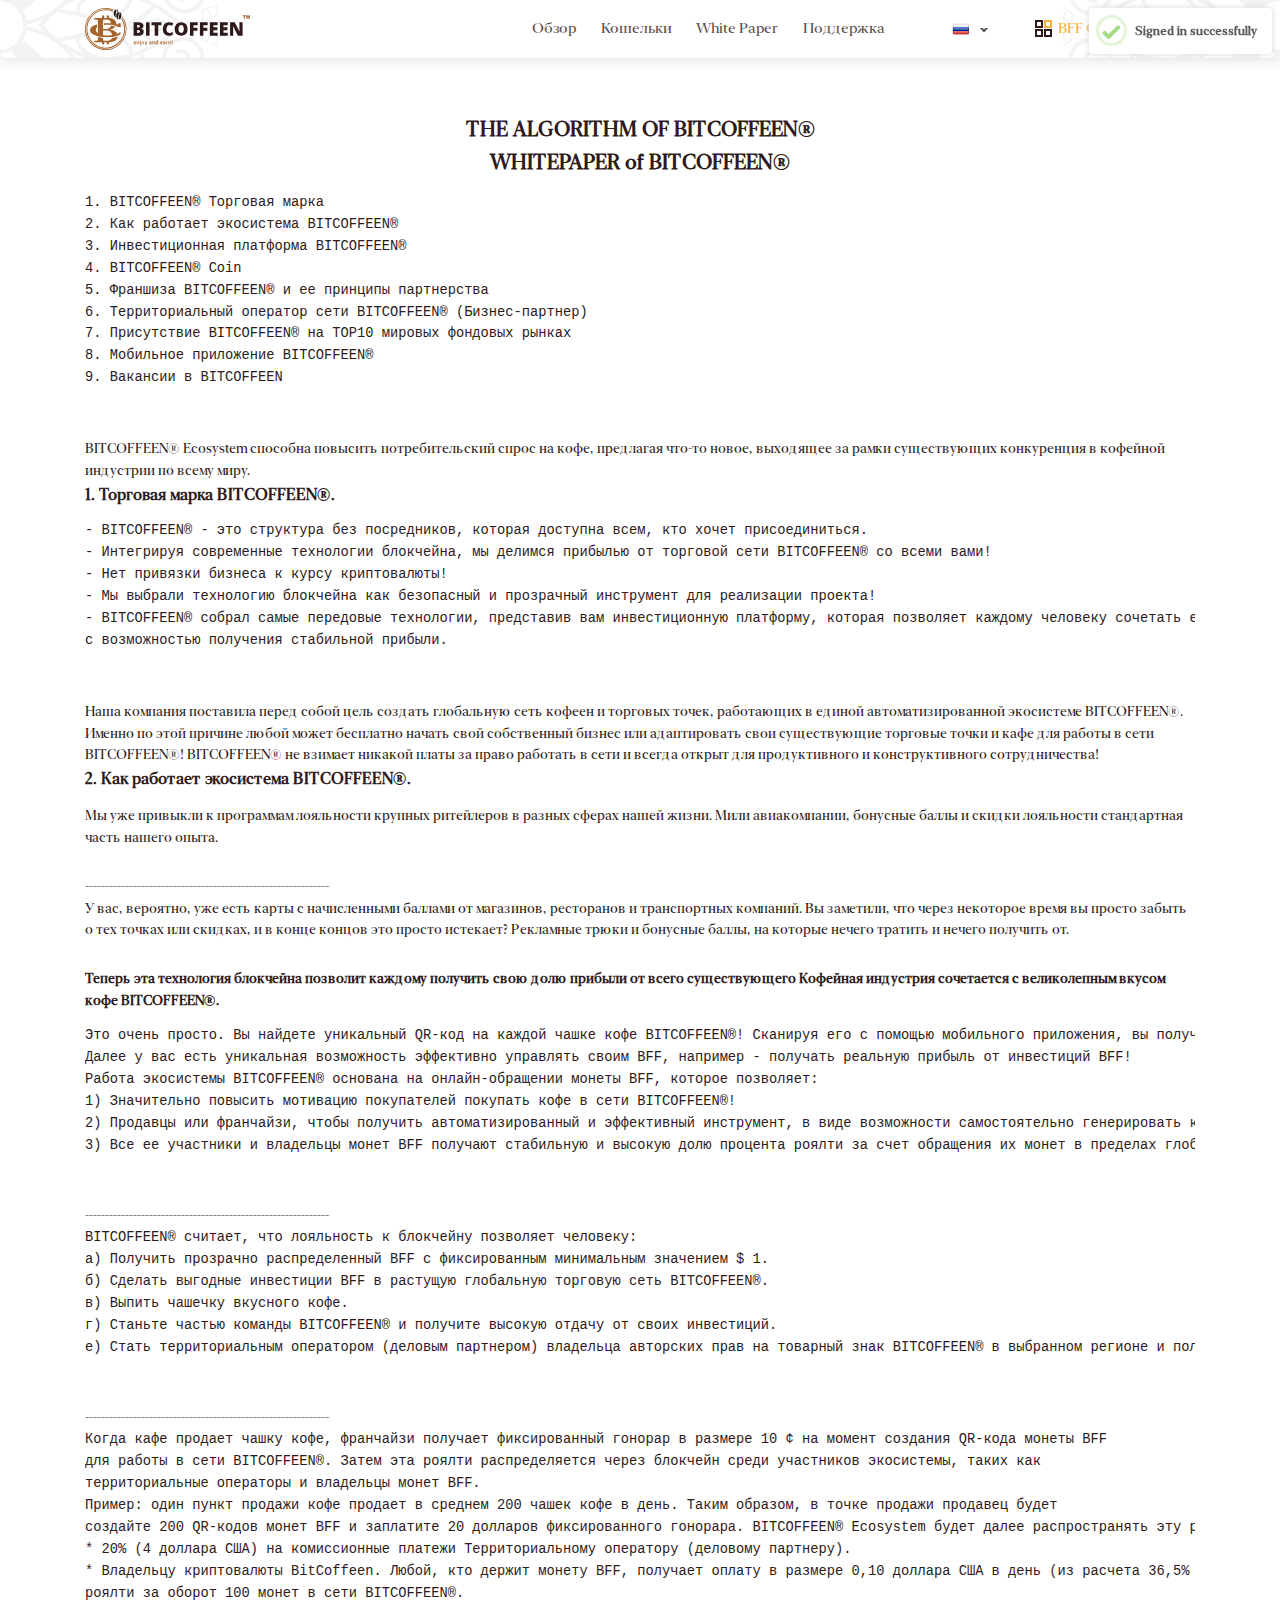
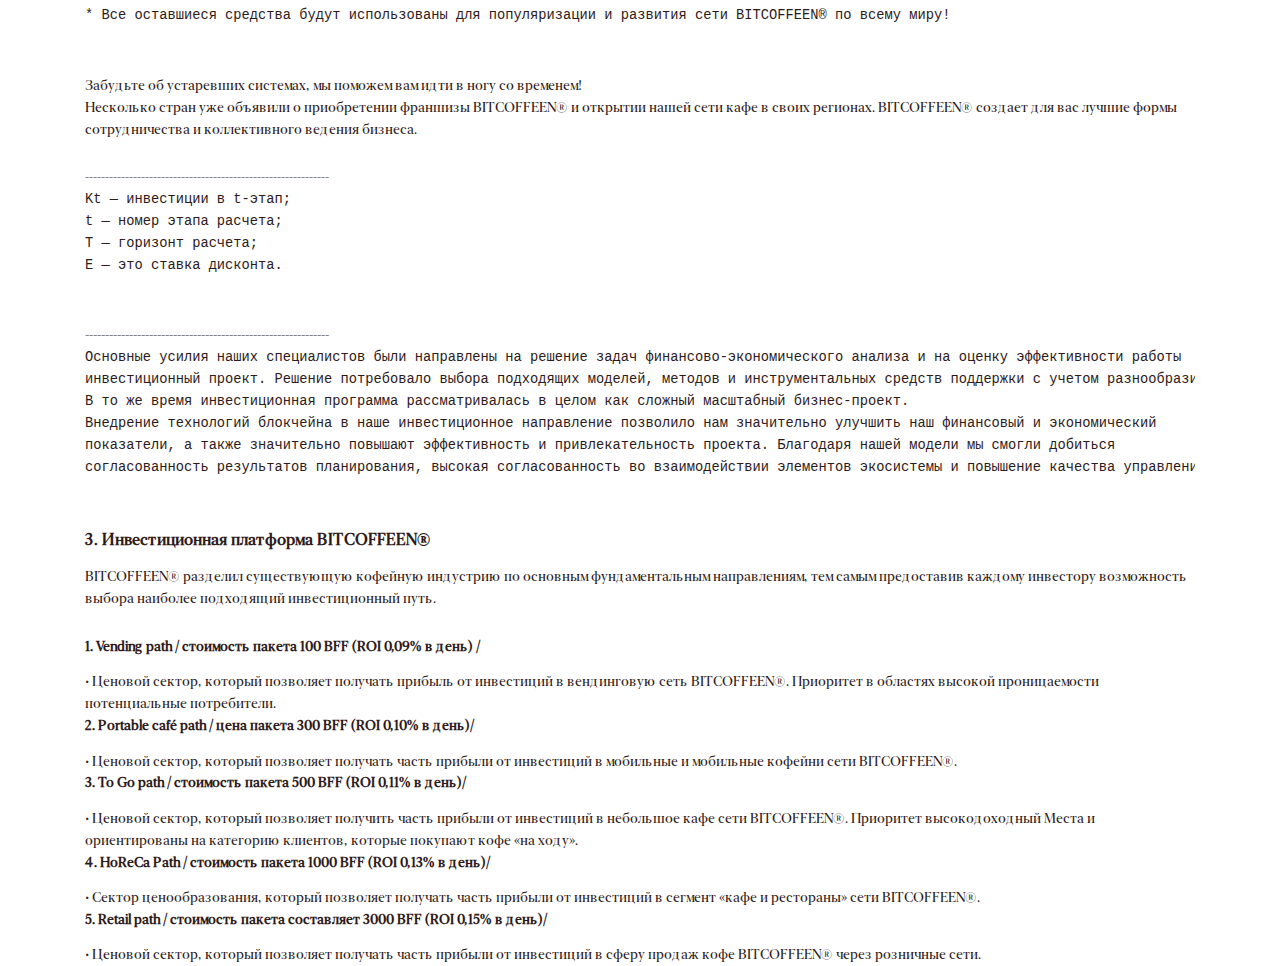
==== whitepaper.html @ f08f340f "new zzz" ====
<!DOCTYPE html>
<html lang="">

<head>

	<meta charset="utf-8">
	<title>Bitcoffeen</title>
	<meta name="description" content="Startup HTML template OptimizedHTML 5">
	<meta name="viewport" content="width=device-width">
	<link rel="icon" href="img/favicon.png">
	<meta property="og:image" content="img/dest/preview.jpg">
	<link rel="stylesheet" href="css/app.min.css">
</head>

<body>
<header class="head">
	<div class="paterndouble paterndouble-top"></div>
	<div class="container ">
		<div class="row">
			<div class="col-lg-2 col-12">
				<div class="logo"><a href="" class="logolink"><img src="./images/src/img/logo.svg" alt="" class="logoimg"></a></div>
			</div>
			<div class="col-lg-7 col-8">
				<nav class="menu">
					<ul class="menu-list">
						<li class="menu-item"><a href="" class="menu-link">Обзор</a> </li>
						<li class="menu-item"><a href="" class="menu-link">Кошельки</a></li>
						<li class="menu-item"><a href="" class="menu-link">White Paper</a></li>
						<li class="menu-item"><a href="" class="menu-link">Поддержка</a></li>
					</ul>
				</nav>
			</div>

		<div class="col-lg-1" style="align-self: center;">
			<div class="select_wrap">
				<ul class="default_option">
						<li>
								<div class="option">
									<div class="icon"></div>
								</div>
						</li>
				</ul>
				<ul class="select_ul">
						<li>
								<div class="option ru">
									<div class="icon"></div>
								</div>
						</li>
						<li>
								<div class="option en">
									<div class="icon"></div>
								</div>  
						</li>
				</ul>
		</div>
		</div>
			<div class="col-lg-2 col-3">	
				<div class="sing"><a href="#" rel="sign-in" class="show_popup sign-link">
					<i class="icosing">
						<div class="icosingbor"></div>
						<div class="icosingbor icosingbor-accent"></div>
						<div class="icosingbor"></div>
						<div class="icosingbor"></div>
					</i>BFF Online</a></div>
				</div>
			</div>
	</div>
</header>

<section class="popup">
		<div class="overlay_popup" style="display: none;"></div>
			<div id="sign-in" class="sign sign--in " style="display: none;" >
				<div class="overlay_popup"></div>
				<div class="sign-popup paterndouble">
					<i class="popup-close">×</i>
					<div class="sign-left">
						<h3 class="sign-title">Авторизация в <span class="sign-title-bff accentinv">BFF Online <i class="icosing"><div class="icosingbor"></div><div class="icosingbor icosingbor-accent"></div><div class="icosingbor"></div><div class="icosingbor"></div></i> </span></h3>
						<form action="" class="sign-form">
							<div class="sign-form-wrap-input">
								<label class="line-mess line-mess-red" for="reg-name">нехуй тут писать</label>
							<input type="text" name="" id="" class="sign-form-input" placeholder="Логин" required>
						</div>
						<div class="sign-form-wrap-input">
							<label class="line-mess line-mess-red" for="reg-name">нехуй тут писать</label>
							<input type="password" name="" id="" class="sign-form-input" placeholder="Пароль" required>
						</div>
						<p class="sign-form-input-desc sign-form-input-desc--soc">Войти с помощью соцсетей</p>
						<div class="sign-form-soc">
							<div class="sign-form-soc-item"><a href="" class="sign-form-soc-item-link"><img src="[data-uri]" alt="facebook" class="sign-form-soc-item-picture"></a></div>
							<div class="sign-form-soc-item"><a href="" class="sign-form-soc-item-link"><img src="./images/src/img/ico/soc/vk.svg" alt="vk" class="sign-form-soc-item-picture"></a></div>
							<div class="sign-form-soc-item"><a href="" class="sign-form-soc-item-link"><img src="./images/src/img/ico/soc/google.svg" alt="google" class="sign-form-soc-item-picture"></a></div>
							<div class="sign-form-soc-item"><a href="" class="sign-form-soc-item-link"><img src="[data-uri]" alt="more" class="sign-form-soc-item-picture sign-form-soc-item-picture--more"></a></div>
						</div>
							<input type="submit" value="Войти" class="sign-form-submit">
						</form>
						<div class="sign-extra"><a href="#" rel="sign-recovery" class="sign-extra-link show_popup">Забыли свой логин или пароль?</a><a href="#" rel="sign-up" class="sign-extra-link show_popup">У вас нет аккаунта? Создайте его сейчас.</a></div>
						<span class="sign-support">Нужна помощь? <a class="sign-extra-link" href="mailto:support@bitcoffeen.com?subject=Вопрос по авторизации">Обращайтесь сейчас</a>  на наш Email.</span>
					</div>
				</div>
		</div>

		<div id="sign-up" class="sign sign--up "  style="display: none;">
		<div class="sign-popup paterndouble">
		<i class="popup-close">×</i>
		<div class="sign-left">
			<h3 class="sign-title">Создание аккаунта в <span class="sign-title-bff accent">BFF Online <i class="icosing"><div class="icosingbor"></div><div class="icosingbor icosingbor-accent"></div><div class="icosingbor"></div><div class="icosingbor"></div></i> </span></h3>
			<form action="" class="sign-form">
				<div class="sign-form-wrap-input">
					<label class="line-mess line-mess-red" for="reg-name">нехуй тут писать</label>
				<input type="text" name="" id="reg-name" class="sign-form-input" placeholder="Имя" required>
				</div>
				<div class="sign-form-wrap-input">
					<label class="line-mess line-mess-red" for="reg-name">нехуй тут писать</label>
				<input type="email" name="" id="" class="sign-form-input" placeholder="Email" required>
			</div>
				<div class="sign-form-wrap-input">
					<label class="line-mess line-mess-red" for="reg-name">нехуй тут писать</label>
				<input type="password" name="" id="" class="sign-form-input" placeholder="Пароль" required>
			</div>
				<div class="sign-form-wrap-input">
					<label class="line-mess line-mess-red" for="reg-name">нехуй тут писать</label>
				<input type="password" name="" id="" class="sign-form-input" placeholder="Повторите пароль" required>
			</div>
				<div class="checkbox-wrap">
					<input type="checkbox" id="checkbox-toggle" required/>
					<div class="checkbox-box">
						<label class="checkbox-box-toggle" for="checkbox-toggle"></label>
					</div>
					<a class="checkbox-wrap-desc" href="">Я ознакомился с правилами, <u>политикой конфиденциальности </u> и принимаю их условия.</a>
				</div>
				<input type="submit" value="Создать" class="sign-form-submit">
			</form>
			<div class="sign-extra"><a href="#" rel="sign-in" class="sign-extra-link show_popup">У вас есть аккаунт? Авторизуйтесь.</a></div>
			<span class="sign-support">Нужна помощь? <a class="sign-extra-link" href="mailto:support@bitcoffeen.com?subject=Вопрос по авторизации">Обращайтесь сейчас</a>  на наш Email.</span>
		</div>
		</div>
		</div>


		<div id="sign-recovery" class="sign sign--recovery " style="display: none;" >
		<div class="sign-popup paterndouble">
		<i class="popup-close">×</i>
		<div class="sign-left">
			<h3 class="sign-title">Востановелние доступа к <span class="sign-title-bff accentinv">BFF Online <i class="icosing"><div class="icosingbor"></div><div class="icosingbor icosingbor-accent"></div><div class="icosingbor"></div><div class="icosingbor"></div></i> </span></h3>
			<form action="" class="sign-form">
				<div class="sign-form-wrap-input">
					<label class="line-mess line-mess-red" for="reg-name">нехуй тут писать</label>
				<input type="email" name="" id="" class="sign-form-input" placeholder="Email" required>
			</div>
				<p class="sign-form-input-desc">Пожалуйста, укажите Ваш Email по которому была произведена регистрация аккаунта ранее.</p>
				<input type="submit" value="Отправить" class="sign-form-submit">
			</form>
			<div class="sign-extra"><a href="#" rel="sign-up" class="sign-extra-link show_popup">У вас нет регистрации? Создайте еë сейчас.</a></div>
			<span class="sign-support">Нужна помощь? <a class="sign-extra-link" href="mailto:support@bitcoffeen.com?subject=Вопрос по авторизации">Обращайтесь сейчас</a>  на наш Email.</span>
		</div>
		</div>
		</div>

		<div id="sign-twofa" class="sign sign--twofa" style="display: none;" >
		<div class="sign-popup paterndouble">
		<i class="popup-close">×</i>
		<div class="sign-left">
			<h3 class="sign-title">Введите код twofa <span class="sign-title-bff accentinv">BFF Online <i class="icosing"><div class="icosingbor"></div><div class="icosingbor icosingbor-accent"></div><div class="icosingbor"></div><div class="icosingbor"></div></i> </span></h3>
			<form action="" class="sign-form">
				<input type="email" name="" id="" class="sign-form-input" placeholder="Email" required>
				<p class="sign-form-input-desc">Пожалуйста, введите код двухфакторной аутентификации сгенерированный приложением.</p>
				<input type="submit" value="Отправить" class="sign-form-submit">
			</form>
			<div class="sign-extra"><a href="#" rel="sign-up" class="sign-extra-link show_popup">У вас нет регистрации? Создайте еë сейчас.</a></div>
			<span class="sign-support">Нужна помощь? <a class="sign-extra-link" href="mailto:support@bitcoffeen.com?subject=Вопрос по авторизации">Обращайтесь сейчас</a>  на наш Email.</span>
		</div>
		</div>
		</div>

		<div id="sign-sms" class="sign sign--sms"  style="display: none;">
		<div class="sign-popup paterndouble">
		<i class="popup-close">×</i>
		<div class="sign-left">
			<h3 class="sign-title">Востановелние доступа к <span class="sign-title-bff accentinv">BFF Online <i class="icosing"><div class="icosingbor"></div><div class="icosingbor icosingbor-accent"></div><div class="icosingbor"></div><div class="icosingbor"></div></i> </span></h3>
			<form action="" class="sign-form">
				<input type="email" name="" id="" class="sign-form-input" placeholder="Email" required>
				<p class="sign-form-input-desc">Пожалуйста, укажите Ваш Email по которому была произведена регистрация аккаунта ранее.</p>
				<input type="submit" value="Отправить" class="sign-form-submit">
			</form>
			<div class="sign-extra"><a href="" class="sign-extra-link">У вас нет регистрации? Создайте еë сейчас.</a></div>
			<span class="sign-support">Нужна помощь? <a class="sign-extra-link" href="mailto:support@bitcoffeen.com?subject=Вопрос по авторизации">Обращайтесь сейчас</a>  на наш Email.</span>
		</div>
		</div>
		</div>

		<div class="sign sign--newpass " style="display: none;">
		<div class="sign-popup paterndouble">
		<i class="popup-close">×</i>
		<div class="sign-left">
			<h3 class="sign-title">Востановелние доступа к <span class="sign-title-bff accentinv">BFF Online <i class="icosing"><div class="icosingbor"></div><div class="icosingbor icosingbor-accent"></div><div class="icosingbor"></div><div class="icosingbor"></div></i> </span></h3>
			<form action="" class="sign-form">
				<input type="password" name="" id="" class="sign-form-input" placeholder="Новый пароль" required>
				<input type="password" name="" id="" class="sign-form-input" placeholder="Повторите пароль" required>
				<p class="sign-form-input-desc">После изменения пароля старый пароль будет не действителен.</p>
				<input type="submit" value="Отправить" class="sign-form-submit">
			</form>
			<div class="sign-extra"><a href="" class="sign-extra-link">У вас нет регистрации? Создайте еë сейчас.</a></div>
			<span class="sign-support">Нужна помощь? <a class="sign-extra-link" href="mailto:support@bitcoffeen.com?subject=Вопрос по авторизации">Обращайтесь сейчас</a>  на наш Email.</span>
		</div>
		</div>
		</div>

		<div class="sign happy-wheel"  style="display: none;">
			<div class="sign-popup">
			<i class="popup-close">×</i>
			<div class="sign-left wheel-pol">
				<div class="box-wheel">
					<div class="wheel">
						<div class="wheel__inner">
								<div class="wheel__sec">
									<div class="wheel__sec__title">0.05BFF</div>
								</div>
								<div class="wheel__sec">
									<div class="wheel__sec__title">0.05BFF</div>
								</div>
								<div class="wheel__sec">
									<div class="wheel__sec__title">0.05BFF</div>
								</div>
								<div class="wheel__sec">
									<div class="wheel__sec__title">0.05BFF</div>
								</div>
								<div class="wheel__sec">
									<div class="wheel__sec__title">0.05BFF</div>
								</div>
								<div class="wheel__sec">
									<div class="wheel__sec__title">0.05BFF</div>
								</div>
								<div class="wheel__sec">
									<div class="wheel__sec__title">0.05BFF</div>
								</div>
								<div class="wheel__sec">
									<div class="wheel__sec__title">0.05BFF</div>
								</div>
								<div class="wheel__sec">
									<div class="wheel__sec__title">0.05BFF</div>
								</div>
								<div class="wheel__sec">
									<div class="wheel__sec__title">0.05BFF</div>
								</div>
								<div class="wheel__sec">
									<div class="wheel__sec__title">0.05BFF</div>
								</div>
								<div class="wheel__sec">
									<div class="wheel__sec__title">0.05BFF</div>
								</div>
						</div>
						<div class="wheel__point">
						</div>
						<div class="wheel__arrow">
						</div>
				</div>
				</div>
			</div>
			<div class="sign-left">
				<p class="wheel-title">Испытай свою удачу!</p>
				<form action="" id="wheel-check" class="sign-form">
					<input type="text" name="" id="" class="sign-form-input" placeholder="Имя" required>
					<input type="text" name="" id="" class="sign-form-input" placeholder="Номер телефона" required>
					<p class="sign-form-input-desc">Испытать удачу могут только зарегистрированные пользователи</p>
					<input type="submit" value="Крутить барабан" class="wheel__button sign-form-submit" >
				</form>
			</div>
			</div>
			</div>





</section>


<section class="whitepaper">
	<div class="container">
		<div class="row">
			<div class="col-lg-6 offset-lg-3">
				<h2 class="whitepaper__title">THE ALGORITHM OF BITCOFFEEN® <br> WHITEPAPER of BITCOFFEEN®</h2>
			</div>
			<div class="col-lg-12">
				<div class="whitepaper__desc">
					<pre>
1. BITCOFFEEN® Торговая марка
2. Как работает экосистема BITCOFFEEN®
3. Инвестиционная платформа BITCOFFEEN®
4. BITCOFFEEN® Coin
5. Франшиза BITCOFFEEN® и ее принципы партнерства
6. Территориальный оператор сети BITCOFFEEN® (Бизнес-партнер)
7. Присутствие BITCOFFEEN® на TOP10 мировых фондовых рынках
8. Мобильное приложение BITCOFFEEN®
9. Вакансии в BITCOFFEEN
					</pre>
					<span>BITCOFFEEN® Ecosystem способна повысить потребительский спрос на кофе, предлагая что-то новое, выходящее за рамки существующих конкуренция в кофейной индустрии по всему миру.
					</span>
					<h3 class="whitepaper__desc__title">1. Торговая марка BITCOFFEEN®.</h3>
					<pre>
- BITCOFFEEN® - это структура без посредников, которая доступна всем, кто хочет присоединиться.
- Интегрируя современные технологии блокчейна, мы делимся прибылью от торговой сети BITCOFFEEN® со всеми вами!
- Нет привязки бизнеса к курсу криптовалюты!
- Мы выбрали технологию блокчейна как безопасный и прозрачный инструмент для реализации проекта!
- BITCOFFEEN® собрал самые передовые технологии, представив вам инвестиционную платформу, которая позволяет каждому человеку сочетать ежедневный кофе
с возможностью получения стабильной прибыли.
					</pre>
					<span>Наша компания поставила перед собой цель создать глобальную сеть кофеен и торговых точек, работающих в единой автоматизированной экосистеме BITCOFFEEN®. Именно по этой причине любой может бесплатно начать свой собственный бизнес или адаптировать свои существующие торговые точки и кафе для работы в сети BITCOFFEEN®! BITCOFFEEN® не взимает никакой платы за право работать в сети и всегда открыт для продуктивного и конструктивного сотрудничества!
					</span>
					<h3 class="whitepaper__desc__title">2. Как работает экосистема BITCOFFEEN®.</h3>
					<p>Мы уже привыкли к программам лояльности крупных ритейлеров в разных сферах нашей жизни. Мили авиакомпании, бонусные баллы и скидки лояльности стандартная часть нашего опыта.</p>
					<div class="whitepaper__desc__box">
						-------------------------------------------------------------
					</div>
					<p>У вас, вероятно, уже есть карты с начисленными баллами от магазинов, ресторанов и транспортных компаний. Вы заметили, что через некоторое время вы просто забыть о тех точках или скидках, и в конце концов это просто истекает? Рекламные трюки и бонусные баллы, на которые нечего тратить и нечего получить от.</p>
					<h4>Теперь эта технология блокчейна позволит каждому получить свою долю прибыли от всего существующего Кофейная индустрия сочетается с великолепным вкусом кофе BITCOFFEEN®.</h4>
					<pre>
Это очень просто. Вы найдете уникальный QR-код на каждой чашке кофе BITCOFFEEN®! Сканируя его с помощью мобильного приложения, вы получите Монета BITCOFFEEN® (BFF) на вашем мобильном кошельке. Приятный бонус! И это только начало!
Далее у вас есть уникальная возможность эффективно управлять своим BFF, например - получать реальную прибыль от инвестиций BFF!
Работа экосистемы BITCOFFEEN® основана на онлайн-обращении монеты BFF, которое позволяет:
1) Значительно повысить мотивацию покупателей покупать кофе в сети BITCOFFEEN®!
2) Продавцы или франчайзи, чтобы получить автоматизированный и эффективный инструмент, в виде возможности самостоятельно генерировать количество QR-кодов BFF им нужно по их номинальной стоимости!
3) Все ее участники и владельцы монет BFF получают стабильную и высокую долю процента роялти за счет обращения их монет в пределах глобальная торговая сеть BITCOFFEEN®.
					</pre>
					<div class="whitepaper__desc__box">
						-------------------------------------------------------------
					</div>
					<pre>
BITCOFFEEN® считает, что лояльность к блокчейну позволяет человеку:
a) Получить прозрачно распределенный BFF с фиксированным минимальным значением $ 1.
б) Сделать выгодные инвестиции BFF в растущую глобальную торговую сеть BITCOFFEEN®.
в) Выпить чашечку вкусного кофе.
г) Станьте частью команды BITCOFFEEN® и получите высокую отдачу от своих инвестиций.
e) Стать территориальным оператором (деловым партнером) владельца авторских прав на товарный знак BITCOFFEEN® в выбранном регионе и получить постоянный процент прибыли, генерируемой всеми точками в сети.
					</pre>
					<div class="whitepaper__desc__box">
						-------------------------------------------------------------
					</div>
					<pre>
Когда кафе продает чашку кофе, франчайзи получает фиксированный гонорар в размере 10 ¢ на момент создания QR-кода монеты BFF
для работы в сети BITCOFFEEN®. Затем эта роялти распределяется через блокчейн среди участников экосистемы, таких как
территориальные операторы и владельцы монет BFF.
Пример: один пункт продажи кофе продает в среднем 200 чашек кофе в день. Таким образом, в точке продажи продавец будет
создайте 200 QR-кодов монет BFF и заплатите 20 долларов фиксированного гонорара. BITCOFFEEN® Ecosystem будет далее распространять эту роялти в следующем понижающие пропорции:
* 20% (4 доллара США) на комиссионные платежи Территориальному оператору (деловому партнеру).
* Владельцу криптовалюты BitCoffeen. Любой, кто держит монету BFF, получает оплату в размере 0,10 доллара США в день (из расчета 36,5% в год = 0,1% в день)
роялти за оборот 100 монет в сети BITCOFFEEN®.
* Все оставшиеся средства будут использованы для популяризации и развития сети BITCOFFEEN® по всему миру!
					</pre>
					<span>Забудьте об устаревших системах, мы поможем вам идти в ногу со временем!</span>
					<p>Несколько стран уже объявили о приобретении франшизы BITCOFFEEN® и открытии нашей сети кафе в своих регионах. BITCOFFEEN® создает для вас лучшие формы сотрудничества и коллективного ведения бизнеса.</p>
					<div class="whitepaper__desc__math">
						-------------------------------------------------------------
					</div>
					<pre>
Kt — инвестиции в t-этап;
t — номер этапа расчета;
T — горизонт расчета;
E — это ставка дисконта.
					</pre>
					<div class="whitepaper__desc__math">
						-------------------------------------------------------------
					</div>
					<pre>
Основные усилия наших специалистов были направлены на решение задач финансово-экономического анализа и на оценку эффективности работы
инвестиционный проект. Решение потребовало выбора подходящих моделей, методов и инструментальных средств поддержки с учетом разнообразие исследований в этой области.
В то же время инвестиционная программа рассматривалась в целом как сложный масштабный бизнес-проект.
Внедрение технологий блокчейна в наше инвестиционное направление позволило нам значительно улучшить наш финансовый и экономический
показатели, а также значительно повышают эффективность и привлекательность проекта. Благодаря нашей модели мы смогли добиться
согласованность результатов планирования, высокая согласованность во взаимодействии элементов экосистемы и повышение качества управления решения.
					</pre>
					<h3 class="whitepaper__desc__title">3. Инвестиционная платформа BITCOFFEEN®</h3>
					<p>BITCOFFEEN® разделил существующую кофейную индустрию по основным фундаментальным направлениям, тем самым предоставив каждому инвестору возможность выбора наиболее подходящий инвестиционный путь.</p>
					<h4>1. Vending path / стоимость пакета 100 BFF (ROI 0,09% в день) /</h4>
					<span>• Ценовой сектор, который позволяет получать прибыль от инвестиций в вендинговую сеть BITCOFFEEN®. Приоритет в областях высокой проницаемости потенциальные потребители.</span>
					<h4>2. Portable café path / цена пакета 300 BFF (ROI 0,10% в день)/</h4>
					<span>• Ценовой сектор, который позволяет получать часть прибыли от инвестиций в мобильные и мобильные кофейни сети BITCOFFEEN®.</span>
					<h4>3. To Go path / стоимость пакета 500 BFF (ROI 0,11% в день)/</h4>
					<span>• Ценовой сектор, который позволяет получить часть прибыли от инвестиций в небольшое кафе сети BITCOFFEEN®. Приоритет высокодоходный Места и ориентированы на категорию клиентов, которые покупают кофе «на ходу».</span>
					<h4>4. HoReCa Path / стоимость пакета 1000 BFF (ROI 0,13% в день)/</h4>
					<span>• Сектор ценообразования, который позволяет получать часть прибыли от инвестиций в сегмент «кафе и рестораны» сети BITCOFFEEN®.</span>
					<h4>5. Retail path / стоимость пакета составляет 3000 BFF (ROI 0,15% в день)/</h4>
					<span>• Ценовой сектор, который позволяет получать часть прибыли от инвестиций в сферу продаж кофе BITCOFFEEN® через розничные сети.</span>
				</div>
			</div>
		</div>
	</div>
</section>





	<script src="js/app.min.js"></script>
</body>
</html>
---- css/app.min.css ----
@charset "UTF-8";*,::after,::before{-webkit-box-sizing:border-box;box-sizing:border-box}html{font-family:sans-serif;line-height:1.15;-webkit-text-size-adjust:100%;-webkit-tap-highlight-color:transparent}article,aside,figcaption,figure,footer,header,hgroup,main,nav,section{display:block}body{margin:0;font-family:-apple-system,BlinkMacSystemFont,"Segoe UI",Roboto,"Helvetica Neue",Arial,"Noto Sans",sans-serif,"Apple Color Emoji","Segoe UI Emoji","Segoe UI Symbol","Noto Color Emoji";font-size:1rem;font-weight:400;line-height:1.5;color:#212529;text-align:left;background-color:#fff}[tabindex="-1"]:focus:not(:focus-visible){outline:0!important}hr{-webkit-box-sizing:content-box;box-sizing:content-box;height:0;overflow:visible}h1,h2,h3,h4,h5,h6{margin-top:0;margin-bottom:.5rem}p{margin-top:0;margin-bottom:1rem}abbr[data-original-title],abbr[title]{text-decoration:underline;-webkit-text-decoration:underline dotted;text-decoration:underline dotted;cursor:help;border-bottom:0;-webkit-text-decoration-skip-ink:none;text-decoration-skip-ink:none}address{margin-bottom:1rem;font-style:normal;line-height:inherit}dl,ol,ul{margin-top:0;margin-bottom:1rem}ol ol,ol ul,ul ol,ul ul{margin-bottom:0}dt{font-weight:700}dd{margin-bottom:.5rem;margin-left:0}blockquote{margin:0 0 1rem}b,strong{font-weight:bolder}small{font-size:80%}sub,sup{position:relative;font-size:75%;line-height:0;vertical-align:baseline}sub{bottom:-.25em}sup{top:-.5em}a{color:#007bff;text-decoration:none;background-color:transparent}a:hover{color:#0056b3;text-decoration:underline}a:not([href]){color:inherit;text-decoration:none}a:not([href]):hover{color:inherit;text-decoration:none}code,kbd,pre,samp{font-family:SFMono-Regular,Menlo,Monaco,Consolas,"Liberation Mono","Courier New",monospace;font-size:1em}pre{margin-top:0;margin-bottom:1rem;overflow:auto}figure{margin:0 0 1rem}img{vertical-align:middle;border-style:none}svg{overflow:hidden;vertical-align:middle}table{border-collapse:collapse}caption{padding-top:.75rem;padding-bottom:.75rem;color:#6c757d;text-align:left;caption-side:bottom}th{text-align:inherit}label{display:inline-block;margin-bottom:.5rem}button{border-radius:0}button:focus{outline:1px dotted;outline:5px auto -webkit-focus-ring-color}button,input,optgroup,select,textarea{margin:0;font-family:inherit;font-size:inherit;line-height:inherit}button,input{overflow:visible}button,select{text-transform:none}select{word-wrap:normal}[type=button],[type=reset],[type=submit],button{-webkit-appearance:button}[type=button]:not(:disabled),[type=reset]:not(:disabled),[type=submit]:not(:disabled),button:not(:disabled){cursor:pointer}[type=button]::-moz-focus-inner,[type=reset]::-moz-focus-inner,[type=submit]::-moz-focus-inner,button::-moz-focus-inner{padding:0;border-style:none}input[type=checkbox],input[type=radio]{-webkit-box-sizing:border-box;box-sizing:border-box;padding:0}input[type=date],input[type=datetime-local],input[type=month],input[type=time]{-webkit-appearance:listbox}textarea{overflow:auto;resize:vertical}fieldset{min-width:0;padding:0;margin:0;border:0}legend{display:block;width:100%;max-width:100%;padding:0;margin-bottom:.5rem;font-size:1.5rem;line-height:inherit;color:inherit;white-space:normal}progress{vertical-align:baseline}[type=number]::-webkit-inner-spin-button,[type=number]::-webkit-outer-spin-button{height:auto}[type=search]{outline-offset:-2px;-webkit-appearance:none}[type=search]::-webkit-search-decoration{-webkit-appearance:none}::-webkit-file-upload-button{font:inherit;-webkit-appearance:button}output{display:inline-block}summary{display:list-item;cursor:pointer}template{display:none}[hidden]{display:none!important}html{-webkit-box-sizing:border-box;box-sizing:border-box;-ms-overflow-style:scrollbar}*,::after,::before{-webkit-box-sizing:inherit;box-sizing:inherit}.container{width:100%;padding-right:15px;padding-left:15px;margin-right:auto;margin-left:auto}@media (min-width:576px){.container{max-width:540px}}@media (min-width:768px){.container{max-width:720px}}@media (min-width:992px){.container{max-width:960px}}@media (min-width:1200px){.container{max-width:1140px}}.container-fluid,.container-lg,.container-md,.container-sm,.container-xl{width:100%;padding-right:15px;padding-left:15px;margin-right:auto;margin-left:auto}@media (min-width:576px){.container,.container-sm{max-width:540px}}@media (min-width:768px){.container,.container-md,.container-sm{max-width:720px}}@media (min-width:992px){.container,.container-lg,.container-md,.container-sm{max-width:960px}}@media (min-width:1200px){.container,.container-lg,.container-md,.container-sm,.container-xl{max-width:1140px}}.row{display:-webkit-box;display:-webkit-flex;display:-ms-flexbox;display:flex;-webkit-flex-wrap:wrap;-ms-flex-wrap:wrap;flex-wrap:wrap;margin-right:-15px;margin-left:-15px}.no-gutters{margin-right:0;margin-left:0}.no-gutters>.col,.no-gutters>[class*=col-]{padding-right:0;padding-left:0}.col,.col-1,.col-10,.col-11,.col-12,.col-2,.col-3,.col-4,.col-5,.col-6,.col-7,.col-8,.col-9,.col-auto,.col-lg,.col-lg-1,.col-lg-10,.col-lg-11,.col-lg-12,.col-lg-2,.col-lg-3,.col-lg-4,.col-lg-5,.col-lg-6,.col-lg-7,.col-lg-8,.col-lg-9,.col-lg-auto,.col-md,.col-md-1,.col-md-10,.col-md-11,.col-md-12,.col-md-2,.col-md-3,.col-md-4,.col-md-5,.col-md-6,.col-md-7,.col-md-8,.col-md-9,.col-md-auto,.col-sm,.col-sm-1,.col-sm-10,.col-sm-11,.col-sm-12,.col-sm-2,.col-sm-3,.col-sm-4,.col-sm-5,.col-sm-6,.col-sm-7,.col-sm-8,.col-sm-9,.col-sm-auto,.col-xl,.col-xl-1,.col-xl-10,.col-xl-11,.col-xl-12,.col-xl-2,.col-xl-3,.col-xl-4,.col-xl-5,.col-xl-6,.col-xl-7,.col-xl-8,.col-xl-9,.col-xl-auto{position:relative;width:100%;padding-right:15px;padding-left:15px}.col{-webkit-flex-basis:0;-ms-flex-preferred-size:0;flex-basis:0;-webkit-box-flex:1;-webkit-flex-grow:1;-ms-flex-positive:1;flex-grow:1;max-width:100%}.row-cols-1>*{-webkit-box-flex:0;-webkit-flex:0 0 100%;-ms-flex:0 0 100%;flex:0 0 100%;max-width:100%}.row-cols-2>*{-webkit-box-flex:0;-webkit-flex:0 0 50%;-ms-flex:0 0 50%;flex:0 0 50%;max-width:50%}.row-cols-3>*{-webkit-box-flex:0;-webkit-flex:0 0 33.33333%;-ms-flex:0 0 33.33333%;flex:0 0 33.33333%;max-width:33.33333%}.row-cols-4>*{-webkit-box-flex:0;-webkit-flex:0 0 25%;-ms-flex:0 0 25%;flex:0 0 25%;max-width:25%}.row-cols-5>*{-webkit-box-flex:0;-webkit-flex:0 0 20%;-ms-flex:0 0 20%;flex:0 0 20%;max-width:20%}.row-cols-6>*{-webkit-box-flex:0;-webkit-flex:0 0 16.66667%;-ms-flex:0 0 16.66667%;flex:0 0 16.66667%;max-width:16.66667%}.col-auto{-webkit-box-flex:0;-webkit-flex:0 0 auto;-ms-flex:0 0 auto;flex:0 0 auto;width:auto;max-width:100%}.col-1{-webkit-box-flex:0;-webkit-flex:0 0 8.33333%;-ms-flex:0 0 8.33333%;flex:0 0 8.33333%;max-width:8.33333%}.col-2{-webkit-box-flex:0;-webkit-flex:0 0 16.66667%;-ms-flex:0 0 16.66667%;flex:0 0 16.66667%;max-width:16.66667%}.col-3{-webkit-box-flex:0;-webkit-flex:0 0 25%;-ms-flex:0 0 25%;flex:0 0 25%;max-width:25%}.col-4{-webkit-box-flex:0;-webkit-flex:0 0 33.33333%;-ms-flex:0 0 33.33333%;flex:0 0 33.33333%;max-width:33.33333%}.col-5{-webkit-box-flex:0;-webkit-flex:0 0 41.66667%;-ms-flex:0 0 41.66667%;flex:0 0 41.66667%;max-width:41.66667%}.col-6{-webkit-box-flex:0;-webkit-flex:0 0 50%;-ms-flex:0 0 50%;flex:0 0 50%;max-width:50%}.col-7{-webkit-box-flex:0;-webkit-flex:0 0 58.33333%;-ms-flex:0 0 58.33333%;flex:0 0 58.33333%;max-width:58.33333%}.col-8{-webkit-box-flex:0;-webkit-flex:0 0 66.66667%;-ms-flex:0 0 66.66667%;flex:0 0 66.66667%;max-width:66.66667%}.col-9{-webkit-box-flex:0;-webkit-flex:0 0 75%;-ms-flex:0 0 75%;flex:0 0 75%;max-width:75%}.col-10{-webkit-box-flex:0;-webkit-flex:0 0 83.33333%;-ms-flex:0 0 83.33333%;flex:0 0 83.33333%;max-width:83.33333%}.col-11{-webkit-box-flex:0;-webkit-flex:0 0 91.66667%;-ms-flex:0 0 91.66667%;flex:0 0 91.66667%;max-width:91.66667%}.col-12{-webkit-box-flex:0;-webkit-flex:0 0 100%;-ms-flex:0 0 100%;flex:0 0 100%;max-width:100%}.order-first{-webkit-box-ordinal-group:0;-webkit-order:-1;-ms-flex-order:-1;order:-1}.order-last{-webkit-box-ordinal-group:14;-webkit-order:13;-ms-flex-order:13;order:13}.order-0{-webkit-box-ordinal-group:1;-webkit-order:0;-ms-flex-order:0;order:0}.order-1{-webkit-box-ordinal-group:2;-webkit-order:1;-ms-flex-order:1;order:1}.order-2{-webkit-box-ordinal-group:3;-webkit-order:2;-ms-flex-order:2;order:2}.order-3{-webkit-box-ordinal-group:4;-webkit-order:3;-ms-flex-order:3;order:3}.order-4{-webkit-box-ordinal-group:5;-webkit-order:4;-ms-flex-order:4;order:4}.order-5{-webkit-box-ordinal-group:6;-webkit-order:5;-ms-flex-order:5;order:5}.order-6{-webkit-box-ordinal-group:7;-webkit-order:6;-ms-flex-order:6;order:6}.order-7{-webkit-box-ordinal-group:8;-webkit-order:7;-ms-flex-order:7;order:7}.order-8{-webkit-box-ordinal-group:9;-webkit-order:8;-ms-flex-order:8;order:8}.order-9{-webkit-box-ordinal-group:10;-webkit-order:9;-ms-flex-order:9;order:9}.order-10{-webkit-box-ordinal-group:11;-webkit-order:10;-ms-flex-order:10;order:10}.order-11{-webkit-box-ordinal-group:12;-webkit-order:11;-ms-flex-order:11;order:11}.order-12{-webkit-box-ordinal-group:13;-webkit-order:12;-ms-flex-order:12;order:12}.offset-1{margin-left:8.33333%}.offset-2{margin-left:16.66667%}.offset-3{margin-left:25%}.offset-4{margin-left:33.33333%}.offset-5{margin-left:41.66667%}.offset-6{margin-left:50%}.offset-7{margin-left:58.33333%}.offset-8{margin-left:66.66667%}.offset-9{margin-left:75%}.offset-10{margin-left:83.33333%}.offset-11{margin-left:91.66667%}@media (min-width:576px){.col-sm{-webkit-flex-basis:0;-ms-flex-preferred-size:0;flex-basis:0;-webkit-box-flex:1;-webkit-flex-grow:1;-ms-flex-positive:1;flex-grow:1;max-width:100%}.row-cols-sm-1>*{-webkit-box-flex:0;-webkit-flex:0 0 100%;-ms-flex:0 0 100%;flex:0 0 100%;max-width:100%}.row-cols-sm-2>*{-webkit-box-flex:0;-webkit-flex:0 0 50%;-ms-flex:0 0 50%;flex:0 0 50%;max-width:50%}.row-cols-sm-3>*{-webkit-box-flex:0;-webkit-flex:0 0 33.33333%;-ms-flex:0 0 33.33333%;flex:0 0 33.33333%;max-width:33.33333%}.row-cols-sm-4>*{-webkit-box-flex:0;-webkit-flex:0 0 25%;-ms-flex:0 0 25%;flex:0 0 25%;max-width:25%}.row-cols-sm-5>*{-webkit-box-flex:0;-webkit-flex:0 0 20%;-ms-flex:0 0 20%;flex:0 0 20%;max-width:20%}.row-cols-sm-6>*{-webkit-box-flex:0;-webkit-flex:0 0 16.66667%;-ms-flex:0 0 16.66667%;flex:0 0 16.66667%;max-width:16.66667%}.col-sm-auto{-webkit-box-flex:0;-webkit-flex:0 0 auto;-ms-flex:0 0 auto;flex:0 0 auto;width:auto;max-width:100%}.col-sm-1{-webkit-box-flex:0;-webkit-flex:0 0 8.33333%;-ms-flex:0 0 8.33333%;flex:0 0 8.33333%;max-width:8.33333%}.col-sm-2{-webkit-box-flex:0;-webkit-flex:0 0 16.66667%;-ms-flex:0 0 16.66667%;flex:0 0 16.66667%;max-width:16.66667%}.col-sm-3{-webkit-box-flex:0;-webkit-flex:0 0 25%;-ms-flex:0 0 25%;flex:0 0 25%;max-width:25%}.col-sm-4{-webkit-box-flex:0;-webkit-flex:0 0 33.33333%;-ms-flex:0 0 33.33333%;flex:0 0 33.33333%;max-width:33.33333%}.col-sm-5{-webkit-box-flex:0;-webkit-flex:0 0 41.66667%;-ms-flex:0 0 41.66667%;flex:0 0 41.66667%;max-width:41.66667%}.col-sm-6{-webkit-box-flex:0;-webkit-flex:0 0 50%;-ms-flex:0 0 50%;flex:0 0 50%;max-width:50%}.col-sm-7{-webkit-box-flex:0;-webkit-flex:0 0 58.33333%;-ms-flex:0 0 58.33333%;flex:0 0 58.33333%;max-width:58.33333%}.col-sm-8{-webkit-box-flex:0;-webkit-flex:0 0 66.66667%;-ms-flex:0 0 66.66667%;flex:0 0 66.66667%;max-width:66.66667%}.col-sm-9{-webkit-box-flex:0;-webkit-flex:0 0 75%;-ms-flex:0 0 75%;flex:0 0 75%;max-width:75%}.col-sm-10{-webkit-box-flex:0;-webkit-flex:0 0 83.33333%;-ms-flex:0 0 83.33333%;flex:0 0 83.33333%;max-width:83.33333%}.col-sm-11{-webkit-box-flex:0;-webkit-flex:0 0 91.66667%;-ms-flex:0 0 91.66667%;flex:0 0 91.66667%;max-width:91.66667%}.col-sm-12{-webkit-box-flex:0;-webkit-flex:0 0 100%;-ms-flex:0 0 100%;flex:0 0 100%;max-width:100%}.order-sm-first{-webkit-box-ordinal-group:0;-webkit-order:-1;-ms-flex-order:-1;order:-1}.order-sm-last{-webkit-box-ordinal-group:14;-webkit-order:13;-ms-flex-order:13;order:13}.order-sm-0{-webkit-box-ordinal-group:1;-webkit-order:0;-ms-flex-order:0;order:0}.order-sm-1{-webkit-box-ordinal-group:2;-webkit-order:1;-ms-flex-order:1;order:1}.order-sm-2{-webkit-box-ordinal-group:3;-webkit-order:2;-ms-flex-order:2;order:2}.order-sm-3{-webkit-box-ordinal-group:4;-webkit-order:3;-ms-flex-order:3;order:3}.order-sm-4{-webkit-box-ordinal-group:5;-webkit-order:4;-ms-flex-order:4;order:4}.order-sm-5{-webkit-box-ordinal-group:6;-webkit-order:5;-ms-flex-order:5;order:5}.order-sm-6{-webkit-box-ordinal-group:7;-webkit-order:6;-ms-flex-order:6;order:6}.order-sm-7{-webkit-box-ordinal-group:8;-webkit-order:7;-ms-flex-order:7;order:7}.order-sm-8{-webkit-box-ordinal-group:9;-webkit-order:8;-ms-flex-order:8;order:8}.order-sm-9{-webkit-box-ordinal-group:10;-webkit-order:9;-ms-flex-order:9;order:9}.order-sm-10{-webkit-box-ordinal-group:11;-webkit-order:10;-ms-flex-order:10;order:10}.order-sm-11{-webkit-box-ordinal-group:12;-webkit-order:11;-ms-flex-order:11;order:11}.order-sm-12{-webkit-box-ordinal-group:13;-webkit-order:12;-ms-flex-order:12;order:12}.offset-sm-0{margin-left:0}.offset-sm-1{margin-left:8.33333%}.offset-sm-2{margin-left:16.66667%}.offset-sm-3{margin-left:25%}.offset-sm-4{margin-left:33.33333%}.offset-sm-5{margin-left:41.66667%}.offset-sm-6{margin-left:50%}.offset-sm-7{margin-left:58.33333%}.offset-sm-8{margin-left:66.66667%}.offset-sm-9{margin-left:75%}.offset-sm-10{margin-left:83.33333%}.offset-sm-11{margin-left:91.66667%}}@media (min-width:768px){.col-md{-webkit-flex-basis:0;-ms-flex-preferred-size:0;flex-basis:0;-webkit-box-flex:1;-webkit-flex-grow:1;-ms-flex-positive:1;flex-grow:1;max-width:100%}.row-cols-md-1>*{-webkit-box-flex:0;-webkit-flex:0 0 100%;-ms-flex:0 0 100%;flex:0 0 100%;max-width:100%}.row-cols-md-2>*{-webkit-box-flex:0;-webkit-flex:0 0 50%;-ms-flex:0 0 50%;flex:0 0 50%;max-width:50%}.row-cols-md-3>*{-webkit-box-flex:0;-webkit-flex:0 0 33.33333%;-ms-flex:0 0 33.33333%;flex:0 0 33.33333%;max-width:33.33333%}.row-cols-md-4>*{-webkit-box-flex:0;-webkit-flex:0 0 25%;-ms-flex:0 0 25%;flex:0 0 25%;max-width:25%}.row-cols-md-5>*{-webkit-box-flex:0;-webkit-flex:0 0 20%;-ms-flex:0 0 20%;flex:0 0 20%;max-width:20%}.row-cols-md-6>*{-webkit-box-flex:0;-webkit-flex:0 0 16.66667%;-ms-flex:0 0 16.66667%;flex:0 0 16.66667%;max-width:16.66667%}.col-md-auto{-webkit-box-flex:0;-webkit-flex:0 0 auto;-ms-flex:0 0 auto;flex:0 0 auto;width:auto;max-width:100%}.col-md-1{-webkit-box-flex:0;-webkit-flex:0 0 8.33333%;-ms-flex:0 0 8.33333%;flex:0 0 8.33333%;max-width:8.33333%}.col-md-2{-webkit-box-flex:0;-webkit-flex:0 0 16.66667%;-ms-flex:0 0 16.66667%;flex:0 0 16.66667%;max-width:16.66667%}.col-md-3{-webkit-box-flex:0;-webkit-flex:0 0 25%;-ms-flex:0 0 25%;flex:0 0 25%;max-width:25%}.col-md-4{-webkit-box-flex:0;-webkit-flex:0 0 33.33333%;-ms-flex:0 0 33.33333%;flex:0 0 33.33333%;max-width:33.33333%}.col-md-5{-webkit-box-flex:0;-webkit-flex:0 0 41.66667%;-ms-flex:0 0 41.66667%;flex:0 0 41.66667%;max-width:41.66667%}.col-md-6{-webkit-box-flex:0;-webkit-flex:0 0 50%;-ms-flex:0 0 50%;flex:0 0 50%;max-width:50%}.col-md-7{-webkit-box-flex:0;-webkit-flex:0 0 58.33333%;-ms-flex:0 0 58.33333%;flex:0 0 58.33333%;max-width:58.33333%}.col-md-8{-webkit-box-flex:0;-webkit-flex:0 0 66.66667%;-ms-flex:0 0 66.66667%;flex:0 0 66.66667%;max-width:66.66667%}.col-md-9{-webkit-box-flex:0;-webkit-flex:0 0 75%;-ms-flex:0 0 75%;flex:0 0 75%;max-width:75%}.col-md-10{-webkit-box-flex:0;-webkit-flex:0 0 83.33333%;-ms-flex:0 0 83.33333%;flex:0 0 83.33333%;max-width:83.33333%}.col-md-11{-webkit-box-flex:0;-webkit-flex:0 0 91.66667%;-ms-flex:0 0 91.66667%;flex:0 0 91.66667%;max-width:91.66667%}.col-md-12{-webkit-box-flex:0;-webkit-flex:0 0 100%;-ms-flex:0 0 100%;flex:0 0 100%;max-width:100%}.order-md-first{-webkit-box-ordinal-group:0;-webkit-order:-1;-ms-flex-order:-1;order:-1}.order-md-last{-webkit-box-ordinal-group:14;-webkit-order:13;-ms-flex-order:13;order:13}.order-md-0{-webkit-box-ordinal-group:1;-webkit-order:0;-ms-flex-order:0;order:0}.order-md-1{-webkit-box-ordinal-group:2;-webkit-order:1;-ms-flex-order:1;order:1}.order-md-2{-webkit-box-ordinal-group:3;-webkit-order:2;-ms-flex-order:2;order:2}.order-md-3{-webkit-box-ordinal-group:4;-webkit-order:3;-ms-flex-order:3;order:3}.order-md-4{-webkit-box-ordinal-group:5;-webkit-order:4;-ms-flex-order:4;order:4}.order-md-5{-webkit-box-ordinal-group:6;-webkit-order:5;-ms-flex-order:5;order:5}.order-md-6{-webkit-box-ordinal-group:7;-webkit-order:6;-ms-flex-order:6;order:6}.order-md-7{-webkit-box-ordinal-group:8;-webkit-order:7;-ms-flex-order:7;order:7}.order-md-8{-webkit-box-ordinal-group:9;-webkit-order:8;-ms-flex-order:8;order:8}.order-md-9{-webkit-box-ordinal-group:10;-webkit-order:9;-ms-flex-order:9;order:9}.order-md-10{-webkit-box-ordinal-group:11;-webkit-order:10;-ms-flex-order:10;order:10}.order-md-11{-webkit-box-ordinal-group:12;-webkit-order:11;-ms-flex-order:11;order:11}.order-md-12{-webkit-box-ordinal-group:13;-webkit-order:12;-ms-flex-order:12;order:12}.offset-md-0{margin-left:0}.offset-md-1{margin-left:8.33333%}.offset-md-2{margin-left:16.66667%}.offset-md-3{margin-left:25%}.offset-md-4{margin-left:33.33333%}.offset-md-5{margin-left:41.66667%}.offset-md-6{margin-left:50%}.offset-md-7{margin-left:58.33333%}.offset-md-8{margin-left:66.66667%}.offset-md-9{margin-left:75%}.offset-md-10{margin-left:83.33333%}.offset-md-11{margin-left:91.66667%}}@media (min-width:992px){.col-lg{-webkit-flex-basis:0;-ms-flex-preferred-size:0;flex-basis:0;-webkit-box-flex:1;-webkit-flex-grow:1;-ms-flex-positive:1;flex-grow:1;max-width:100%}.row-cols-lg-1>*{-webkit-box-flex:0;-webkit-flex:0 0 100%;-ms-flex:0 0 100%;flex:0 0 100%;max-width:100%}.row-cols-lg-2>*{-webkit-box-flex:0;-webkit-flex:0 0 50%;-ms-flex:0 0 50%;flex:0 0 50%;max-width:50%}.row-cols-lg-3>*{-webkit-box-flex:0;-webkit-flex:0 0 33.33333%;-ms-flex:0 0 33.33333%;flex:0 0 33.33333%;max-width:33.33333%}.row-cols-lg-4>*{-webkit-box-flex:0;-webkit-flex:0 0 25%;-ms-flex:0 0 25%;flex:0 0 25%;max-width:25%}.row-cols-lg-5>*{-webkit-box-flex:0;-webkit-flex:0 0 20%;-ms-flex:0 0 20%;flex:0 0 20%;max-width:20%}.row-cols-lg-6>*{-webkit-box-flex:0;-webkit-flex:0 0 16.66667%;-ms-flex:0 0 16.66667%;flex:0 0 16.66667%;max-width:16.66667%}.col-lg-auto{-webkit-box-flex:0;-webkit-flex:0 0 auto;-ms-flex:0 0 auto;flex:0 0 auto;width:auto;max-width:100%}.col-lg-1{-webkit-box-flex:0;-webkit-flex:0 0 8.33333%;-ms-flex:0 0 8.33333%;flex:0 0 8.33333%;max-width:8.33333%}.col-lg-2{-webkit-box-flex:0;-webkit-flex:0 0 16.66667%;-ms-flex:0 0 16.66667%;flex:0 0 16.66667%;max-width:16.66667%}.col-lg-3{-webkit-box-flex:0;-webkit-flex:0 0 25%;-ms-flex:0 0 25%;flex:0 0 25%;max-width:25%}.col-lg-4{-webkit-box-flex:0;-webkit-flex:0 0 33.33333%;-ms-flex:0 0 33.33333%;flex:0 0 33.33333%;max-width:33.33333%}.col-lg-5{-webkit-box-flex:0;-webkit-flex:0 0 41.66667%;-ms-flex:0 0 41.66667%;flex:0 0 41.66667%;max-width:41.66667%}.col-lg-6{-webkit-box-flex:0;-webkit-flex:0 0 50%;-ms-flex:0 0 50%;flex:0 0 50%;max-width:50%}.col-lg-7{-webkit-box-flex:0;-webkit-flex:0 0 58.33333%;-ms-flex:0 0 58.33333%;flex:0 0 58.33333%;max-width:58.33333%}.col-lg-8{-webkit-box-flex:0;-webkit-flex:0 0 66.66667%;-ms-flex:0 0 66.66667%;flex:0 0 66.66667%;max-width:66.66667%}.col-lg-9{-webkit-box-flex:0;-webkit-flex:0 0 75%;-ms-flex:0 0 75%;flex:0 0 75%;max-width:75%}.col-lg-10{-webkit-box-flex:0;-webkit-flex:0 0 83.33333%;-ms-flex:0 0 83.33333%;flex:0 0 83.33333%;max-width:83.33333%}.col-lg-11{-webkit-box-flex:0;-webkit-flex:0 0 91.66667%;-ms-flex:0 0 91.66667%;flex:0 0 91.66667%;max-width:91.66667%}.col-lg-12{-webkit-box-flex:0;-webkit-flex:0 0 100%;-ms-flex:0 0 100%;flex:0 0 100%;max-width:100%}.order-lg-first{-webkit-box-ordinal-group:0;-webkit-order:-1;-ms-flex-order:-1;order:-1}.order-lg-last{-webkit-box-ordinal-group:14;-webkit-order:13;-ms-flex-order:13;order:13}.order-lg-0{-webkit-box-ordinal-group:1;-webkit-order:0;-ms-flex-order:0;order:0}.order-lg-1{-webkit-box-ordinal-group:2;-webkit-order:1;-ms-flex-order:1;order:1}.order-lg-2{-webkit-box-ordinal-group:3;-webkit-order:2;-ms-flex-order:2;order:2}.order-lg-3{-webkit-box-ordinal-group:4;-webkit-order:3;-ms-flex-order:3;order:3}.order-lg-4{-webkit-box-ordinal-group:5;-webkit-order:4;-ms-flex-order:4;order:4}.order-lg-5{-webkit-box-ordinal-group:6;-webkit-order:5;-ms-flex-order:5;order:5}.order-lg-6{-webkit-box-ordinal-group:7;-webkit-order:6;-ms-flex-order:6;order:6}.order-lg-7{-webkit-box-ordinal-group:8;-webkit-order:7;-ms-flex-order:7;order:7}.order-lg-8{-webkit-box-ordinal-group:9;-webkit-order:8;-ms-flex-order:8;order:8}.order-lg-9{-webkit-box-ordinal-group:10;-webkit-order:9;-ms-flex-order:9;order:9}.order-lg-10{-webkit-box-ordinal-group:11;-webkit-order:10;-ms-flex-order:10;order:10}.order-lg-11{-webkit-box-ordinal-group:12;-webkit-order:11;-ms-flex-order:11;order:11}.order-lg-12{-webkit-box-ordinal-group:13;-webkit-order:12;-ms-flex-order:12;order:12}.offset-lg-0{margin-left:0}.offset-lg-1{margin-left:8.33333%}.offset-lg-2{margin-left:16.66667%}.offset-lg-3{margin-left:25%}.offset-lg-4{margin-left:33.33333%}.offset-lg-5{margin-left:41.66667%}.offset-lg-6{margin-left:50%}.offset-lg-7{margin-left:58.33333%}.offset-lg-8{margin-left:66.66667%}.offset-lg-9{margin-left:75%}.offset-lg-10{margin-left:83.33333%}.offset-lg-11{margin-left:91.66667%}}@media (min-width:1200px){.col-xl{-webkit-flex-basis:0;-ms-flex-preferred-size:0;flex-basis:0;-webkit-box-flex:1;-webkit-flex-grow:1;-ms-flex-positive:1;flex-grow:1;max-width:100%}.row-cols-xl-1>*{-webkit-box-flex:0;-webkit-flex:0 0 100%;-ms-flex:0 0 100%;flex:0 0 100%;max-width:100%}.row-cols-xl-2>*{-webkit-box-flex:0;-webkit-flex:0 0 50%;-ms-flex:0 0 50%;flex:0 0 50%;max-width:50%}.row-cols-xl-3>*{-webkit-box-flex:0;-webkit-flex:0 0 33.33333%;-ms-flex:0 0 33.33333%;flex:0 0 33.33333%;max-width:33.33333%}.row-cols-xl-4>*{-webkit-box-flex:0;-webkit-flex:0 0 25%;-ms-flex:0 0 25%;flex:0 0 25%;max-width:25%}.row-cols-xl-5>*{-webkit-box-flex:0;-webkit-flex:0 0 20%;-ms-flex:0 0 20%;flex:0 0 20%;max-width:20%}.row-cols-xl-6>*{-webkit-box-flex:0;-webkit-flex:0 0 16.66667%;-ms-flex:0 0 16.66667%;flex:0 0 16.66667%;max-width:16.66667%}.col-xl-auto{-webkit-box-flex:0;-webkit-flex:0 0 auto;-ms-flex:0 0 auto;flex:0 0 auto;width:auto;max-width:100%}.col-xl-1{-webkit-box-flex:0;-webkit-flex:0 0 8.33333%;-ms-flex:0 0 8.33333%;flex:0 0 8.33333%;max-width:8.33333%}.col-xl-2{-webkit-box-flex:0;-webkit-flex:0 0 16.66667%;-ms-flex:0 0 16.66667%;flex:0 0 16.66667%;max-width:16.66667%}.col-xl-3{-webkit-box-flex:0;-webkit-flex:0 0 25%;-ms-flex:0 0 25%;flex:0 0 25%;max-width:25%}.col-xl-4{-webkit-box-flex:0;-webkit-flex:0 0 33.33333%;-ms-flex:0 0 33.33333%;flex:0 0 33.33333%;max-width:33.33333%}.col-xl-5{-webkit-box-flex:0;-webkit-flex:0 0 41.66667%;-ms-flex:0 0 41.66667%;flex:0 0 41.66667%;max-width:41.66667%}.col-xl-6{-webkit-box-flex:0;-webkit-flex:0 0 50%;-ms-flex:0 0 50%;flex:0 0 50%;max-width:50%}.col-xl-7{-webkit-box-flex:0;-webkit-flex:0 0 58.33333%;-ms-flex:0 0 58.33333%;flex:0 0 58.33333%;max-width:58.33333%}.col-xl-8{-webkit-box-flex:0;-webkit-flex:0 0 66.66667%;-ms-flex:0 0 66.66667%;flex:0 0 66.66667%;max-width:66.66667%}.col-xl-9{-webkit-box-flex:0;-webkit-flex:0 0 75%;-ms-flex:0 0 75%;flex:0 0 75%;max-width:75%}.col-xl-10{-webkit-box-flex:0;-webkit-flex:0 0 83.33333%;-ms-flex:0 0 83.33333%;flex:0 0 83.33333%;max-width:83.33333%}.col-xl-11{-webkit-box-flex:0;-webkit-flex:0 0 91.66667%;-ms-flex:0 0 91.66667%;flex:0 0 91.66667%;max-width:91.66667%}.col-xl-12{-webkit-box-flex:0;-webkit-flex:0 0 100%;-ms-flex:0 0 100%;flex:0 0 100%;max-width:100%}.order-xl-first{-webkit-box-ordinal-group:0;-webkit-order:-1;-ms-flex-order:-1;order:-1}.order-xl-last{-webkit-box-ordinal-group:14;-webkit-order:13;-ms-flex-order:13;order:13}.order-xl-0{-webkit-box-ordinal-group:1;-webkit-order:0;-ms-flex-order:0;order:0}.order-xl-1{-webkit-box-ordinal-group:2;-webkit-order:1;-ms-flex-order:1;order:1}.order-xl-2{-webkit-box-ordinal-group:3;-webkit-order:2;-ms-flex-order:2;order:2}.order-xl-3{-webkit-box-ordinal-group:4;-webkit-order:3;-ms-flex-order:3;order:3}.order-xl-4{-webkit-box-ordinal-group:5;-webkit-order:4;-ms-flex-order:4;order:4}.order-xl-5{-webkit-box-ordinal-group:6;-webkit-order:5;-ms-flex-order:5;order:5}.order-xl-6{-webkit-box-ordinal-group:7;-webkit-order:6;-ms-flex-order:6;order:6}.order-xl-7{-webkit-box-ordinal-group:8;-webkit-order:7;-ms-flex-order:7;order:7}.order-xl-8{-webkit-box-ordinal-group:9;-webkit-order:8;-ms-flex-order:8;order:8}.order-xl-9{-webkit-box-ordinal-group:10;-webkit-order:9;-ms-flex-order:9;order:9}.order-xl-10{-webkit-box-ordinal-group:11;-webkit-order:10;-ms-flex-order:10;order:10}.order-xl-11{-webkit-box-ordinal-group:12;-webkit-order:11;-ms-flex-order:11;order:11}.order-xl-12{-webkit-box-ordinal-group:13;-webkit-order:12;-ms-flex-order:12;order:12}.offset-xl-0{margin-left:0}.offset-xl-1{margin-left:8.33333%}.offset-xl-2{margin-left:16.66667%}.offset-xl-3{margin-left:25%}.offset-xl-4{margin-left:33.33333%}.offset-xl-5{margin-left:41.66667%}.offset-xl-6{margin-left:50%}.offset-xl-7{margin-left:58.33333%}.offset-xl-8{margin-left:66.66667%}.offset-xl-9{margin-left:75%}.offset-xl-10{margin-left:83.33333%}.offset-xl-11{margin-left:91.66667%}}.d-none{display:none!important}.d-inline{display:inline!important}.d-inline-block{display:inline-block!important}.d-block{display:block!important}.d-table{display:table!important}.d-table-row{display:table-row!important}.d-table-cell{display:table-cell!important}.d-flex{display:-webkit-box!important;display:-webkit-flex!important;display:-ms-flexbox!important;display:flex!important}.d-inline-flex{display:-webkit-inline-box!important;display:-webkit-inline-flex!important;display:-ms-inline-flexbox!important;display:inline-flex!important}@media (min-width:576px){.d-sm-none{display:none!important}.d-sm-inline{display:inline!important}.d-sm-inline-block{display:inline-block!important}.d-sm-block{display:block!important}.d-sm-table{display:table!important}.d-sm-table-row{display:table-row!important}.d-sm-table-cell{display:table-cell!important}.d-sm-flex{display:-webkit-box!important;display:-webkit-flex!important;display:-ms-flexbox!important;display:flex!important}.d-sm-inline-flex{display:-webkit-inline-box!important;display:-webkit-inline-flex!important;display:-ms-inline-flexbox!important;display:inline-flex!important}}@media (min-width:768px){.d-md-none{display:none!important}.d-md-inline{display:inline!important}.d-md-inline-block{display:inline-block!important}.d-md-block{display:block!important}.d-md-table{display:table!important}.d-md-table-row{display:table-row!important}.d-md-table-cell{display:table-cell!important}.d-md-flex{display:-webkit-box!important;display:-webkit-flex!important;display:-ms-flexbox!important;display:flex!important}.d-md-inline-flex{display:-webkit-inline-box!important;display:-webkit-inline-flex!important;display:-ms-inline-flexbox!important;display:inline-flex!important}}@media (min-width:992px){.d-lg-none{display:none!important}.d-lg-inline{display:inline!important}.d-lg-inline-block{display:inline-block!important}.d-lg-block{display:block!important}.d-lg-table{display:table!important}.d-lg-table-row{display:table-row!important}.d-lg-table-cell{display:table-cell!important}.d-lg-flex{display:-webkit-box!important;display:-webkit-flex!important;display:-ms-flexbox!important;display:flex!important}.d-lg-inline-flex{display:-webkit-inline-box!important;display:-webkit-inline-flex!important;display:-ms-inline-flexbox!important;display:inline-flex!important}}@media (min-width:1200px){.d-xl-none{display:none!important}.d-xl-inline{display:inline!important}.d-xl-inline-block{display:inline-block!important}.d-xl-block{display:block!important}.d-xl-table{display:table!important}.d-xl-table-row{display:table-row!important}.d-xl-table-cell{display:table-cell!important}.d-xl-flex{display:-webkit-box!important;display:-webkit-flex!important;display:-ms-flexbox!important;display:flex!important}.d-xl-inline-flex{display:-webkit-inline-box!important;display:-webkit-inline-flex!important;display:-ms-inline-flexbox!important;display:inline-flex!important}}@media print{.d-print-none{display:none!important}.d-print-inline{display:inline!important}.d-print-inline-block{display:inline-block!important}.d-print-block{display:block!important}.d-print-table{display:table!important}.d-print-table-row{display:table-row!important}.d-print-table-cell{display:table-cell!important}.d-print-flex{display:-webkit-box!important;display:-webkit-flex!important;display:-ms-flexbox!important;display:flex!important}.d-print-inline-flex{display:-webkit-inline-box!important;display:-webkit-inline-flex!important;display:-ms-inline-flexbox!important;display:inline-flex!important}}.flex-row{-webkit-box-orient:horizontal!important;-webkit-box-direction:normal!important;-webkit-flex-direction:row!important;-ms-flex-direction:row!important;flex-direction:row!important}.flex-column{-webkit-box-orient:vertical!important;-webkit-box-direction:normal!important;-webkit-flex-direction:column!important;-ms-flex-direction:column!important;flex-direction:column!important}.flex-row-reverse{-webkit-box-orient:horizontal!important;-webkit-box-direction:reverse!important;-webkit-flex-direction:row-reverse!important;-ms-flex-direction:row-reverse!important;flex-direction:row-reverse!important}.flex-column-reverse{-webkit-box-orient:vertical!important;-webkit-box-direction:reverse!important;-webkit-flex-direction:column-reverse!important;-ms-flex-direction:column-reverse!important;flex-direction:column-reverse!important}.flex-wrap{-webkit-flex-wrap:wrap!important;-ms-flex-wrap:wrap!important;flex-wrap:wrap!important}.flex-nowrap{-webkit-flex-wrap:nowrap!important;-ms-flex-wrap:nowrap!important;flex-wrap:nowrap!important}.flex-wrap-reverse{-webkit-flex-wrap:wrap-reverse!important;-ms-flex-wrap:wrap-reverse!important;flex-wrap:wrap-reverse!important}.flex-fill{-webkit-box-flex:1!important;-webkit-flex:1 1 auto!important;-ms-flex:1 1 auto!important;flex:1 1 auto!important}.flex-grow-0{-webkit-box-flex:0!important;-webkit-flex-grow:0!important;-ms-flex-positive:0!important;flex-grow:0!important}.flex-grow-1{-webkit-box-flex:1!important;-webkit-flex-grow:1!important;-ms-flex-positive:1!important;flex-grow:1!important}.flex-shrink-0{-webkit-flex-shrink:0!important;-ms-flex-negative:0!important;flex-shrink:0!important}.flex-shrink-1{-webkit-flex-shrink:1!important;-ms-flex-negative:1!important;flex-shrink:1!important}.justify-content-start{-webkit-box-pack:start!important;-webkit-justify-content:flex-start!important;-ms-flex-pack:start!important;justify-content:flex-start!important}.justify-content-end{-webkit-box-pack:end!important;-webkit-justify-content:flex-end!important;-ms-flex-pack:end!important;justify-content:flex-end!important}.justify-content-center{-webkit-box-pack:center!important;-webkit-justify-content:center!important;-ms-flex-pack:center!important;justify-content:center!important}.justify-content-between{-webkit-box-pack:justify!important;-webkit-justify-content:space-between!important;-ms-flex-pack:justify!important;justify-content:space-between!important}.justify-content-around{-webkit-justify-content:space-around!important;-ms-flex-pack:distribute!important;justify-content:space-around!important}.align-items-start{-webkit-box-align:start!important;-webkit-align-items:flex-start!important;-ms-flex-align:start!important;align-items:flex-start!important}.align-items-end{-webkit-box-align:end!important;-webkit-align-items:flex-end!important;-ms-flex-align:end!important;align-items:flex-end!important}.align-items-center{-webkit-box-align:center!important;-webkit-align-items:center!important;-ms-flex-align:center!important;align-items:center!important}.align-items-baseline{-webkit-box-align:baseline!important;-webkit-align-items:baseline!important;-ms-flex-align:baseline!important;align-items:baseline!important}.align-items-stretch{-webkit-box-align:stretch!important;-webkit-align-items:stretch!important;-ms-flex-align:stretch!important;align-items:stretch!important}.align-content-start{-webkit-align-content:flex-start!important;-ms-flex-line-pack:start!important;align-content:flex-start!important}.align-content-end{-webkit-align-content:flex-end!important;-ms-flex-line-pack:end!important;align-content:flex-end!important}.align-content-center{-webkit-align-content:center!important;-ms-flex-line-pack:center!important;align-content:center!important}.align-content-between{-webkit-align-content:space-between!important;-ms-flex-line-pack:justify!important;align-content:space-between!important}.align-content-around{-webkit-align-content:space-around!important;-ms-flex-line-pack:distribute!important;align-content:space-around!important}.align-content-stretch{-webkit-align-content:stretch!important;-ms-flex-line-pack:stretch!important;align-content:stretch!important}.align-self-auto{-webkit-align-self:auto!important;-ms-flex-item-align:auto!important;-ms-grid-row-align:auto!important;align-self:auto!important}.align-self-start{-webkit-align-self:flex-start!important;-ms-flex-item-align:start!important;align-self:flex-start!important}.align-self-end{-webkit-align-self:flex-end!important;-ms-flex-item-align:end!important;align-self:flex-end!important}.align-self-center{-webkit-align-self:center!important;-ms-flex-item-align:center!important;-ms-grid-row-align:center!important;align-self:center!important}.align-self-baseline{-webkit-align-self:baseline!important;-ms-flex-item-align:baseline!important;align-self:baseline!important}.align-self-stretch{-webkit-align-self:stretch!important;-ms-flex-item-align:stretch!important;-ms-grid-row-align:stretch!important;align-self:stretch!important}@media (min-width:576px){.flex-sm-row{-webkit-box-orient:horizontal!important;-webkit-box-direction:normal!important;-webkit-flex-direction:row!important;-ms-flex-direction:row!important;flex-direction:row!important}.flex-sm-column{-webkit-box-orient:vertical!important;-webkit-box-direction:normal!important;-webkit-flex-direction:column!important;-ms-flex-direction:column!important;flex-direction:column!important}.flex-sm-row-reverse{-webkit-box-orient:horizontal!important;-webkit-box-direction:reverse!important;-webkit-flex-direction:row-reverse!important;-ms-flex-direction:row-reverse!important;flex-direction:row-reverse!important}.flex-sm-column-reverse{-webkit-box-orient:vertical!important;-webkit-box-direction:reverse!important;-webkit-flex-direction:column-reverse!important;-ms-flex-direction:column-reverse!important;flex-direction:column-reverse!important}.flex-sm-wrap{-webkit-flex-wrap:wrap!important;-ms-flex-wrap:wrap!important;flex-wrap:wrap!important}.flex-sm-nowrap{-webkit-flex-wrap:nowrap!important;-ms-flex-wrap:nowrap!important;flex-wrap:nowrap!important}.flex-sm-wrap-reverse{-webkit-flex-wrap:wrap-reverse!important;-ms-flex-wrap:wrap-reverse!important;flex-wrap:wrap-reverse!important}.flex-sm-fill{-webkit-box-flex:1!important;-webkit-flex:1 1 auto!important;-ms-flex:1 1 auto!important;flex:1 1 auto!important}.flex-sm-grow-0{-webkit-box-flex:0!important;-webkit-flex-grow:0!important;-ms-flex-positive:0!important;flex-grow:0!important}.flex-sm-grow-1{-webkit-box-flex:1!important;-webkit-flex-grow:1!important;-ms-flex-positive:1!important;flex-grow:1!important}.flex-sm-shrink-0{-webkit-flex-shrink:0!important;-ms-flex-negative:0!important;flex-shrink:0!important}.flex-sm-shrink-1{-webkit-flex-shrink:1!important;-ms-flex-negative:1!important;flex-shrink:1!important}.justify-content-sm-start{-webkit-box-pack:start!important;-webkit-justify-content:flex-start!important;-ms-flex-pack:start!important;justify-content:flex-start!important}.justify-content-sm-end{-webkit-box-pack:end!important;-webkit-justify-content:flex-end!important;-ms-flex-pack:end!important;justify-content:flex-end!important}.justify-content-sm-center{-webkit-box-pack:center!important;-webkit-justify-content:center!important;-ms-flex-pack:center!important;justify-content:center!important}.justify-content-sm-between{-webkit-box-pack:justify!important;-webkit-justify-content:space-between!important;-ms-flex-pack:justify!important;justify-content:space-between!important}.justify-content-sm-around{-webkit-justify-content:space-around!important;-ms-flex-pack:distribute!important;justify-content:space-around!important}.align-items-sm-start{-webkit-box-align:start!important;-webkit-align-items:flex-start!important;-ms-flex-align:start!important;align-items:flex-start!important}.align-items-sm-end{-webkit-box-align:end!important;-webkit-align-items:flex-end!important;-ms-flex-align:end!important;align-items:flex-end!important}.align-items-sm-center{-webkit-box-align:center!important;-webkit-align-items:center!important;-ms-flex-align:center!important;align-items:center!important}.align-items-sm-baseline{-webkit-box-align:baseline!important;-webkit-align-items:baseline!important;-ms-flex-align:baseline!important;align-items:baseline!important}.align-items-sm-stretch{-webkit-box-align:stretch!important;-webkit-align-items:stretch!important;-ms-flex-align:stretch!important;align-items:stretch!important}.align-content-sm-start{-webkit-align-content:flex-start!important;-ms-flex-line-pack:start!important;align-content:flex-start!important}.align-content-sm-end{-webkit-align-content:flex-end!important;-ms-flex-line-pack:end!important;align-content:flex-end!important}.align-content-sm-center{-webkit-align-content:center!important;-ms-flex-line-pack:center!important;align-content:center!important}.align-content-sm-between{-webkit-align-content:space-between!important;-ms-flex-line-pack:justify!important;align-content:space-between!important}.align-content-sm-around{-webkit-align-content:space-around!important;-ms-flex-line-pack:distribute!important;align-content:space-around!important}.align-content-sm-stretch{-webkit-align-content:stretch!important;-ms-flex-line-pack:stretch!important;align-content:stretch!important}.align-self-sm-auto{-webkit-align-self:auto!important;-ms-flex-item-align:auto!important;-ms-grid-row-align:auto!important;align-self:auto!important}.align-self-sm-start{-webkit-align-self:flex-start!important;-ms-flex-item-align:start!important;align-self:flex-start!important}.align-self-sm-end{-webkit-align-self:flex-end!important;-ms-flex-item-align:end!important;align-self:flex-end!important}.align-self-sm-center{-webkit-align-self:center!important;-ms-flex-item-align:center!important;-ms-grid-row-align:center!important;align-self:center!important}.align-self-sm-baseline{-webkit-align-self:baseline!important;-ms-flex-item-align:baseline!important;align-self:baseline!important}.align-self-sm-stretch{-webkit-align-self:stretch!important;-ms-flex-item-align:stretch!important;-ms-grid-row-align:stretch!important;align-self:stretch!important}}@media (min-width:768px){.flex-md-row{-webkit-box-orient:horizontal!important;-webkit-box-direction:normal!important;-webkit-flex-direction:row!important;-ms-flex-direction:row!important;flex-direction:row!important}.flex-md-column{-webkit-box-orient:vertical!important;-webkit-box-direction:normal!important;-webkit-flex-direction:column!important;-ms-flex-direction:column!important;flex-direction:column!important}.flex-md-row-reverse{-webkit-box-orient:horizontal!important;-webkit-box-direction:reverse!important;-webkit-flex-direction:row-reverse!important;-ms-flex-direction:row-reverse!important;flex-direction:row-reverse!important}.flex-md-column-reverse{-webkit-box-orient:vertical!important;-webkit-box-direction:reverse!important;-webkit-flex-direction:column-reverse!important;-ms-flex-direction:column-reverse!important;flex-direction:column-reverse!important}.flex-md-wrap{-webkit-flex-wrap:wrap!important;-ms-flex-wrap:wrap!important;flex-wrap:wrap!important}.flex-md-nowrap{-webkit-flex-wrap:nowrap!important;-ms-flex-wrap:nowrap!important;flex-wrap:nowrap!important}.flex-md-wrap-reverse{-webkit-flex-wrap:wrap-reverse!important;-ms-flex-wrap:wrap-reverse!important;flex-wrap:wrap-reverse!important}.flex-md-fill{-webkit-box-flex:1!important;-webkit-flex:1 1 auto!important;-ms-flex:1 1 auto!important;flex:1 1 auto!important}.flex-md-grow-0{-webkit-box-flex:0!important;-webkit-flex-grow:0!important;-ms-flex-positive:0!important;flex-grow:0!important}.flex-md-grow-1{-webkit-box-flex:1!important;-webkit-flex-grow:1!important;-ms-flex-positive:1!important;flex-grow:1!important}.flex-md-shrink-0{-webkit-flex-shrink:0!important;-ms-flex-negative:0!important;flex-shrink:0!important}.flex-md-shrink-1{-webkit-flex-shrink:1!important;-ms-flex-negative:1!important;flex-shrink:1!important}.justify-content-md-start{-webkit-box-pack:start!important;-webkit-justify-content:flex-start!important;-ms-flex-pack:start!important;justify-content:flex-start!important}.justify-content-md-end{-webkit-box-pack:end!important;-webkit-justify-content:flex-end!important;-ms-flex-pack:end!important;justify-content:flex-end!important}.justify-content-md-center{-webkit-box-pack:center!important;-webkit-justify-content:center!important;-ms-flex-pack:center!important;justify-content:center!important}.justify-content-md-between{-webkit-box-pack:justify!important;-webkit-justify-content:space-between!important;-ms-flex-pack:justify!important;justify-content:space-between!important}.justify-content-md-around{-webkit-justify-content:space-around!important;-ms-flex-pack:distribute!important;justify-content:space-around!important}.align-items-md-start{-webkit-box-align:start!important;-webkit-align-items:flex-start!important;-ms-flex-align:start!important;align-items:flex-start!important}.align-items-md-end{-webkit-box-align:end!important;-webkit-align-items:flex-end!important;-ms-flex-align:end!important;align-items:flex-end!important}.align-items-md-center{-webkit-box-align:center!important;-webkit-align-items:center!important;-ms-flex-align:center!important;align-items:center!important}.align-items-md-baseline{-webkit-box-align:baseline!important;-webkit-align-items:baseline!important;-ms-flex-align:baseline!important;align-items:baseline!important}.align-items-md-stretch{-webkit-box-align:stretch!important;-webkit-align-items:stretch!important;-ms-flex-align:stretch!important;align-items:stretch!important}.align-content-md-start{-webkit-align-content:flex-start!important;-ms-flex-line-pack:start!important;align-content:flex-start!important}.align-content-md-end{-webkit-align-content:flex-end!important;-ms-flex-line-pack:end!important;align-content:flex-end!important}.align-content-md-center{-webkit-align-content:center!important;-ms-flex-line-pack:center!important;align-content:center!important}.align-content-md-between{-webkit-align-content:space-between!important;-ms-flex-line-pack:justify!important;align-content:space-between!important}.align-content-md-around{-webkit-align-content:space-around!important;-ms-flex-line-pack:distribute!important;align-content:space-around!important}.align-content-md-stretch{-webkit-align-content:stretch!important;-ms-flex-line-pack:stretch!important;align-content:stretch!important}.align-self-md-auto{-webkit-align-self:auto!important;-ms-flex-item-align:auto!important;-ms-grid-row-align:auto!important;align-self:auto!important}.align-self-md-start{-webkit-align-self:flex-start!important;-ms-flex-item-align:start!important;align-self:flex-start!important}.align-self-md-end{-webkit-align-self:flex-end!important;-ms-flex-item-align:end!important;align-self:flex-end!important}.align-self-md-center{-webkit-align-self:center!important;-ms-flex-item-align:center!important;-ms-grid-row-align:center!important;align-self:center!important}.align-self-md-baseline{-webkit-align-self:baseline!important;-ms-flex-item-align:baseline!important;align-self:baseline!important}.align-self-md-stretch{-webkit-align-self:stretch!important;-ms-flex-item-align:stretch!important;-ms-grid-row-align:stretch!important;align-self:stretch!important}}@media (min-width:992px){.flex-lg-row{-webkit-box-orient:horizontal!important;-webkit-box-direction:normal!important;-webkit-flex-direction:row!important;-ms-flex-direction:row!important;flex-direction:row!important}.flex-lg-column{-webkit-box-orient:vertical!important;-webkit-box-direction:normal!important;-webkit-flex-direction:column!important;-ms-flex-direction:column!important;flex-direction:column!important}.flex-lg-row-reverse{-webkit-box-orient:horizontal!important;-webkit-box-direction:reverse!important;-webkit-flex-direction:row-reverse!important;-ms-flex-direction:row-reverse!important;flex-direction:row-reverse!important}.flex-lg-column-reverse{-webkit-box-orient:vertical!important;-webkit-box-direction:reverse!important;-webkit-flex-direction:column-reverse!important;-ms-flex-direction:column-reverse!important;flex-direction:column-reverse!important}.flex-lg-wrap{-webkit-flex-wrap:wrap!important;-ms-flex-wrap:wrap!important;flex-wrap:wrap!important}.flex-lg-nowrap{-webkit-flex-wrap:nowrap!important;-ms-flex-wrap:nowrap!important;flex-wrap:nowrap!important}.flex-lg-wrap-reverse{-webkit-flex-wrap:wrap-reverse!important;-ms-flex-wrap:wrap-reverse!important;flex-wrap:wrap-reverse!important}.flex-lg-fill{-webkit-box-flex:1!important;-webkit-flex:1 1 auto!important;-ms-flex:1 1 auto!important;flex:1 1 auto!important}.flex-lg-grow-0{-webkit-box-flex:0!important;-webkit-flex-grow:0!important;-ms-flex-positive:0!important;flex-grow:0!important}.flex-lg-grow-1{-webkit-box-flex:1!important;-webkit-flex-grow:1!important;-ms-flex-positive:1!important;flex-grow:1!important}.flex-lg-shrink-0{-webkit-flex-shrink:0!important;-ms-flex-negative:0!important;flex-shrink:0!important}.flex-lg-shrink-1{-webkit-flex-shrink:1!important;-ms-flex-negative:1!important;flex-shrink:1!important}.justify-content-lg-start{-webkit-box-pack:start!important;-webkit-justify-content:flex-start!important;-ms-flex-pack:start!important;justify-content:flex-start!important}.justify-content-lg-end{-webkit-box-pack:end!important;-webkit-justify-content:flex-end!important;-ms-flex-pack:end!important;justify-content:flex-end!important}.justify-content-lg-center{-webkit-box-pack:center!important;-webkit-justify-content:center!important;-ms-flex-pack:center!important;justify-content:center!important}.justify-content-lg-between{-webkit-box-pack:justify!important;-webkit-justify-content:space-between!important;-ms-flex-pack:justify!important;justify-content:space-between!important}.justify-content-lg-around{-webkit-justify-content:space-around!important;-ms-flex-pack:distribute!important;justify-content:space-around!important}.align-items-lg-start{-webkit-box-align:start!important;-webkit-align-items:flex-start!important;-ms-flex-align:start!important;align-items:flex-start!important}.align-items-lg-end{-webkit-box-align:end!important;-webkit-align-items:flex-end!important;-ms-flex-align:end!important;align-items:flex-end!important}.align-items-lg-center{-webkit-box-align:center!important;-webkit-align-items:center!important;-ms-flex-align:center!important;align-items:center!important}.align-items-lg-baseline{-webkit-box-align:baseline!important;-webkit-align-items:baseline!important;-ms-flex-align:baseline!important;align-items:baseline!important}.align-items-lg-stretch{-webkit-box-align:stretch!important;-webkit-align-items:stretch!important;-ms-flex-align:stretch!important;align-items:stretch!important}.align-content-lg-start{-webkit-align-content:flex-start!important;-ms-flex-line-pack:start!important;align-content:flex-start!important}.align-content-lg-end{-webkit-align-content:flex-end!important;-ms-flex-line-pack:end!important;align-content:flex-end!important}.align-content-lg-center{-webkit-align-content:center!important;-ms-flex-line-pack:center!important;align-content:center!important}.align-content-lg-between{-webkit-align-content:space-between!important;-ms-flex-line-pack:justify!important;align-content:space-between!important}.align-content-lg-around{-webkit-align-content:space-around!important;-ms-flex-line-pack:distribute!important;align-content:space-around!important}.align-content-lg-stretch{-webkit-align-content:stretch!important;-ms-flex-line-pack:stretch!important;align-content:stretch!important}.align-self-lg-auto{-webkit-align-self:auto!important;-ms-flex-item-align:auto!important;-ms-grid-row-align:auto!important;align-self:auto!important}.align-self-lg-start{-webkit-align-self:flex-start!important;-ms-flex-item-align:start!important;align-self:flex-start!important}.align-self-lg-end{-webkit-align-self:flex-end!important;-ms-flex-item-align:end!important;align-self:flex-end!important}.align-self-lg-center{-webkit-align-self:center!important;-ms-flex-item-align:center!important;-ms-grid-row-align:center!important;align-self:center!important}.align-self-lg-baseline{-webkit-align-self:baseline!important;-ms-flex-item-align:baseline!important;align-self:baseline!important}.align-self-lg-stretch{-webkit-align-self:stretch!important;-ms-flex-item-align:stretch!important;-ms-grid-row-align:stretch!important;align-self:stretch!important}}@media (min-width:1200px){.flex-xl-row{-webkit-box-orient:horizontal!important;-webkit-box-direction:normal!important;-webkit-flex-direction:row!important;-ms-flex-direction:row!important;flex-direction:row!important}.flex-xl-column{-webkit-box-orient:vertical!important;-webkit-box-direction:normal!important;-webkit-flex-direction:column!important;-ms-flex-direction:column!important;flex-direction:column!important}.flex-xl-row-reverse{-webkit-box-orient:horizontal!important;-webkit-box-direction:reverse!important;-webkit-flex-direction:row-reverse!important;-ms-flex-direction:row-reverse!important;flex-direction:row-reverse!important}.flex-xl-column-reverse{-webkit-box-orient:vertical!important;-webkit-box-direction:reverse!important;-webkit-flex-direction:column-reverse!important;-ms-flex-direction:column-reverse!important;flex-direction:column-reverse!important}.flex-xl-wrap{-webkit-flex-wrap:wrap!important;-ms-flex-wrap:wrap!important;flex-wrap:wrap!important}.flex-xl-nowrap{-webkit-flex-wrap:nowrap!important;-ms-flex-wrap:nowrap!important;flex-wrap:nowrap!important}.flex-xl-wrap-reverse{-webkit-flex-wrap:wrap-reverse!important;-ms-flex-wrap:wrap-reverse!important;flex-wrap:wrap-reverse!important}.flex-xl-fill{-webkit-box-flex:1!important;-webkit-flex:1 1 auto!important;-ms-flex:1 1 auto!important;flex:1 1 auto!important}.flex-xl-grow-0{-webkit-box-flex:0!important;-webkit-flex-grow:0!important;-ms-flex-positive:0!important;flex-grow:0!important}.flex-xl-grow-1{-webkit-box-flex:1!important;-webkit-flex-grow:1!important;-ms-flex-positive:1!important;flex-grow:1!important}.flex-xl-shrink-0{-webkit-flex-shrink:0!important;-ms-flex-negative:0!important;flex-shrink:0!important}.flex-xl-shrink-1{-webkit-flex-shrink:1!important;-ms-flex-negative:1!important;flex-shrink:1!important}.justify-content-xl-start{-webkit-box-pack:start!important;-webkit-justify-content:flex-start!important;-ms-flex-pack:start!important;justify-content:flex-start!important}.justify-content-xl-end{-webkit-box-pack:end!important;-webkit-justify-content:flex-end!important;-ms-flex-pack:end!important;justify-content:flex-end!important}.justify-content-xl-center{-webkit-box-pack:center!important;-webkit-justify-content:center!important;-ms-flex-pack:center!important;justify-content:center!important}.justify-content-xl-between{-webkit-box-pack:justify!important;-webkit-justify-content:space-between!important;-ms-flex-pack:justify!important;justify-content:space-between!important}.justify-content-xl-around{-webkit-justify-content:space-around!important;-ms-flex-pack:distribute!important;justify-content:space-around!important}.align-items-xl-start{-webkit-box-align:start!important;-webkit-align-items:flex-start!important;-ms-flex-align:start!important;align-items:flex-start!important}.align-items-xl-end{-webkit-box-align:end!important;-webkit-align-items:flex-end!important;-ms-flex-align:end!important;align-items:flex-end!important}.align-items-xl-center{-webkit-box-align:center!important;-webkit-align-items:center!important;-ms-flex-align:center!important;align-items:center!important}.align-items-xl-baseline{-webkit-box-align:baseline!important;-webkit-align-items:baseline!important;-ms-flex-align:baseline!important;align-items:baseline!important}.align-items-xl-stretch{-webkit-box-align:stretch!important;-webkit-align-items:stretch!important;-ms-flex-align:stretch!important;align-items:stretch!important}.align-content-xl-start{-webkit-align-content:flex-start!important;-ms-flex-line-pack:start!important;align-content:flex-start!important}.align-content-xl-end{-webkit-align-content:flex-end!important;-ms-flex-line-pack:end!important;align-content:flex-end!important}.align-content-xl-center{-webkit-align-content:center!important;-ms-flex-line-pack:center!important;align-content:center!important}.align-content-xl-between{-webkit-align-content:space-between!important;-ms-flex-line-pack:justify!important;align-content:space-between!important}.align-content-xl-around{-webkit-align-content:space-around!important;-ms-flex-line-pack:distribute!important;align-content:space-around!important}.align-content-xl-stretch{-webkit-align-content:stretch!important;-ms-flex-line-pack:stretch!important;align-content:stretch!important}.align-self-xl-auto{-webkit-align-self:auto!important;-ms-flex-item-align:auto!important;-ms-grid-row-align:auto!important;align-self:auto!important}.align-self-xl-start{-webkit-align-self:flex-start!important;-ms-flex-item-align:start!important;align-self:flex-start!important}.align-self-xl-end{-webkit-align-self:flex-end!important;-ms-flex-item-align:end!important;align-self:flex-end!important}.align-self-xl-center{-webkit-align-self:center!important;-ms-flex-item-align:center!important;-ms-grid-row-align:center!important;align-self:center!important}.align-self-xl-baseline{-webkit-align-self:baseline!important;-ms-flex-item-align:baseline!important;align-self:baseline!important}.align-self-xl-stretch{-webkit-align-self:stretch!important;-ms-flex-item-align:stretch!important;-ms-grid-row-align:stretch!important;align-self:stretch!important}}.m-0{margin:0!important}.mt-0,.my-0{margin-top:0!important}.mr-0,.mx-0{margin-right:0!important}.mb-0,.my-0{margin-bottom:0!important}.ml-0,.mx-0{margin-left:0!important}.m-1{margin:.25rem!important}.mt-1,.my-1{margin-top:.25rem!important}.mr-1,.mx-1{margin-right:.25rem!important}.mb-1,.my-1{margin-bottom:.25rem!important}.ml-1,.mx-1{margin-left:.25rem!important}.m-2{margin:.5rem!important}.mt-2,.my-2{margin-top:.5rem!important}.mr-2,.mx-2{margin-right:.5rem!important}.mb-2,.my-2{margin-bottom:.5rem!important}.ml-2,.mx-2{margin-left:.5rem!important}.m-3{margin:1rem!important}.mt-3,.my-3{margin-top:1rem!important}.mr-3,.mx-3{margin-right:1rem!important}.mb-3,.my-3{margin-bottom:1rem!important}.ml-3,.mx-3{margin-left:1rem!important}.m-4{margin:1.5rem!important}.mt-4,.my-4{margin-top:1.5rem!important}.mr-4,.mx-4{margin-right:1.5rem!important}.mb-4,.my-4{margin-bottom:1.5rem!important}.ml-4,.mx-4{margin-left:1.5rem!important}.m-5{margin:3rem!important}.mt-5,.my-5{margin-top:3rem!important}.mr-5,.mx-5{margin-right:3rem!important}.mb-5,.my-5{margin-bottom:3rem!important}.ml-5,.mx-5{margin-left:3rem!important}.p-0{padding:0!important}.pt-0,.py-0{padding-top:0!important}.pr-0,.px-0{padding-right:0!important}.pb-0,.py-0{padding-bottom:0!important}.pl-0,.px-0{padding-left:0!important}.p-1{padding:.25rem!important}.pt-1,.py-1{padding-top:.25rem!important}.pr-1,.px-1{padding-right:.25rem!important}.pb-1,.py-1{padding-bottom:.25rem!important}.pl-1,.px-1{padding-left:.25rem!important}.p-2{padding:.5rem!important}.pt-2,.py-2{padding-top:.5rem!important}.pr-2,.px-2{padding-right:.5rem!important}.pb-2,.py-2{padding-bottom:.5rem!important}.pl-2,.px-2{padding-left:.5rem!important}.p-3{padding:1rem!important}.pt-3,.py-3{padding-top:1rem!important}.pr-3,.px-3{padding-right:1rem!important}.pb-3,.py-3{padding-bottom:1rem!important}.pl-3,.px-3{padding-left:1rem!important}.p-4{padding:1.5rem!important}.pt-4,.py-4{padding-top:1.5rem!important}.pr-4,.px-4{padding-right:1.5rem!important}.pb-4,.py-4{padding-bottom:1.5rem!important}.pl-4,.px-4{padding-left:1.5rem!important}.p-5{padding:3rem!important}.pt-5,.py-5{padding-top:3rem!important}.pr-5,.px-5{padding-right:3rem!important}.pb-5,.py-5{padding-bottom:3rem!important}.pl-5,.px-5{padding-left:3rem!important}.m-n1{margin:-.25rem!important}.mt-n1,.my-n1{margin-top:-.25rem!important}.mr-n1,.mx-n1{margin-right:-.25rem!important}.mb-n1,.my-n1{margin-bottom:-.25rem!important}.ml-n1,.mx-n1{margin-left:-.25rem!important}.m-n2{margin:-.5rem!important}.mt-n2,.my-n2{margin-top:-.5rem!important}.mr-n2,.mx-n2{margin-right:-.5rem!important}.mb-n2,.my-n2{margin-bottom:-.5rem!important}.ml-n2,.mx-n2{margin-left:-.5rem!important}.m-n3{margin:-1rem!important}.mt-n3,.my-n3{margin-top:-1rem!important}.mr-n3,.mx-n3{margin-right:-1rem!important}.mb-n3,.my-n3{margin-bottom:-1rem!important}.ml-n3,.mx-n3{margin-left:-1rem!important}.m-n4{margin:-1.5rem!important}.mt-n4,.my-n4{margin-top:-1.5rem!important}.mr-n4,.mx-n4{margin-right:-1.5rem!important}.mb-n4,.my-n4{margin-bottom:-1.5rem!important}.ml-n4,.mx-n4{margin-left:-1.5rem!important}.m-n5{margin:-3rem!important}.mt-n5,.my-n5{margin-top:-3rem!important}.mr-n5,.mx-n5{margin-right:-3rem!important}.mb-n5,.my-n5{margin-bottom:-3rem!important}.ml-n5,.mx-n5{margin-left:-3rem!important}.m-auto{margin:auto!important}.mt-auto,.my-auto{margin-top:auto!important}.mr-auto,.mx-auto{margin-right:auto!important}.mb-auto,.my-auto{margin-bottom:auto!important}.ml-auto,.mx-auto{margin-left:auto!important}@media (min-width:576px){.m-sm-0{margin:0!important}.mt-sm-0,.my-sm-0{margin-top:0!important}.mr-sm-0,.mx-sm-0{margin-right:0!important}.mb-sm-0,.my-sm-0{margin-bottom:0!important}.ml-sm-0,.mx-sm-0{margin-left:0!important}.m-sm-1{margin:.25rem!important}.mt-sm-1,.my-sm-1{margin-top:.25rem!important}.mr-sm-1,.mx-sm-1{margin-right:.25rem!important}.mb-sm-1,.my-sm-1{margin-bottom:.25rem!important}.ml-sm-1,.mx-sm-1{margin-left:.25rem!important}.m-sm-2{margin:.5rem!important}.mt-sm-2,.my-sm-2{margin-top:.5rem!important}.mr-sm-2,.mx-sm-2{margin-right:.5rem!important}.mb-sm-2,.my-sm-2{margin-bottom:.5rem!important}.ml-sm-2,.mx-sm-2{margin-left:.5rem!important}.m-sm-3{margin:1rem!important}.mt-sm-3,.my-sm-3{margin-top:1rem!important}.mr-sm-3,.mx-sm-3{margin-right:1rem!important}.mb-sm-3,.my-sm-3{margin-bottom:1rem!important}.ml-sm-3,.mx-sm-3{margin-left:1rem!important}.m-sm-4{margin:1.5rem!important}.mt-sm-4,.my-sm-4{margin-top:1.5rem!important}.mr-sm-4,.mx-sm-4{margin-right:1.5rem!important}.mb-sm-4,.my-sm-4{margin-bottom:1.5rem!important}.ml-sm-4,.mx-sm-4{margin-left:1.5rem!important}.m-sm-5{margin:3rem!important}.mt-sm-5,.my-sm-5{margin-top:3rem!important}.mr-sm-5,.mx-sm-5{margin-right:3rem!important}.mb-sm-5,.my-sm-5{margin-bottom:3rem!important}.ml-sm-5,.mx-sm-5{margin-left:3rem!important}.p-sm-0{padding:0!important}.pt-sm-0,.py-sm-0{padding-top:0!important}.pr-sm-0,.px-sm-0{padding-right:0!important}.pb-sm-0,.py-sm-0{padding-bottom:0!important}.pl-sm-0,.px-sm-0{padding-left:0!important}.p-sm-1{padding:.25rem!important}.pt-sm-1,.py-sm-1{padding-top:.25rem!important}.pr-sm-1,.px-sm-1{padding-right:.25rem!important}.pb-sm-1,.py-sm-1{padding-bottom:.25rem!important}.pl-sm-1,.px-sm-1{padding-left:.25rem!important}.p-sm-2{padding:.5rem!important}.pt-sm-2,.py-sm-2{padding-top:.5rem!important}.pr-sm-2,.px-sm-2{padding-right:.5rem!important}.pb-sm-2,.py-sm-2{padding-bottom:.5rem!important}.pl-sm-2,.px-sm-2{padding-left:.5rem!important}.p-sm-3{padding:1rem!important}.pt-sm-3,.py-sm-3{padding-top:1rem!important}.pr-sm-3,.px-sm-3{padding-right:1rem!important}.pb-sm-3,.py-sm-3{padding-bottom:1rem!important}.pl-sm-3,.px-sm-3{padding-left:1rem!important}.p-sm-4{padding:1.5rem!important}.pt-sm-4,.py-sm-4{padding-top:1.5rem!important}.pr-sm-4,.px-sm-4{padding-right:1.5rem!important}.pb-sm-4,.py-sm-4{padding-bottom:1.5rem!important}.pl-sm-4,.px-sm-4{padding-left:1.5rem!important}.p-sm-5{padding:3rem!important}.pt-sm-5,.py-sm-5{padding-top:3rem!important}.pr-sm-5,.px-sm-5{padding-right:3rem!important}.pb-sm-5,.py-sm-5{padding-bottom:3rem!important}.pl-sm-5,.px-sm-5{padding-left:3rem!important}.m-sm-n1{margin:-.25rem!important}.mt-sm-n1,.my-sm-n1{margin-top:-.25rem!important}.mr-sm-n1,.mx-sm-n1{margin-right:-.25rem!important}.mb-sm-n1,.my-sm-n1{margin-bottom:-.25rem!important}.ml-sm-n1,.mx-sm-n1{margin-left:-.25rem!important}.m-sm-n2{margin:-.5rem!important}.mt-sm-n2,.my-sm-n2{margin-top:-.5rem!important}.mr-sm-n2,.mx-sm-n2{margin-right:-.5rem!important}.mb-sm-n2,.my-sm-n2{margin-bottom:-.5rem!important}.ml-sm-n2,.mx-sm-n2{margin-left:-.5rem!important}.m-sm-n3{margin:-1rem!important}.mt-sm-n3,.my-sm-n3{margin-top:-1rem!important}.mr-sm-n3,.mx-sm-n3{margin-right:-1rem!important}.mb-sm-n3,.my-sm-n3{margin-bottom:-1rem!important}.ml-sm-n3,.mx-sm-n3{margin-left:-1rem!important}.m-sm-n4{margin:-1.5rem!important}.mt-sm-n4,.my-sm-n4{margin-top:-1.5rem!important}.mr-sm-n4,.mx-sm-n4{margin-right:-1.5rem!important}.mb-sm-n4,.my-sm-n4{margin-bottom:-1.5rem!important}.ml-sm-n4,.mx-sm-n4{margin-left:-1.5rem!important}.m-sm-n5{margin:-3rem!important}.mt-sm-n5,.my-sm-n5{margin-top:-3rem!important}.mr-sm-n5,.mx-sm-n5{margin-right:-3rem!important}.mb-sm-n5,.my-sm-n5{margin-bottom:-3rem!important}.ml-sm-n5,.mx-sm-n5{margin-left:-3rem!important}.m-sm-auto{margin:auto!important}.mt-sm-auto,.my-sm-auto{margin-top:auto!important}.mr-sm-auto,.mx-sm-auto{margin-right:auto!important}.mb-sm-auto,.my-sm-auto{margin-bottom:auto!important}.ml-sm-auto,.mx-sm-auto{margin-left:auto!important}}@media (min-width:768px){.m-md-0{margin:0!important}.mt-md-0,.my-md-0{margin-top:0!important}.mr-md-0,.mx-md-0{margin-right:0!important}.mb-md-0,.my-md-0{margin-bottom:0!important}.ml-md-0,.mx-md-0{margin-left:0!important}.m-md-1{margin:.25rem!important}.mt-md-1,.my-md-1{margin-top:.25rem!important}.mr-md-1,.mx-md-1{margin-right:.25rem!important}.mb-md-1,.my-md-1{margin-bottom:.25rem!important}.ml-md-1,.mx-md-1{margin-left:.25rem!important}.m-md-2{margin:.5rem!important}.mt-md-2,.my-md-2{margin-top:.5rem!important}.mr-md-2,.mx-md-2{margin-right:.5rem!important}.mb-md-2,.my-md-2{margin-bottom:.5rem!important}.ml-md-2,.mx-md-2{margin-left:.5rem!important}.m-md-3{margin:1rem!important}.mt-md-3,.my-md-3{margin-top:1rem!important}.mr-md-3,.mx-md-3{margin-right:1rem!important}.mb-md-3,.my-md-3{margin-bottom:1rem!important}.ml-md-3,.mx-md-3{margin-left:1rem!important}.m-md-4{margin:1.5rem!important}.mt-md-4,.my-md-4{margin-top:1.5rem!important}.mr-md-4,.mx-md-4{margin-right:1.5rem!important}.mb-md-4,.my-md-4{margin-bottom:1.5rem!important}.ml-md-4,.mx-md-4{margin-left:1.5rem!important}.m-md-5{margin:3rem!important}.mt-md-5,.my-md-5{margin-top:3rem!important}.mr-md-5,.mx-md-5{margin-right:3rem!important}.mb-md-5,.my-md-5{margin-bottom:3rem!important}.ml-md-5,.mx-md-5{margin-left:3rem!important}.p-md-0{padding:0!important}.pt-md-0,.py-md-0{padding-top:0!important}.pr-md-0,.px-md-0{padding-right:0!important}.pb-md-0,.py-md-0{padding-bottom:0!important}.pl-md-0,.px-md-0{padding-left:0!important}.p-md-1{padding:.25rem!important}.pt-md-1,.py-md-1{padding-top:.25rem!important}.pr-md-1,.px-md-1{padding-right:.25rem!important}.pb-md-1,.py-md-1{padding-bottom:.25rem!important}.pl-md-1,.px-md-1{padding-left:.25rem!important}.p-md-2{padding:.5rem!important}.pt-md-2,.py-md-2{padding-top:.5rem!important}.pr-md-2,.px-md-2{padding-right:.5rem!important}.pb-md-2,.py-md-2{padding-bottom:.5rem!important}.pl-md-2,.px-md-2{padding-left:.5rem!important}.p-md-3{padding:1rem!important}.pt-md-3,.py-md-3{padding-top:1rem!important}.pr-md-3,.px-md-3{padding-right:1rem!important}.pb-md-3,.py-md-3{padding-bottom:1rem!important}.pl-md-3,.px-md-3{padding-left:1rem!important}.p-md-4{padding:1.5rem!important}.pt-md-4,.py-md-4{padding-top:1.5rem!important}.pr-md-4,.px-md-4{padding-right:1.5rem!important}.pb-md-4,.py-md-4{padding-bottom:1.5rem!important}.pl-md-4,.px-md-4{padding-left:1.5rem!important}.p-md-5{padding:3rem!important}.pt-md-5,.py-md-5{padding-top:3rem!important}.pr-md-5,.px-md-5{padding-right:3rem!important}.pb-md-5,.py-md-5{padding-bottom:3rem!important}.pl-md-5,.px-md-5{padding-left:3rem!important}.m-md-n1{margin:-.25rem!important}.mt-md-n1,.my-md-n1{margin-top:-.25rem!important}.mr-md-n1,.mx-md-n1{margin-right:-.25rem!important}.mb-md-n1,.my-md-n1{margin-bottom:-.25rem!important}.ml-md-n1,.mx-md-n1{margin-left:-.25rem!important}.m-md-n2{margin:-.5rem!important}.mt-md-n2,.my-md-n2{margin-top:-.5rem!important}.mr-md-n2,.mx-md-n2{margin-right:-.5rem!important}.mb-md-n2,.my-md-n2{margin-bottom:-.5rem!important}.ml-md-n2,.mx-md-n2{margin-left:-.5rem!important}.m-md-n3{margin:-1rem!important}.mt-md-n3,.my-md-n3{margin-top:-1rem!important}.mr-md-n3,.mx-md-n3{margin-right:-1rem!important}.mb-md-n3,.my-md-n3{margin-bottom:-1rem!important}.ml-md-n3,.mx-md-n3{margin-left:-1rem!important}.m-md-n4{margin:-1.5rem!important}.mt-md-n4,.my-md-n4{margin-top:-1.5rem!important}.mr-md-n4,.mx-md-n4{margin-right:-1.5rem!important}.mb-md-n4,.my-md-n4{margin-bottom:-1.5rem!important}.ml-md-n4,.mx-md-n4{margin-left:-1.5rem!important}.m-md-n5{margin:-3rem!important}.mt-md-n5,.my-md-n5{margin-top:-3rem!important}.mr-md-n5,.mx-md-n5{margin-right:-3rem!important}.mb-md-n5,.my-md-n5{margin-bottom:-3rem!important}.ml-md-n5,.mx-md-n5{margin-left:-3rem!important}.m-md-auto{margin:auto!important}.mt-md-auto,.my-md-auto{margin-top:auto!important}.mr-md-auto,.mx-md-auto{margin-right:auto!important}.mb-md-auto,.my-md-auto{margin-bottom:auto!important}.ml-md-auto,.mx-md-auto{margin-left:auto!important}}@media (min-width:992px){.m-lg-0{margin:0!important}.mt-lg-0,.my-lg-0{margin-top:0!important}.mr-lg-0,.mx-lg-0{margin-right:0!important}.mb-lg-0,.my-lg-0{margin-bottom:0!important}.ml-lg-0,.mx-lg-0{margin-left:0!important}.m-lg-1{margin:.25rem!important}.mt-lg-1,.my-lg-1{margin-top:.25rem!important}.mr-lg-1,.mx-lg-1{margin-right:.25rem!important}.mb-lg-1,.my-lg-1{margin-bottom:.25rem!important}.ml-lg-1,.mx-lg-1{margin-left:.25rem!important}.m-lg-2{margin:.5rem!important}.mt-lg-2,.my-lg-2{margin-top:.5rem!important}.mr-lg-2,.mx-lg-2{margin-right:.5rem!important}.mb-lg-2,.my-lg-2{margin-bottom:.5rem!important}.ml-lg-2,.mx-lg-2{margin-left:.5rem!important}.m-lg-3{margin:1rem!important}.mt-lg-3,.my-lg-3{margin-top:1rem!important}.mr-lg-3,.mx-lg-3{margin-right:1rem!important}.mb-lg-3,.my-lg-3{margin-bottom:1rem!important}.ml-lg-3,.mx-lg-3{margin-left:1rem!important}.m-lg-4{margin:1.5rem!important}.mt-lg-4,.my-lg-4{margin-top:1.5rem!important}.mr-lg-4,.mx-lg-4{margin-right:1.5rem!important}.mb-lg-4,.my-lg-4{margin-bottom:1.5rem!important}.ml-lg-4,.mx-lg-4{margin-left:1.5rem!important}.m-lg-5{margin:3rem!important}.mt-lg-5,.my-lg-5{margin-top:3rem!important}.mr-lg-5,.mx-lg-5{margin-right:3rem!important}.mb-lg-5,.my-lg-5{margin-bottom:3rem!important}.ml-lg-5,.mx-lg-5{margin-left:3rem!important}.p-lg-0{padding:0!important}.pt-lg-0,.py-lg-0{padding-top:0!important}.pr-lg-0,.px-lg-0{padding-right:0!important}.pb-lg-0,.py-lg-0{padding-bottom:0!important}.pl-lg-0,.px-lg-0{padding-left:0!important}.p-lg-1{padding:.25rem!important}.pt-lg-1,.py-lg-1{padding-top:.25rem!important}.pr-lg-1,.px-lg-1{padding-right:.25rem!important}.pb-lg-1,.py-lg-1{padding-bottom:.25rem!important}.pl-lg-1,.px-lg-1{padding-left:.25rem!important}.p-lg-2{padding:.5rem!important}.pt-lg-2,.py-lg-2{padding-top:.5rem!important}.pr-lg-2,.px-lg-2{padding-right:.5rem!important}.pb-lg-2,.py-lg-2{padding-bottom:.5rem!important}.pl-lg-2,.px-lg-2{padding-left:.5rem!important}.p-lg-3{padding:1rem!important}.pt-lg-3,.py-lg-3{padding-top:1rem!important}.pr-lg-3,.px-lg-3{padding-right:1rem!important}.pb-lg-3,.py-lg-3{padding-bottom:1rem!important}.pl-lg-3,.px-lg-3{padding-left:1rem!important}.p-lg-4{padding:1.5rem!important}.pt-lg-4,.py-lg-4{padding-top:1.5rem!important}.pr-lg-4,.px-lg-4{padding-right:1.5rem!important}.pb-lg-4,.py-lg-4{padding-bottom:1.5rem!important}.pl-lg-4,.px-lg-4{padding-left:1.5rem!important}.p-lg-5{padding:3rem!important}.pt-lg-5,.py-lg-5{padding-top:3rem!important}.pr-lg-5,.px-lg-5{padding-right:3rem!important}.pb-lg-5,.py-lg-5{padding-bottom:3rem!important}.pl-lg-5,.px-lg-5{padding-left:3rem!important}.m-lg-n1{margin:-.25rem!important}.mt-lg-n1,.my-lg-n1{margin-top:-.25rem!important}.mr-lg-n1,.mx-lg-n1{margin-right:-.25rem!important}.mb-lg-n1,.my-lg-n1{margin-bottom:-.25rem!important}.ml-lg-n1,.mx-lg-n1{margin-left:-.25rem!important}.m-lg-n2{margin:-.5rem!important}.mt-lg-n2,.my-lg-n2{margin-top:-.5rem!important}.mr-lg-n2,.mx-lg-n2{margin-right:-.5rem!important}.mb-lg-n2,.my-lg-n2{margin-bottom:-.5rem!important}.ml-lg-n2,.mx-lg-n2{margin-left:-.5rem!important}.m-lg-n3{margin:-1rem!important}.mt-lg-n3,.my-lg-n3{margin-top:-1rem!important}.mr-lg-n3,.mx-lg-n3{margin-right:-1rem!important}.mb-lg-n3,.my-lg-n3{margin-bottom:-1rem!important}.ml-lg-n3,.mx-lg-n3{margin-left:-1rem!important}.m-lg-n4{margin:-1.5rem!important}.mt-lg-n4,.my-lg-n4{margin-top:-1.5rem!important}.mr-lg-n4,.mx-lg-n4{margin-right:-1.5rem!important}.mb-lg-n4,.my-lg-n4{margin-bottom:-1.5rem!important}.ml-lg-n4,.mx-lg-n4{margin-left:-1.5rem!important}.m-lg-n5{margin:-3rem!important}.mt-lg-n5,.my-lg-n5{margin-top:-3rem!important}.mr-lg-n5,.mx-lg-n5{margin-right:-3rem!important}.mb-lg-n5,.my-lg-n5{margin-bottom:-3rem!important}.ml-lg-n5,.mx-lg-n5{margin-left:-3rem!important}.m-lg-auto{margin:auto!important}.mt-lg-auto,.my-lg-auto{margin-top:auto!important}.mr-lg-auto,.mx-lg-auto{margin-right:auto!important}.mb-lg-auto,.my-lg-auto{margin-bottom:auto!important}.ml-lg-auto,.mx-lg-auto{margin-left:auto!important}}@media (min-width:1200px){.m-xl-0{margin:0!important}.mt-xl-0,.my-xl-0{margin-top:0!important}.mr-xl-0,.mx-xl-0{margin-right:0!important}.mb-xl-0,.my-xl-0{margin-bottom:0!important}.ml-xl-0,.mx-xl-0{margin-left:0!important}.m-xl-1{margin:.25rem!important}.mt-xl-1,.my-xl-1{margin-top:.25rem!important}.mr-xl-1,.mx-xl-1{margin-right:.25rem!important}.mb-xl-1,.my-xl-1{margin-bottom:.25rem!important}.ml-xl-1,.mx-xl-1{margin-left:.25rem!important}.m-xl-2{margin:.5rem!important}.mt-xl-2,.my-xl-2{margin-top:.5rem!important}.mr-xl-2,.mx-xl-2{margin-right:.5rem!important}.mb-xl-2,.my-xl-2{margin-bottom:.5rem!important}.ml-xl-2,.mx-xl-2{margin-left:.5rem!important}.m-xl-3{margin:1rem!important}.mt-xl-3,.my-xl-3{margin-top:1rem!important}.mr-xl-3,.mx-xl-3{margin-right:1rem!important}.mb-xl-3,.my-xl-3{margin-bottom:1rem!important}.ml-xl-3,.mx-xl-3{margin-left:1rem!important}.m-xl-4{margin:1.5rem!important}.mt-xl-4,.my-xl-4{margin-top:1.5rem!important}.mr-xl-4,.mx-xl-4{margin-right:1.5rem!important}.mb-xl-4,.my-xl-4{margin-bottom:1.5rem!important}.ml-xl-4,.mx-xl-4{margin-left:1.5rem!important}.m-xl-5{margin:3rem!important}.mt-xl-5,.my-xl-5{margin-top:3rem!important}.mr-xl-5,.mx-xl-5{margin-right:3rem!important}.mb-xl-5,.my-xl-5{margin-bottom:3rem!important}.ml-xl-5,.mx-xl-5{margin-left:3rem!important}.p-xl-0{padding:0!important}.pt-xl-0,.py-xl-0{padding-top:0!important}.pr-xl-0,.px-xl-0{padding-right:0!important}.pb-xl-0,.py-xl-0{padding-bottom:0!important}.pl-xl-0,.px-xl-0{padding-left:0!important}.p-xl-1{padding:.25rem!important}.pt-xl-1,.py-xl-1{padding-top:.25rem!important}.pr-xl-1,.px-xl-1{padding-right:.25rem!important}.pb-xl-1,.py-xl-1{padding-bottom:.25rem!important}.pl-xl-1,.px-xl-1{padding-left:.25rem!important}.p-xl-2{padding:.5rem!important}.pt-xl-2,.py-xl-2{padding-top:.5rem!important}.pr-xl-2,.px-xl-2{padding-right:.5rem!important}.pb-xl-2,.py-xl-2{padding-bottom:.5rem!important}.pl-xl-2,.px-xl-2{padding-left:.5rem!important}.p-xl-3{padding:1rem!important}.pt-xl-3,.py-xl-3{padding-top:1rem!important}.pr-xl-3,.px-xl-3{padding-right:1rem!important}.pb-xl-3,.py-xl-3{padding-bottom:1rem!important}.pl-xl-3,.px-xl-3{padding-left:1rem!important}.p-xl-4{padding:1.5rem!important}.pt-xl-4,.py-xl-4{padding-top:1.5rem!important}.pr-xl-4,.px-xl-4{padding-right:1.5rem!important}.pb-xl-4,.py-xl-4{padding-bottom:1.5rem!important}.pl-xl-4,.px-xl-4{padding-left:1.5rem!important}.p-xl-5{padding:3rem!important}.pt-xl-5,.py-xl-5{padding-top:3rem!important}.pr-xl-5,.px-xl-5{padding-right:3rem!important}.pb-xl-5,.py-xl-5{padding-bottom:3rem!important}.pl-xl-5,.px-xl-5{padding-left:3rem!important}.m-xl-n1{margin:-.25rem!important}.mt-xl-n1,.my-xl-n1{margin-top:-.25rem!important}.mr-xl-n1,.mx-xl-n1{margin-right:-.25rem!important}.mb-xl-n1,.my-xl-n1{margin-bottom:-.25rem!important}.ml-xl-n1,.mx-xl-n1{margin-left:-.25rem!important}.m-xl-n2{margin:-.5rem!important}.mt-xl-n2,.my-xl-n2{margin-top:-.5rem!important}.mr-xl-n2,.mx-xl-n2{margin-right:-.5rem!important}.mb-xl-n2,.my-xl-n2{margin-bottom:-.5rem!important}.ml-xl-n2,.mx-xl-n2{margin-left:-.5rem!important}.m-xl-n3{margin:-1rem!important}.mt-xl-n3,.my-xl-n3{margin-top:-1rem!important}.mr-xl-n3,.mx-xl-n3{margin-right:-1rem!important}.mb-xl-n3,.my-xl-n3{margin-bottom:-1rem!important}.ml-xl-n3,.mx-xl-n3{margin-left:-1rem!important}.m-xl-n4{margin:-1.5rem!important}.mt-xl-n4,.my-xl-n4{margin-top:-1.5rem!important}.mr-xl-n4,.mx-xl-n4{margin-right:-1.5rem!important}.mb-xl-n4,.my-xl-n4{margin-bottom:-1.5rem!important}.ml-xl-n4,.mx-xl-n4{margin-left:-1.5rem!important}.m-xl-n5{margin:-3rem!important}.mt-xl-n5,.my-xl-n5{margin-top:-3rem!important}.mr-xl-n5,.mx-xl-n5{margin-right:-3rem!important}.mb-xl-n5,.my-xl-n5{margin-bottom:-3rem!important}.ml-xl-n5,.mx-xl-n5{margin-left:-3rem!important}.m-xl-auto{margin:auto!important}.mt-xl-auto,.my-xl-auto{margin-top:auto!important}.mr-xl-auto,.mx-xl-auto{margin-right:auto!important}.mb-xl-auto,.my-xl-auto{margin-bottom:auto!important}.ml-xl-auto,.mx-xl-auto{margin-left:auto!important}}:root{font-size:calc(1vw + 1vh + .5vmin)}@font-face{font-family:roboto;font-style:normal;font-weight:400;src:url(../fonts/roboto-regular-webfont.woff2) format("woff2")}@font-face{font-family:roboto;font-style:italic;font-weight:400;src:url(../fonts/roboto-italic-webfont.woff2) format("woff2")}@font-face{font-family:roboto;font-style:normal;font-weight:700;src:url(../fonts/roboto-bold-webfont.woff2) format("woff2")}@font-face{font-family:roboto;font-style:italic;font-weight:700;src:url(../fonts/roboto-bolditalic-webfont.woff2) format("woff2")}@font-face{font-family:newyork;font-style:normal;font-weight:400;src:url(../fonts/NewYorkExtraLarge/NewYorkExtraLarge-Regular.woff2) format("woff2")}@font-face{font-family:newyorkmedium;font-style:medium;font-weight:400;src:url(../fonts/NewYorkExtraLarge/NewYorkExtraLarge-Medium.woff2) format("woff2")}@font-face{font-family:newyorkh;font-style:heavy;font-weight:500;src:url(../fonts/NewYorkExtraLarge/NewYorkExtraLarge-Heavy.woff2) format("woff2")}@font-face{font-family:newyorkb;font-style:bold;font-weight:800;src:url(../fonts/NewYorkExtraLarge/NewYorkExtraLarge-Bold.woff2) format("woff2")}@font-face{font-family:newyorksb;font-style:samibold;font-weight:900;src:url(../fonts/NewYorkExtraLarge/NewYorkExtraLarge-Semibold.woff2) format("woff2")}::-webkit-input-placeholder{color:#666}::-moz-placeholder{color:#666}:-ms-input-placeholder{color:#666}::-ms-input-placeholder{color:#666}::placeholder{color:#666}::-moz-selection{background-color:#f9b034;color:#fff}::selection{background-color:#f9b034;color:#fff}li,ul{list-style:none;padding:0;margin:0}b,strong{font-weight:700}a{text-decoration:none;color:#fdfdfd}a:hover{text-decoration:none;color:#fdfdfd}input,textarea{outline:0}input:focus:required:invalid,textarea:focus:required:invalid{border-color:red}input:required:valid,textarea:required:valid{border-color:green}body{font-size:.475rem;min-width:320px;position:relative;line-height:1.6;font-family:newyork,roboto,sans-serif;overflow-x:hidden;color:#262626}.seo{position:absolute;z-index:-99999;visibility:hidden;top:-999em}.disable{display:none}.accent{color:#f9b034}.accentinv{color:#6505fb}.swal2-popup{font-size:1em!important}.swal2-styled.swal2-confirm{background-color:#6505fb!important}header{-webkit-box-shadow:0 3px 12px 0 rgba(0,0,0,.1);box-shadow:0 3px 12px 0 rgba(0,0,0,.1);background-color:#fff;padding:.65em 0;z-index:1;position:relative}.paterndouble{position:relative}.paterndouble::after{content:'';height:35em;width:35em;position:absolute;top:50%;left:0;background:url(../images/src/img/pattern.svg) no-repeat center;-webkit-transform:translate(-50%,-50%);-ms-transform:translate(-50%,-50%);transform:translate(-50%,-50%);z-index:-5;opacity:.9}.paterndouble::before{content:'';height:35em;width:35em;position:absolute;top:50%;right:0;background:url(../images/src/img/pattern.svg) no-repeat center;-webkit-transform:translate(50%,-50%);-ms-transform:translate(50%,-50%);transform:translate(50%,-50%);z-index:-5;opacity:.9}.paterndouble-top{position:absolute;right:0;left:0;display:-webkit-box;display:-webkit-flex;display:-ms-flexbox;display:flex;height:100%;top:0;z-index:0;overflow:hidden}.icosing{width:18px;height:18px;margin-right:5px;display:-webkit-box;display:-webkit-flex;display:-ms-flexbox;display:flex;-webkit-flex-wrap:wrap;-ms-flex-wrap:wrap;flex-wrap:wrap;-webkit-justify-content:space-around;-ms-flex-pack:distribute;justify-content:space-around;-webkit-transition:.3s ease;-o-transition:.3s ease;transition:.3s ease}.icosing .icosingbor{width:8px;height:8px;border:2px solid #2e1a1a;-webkit-box-sizing:border-box;box-sizing:border-box;padding:2px}.icosing .icosingbor-accent{border:2px solid #f9b034;-webkit-transition:all ease .5s;-o-transition:all ease .5s;transition:all ease .5s}.menu{padding-right:1em;height:100%;display:-webkit-box;display:-webkit-flex;display:-ms-flexbox;display:flex;-webkit-box-pack:end;-webkit-justify-content:flex-end;-ms-flex-pack:end;justify-content:flex-end}.menu-list{display:-webkit-box;display:-webkit-flex;display:-ms-flexbox;display:flex;-webkit-box-align:center;-webkit-align-items:center;-ms-flex-align:center;align-items:center}.menu-list .menu-item{padding:0 1em}.menu-link{font-size:1.2em;color:#5c4e4e;-webkit-transition:color ease .5s;-o-transition:color ease .5s;transition:color ease .5s}.menu-link:hover{color:#6505fb}.sing{display:-webkit-box;display:-webkit-flex;display:-ms-flexbox;display:flex;-webkit-box-align:center;-webkit-align-items:center;-ms-flex-align:center;align-items:center;height:100%}.sign-link{display:-webkit-box;display:-webkit-flex;display:-ms-flexbox;display:flex;-webkit-box-align:center;-webkit-align-items:center;-ms-flex-align:center;align-items:center;font-size:1.2em;color:#f9b034;-webkit-transition:color ease .5s;-o-transition:color ease .5s;transition:color ease .5s}.sign-link:hover{color:#6505fb}.sign-link:hover .icosingbor-accent{border:2px solid #6505fb;margin-top:-3px}.sign-link:hover .icosing{width:20px;height:20px}.select_wrap{position:relative;-webkit-user-select:none;-moz-user-select:none;-ms-user-select:none;user-select:none}.select_wrap .default_option{background:#fff;border-radius:5px;position:relative;cursor:pointer}.select_wrap .default_option li{padding:.4em 1em}.select_wrap .default_option:before{content:"";position:absolute;top:48%;right:18px;width:6px;height:6px;border:2px solid;border-color:transparent transparent #555 #555;-webkit-transform:translate(0,-50%) rotate(-45deg);-ms-transform:translate(0,-50%) rotate(-45deg);transform:translate(0,-50%) rotate(-45deg)}.select_wrap .select_ul{position:absolute;top:55px;left:0;width:100%;background:#fdfdfd;-webkit-box-shadow:0 0 .625em #d9d9d9;box-shadow:0 0 .625em #d9d9d9;border-radius:5px;display:none}.select_wrap .select_ul li{padding:10px 20px;cursor:pointer}.select_wrap .select_ul li:first-child:hover{border-top-left-radius:5px;border-top-right-radius:5px}.select_wrap .select_ul li:last-child:hover{border-bottom-left-radius:5px;border-bottom-right-radius:5px}.select_wrap .select_ul li:hover{background:#fff4dd}.select_wrap .option{display:-webkit-box;display:-webkit-flex;display:-ms-flexbox;display:flex;-webkit-box-align:center;-webkit-align-items:center;-ms-flex-align:center;align-items:center;background-size:cover}.select_wrap .option .icon{background:url([data-uri]) no-repeat 0 0;width:1.3em;background-size:cover;height:1em}.select_wrap .option.ru .icon{background:url([data-uri]) no-repeat 0 0;background-size:cover}.select_wrap .option.en .icon{background:url([data-uri]) no-repeat 0 0;background-size:cover}.select_wrap.active{background-color:#e5e5e5}.select_wrap.active .select_ul{display:block}.select_wrap.active .default_option:before{top:48%;-webkit-transform:rotate(-225deg);-ms-transform:rotate(-225deg);transform:rotate(-225deg)}.overlay_popup{background:rgba(0,0,0,.4);display:-webkit-box;display:-webkit-flex;display:-ms-flexbox;display:flex;position:fixed;z-index:1070;top:0;right:0;bottom:0;left:0;-webkit-box-orient:horizontal;-webkit-box-direction:normal;-webkit-flex-direction:row;-ms-flex-direction:row;flex-direction:row;-webkit-box-align:center;-webkit-align-items:center;-ms-flex-align:center;align-items:center;-webkit-box-pack:center;-webkit-justify-content:center;-ms-flex-pack:center;justify-content:center;padding:.625em;overflow-x:hidden;-webkit-transition:background-color .1s;-o-transition:background-color .1s;transition:background-color .1s;-webkit-overflow-scrolling:touch}.sign{display:-webkit-box;display:-webkit-flex;display:-ms-flexbox;display:flex;-webkit-box-orient:horizontal;-webkit-box-direction:normal;-webkit-flex-direction:row;-ms-flex-direction:row;flex-direction:row;-webkit-box-align:center;-webkit-align-items:center;-ms-flex-align:center;align-items:center;-webkit-box-pack:center;-webkit-justify-content:center;-ms-flex-pack:center;justify-content:center;overflow-x:hidden;-webkit-transition:background-color .1s;-o-transition:background-color .1s;transition:background-color .1s;-webkit-overflow-scrolling:touch}.sign-popup{display:-webkit-box;display:-webkit-flex;display:-ms-flexbox;display:flex;position:fixed;z-index:1080;top:50%;-webkit-transform:translate(0,-50%);-ms-transform:translate(0,-50%);transform:translate(0,-50%);-webkit-box-orient:horizontal;-webkit-box-direction:normal;-webkit-flex-direction:row;-ms-flex-direction:row;flex-direction:row;-webkit-box-align:center;-webkit-align-items:center;-ms-flex-align:center;align-items:center;width:auto;padding:.625em;overflow-x:hidden;overflow-y:hidden;background:#fdfdfd;-webkit-box-shadow:0 0 .625em #d9d9d9;box-shadow:0 0 .625em #d9d9d9;border-radius:.5em;min-width:60%;-webkit-overflow-scrolling:touch}.sign-popup::before{z-index:10;height:80%;background-size:contain;width:40em;background-image:url(../images/src/img/ico/pattern-accentinv.svg);-webkit-transform:translate(0,-50%);-ms-transform:translate(0,-50%);transform:translate(0,-50%);background-position-x:right}.sign-popup::after{display:none}.sign-form{padding-right:10em;max-width:40em}.sign-title{font-family:newyorkl;font-weight:600;font-size:2.5em;margin-bottom:1em}.sign-title-bff{font-weight:600;font-family:newyorksm;display:-webkit-inline-box;display:-webkit-inline-flex;display:-ms-inline-flexbox;display:inline-flex;-webkit-box-align:center;-webkit-align-items:center;-ms-flex-align:center;align-items:center}.sign-title-bff .icosing{margin-left:.5em;width:1.1em;height:1.1em}.sign-title-bff .icosing .icosingbor{width:.39em;height:.39em;border:.1em solid #6505fb}.sign-title-bff .icosing .icosingbor-accent{width:.39em;height:.39em;border:.1em solid #f9b034}.sign-form-input{font-size:1.3em;border-radius:.25em;padding:.4em 1em;border:solid 1.5px #e8e8e8;margin-bottom:1.5em;width:100%}.sign-form-input-desc{font-size:.8em}.sign-form-input-desc--soc{margin-bottom:1em}.popup-close{position:absolute;z-index:2;top:0;right:0;-webkit-box-pack:center;-webkit-justify-content:center;-ms-flex-pack:center;justify-content:center;width:1.2em;height:1.2em;padding:0;overflow:hidden;-webkit-transition:color .1s ease-out;-o-transition:color .1s ease-out;transition:color .1s ease-out;border:none;border-radius:0;outline:initial;background:0 0;color:#ccc;font-family:serif;font-size:2.5em;line-height:1.2;cursor:pointer;font-weight:900;color:#6505fb;text-align:center}.popup-close:hover{-webkit-transform:none;-ms-transform:none;transform:none;background:0 0;color:#f27474}.sign-form{padding-right:16em}.sign-form-submit{color:#fdfdfd;background-color:#6505fb;border:none;font-size:1.3em;padding:.4em;border-radius:.25em;margin:2em 0;margin-bottom:1em;-webkit-transition:background-color .3s ease-in;-o-transition:background-color .3s ease-in;transition:background-color .3s ease-in}.sign-form-submit:hover{background-color:#f9b034}.sign-form,.sign-left{display:-webkit-box;display:-webkit-flex;display:-ms-flexbox;display:flex;-webkit-box-orient:vertical;-webkit-box-direction:normal;-webkit-flex-direction:column;-ms-flex-direction:column;flex-direction:column}.sign-left{padding:2.5em;padding-right:0;padding-bottom:1.5em;font-family:newyorkl}.sign-extra{display:-webkit-box;display:-webkit-flex;display:-ms-flexbox;display:flex;-webkit-box-orient:vertical;-webkit-box-direction:normal;-webkit-flex-direction:column;-ms-flex-direction:column;flex-direction:column;margin-bottom:3em}.sign-extra-link{font-size:1.1em;color:#6505fb;-webkit-transition:color .3s;-o-transition:color .3s;transition:color .3s}.sign-extra-link:hover{color:#f9b034}.sign--up .sign-form-input{margin-bottom:.8em}.sign--up .sign-form-submit{background-color:#f9b034}.sign--up .sign-form-submit:hover{background-color:#6505fb}.sign-form-soc{display:-webkit-box;display:-webkit-flex;display:-ms-flexbox;display:flex}.sign-form-soc-item{width:2em;height:2em;margin-right:1em;border-radius:.5em;background-color:#efefef;-webkit-transition:all .3s ease-in;-o-transition:all .3s ease-in;transition:all .3s ease-in;border:.1em solid #eaeaea}.sign-form-soc-item:hover{background-color:#e5e5e5;border:.1em solid #e3e3e3}.sign-form-soc-item-link{height:100%;width:100%;display:block;padding:.4em;display:-webkit-box;display:-webkit-flex;display:-ms-flexbox;display:flex}.sign-form-soc-item-picture{width:auto;height:100%;-o-object-fit:cover;object-fit:cover}.sign-form-soc-item-picture--more{fill:orange}.sign-form-wrap-input{position:relative}.line-mess{position:absolute;font-size:.8em;color:#f9b034;font-family:newyorkm;margin-bottom:0;border-bottom:.2em solid #f9b034;line-height:1;bottom:1.3em;padding-left:1.8em;width:100%;border-radius:.4em;display:none}.line-mess-red{color:#c0392b;border-bottom:.2em solid #c0392b}.sign--in .sign-form-wrap-input .line-mess,.sign--recovery .sign-form-wrap-input .line-mess{bottom:2.4em}@media screen and (max-width:768px){.sign-popup{width:80%}.sign-popup::before{width:20em;height:60%}}.happy-wheel .sign-popup{-webkit-justify-content:space-around;-ms-flex-pack:distribute;justify-content:space-around}.happy-wheel .sign-form{-webkit-box-pack:end;-webkit-justify-content:flex-end;-ms-flex-pack:end;justify-content:flex-end;padding:2em}.wheel{width:auto;height:auto;border-radius:50%;border:solid 6px #fff;-webkit-box-shadow:0 6px 14px 0 rgba(0,0,0,.35);box-shadow:0 6px 14px 0 rgba(0,0,0,.35);position:relative;border:10px solid #f9b034}.wheel__inner{width:300px;height:300px;border-radius:50%;position:relative;overflow:hidden;-webkit-box-sizing:content-box;box-sizing:content-box;-webkit-transition:cubic-bezier(.19,1,.22,1) 5s;-o-transition:cubic-bezier(.19,1,.22,1) 5s;transition:cubic-bezier(.19,1,.22,1) 5s}.wheel__sec{position:absolute;top:0;left:109px;width:0;height:0;border:solid;border-width:150px 41px 0;border-color:transparent;-webkit-transform-origin:50% 100%;-ms-transform-origin:50% 100%;transform-origin:50% 100%}.wheel__sec:nth-child(1){border-top-color:#fdfdfd}.wheel__sec:nth-child(2){border-top-color:#c0392b;-webkit-transform:rotate(30deg);-ms-transform:rotate(30deg);transform:rotate(30deg)}.wheel__sec:nth-child(3){border-top-color:#fdfdfd;-webkit-transform:rotate(60deg);-ms-transform:rotate(60deg);transform:rotate(60deg)}.wheel__sec:nth-child(4){border-top-color:#c0392b;-webkit-transform:rotate(90deg);-ms-transform:rotate(90deg);transform:rotate(90deg)}.wheel__sec:nth-child(5){border-top-color:#fdfdfd;-webkit-transform:rotate(120deg);-ms-transform:rotate(120deg);transform:rotate(120deg)}.wheel__sec:nth-child(6){border-top-color:#c0392b;-webkit-transform:rotate(150deg);-ms-transform:rotate(150deg);transform:rotate(150deg)}.wheel__sec:nth-child(7){border-top-color:#fdfdfd;-webkit-transform:rotate(180deg);-ms-transform:rotate(180deg);transform:rotate(180deg)}.wheel__sec:nth-child(8){border-top-color:#c0392b;-webkit-transform:rotate(210deg);-ms-transform:rotate(210deg);transform:rotate(210deg)}.wheel__sec:nth-child(9){border-top-color:#fdfdfd;-webkit-transform:rotate(240deg);-ms-transform:rotate(240deg);transform:rotate(240deg)}.wheel__sec:nth-child(10){border-top-color:#c0392b;-webkit-transform:rotate(270deg);-ms-transform:rotate(270deg);transform:rotate(270deg)}.wheel__sec:nth-child(11){border-top-color:#fdfdfd;-webkit-transform:rotate(300deg);-ms-transform:rotate(300deg);transform:rotate(300deg)}.wheel__sec:nth-child(12){border-top-color:#c0392b;-webkit-transform:rotate(330deg);-ms-transform:rotate(330deg);transform:rotate(330deg)}.wheel__sec:nth-child(even){color:#fdfdfd}.wheel__sec:nth-child(odd){color:#c0392b}.wheel__sec__title{display:-webkit-box;display:-webkit-flex;display:-ms-flexbox;display:flex;z-index:10000000;position:absolute;left:50%;-webkit-transform:translate(-50%,-50%) rotate(-90deg);-ms-transform:translate(-50%,-50%) rotate(-90deg);transform:translate(-50%,-50%) rotate(-90deg);top:-105px;font-size:.8em;font-weight:900;line-height:1;font-family:newyorkb;-webkit-box-pack:justify;-webkit-justify-content:space-between;-ms-flex-pack:justify;justify-content:space-between;-webkit-box-align:center;-webkit-align-items:center;-ms-flex-align:center;align-items:center;float:right}.wheel:nth-child(even){color:#c0392b}.wheel:nth-child(even)__title::after{background:#f9b034}.wheel__text{margin:70px 0 0 70px}.wheel__point{width:30px;height:30px;background:#272727;position:absolute;top:50%;left:50%;border-radius:50%;display:-webkit-box;display:-webkit-flex;display:-ms-flexbox;display:flex;-webkit-box-pack:center;-webkit-justify-content:center;-ms-flex-pack:center;justify-content:center;-webkit-box-align:center;-webkit-align-items:center;-ms-flex-align:center;align-items:center;-webkit-transform:translate(-50%,-50%);-ms-transform:translate(-50%,-50%);transform:translate(-50%,-50%);border:3px solid #f9b034}.wheel::after{content:'';display:block;position:absolute;width:8px;height:8px;top:50%;left:50%;border-radius:50%;background-color:#f9b034;-webkit-transform:translate(-50%,-50%);-ms-transform:translate(-50%,-50%);transform:translate(-50%,-50%)}.wheel__arrow{width:60px;height:60px;position:absolute;top:50%;right:5px;display:-webkit-box;display:-webkit-flex;display:-ms-flexbox;display:flex;-webkit-box-pack:center;-webkit-justify-content:center;-ms-flex-pack:center;justify-content:center;-webkit-box-align:center;-webkit-align-items:center;-ms-flex-align:center;align-items:center;background:url(../images/src/img/wheel/wheel-arrow.png) no-repeat center;background-size:contain;-webkit-transform:translate(50%,-50%) rotate(90deg);-ms-transform:translate(50%,-50%) rotate(90deg);transform:translate(50%,-50%) rotate(90deg)}.wheel__button{background-color:#c0392b;border:none;cursor:pointer;-webkit-transition:.3s;-o-transition:.3s;transition:.3s;padding:.5em;font-weight:600;font-size:1.2em}.wheel__button:hover{color:#fdfdfd}.wheel__button:active{border:solid 3px rgba(0,0,0,.1);font-size:1.2em}.wheel__sec__title::after{content:'';display:inline-block;float:left;width:8px;height:8px;margin-left:15px;border-radius:0 100% 100% 100%;-webkit-transform:rotateZ(-45deg);-ms-transform:rotate(-45deg);transform:rotateZ(-45deg);background:#f9b034;-webkit-box-shadow:0 0 5px 0 rgba(0,0,0,.35);box-shadow:0 0 5px 0 rgba(0,0,0,.35)}.wheel-title{text-align:center;font-size:2em;color:#c0392b;font-weight:900;margin-bottom:0}@media screen and (max-width:720px){.wheel-pol{margin-left:-205px}}.checkbox-wrap-desc{font-size:.7em;color:#333;padding-left:1em;-webkit-transition:.4s all ease-in-out 50ms;-o-transition:.4s all ease-in-out 50ms;transition:.4s all ease-in-out 50ms}.checkbox-wrap-desc:hover{color:#333}.checkbox-wrap-desc:hover u{color:#6505fb;text-decoration:underline}.checkbox-wrap{display:-webkit-box;display:-webkit-flex;display:-ms-flexbox;display:flex;-webkit-box-align:center;-webkit-align-items:center;-ms-flex-align:center;align-items:center}#checkbox-toggle[type=checkbox]{position:absolute;opacity:0}.checkbox-box{-webkit-transition:.4s all ease-in-out 50ms;-o-transition:.4s all ease-in-out 50ms;transition:.4s all ease-in-out 50ms;-webkit-box-sizing:border-box;box-sizing:border-box;-webkit-backface-visibility:hidden;backface-visibility:hidden}#checkbox-toggle[type=checkbox]:checked~.checkbox-box{background:#49a844;-webkit-box-shadow:0 0 2px #49a844;box-shadow:0 0 2px #49a844}#checkbox-toggle[type=checkbox]:checked~.checkbox-box .checkbox-box-toggle{left:1em;-webkit-transform:rotate(360deg);-ms-transform:rotate(360deg);transform:rotate(360deg);top:.1em}#checkbox-toggle[type=checkbox]:checked~.checkbox-box::after,#checkbox-toggle[type=checkbox]:checked~.checkbox-box::before{-webkit-transition:.4s all ease-in-out 50ms;-o-transition:.4s all ease-in-out 50ms;transition:.4s all ease-in-out 50ms;-webkit-box-sizing:border-box;box-sizing:border-box;-webkit-backface-visibility:hidden;backface-visibility:hidden}.checkbox-box,.checkbox-box-toggle{border-radius:3.12em}.checkbox-box{height:1em;width:2em;min-width:2em;background:rgba(43,43,43,.5);position:relative;top:0;left:0;-webkit-box-shadow:0 0 2px #2b2b2b;box-shadow:0 0 2px #2b2b2b;display:-webkit-inline-box;display:-webkit-inline-flex;display:-ms-inline-flexbox;display:inline-flex}.checkbox-box-toggle{height:.8em;width:.8em;background:#fff;position:absolute;top:.1em;left:.1em;cursor:pointer;-webkit-transition:.4s all ease-in-out 50ms;-o-transition:.4s all ease-in-out 50ms;transition:.4s all ease-in-out 50ms;-webkit-box-sizing:border-box;box-sizing:border-box;-webkit-backface-visibility:hidden;backface-visibility:hidden}.checkbox-box-toggle::after,.checkbox-box-toggle::before{-webkit-transition:.4s all ease-in-out 50ms;-o-transition:.4s all ease-in-out 50ms;transition:.4s all ease-in-out 50ms;-webkit-box-sizing:border-box;box-sizing:border-box;box-sizing-backface-visibility:hidden}.checkbox-box-toggle::before{content:'';height:.48em;width:.1em;position:absolute;top:calc(50% - .25em);left:calc(50% - .05em);-webkit-transform:rotate(45deg);-ms-transform:rotate(45deg);transform:rotate(45deg)}.checkbox-box-toggle::after{content:'';height:.1em;width:.5em;position:absolute;top:calc(50% - .05em);left:calc(50% - .25em);-webkit-transform:rotate(45deg);-ms-transform:rotate(45deg);transform:rotate(45deg)}.checkbox-box-toggle::after,.checkbox-box-toggle::before{background:#2b2b2b;border-radius:.31em}#checkbox-toggle[type=checkbox]:checked~.checkbox-box .checkbox-box-toggle::before{height:.4em;top:calc(55% - .25em);left:calc(60% - .015em);background:#49a844}#checkbox-toggle[type=checkbox]:checked~.checkbox-box .checkbox-box-toggle::after{width:.25em;top:calc(95% - .3em);left:calc(22.5% - 0em);background:#49a844}.head-title{font-size:3.5em;font-weight:600;font-family:newyorkm;font-stretch:normal;font-style:normal;line-height:1.19;letter-spacing:normal;text-align:left;margin-top:3.5em}.bob{position:relative}.bob::after{content:'';position:absolute;top:.2em;display:inline-block;width:.4em;height:.4em;background:url(../images/src/img/ico/bob.svg) no-repeat center;background-size:contain}.head-desc{font-weight:400;font-stretch:normal;font-style:normal;font-size:1.6em;line-height:1.2;letter-spacing:normal;text-align:left}.pattent{position:relative}.pattent::before{content:'';height:20em;width:20em;position:absolute;top:-7em;left:-7em;background:url(../images/src/img/pattern.svg) no-repeat;background-size:contain;background-position:left top;z-index:-5;opacity:.9}.head-btn{display:-webkit-box;display:-webkit-flex;display:-ms-flexbox;display:flex;-webkit-flex-wrap:wrap;-ms-flex-wrap:wrap;flex-wrap:wrap}.btn-item{margin-top:.8em;margin-right:1em}.btn{padding:1.25em 2em;border-radius:.62em;-webkit-box-shadow:0 .12em .5em 0 rgba(0,0,0,.2);box-shadow:0 .12em .5em 0 rgba(0,0,0,.2);background-color:#f9b034;display:-webkit-box;display:-webkit-flex;display:-ms-flexbox;display:flex;-webkit-box-pack:center;-webkit-justify-content:center;-ms-flex-pack:center;justify-content:center;-webkit-box-align:center;-webkit-align-items:center;-ms-flex-align:center;align-items:center;color:#fff;line-height:1;font-size:1.25em;position:relative;-webkit-transition:.3s ease-in;-o-transition:.3s ease-in;transition:.3s ease-in}.btn:hover{color:#fff;background:#6505fb;-webkit-transition:.3s ease-in;-o-transition:.3s ease-in;transition:.3s ease-in}.btn--inv{background-color:#6505fb}.btn--inv:hover{background-color:#f9b034}.btn--white{background-color:#f1f1f1;color:#000}.btn--white:hover{background-color:#f9b034}.head-right{margin-bottom:-7em;margin-top:6em;display:-webkit-box;display:-webkit-flex;display:-ms-flexbox;display:flex;-webkit-box-orient:vertical;-webkit-box-direction:normal;-webkit-flex-direction:column;-ms-flex-direction:column;flex-direction:column;-webkit-box-pack:center;-webkit-justify-content:center;-ms-flex-pack:center;justify-content:center;-webkit-box-align:center;-webkit-align-items:center;-ms-flex-align:center;align-items:center}.img-title{font-size:2.4em;margin:0}.head-picture{width:100%;height:100%;-webkit-box-shadow:0 .5em 3em 0 rgba(0,0,0,.25);box-shadow:0 .5em 3em 0 rgba(0,0,0,.25);border-radius:1.2em}.head-img{height:35em;width:17em;margin:1.5em 1em;z-index:1000}.img-btn{display:-webkit-box;display:-webkit-flex;display:-ms-flexbox;display:flex;-webkit-box-pack:center;-webkit-justify-content:center;-ms-flex-pack:center;justify-content:center;width:100%;z-index:1}.img-down-link{color:#fdfdfd;margin-right:.8em;padding:.6em .9em;border:.05em solid #fdfdfd;border-radius:.6em;-webkit-transition:all .2s ease-in;-o-transition:all .2s ease-in;transition:all .2s ease-in}.img-down-link::before{content:'';width:1em;height:1em;vertical-align:middle;margin-right:.1em;display:inline-block;background:url(../images/src/img/ico/google-play.svg) no-repeat;background-position-y:center;background-size:cover;-webkit-transition:all .2s ease-in;-o-transition:all .2s ease-in;transition:all .2s ease-in}.img-down-link--apple::before{background:url(../images/src/img/ico/apple-logo.svg) no-repeat;background-position-y:center;background-size:cover}.img-down-link:hover{border:.05em solid #f9b034;color:#f9b034;-webkit-box-shadow:0 0 .1em .01em #f9b034;box-shadow:0 0 .1em .01em #f9b034}.img-down-link:hover::before{-webkit-filter:brightness(.5) sepia(1) hue-rotate(0) saturate(5);filter:brightness(.5) sepia(1) hue-rotate(0) saturate(5)}.line-prime{background:#0e0e0e;padding:9em 0;text-align:center}.line-prime::before{width:100%;height:100%;top:50%;left:50%;z-index:0;-webkit-transform:translate(-50%,-50%);-ms-transform:translate(-50%,-50%);transform:translate(-50%,-50%);opacity:.05;background-size:contain;background-position:center}.progress-item{background:#5c4e4e;border-radius:.8em;z-index:222;opacity:1;color:#fdfdfd;padding:1.2em;margin:.8em 0;-webkit-transition:background-color .3s ease-in;-o-transition:background-color .3s ease-in;transition:background-color .3s ease-in}.progress-item:hover{background-color:#786565}.progress-item:hover .progress-picture{-webkit-transform:scale(1.2);-ms-transform:scale(1.2);transform:scale(1.2)}.progress-item:hover .progress-title{color:#f9b034}.head-progress-title{font-size:1.5em;margin:0}.progress-title{height:7em;min-height:100%;-webkit-transition:color .3s ease-in;-o-transition:color .3s ease-in;transition:color .3s ease-in}.head-progress-desc{margin:0}.progress-img-box{display:-webkit-box;display:-webkit-flex;display:-ms-flexbox;display:flex;-webkit-box-pack:center;-webkit-justify-content:center;-ms-flex-pack:center;justify-content:center;min-height:15em;max-height:100%;-webkit-box-align:center;-webkit-align-items:center;-ms-flex-align:center;align-items:center}.progress-picture{max-width:70%;max-height:15em;width:-webkit-fit-content;width:-moz-fit-content;width:fit-content;-webkit-transition:-webkit-transform .3s ease-in;transition:-webkit-transform .3s ease-in;-o-transition:transform .3s ease-in;transition:transform .3s ease-in;transition:transform .3s ease-in,-webkit-transform .3s ease-in}@media screen and (max-width:576px){.progress-img-box{width:50%;margin:0 auto}}.video-contain{padding:5em 0;background-color:#fdfdfd}.videot-title{display:-webkit-box;display:-webkit-flex;display:-ms-flexbox;display:flex;-webkit-box-pack:center;-webkit-justify-content:center;-ms-flex-pack:center;justify-content:center;font-size:3em;font-weight:700;font-stretch:normal;font-style:normal;line-height:1.21;letter-spacing:normal;margin-bottom:2em}.videobit{border:.4em solid #2e1a1a;border-radius:1.5em;margin:0;padding:0;width:100%;height:auto;z-index:2;outline:0}.videobit:focus{outline:0}video[poster]{-o-object-fit:cover;object-fit:cover}.commission,.economy{background:url(../images/src/img/bg/economy.svg) no-repeat;background-size:cover;background-position:center;color:#fdfdfd}.economy-box{padding:4em 0;width:100%;text-align:center}.economy-title{text-align:center}.bitcoff-title{font-size:3.5em;font-weight:600;font-family:newyorkm;font-stretch:normal;font-style:normal;line-height:1.19;letter-spacing:normal}.bitcoff-title::after{-webkit-filter:invert(100%) contrast(150%);filter:invert(100%) contrast(150%)}.economy-box-title{font-family:newyorkm;font-size:2.5em;font-weight:500;font-weight-font-stretch:normal;font-weight-font-style:normal;font-weight-line-height:1.2}.economy-img{display:-webkit-inline-box;display:-webkit-inline-flex;display:-ms-inline-flexbox;display:inline-flex;width:70%}.economy-picture{width:100%;height:auto;padding:2em 0;-o-object-fit:cover;object-fit:cover}.economy-desc-item{background:#4b0c81;padding:1em;display:-webkit-box;display:-webkit-flex;display:-ms-flexbox;display:flex;-webkit-box-pack:center;-webkit-justify-content:center;-ms-flex-pack:center;justify-content:center;-webkit-box-align:center;-webkit-align-items:center;-ms-flex-align:center;align-items:center;margin:1em}.paragraph{padding:.5em;font-family:newyorkb;font-size:4em;line-height:1}.economy-inf{margin:0;font-size:1.2em;text-align:left}.skeyting{background:url(../images/src/img/bg/skeyting.svg) no-repeat;background-size:cover;background-position:center;color:#262626}.skeyting .bitcoff-title::after{-webkit-filter:none;filter:none}.skeytingask{background:#2e1a1a;color:#fdfdfd;text-align:center;padding:4em 0}.skeyting-head{font-size:2.5em;font-weight:400;margin-bottom:1em}.whyskeyting{background-color:#5c4e4e;position:relative;overflow:hidden}.whyskeyting::after,.whyskeyting::before{z-index:1;opacity:.1;height:100%;background-size:cover}.whyskeyting-box{padding:3em 0;text-align:left}.whyskeyting-title{font-size:2.2em;font-weight:400}.whyskeyting-desc{font-size:1.5em;font-weight:400}.ask-title{font-size:2.2em;font-weight:400;margin-top:1em}.ask-desc{font-size:1.5em;font-weight:400}.ask-mess{border-radius:.4em;padding:1em 5em;padding-left:1em;max-width:30em;width:100%;border:none}.ask-form-wrap{position:relative;display:-webkit-box;display:-webkit-flex;display:-ms-flexbox;display:flex;-webkit-box-pack:center;-webkit-justify-content:center;-ms-flex-pack:center;justify-content:center;max-width:30em;text-align:center;margin:0 auto}.ask-form-lable{color:#6505fb;font-size:1.2em;top:.6em;right:1em;position:absolute;font-weight:600;-webkit-transition:all .3s ease-in;-o-transition:all .3s ease-in;transition:all .3s ease-in;cursor:pointer}.ask-form-lable:hover{color:#a369fd}.ask-form-lable:active{color:#3d0298}.roadmap{text-align:center;background:url(../images/src/img/bg/economy.svg) no-repeat;background-size:cover;background-position:center;color:#fdfdfd;padding:4em 0}.roadmap-title{font-family:newyorkm;font-size:2.5em;font-weight:500;font-stretch:normal;font-style:normal;line-height:1.2;margin-bottom:2em}.roadmap-item-title{font-size:1.5em}.roadmap-item-desc{text-align:initial;width:100%;margin-bottom:1em;font-size:1em}.roadmap-item-picture{-o-object-fit:cover;object-fit:cover;height:5em;-webkit-filter:blur(.4em);filter:blur(.4em);z-index:500}.roadmap-item-img{position:relative}.roadmap-item-img::after{position:absolute;content:'';top:50%;z-index:0;-webkit-transform:translate(0,-50%);-ms-transform:translate(0,-50%);transform:translate(0,-50%);background-color:#e045fd;display:block;right:-3.5em;width:30%;height:1em;-webkit-filter:blur(.3em);filter:blur(.3em);-webkit-transition:all .3s ease-in;-o-transition:all .3s ease-in;transition:all .3s ease-in}.roadmap-item-img::before{position:absolute;content:'';top:50%;z-index:0;-webkit-transform:translate(0,-50%);-ms-transform:translate(0,-50%);transform:translate(0,-50%);background-color:#e045fd;display:block;width:100%;height:1em;-webkit-filter:blur(.4em);filter:blur(.4em);-webkit-transition:all .3s ease-in;-o-transition:all .3s ease-in;transition:all .3s ease-in}.roadmap-item-img--none::after{display:none}.roadmap-item:hover .roadmap-item-img::before{background-color:#f9b034}@media screen and (max-width:768px){.roadmap-item-desc{text-align:center;padding:0 2em}.roadmap-item-img{width:40%;margin:0 auto}.roadmap-item-img::after{display:none}}.achivments{text-align:center;padding:3em 0}.achivments-title{font-size:2.5em;font-weight:600}.achivments-desc{font-size:1.5em;line-height:1.2;font-weight:600}.achivments-desc .accentinv{font-family:newyorksb}.achivments-item{padding:1em;border-radius:1.4em;-webkit-box-shadow:0 .13em .75em 0 rgba(0,0,0,.15);box-shadow:0 .13em .75em 0 rgba(0,0,0,.15);background-color:#fdfdfd;margin:1.2em 0;position:relative;-webkit-transition:all ease-in .3s;-o-transition:all ease-in .3s;transition:all ease-in .3s}.achivments-item:hover{-webkit-transform:scale(1.03);-ms-transform:scale(1.03);transform:scale(1.03)}.achivments-item-title{font-size:1.3em}.achivments-item-desc{font-size:1.7em;font-family:newyorksb}.achivments-item-img{width:7em;height:7em;border-radius:.5em;margin-left:auto;margin-bottom:-3em}.achivments-item-picture{-o-object-fit:cover;object-fit:cover;width:100%;height:100%}.achivments-coffee-title{font-size:1.7em;font-weight:600;padding-left:1.5em;margin:1.5em 0}.achivments-coffee-item{border-radius:.8em;-webkit-box-shadow:0 .13em .75em 0 rgba(0,0,0,.15);box-shadow:0 .13em .75em 0 rgba(0,0,0,.15);background-color:#fdfdfd;text-align:left;padding:1.5em;margin:1.2em 0;-webkit-transition:all ease-in .3s;-o-transition:all ease-in .3s;transition:all ease-in .3s;overflow:hidden}.achivments-coffee-item::before{z-index:1;opacity:1;height:160%;background-size:contain;-webkit-filter:brightness(.9);filter:brightness(.9)}.achivments-coffee-item::after{display:none}.achivments-coffee-item:hover{-webkit-transform:scale(1.03);-ms-transform:scale(1.03);transform:scale(1.03)}.paterndouble--accent::before{-webkit-filter:brightness(.5) sepia(1) hue-rotate(0) saturate(5);filter:brightness(.5) sepia(1) hue-rotate(0) saturate(5);opacity:.6}.achivments-coffee-item-title{padding-left:1.5em;font-size:1.3em;font-family:newyorksb}.achivments-coffee-item-address{font-size:1.2em;padding-left:1.5em;padding-right:10em}.point{background-color:#2e1a1a;color:#fdfdfd;padding:4em 0;position:relative}.point::after{z-index:0;height:100%;background-size:contain;opacity:.4;width:20%}.point::before{background:#5c4e4e;z-index:0;right:0;width:40%;background-position:right;-webkit-transform:none;-ms-transform:none;transform:none;top:0;height:100%}.point .container{z-index:2}.point-title{font-size:2.5em;font-weight:500;font-family:newyorkm;font-stretch:normal;font-style:normal;line-height:1.19}.point-address{font-size:1.2em}.poing-generation{font-size:2.5em;display:block;margin-bottom:2em}.point-plan{font-size:1.2em;font-family:newyorkb;margin-bottom:2em;display:block}.slider{max-width:100%;position:relative;height:100%;margin-bottom:8.125em;margin:auto;border-radius:.4em;overflow:hidden;z-index:1000}.slider .item img{-o-object-fit:cover;object-fit:cover;width:100%;height:100%}.slider .prev{cursor:pointer;position:absolute;top:0;top:50%;left:0;width:auto;margin-top:-22px;padding:16px;color:#fff;font-weight:700;font-size:18px;-webkit-transition:.6s ease;-o-transition:.6s ease;transition:.6s ease;border-radius:0 3px 3px 0}.slider .next{cursor:pointer;position:absolute;top:0;top:50%;width:auto;margin-top:-22px;padding:16px;color:#fff;font-weight:700;font-size:18px;-webkit-transition:.6s ease;-o-transition:.6s ease;transition:.6s ease;border-radius:0 3px 3px 0;right:0;border-radius:3px 0 0 3px}.slider .next:hover,.slider .prev:hover{background-color:rgba(0,0,0,.8)}.slideText{position:absolute;color:#fff;font-size:35px;left:50%;top:50%;-webkit-transform:translate(-50%,-50%);-ms-transform:translate(-50%,-50%);transform:translate(-50%,-50%);text-shadow:1px 1px 1px #000,0 0 1em #000}.slider-dots{text-align:center}.slider-dots_item{cursor:pointer;height:.75em;width:.75em;margin:0 .25em;background-color:#ddd;border-radius:50%;display:inline-block;-webkit-transition:background-color .6s ease;-o-transition:background-color .6s ease;transition:background-color .6s ease}.active,.slider-dots_item:hover{background-color:#aaa}.slider .item{-webkit-animation-name:fade;-webkit-animation-duration:1.5s;animation-name:fade;animation-duration:1.5s}@-webkit-keyframes fade{from{opacity:.4}to{opacity:1}}@keyframes fade{from{opacity:.4}to{opacity:1}}@media screen and (max-width:1000px){.slider{border-radius:2em}.point{text-align:center}.point::after{display:none}.point::before{display:none}}.bitcoffee-team-title-box{text-align:center;margin:2em;margin-bottom:4em}.bitcoff-title--black::after{-webkit-filter:none;filter:none}.bitcoffee-team-item{padding:1em 3em}.bitcoffee-team-img{border-radius:.9em;height:15em;overflow:hidden;position:relative;-webkit-transition:all .3s ease-in;-o-transition:all .3s ease-in;transition:all .3s ease-in}.bitcoffee-team-img::after{content:'';background-color:#f9b034;width:100%;height:100%;z-index:22;position:absolute;display:block;top:0;opacity:.1}.bitcoffee-team-img .bitcoffee-team-picture{-o-object-fit:cover;object-fit:cover;width:100%;height:100%}.bitcoffee-team-item-soc{font-size:1.5em;display:-webkit-box;display:-webkit-flex;display:-ms-flexbox;display:flex}.bitcoffee-team-soc{border-radius:100%;padding:.2em;font-weight:900;width:1.6em;display:-webkit-box;display:-webkit-flex;display:-ms-flexbox;display:flex;-webkit-box-pack:center;-webkit-justify-content:center;-ms-flex-pack:center;justify-content:center;line-height:1;-webkit-box-align:center;-webkit-align-items:center;-ms-flex-align:center;align-items:center;border:.1em solid #f9b034;color:#f9b034;margin-bottom:.7em;margin-right:.4em;-webkit-transition:all .3s ease-in;-o-transition:all .3s ease-in;transition:all .3s ease-in}.bitcoffee-team-soc:hover{border:.1em solid #6505fb;color:#6505fb}.bitcoffee-team-item-name{font-size:1.7em;font-weight:500;font-family:newyorkb;font-stretch:normal;font-style:normal;margin:.5em 0;display:inline-block}.bitcoffee-team-item-desc{font-size:1.3em;line-height:1.2;overflow:hidden;display:-webkit-box;-webkit-line-clamp:3;-webkit-box-orient:vertical}@media screen and (max-width:578px){.bitcoffee-team-item .bitcoffee-team-img{height:30em}}.blog-card{display:-webkit-box;display:-webkit-flex;display:-ms-flexbox;display:flex;-webkit-box-orient:vertical;-webkit-box-direction:normal;-webkit-flex-direction:column;-ms-flex-direction:column;flex-direction:column;margin:1em auto;-webkit-box-shadow:0 3px 7px -1px rgba(0,0,0,.1);box-shadow:0 3px 7px -1px rgba(0,0,0,.1);margin-bottom:1.6%;background:#fdfdfd;line-height:1.4;font-family:sans-serif;border-radius:5px;overflow:hidden;z-index:0}.blog-card a{color:inherit}.blog-card a:hover{color:#6505fb}.blog-card:hover .photo{-webkit-transform:scale(1.3) rotate(3deg);-ms-transform:scale(1.3) rotate(3deg);transform:scale(1.3) rotate(3deg)}.blog-card .meta{position:relative;z-index:0;height:200px}.blog-card .photo{position:absolute;top:0;right:0;bottom:0;left:0;background-size:cover;background-position:center;-webkit-transition:-webkit-transform .2s;transition:-webkit-transform .2s;-o-transition:transform .2s;transition:transform .2s;transition:transform .2s,-webkit-transform .2s}.blog-card .details,.blog-card .details ul{margin:auto;padding:0;list-style:none}.blog-card .details{position:absolute;top:0;bottom:0;left:-100%;margin:auto;-webkit-transition:left .2s;-o-transition:left .2s;transition:left .2s;background:rgba(0,0,0,.6);color:#fdfdfd;padding:10px;width:100%;font-size:.9em}.blog-card .details a{-webkit-text-decoration:dotted underline;text-decoration:dotted underline}.blog-card .details ul li{display:inline-block}.blog-card .details .author:before{font-family:FontAwesome;margin-right:10px}.blog-card .details .date:before{font-family:FontAwesome;margin-right:10px}.blog-card .details .tags ul:before{font-family:FontAwesome;margin-right:10px}.blog-card .details .tags li{margin-right:2px}.blog-card .details .tags li:first-child{margin-left:-4px}.blog-card .description{padding:1em;background:#fdfdfd;position:relative;z-index:1}.blog-card .description h3,.blog-card .description span{font-family:Poppins,sans-serif}.blog-card .description h3{line-height:1;margin:0;font-size:1.7em;font-family:newyork}.blog-card .description span{font-size:1em;font-weight:300;text-transform:uppercase;color:#a2a2a2;margin-top:5px}.blog-card .description .read-more{text-align:right}.blog-card .description .read-more a{color:#6505fb;display:inline-block;position:relative}.blog-card .description .read-more a:after{font-family:FontAwesome;margin-left:-10px;opacity:0;vertical-align:middle;-webkit-transition:margin .3s,opacity .3s;-o-transition:margin .3s,opacity .3s;transition:margin .3s,opacity .3s}.blog-card .description .read-more a:hover:after{margin-left:5px;opacity:1}.blog-card p{position:relative;margin:1em 0 0;font-family:newyorkl}.blog-card p:first-of-type{margin-top:1.25em}.blog-card p:first-of-type:before{content:"";position:absolute;height:5px;background:#6505fb;width:35px;top:-.75em;border-radius:3px}.blog-card:hover .details{left:0}@media (min-width:640px){.blog-card{-webkit-box-orient:horizontal;-webkit-box-direction:normal;-webkit-flex-direction:row;-ms-flex-direction:row;flex-direction:row}.blog-card .meta{-webkit-flex-basis:35%;-ms-flex-preferred-size:35%;flex-basis:35%;height:auto}.blog-card .description{-webkit-flex-basis:65%;-ms-flex-preferred-size:65%;flex-basis:65%}.blog-card .description:before{-webkit-transform:skewX(-3deg);-ms-transform:skewX(-3deg);transform:skewX(-3deg);content:"";background:#fff;width:30px;position:absolute;left:-10px;top:0;bottom:0;z-index:-1}.blog-card.alt{-webkit-box-orient:horizontal;-webkit-box-direction:reverse;-webkit-flex-direction:row-reverse;-ms-flex-direction:row-reverse;flex-direction:row-reverse}.blog-card.alt .description:before{left:inherit;right:-10px;-webkit-transform:skew(3deg);-ms-transform:skew(3deg);transform:skew(3deg)}.blog-card.alt .details{padding-left:25px}}.bitcoffeen-connect{background-color:#2e1a1a;padding:10em 0}.bitcoffeen-connect-item{background-color:#fdfdfd;padding:2em;border-radius:1.4em;min-height:100%;display:-webkit-box;display:-webkit-flex;display:-ms-flexbox;display:flex;-webkit-box-orient:vertical;-webkit-box-direction:normal;-webkit-flex-direction:column;-ms-flex-direction:column;flex-direction:column;position:relative}.bitcoffeen-connect-item-img{position:absolute;width:50%;height:auto;right:0;-webkit-transform:translate(1%,-80%);-ms-transform:translate(1%,-80%);transform:translate(1%,-80%)}.bitcoffeen-connect-item-picture{-o-object-fit:cover;object-fit:cover;width:70%;max-width:8em}.bitcoffeen-connect-item-title{font-size:1.5em;padding-top:2em}.bitcoffeen-connect-item-desc{font-size:1.1em}.bitcoffeen-connect-item-bottom{font-size:1.1em;font-weight:900;margin-top:auto;text-align:center;margin-bottom:1.2em}.bitcoffeen-connect-item-btn{background-color:#f9b034;color:#fdfdfd;border-radius:.6em;-webkit-transition:all .3s ease-in;-o-transition:all .3s ease-in;transition:all .3s ease-in}.bitcoffeen-connect-item-btn:hover{background-color:#6505fb}.bitcoffeen-connect-item-link{display:-webkit-box;display:-webkit-flex;display:-ms-flexbox;display:flex;padding:.6em 1em;-webkit-box-pack:center;-webkit-justify-content:center;-ms-flex-pack:center;justify-content:center;-webkit-box-align:center;-webkit-align-items:center;-ms-flex-align:center;align-items:center;color:#fdfdfd;font-size:1.1em}.bitcoffeen-connect-item-link:hover{color:#fdfdfd}@media screen and (max-width:766px){.bitcoffeen-connect-item-img{position:relative;-webkit-transform:none;-ms-transform:none;transform:none;text-align:center;width:100%}.bitcoffeen-connect-item{text-align:center;margin:2em;min-height:95%}}.whytokengrow{padding:6em 0}.whytokengrow-title{font-size:2.1em;text-align:center;font-weight:800;margin-bottom:4em}.whytokengrow-item{background:#7324cd;background:-o-radial-gradient(circle,#7324cd 0,#430772 100%);background:radial-gradient(circle,#7324cd 0,#430772 100%);color:#fdfdfd;border-radius:1.4em;padding:3em;margin:1.5em 0;-webkit-box-shadow:0 .2em .7em 0 rgba(0,0,0,.3);box-shadow:0 .2em .7em 0 rgba(0,0,0,.3)}.whytokengrow-item-title{font-size:1.5em;font-weight:600}.whytokengrow-item-title{font-size:1.4em}.whytokengrow-why{font-size:1.2em;margin-bottom:1.2em}.whytokengrow-item-why-one{font-weight:900;color:#f9b034;padding-right:.4em}.whytokengrow-item-link{color:#fdfdfd;text-decoration:underline;-webkit-transition:all .3s ease-in;-o-transition:all .3s ease-in;transition:all .3s ease-in}.whytokengrow-item-link:hover{color:#f9b034}.whytokengrow-item-desc{font-size:1.3em;margin-bottom:1em}.tokenimg{position:relative}.tokenimg::after{content:'';position:absolute;background:url(../images/src/img/ico/tokenbff.svg) no-repeat;background-size:cover;background-position:center;width:7em;height:7em;top:-2em;right:2em}.token-economy{padding:5em 0;text-align:center}.token-economy-title{font-size:2.5em;font-family:newyorkm;margin-bottom:2em;font-weight:600}.token-economy-table{display:-webkit-box;display:-webkit-flex;display:-ms-flexbox;display:flex;max-width:100%;position:relative;background-color:#f2f2f2;border:.1em solid #e8e8e8;border-radius:.3em}.token-economy-table-item{display:-webkit-box;display:-webkit-flex;display:-ms-flexbox;display:flex;-webkit-box-orient:vertical;-webkit-box-direction:normal;-webkit-flex-direction:column;-ms-flex-direction:column;flex-direction:column;width:16.666%;border:.1em solid #e8e8e8;border-top:none;border-bottom:none}.token-economy-table-item:first-child,.token-economy-table-item:last-child{border:none}.token-economy-item-title{font-size:1.3em;line-height:1.3;font-family:newyorkl;font-weight:600;font-stretch:normal;color:#333;border-bottom:.1em solid #e8e8e8;display:-webkit-box;display:-webkit-flex;display:-ms-flexbox;display:flex;-webkit-box-pack:center;-webkit-justify-content:center;-ms-flex-pack:center;justify-content:center}.token-economy-item-title,.token-economy-main{height:50%;padding:1.2em;-webkit-box-align:center;-webkit-align-items:center;-ms-flex-align:center;align-items:center}.token-economy-main{display:-webkit-box;display:-webkit-flex;display:-ms-flexbox;display:flex;-webkit-box-orient:vertical;-webkit-box-direction:normal;-webkit-flex-direction:column;-ms-flex-direction:column;flex-direction:column;overflow:hidden}.token-economy-main-title{font-size:1.4em;font-weight:900;font-family:newyorkl}.token-economy-hash{display:-webkit-inline-box;display:-webkit-inline-flex;display:-ms-inline-flexbox;display:inline-flex;max-width:100%;color:#a6a6a6;font-size:.8em}.token-economy-reserve{background-color:#5c4e4e;border-top:none;border-radius:0 0 .3em .3em;padding:1.5em;margin-bottom:7em}.token-economy-reserve-title{font-size:1.5em;font-weight:900;font-family:newyorksb}.token-economy-reserve-hash{margin:0;color:#bfbfbf}.token-economy-stat{font-family:newyork;font-size:1.6em;text-align:center;padding:0 3em;line-height:1.2}.token-economy-stat-item{margin:2em;border-bottom:.1em solid #e8e8e8;padding-bottom:2em}.token-economy-stat-item:last-child{border:none}@media screen and (max-width:767px){.token-economy-main-title{font-size:1em}.token-economy-hash{font-size:.6em}}.download-app{background-color:#2e1a1a;color:#fdfdfd;padding:4em 0}.download-app-title{font-size:3.5em;margin-top:1em}.download-app-desc{font-size:1.9em;margin-bottom:4em}.download-app-link{color:#2e1a1a;background-color:#fdfdfd;font-size:2em;font-weight:900;letter-spacing:1px;padding:.7em 3.5em;border-radius:.4em;-webkit-box-shadow:0 .19em .75em 0 rgba(0,0,0,.2);box-shadow:0 .19em .75em 0 rgba(0,0,0,.2);-webkit-transition:all .3s ease-in;-o-transition:all .3s ease-in;transition:all .3s ease-in}.download-app-link:hover{-webkit-box-shadow:0 .19em .75em 0 rgba(249,176,52,.2);box-shadow:0 .19em .75em 0 rgba(249,176,52,.2);background-color:#f9b034}.download-app-img{display:-webkit-box;display:-webkit-flex;display:-ms-flexbox;display:flex;-webkit-box-pack:end;-webkit-justify-content:flex-end;-ms-flex-pack:end;justify-content:flex-end;width:70%}.download-app-picture{-o-object-fit:cover;object-fit:cover;width:100%;height:100%}.pattern-bottom{position:relative;overflow:hidden}.pattern-bottom::after{content:'';height:35em;width:35em;background:url(../images/src/img/pattern.svg) no-repeat center;-webkit-transform:translate(50%,-50%);-ms-transform:translate(50%,-50%);transform:translate(50%,-50%);z-index:2;opacity:.8;bottom:0;top:100%;right:0;position:absolute;background-size:contain}.pattern-bottom::before{content:'';height:35em;width:35em;background:url(../images/src/img/pattern.svg) no-repeat center;-webkit-transform:translate(-50%,-50%);-ms-transform:translate(-50%,-50%);transform:translate(-50%,-50%);z-index:2;opacity:.8;bottom:0;top:100%;left:0;position:absolute;background-size:contain}@media screen and (max-width:767px){.download-app,.download-app-left{text-align:center;-webkit-box-pack:center;-webkit-justify-content:center;-ms-flex-pack:center;justify-content:center}.download-app-right{display:-webkit-box;display:-webkit-flex;display:-ms-flexbox;display:flex;text-align:center;-webkit-box-pack:center;-webkit-justify-content:center;-ms-flex-pack:center;justify-content:center}.download-app-img{width:50%;margin-top:1em}}.contacts{padding:4em 0;text-align:center}.contacts::after,.contacts::before{top:0;bottom:100%}.contacts-title{font-size:2.5em}.contact-desc{font-size:1.7em}.contacts-form{display:-webkit-box;display:-webkit-flex;display:-ms-flexbox;display:flex;-webkit-box-orient:vertical;-webkit-box-direction:normal;-webkit-flex-direction:column;-ms-flex-direction:column;flex-direction:column;padding:2em;-webkit-box-align:center;-webkit-align-items:center;-ms-flex-align:center;align-items:center}.contacts-input{margin:.8em 0;font-size:1.5em;border-radius:.3em;padding:.2em .5em;width:70%;border:.1em solid #f2f2f2;-webkit-box-shadow:0 .19em .75em 0 rgba(0,0,0,.15);box-shadow:0 .19em .75em 0 rgba(0,0,0,.15);-webkit-transition:all .3s ease-in;-o-transition:all .3s ease-in;transition:all .3s ease-in;font-family:newyorkm}.contacts-input:focus{-webkit-box-shadow:0 .19em .75em 0 rgba(249,176,52,.15);box-shadow:0 .19em .75em 0 rgba(249,176,52,.15)}.contacts-link{background-color:#f9b034;color:#fdfdfd;font-size:1.5em;padding:.5em 2em;border:none;border-radius:.4em;-webkit-box-shadow:0 .19em .75em 0 rgba(0,0,0,.15);box-shadow:0 .19em .75em 0 rgba(0,0,0,.15);-webkit-transition:all .3s ease-in;-o-transition:all .3s ease-in;transition:all .3s ease-in}.contacts-link:hover{background-color:#faba4d}.contacts-link:active{-webkit-box-shadow:0 .19em .75em 0 rgba(249,176,52,.15);box-shadow:0 .19em .75em 0 rgba(249,176,52,.15);background:#6505fb}.contacts-link:focus{border:#6505fb!important}.whitepaper{margin-top:4em;font-size:1.1em;color:#2e1a1a}.whitepaper__title{text-align:center}
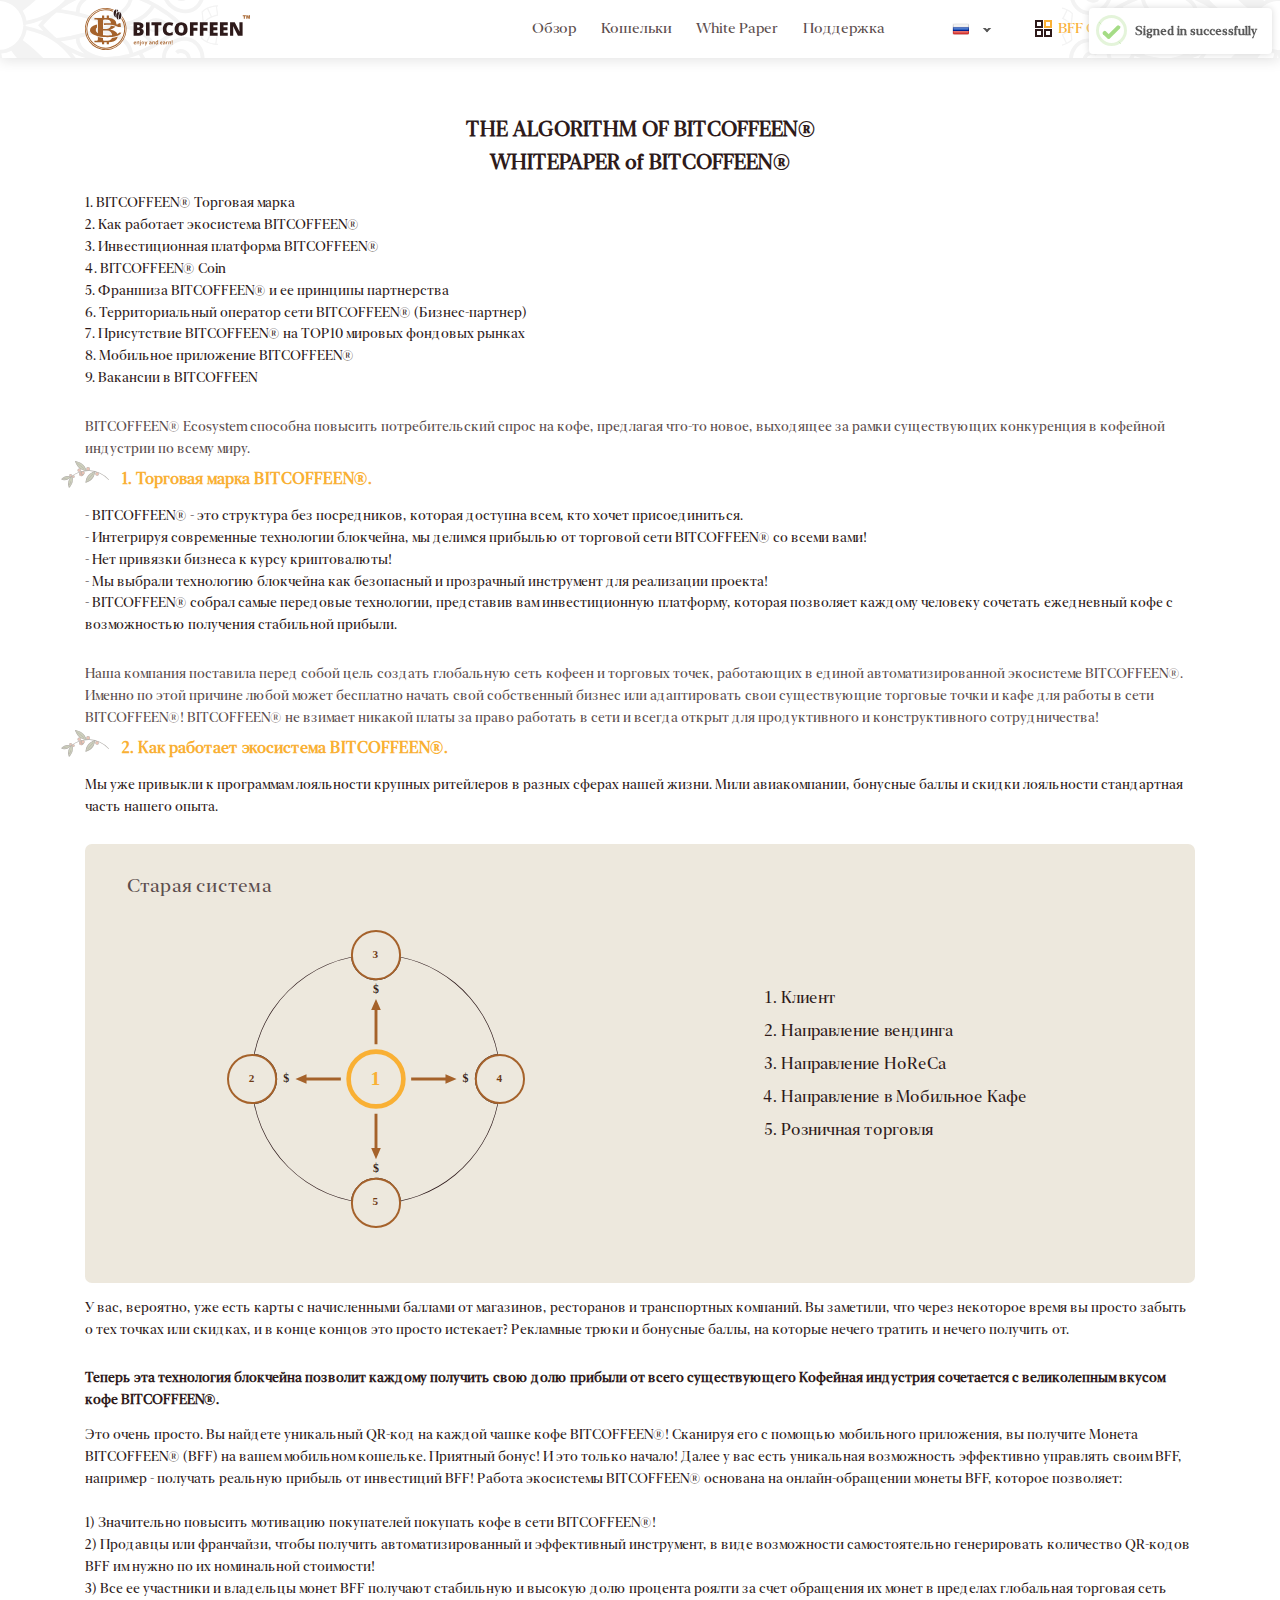
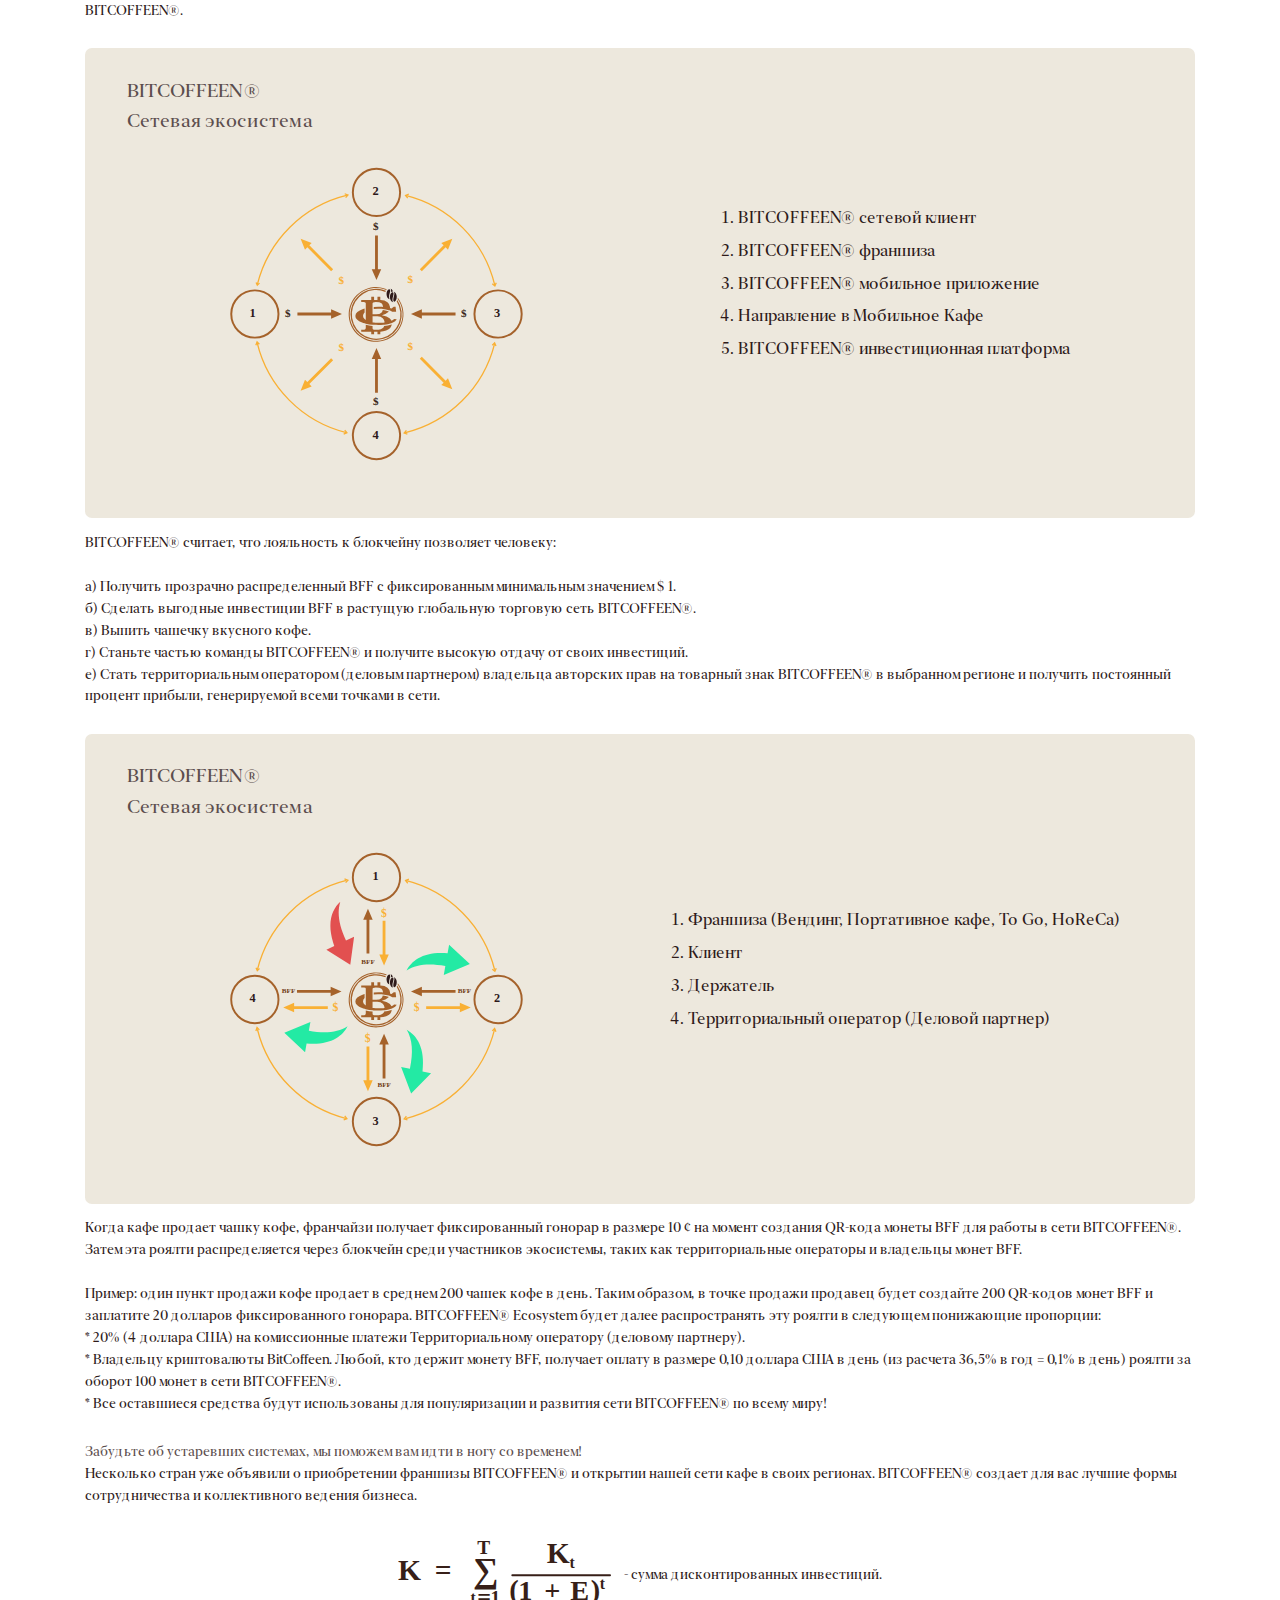
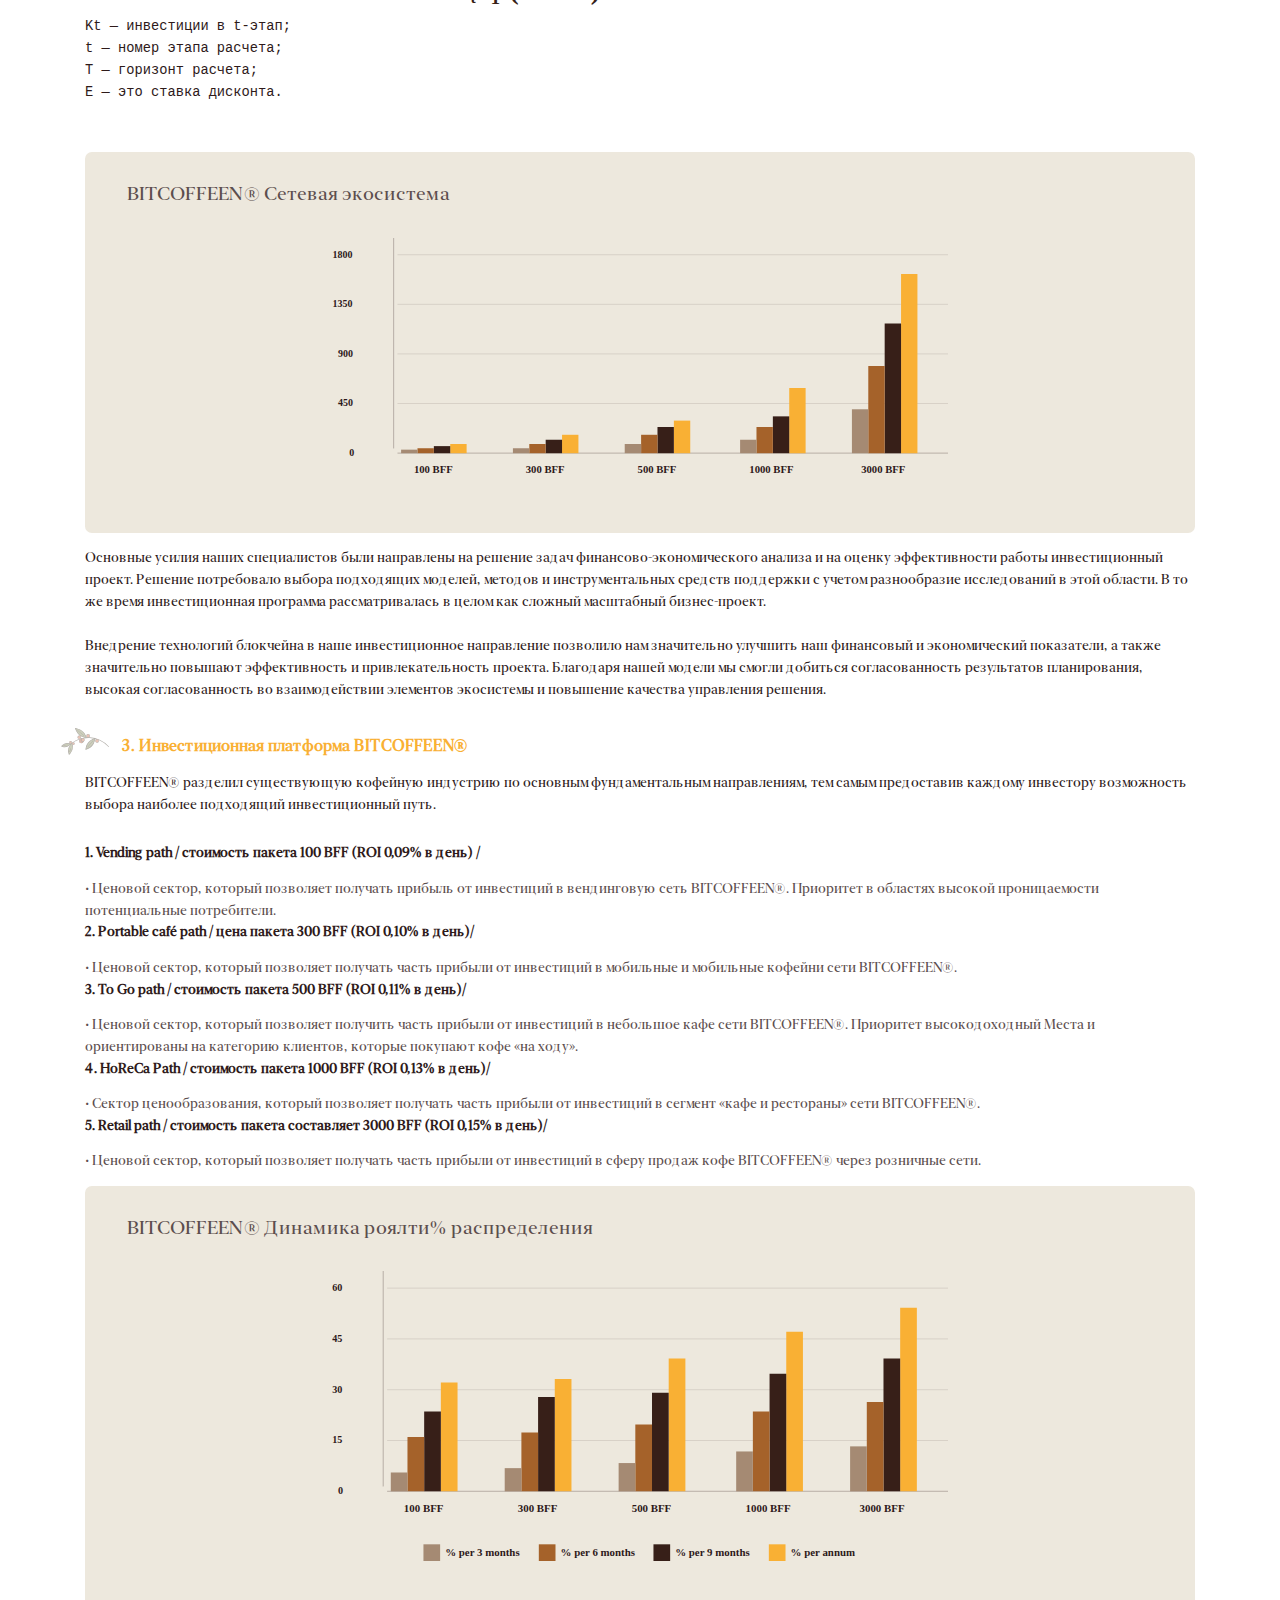
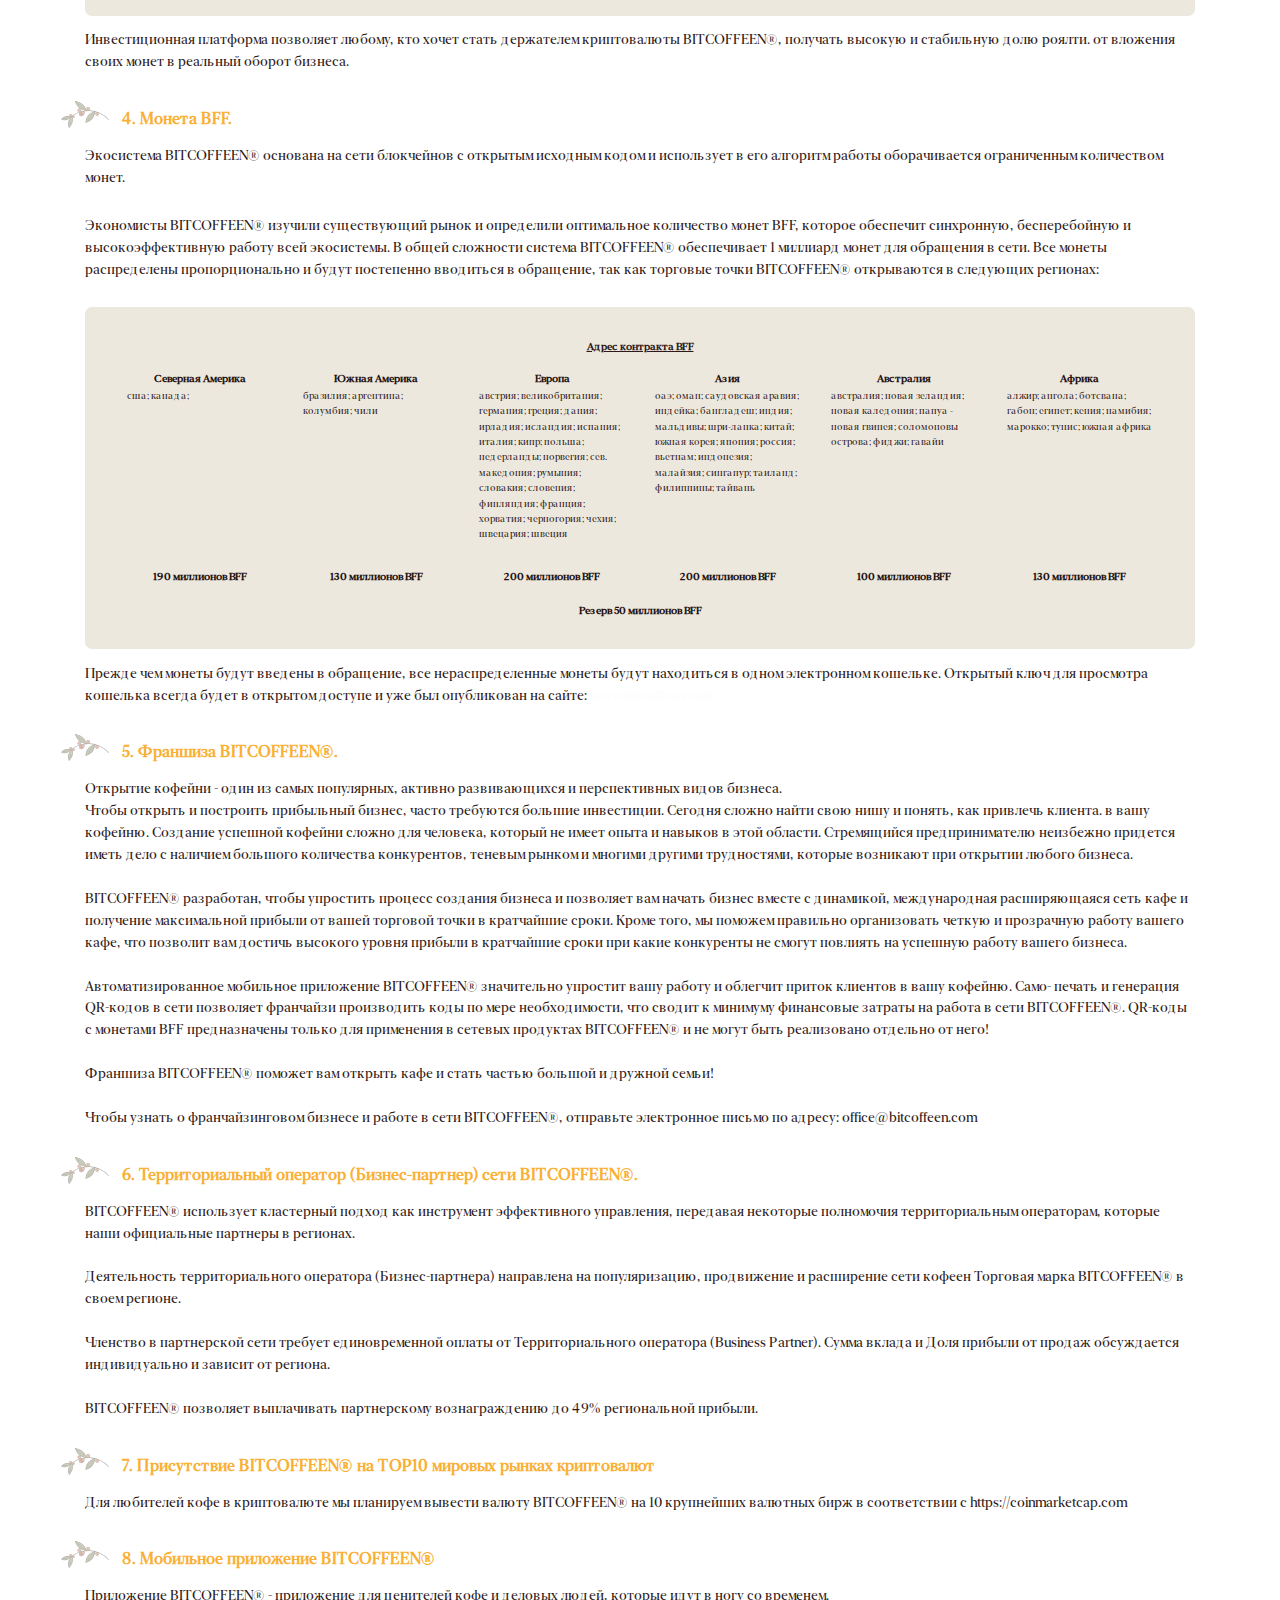
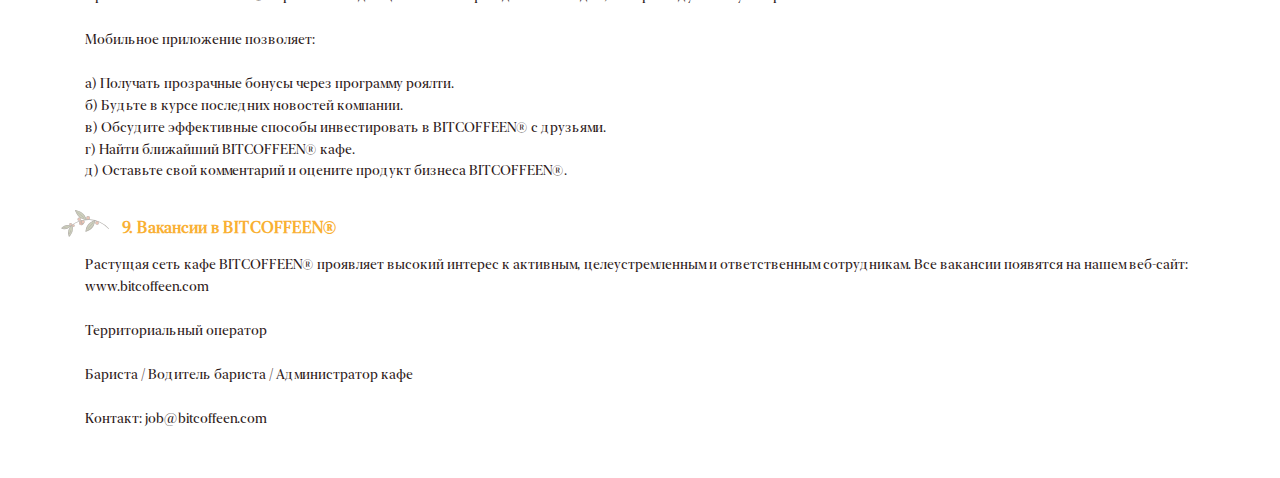
==== commit 9b17f739: "120320" ====
--- a/whitepaper.html
+++ b/whitepaper.html
@@ -17,10 +17,10 @@
 	<div class="paterndouble paterndouble-top"></div>
 	<div class="container ">
 		<div class="row">
-			<div class="col-lg-2 col-12">
+			<div class="col-lg-2 col-md-4 offset-md-4 offset-lg-0">
 				<div class="logo"><a href="" class="logolink"><img src="./images/src/img/logo.svg" alt="" class="logoimg"></a></div>
 			</div>
-			<div class="col-lg-7 col-8">
+			<div class="col-lg-7 col-md-12 ">
 				<nav class="menu">
 					<ul class="menu-list">
 						<li class="menu-item"><a href="" class="menu-link">Обзор</a> </li>
@@ -31,7 +31,7 @@
 				</nav>
 			</div>
 
-		<div class="col-lg-1" style="align-self: center;">
+		<div class="col-md-1 col-2 offset-md-5 offset-4 offset-lg-0" style="align-self: center;">
 			<div class="select_wrap">
 				<ul class="default_option">
 						<li>
@@ -283,74 +283,152 @@
 			</div>
 			<div class="col-lg-12">
 				<div class="whitepaper__desc">
-					<pre>
-1. BITCOFFEEN® Торговая марка
-2. Как работает экосистема BITCOFFEEN®
-3. Инвестиционная платформа BITCOFFEEN®
-4. BITCOFFEEN® Coin
-5. Франшиза BITCOFFEEN® и ее принципы партнерства
-6. Территориальный оператор сети BITCOFFEEN® (Бизнес-партнер)
-7. Присутствие BITCOFFEEN® на TOP10 мировых фондовых рынках
-8. Мобильное приложение BITCOFFEEN®
+					<p>
+1. BITCOFFEEN® Торговая марка<br>
+2. Как работает экосистема BITCOFFEEN®<br>
+3. Инвестиционная платформа BITCOFFEEN®<br>
+4. BITCOFFEEN® Coin<br>
+5. Франшиза BITCOFFEEN® и ее принципы партнерства<br>
+6. Территориальный оператор сети BITCOFFEEN® (Бизнес-партнер)<br>
+7. Присутствие BITCOFFEEN® на TOP10 мировых фондовых рынках<br>
+8. Мобильное приложение BITCOFFEEN®<br>
 9. Вакансии в BITCOFFEEN
-					</pre>
+					</p>
 					<span>BITCOFFEEN® Ecosystem способна повысить потребительский спрос на кофе, предлагая что-то новое, выходящее за рамки существующих конкуренция в кофейной индустрии по всему миру.
 					</span>
 					<h3 class="whitepaper__desc__title">1. Торговая марка BITCOFFEEN®.</h3>
-					<pre>
-- BITCOFFEEN® - это структура без посредников, которая доступна всем, кто хочет присоединиться.
-- Интегрируя современные технологии блокчейна, мы делимся прибылью от торговой сети BITCOFFEEN® со всеми вами!
-- Нет привязки бизнеса к курсу криптовалюты!
-- Мы выбрали технологию блокчейна как безопасный и прозрачный инструмент для реализации проекта!
+					<p>
+- BITCOFFEEN® - это структура без посредников, которая доступна всем, кто хочет присоединиться.<br>
+- Интегрируя современные технологии блокчейна, мы делимся прибылью от торговой сети BITCOFFEEN® со всеми вами!<br>
+- Нет привязки бизнеса к курсу криптовалюты!<br>
+- Мы выбрали технологию блокчейна как безопасный и прозрачный инструмент для реализации проекта!<br>
 - BITCOFFEEN® собрал самые передовые технологии, представив вам инвестиционную платформу, которая позволяет каждому человеку сочетать ежедневный кофе
 с возможностью получения стабильной прибыли.
-					</pre>
+					</p>
 					<span>Наша компания поставила перед собой цель создать глобальную сеть кофеен и торговых точек, работающих в единой автоматизированной экосистеме BITCOFFEEN®. Именно по этой причине любой может бесплатно начать свой собственный бизнес или адаптировать свои существующие торговые точки и кафе для работы в сети BITCOFFEEN®! BITCOFFEEN® не взимает никакой платы за право работать в сети и всегда открыт для продуктивного и конструктивного сотрудничества!
 					</span>
 					<h3 class="whitepaper__desc__title">2. Как работает экосистема BITCOFFEEN®.</h3>
 					<p>Мы уже привыкли к программам лояльности крупных ритейлеров в разных сферах нашей жизни. Мили авиакомпании, бонусные баллы и скидки лояльности стандартная часть нашего опыта.</p>
 					<div class="whitepaper__desc__box">
-						-------------------------------------------------------------
+						<div class="container">
+							<div class="row">
+								<div class="col-lg-6">
+									<div class="whitepaper__desc__box__title">
+										<span>Старая система</span>
+									</div>
+									<div class="whitepaper__desc__box__img">
+										<img class="whitepaper__desc__box__picture" src="./images/src/img/whitepaper/graf1.svg" alt="">
+									</div>
+								</div>
+								<div class="col-lg-6">
+									<div class="whitepaper__desc__box__list">
+									<ul>
+										<li>Клиент</li>
+										<li>Направление вендинга</li>
+										<li>Направление HoReCa</li>
+										<li>Направление в Мобильное Кафе</li>
+										<li>Розничная торговля</li>
+									</ul>
+								</div>
+								</div>
+							</div>
+						</div>
 					</div>
 					<p>У вас, вероятно, уже есть карты с начисленными баллами от магазинов, ресторанов и транспортных компаний. Вы заметили, что через некоторое время вы просто забыть о тех точках или скидках, и в конце концов это просто истекает? Рекламные трюки и бонусные баллы, на которые нечего тратить и нечего получить от.</p>
 					<h4>Теперь эта технология блокчейна позволит каждому получить свою долю прибыли от всего существующего Кофейная индустрия сочетается с великолепным вкусом кофе BITCOFFEEN®.</h4>
-					<pre>
+					<p>
 Это очень просто. Вы найдете уникальный QR-код на каждой чашке кофе BITCOFFEEN®! Сканируя его с помощью мобильного приложения, вы получите Монета BITCOFFEEN® (BFF) на вашем мобильном кошельке. Приятный бонус! И это только начало!
 Далее у вас есть уникальная возможность эффективно управлять своим BFF, например - получать реальную прибыль от инвестиций BFF!
-Работа экосистемы BITCOFFEEN® основана на онлайн-обращении монеты BFF, которое позволяет:
-1) Значительно повысить мотивацию покупателей покупать кофе в сети BITCOFFEEN®!
-2) Продавцы или франчайзи, чтобы получить автоматизированный и эффективный инструмент, в виде возможности самостоятельно генерировать количество QR-кодов BFF им нужно по их номинальной стоимости!
-3) Все ее участники и владельцы монет BFF получают стабильную и высокую долю процента роялти за счет обращения их монет в пределах глобальная торговая сеть BITCOFFEEN®.
-					</pre>
+Работа экосистемы BITCOFFEEN® основана на онлайн-обращении монеты BFF, которое позволяет:<br><br>
+1) Значительно повысить мотивацию покупателей покупать кофе в сети BITCOFFEEN®!<br>
+2) Продавцы или франчайзи, чтобы получить автоматизированный и эффективный инструмент, в виде возможности самостоятельно генерировать количество QR-кодов BFF им нужно по их номинальной стоимости!<br>
+3) Все ее участники и владельцы монет BFF получают стабильную и высокую долю процента роялти за счет обращения их монет в пределах глобальная торговая сеть BITCOFFEEN®.<br>
+					</p>
 					<div class="whitepaper__desc__box">
-						-------------------------------------------------------------
-					</div>
-					<pre>
-BITCOFFEEN® считает, что лояльность к блокчейну позволяет человеку:
-a) Получить прозрачно распределенный BFF с фиксированным минимальным значением $ 1.
-б) Сделать выгодные инвестиции BFF в растущую глобальную торговую сеть BITCOFFEEN®.
-в) Выпить чашечку вкусного кофе.
-г) Станьте частью команды BITCOFFEEN® и получите высокую отдачу от своих инвестиций.
+						<div class="container">
+							<div class="row">
+								<div class="col-lg-6">
+									<div class="whitepaper__desc__box__title">
+										<span>BITCOFFEEN® <br>
+											Сетевая экосистема</span>
+									</div>
+									<div class="whitepaper__desc__box__img">
+										<img class="whitepaper__desc__box__picture" src="./images/src/img/whitepaper/graf2.svg" alt="">
+									</div>
+								</div>
+								<div class="col-lg-6">
+									<div class="whitepaper__desc__box__list">
+									<ul>
+										<li>BITCOFFEEN® сетевой клиент</li>
+										<li>BITCOFFEEN® франшиза</li>
+										<li>BITCOFFEEN® мобильное приложение</li>
+										<li>Направление в Мобильное Кафе</li>
+										<li>BITCOFFEEN® инвестиционная платформа</li>
+									</ul>
+								</div>
+								</div>
+							</div>
+						</div>
+					</div>
+					<p>
+BITCOFFEEN® считает, что лояльность к блокчейну позволяет человеку:<br><br>
+a) Получить прозрачно распределенный BFF с фиксированным минимальным значением $ 1.<br>
+б) Сделать выгодные инвестиции BFF в растущую глобальную торговую сеть BITCOFFEEN®.<br>
+в) Выпить чашечку вкусного кофе.<br>
+г) Станьте частью команды BITCOFFEEN® и получите высокую отдачу от своих инвестиций.<br>
 e) Стать территориальным оператором (деловым партнером) владельца авторских прав на товарный знак BITCOFFEEN® в выбранном регионе и получить постоянный процент прибыли, генерируемой всеми точками в сети.
-					</pre>
+					</p>
 					<div class="whitepaper__desc__box">
-						-------------------------------------------------------------
-					</div>
-					<pre>
+						<div class="container">
+							<div class="row">
+								<div class="col-lg-6">
+									<div class="whitepaper__desc__box__title">
+										<span>BITCOFFEEN® <br>
+											Сетевая экосистема</span>
+									</div>
+									<div class="whitepaper__desc__box__img">
+										<img class="whitepaper__desc__box__picture" src="./images/src/img/whitepaper/graf3.svg" alt="">
+									</div>
+								</div>
+								<div class="col-lg-6">
+									<div class="whitepaper__desc__box__list">
+									<ul>
+										<li>Франшиза (Вендинг, Портативное кафе, To Go, HoReCa)</li>
+										<li>Клиент</li>
+										<li>Держатель</li>
+										<li>Территориальный оператор (Деловой партнер)</li>
+									</ul>
+								</div>
+								</div>
+							</div>
+						</div>
+					</div>
+					<p>
 Когда кафе продает чашку кофе, франчайзи получает фиксированный гонорар в размере 10 ¢ на момент создания QR-кода монеты BFF
 для работы в сети BITCOFFEEN®. Затем эта роялти распределяется через блокчейн среди участников экосистемы, таких как
-территориальные операторы и владельцы монет BFF.
+территориальные операторы и владельцы монет BFF.<br><br>
 Пример: один пункт продажи кофе продает в среднем 200 чашек кофе в день. Таким образом, в точке продажи продавец будет
-создайте 200 QR-кодов монет BFF и заплатите 20 долларов фиксированного гонорара. BITCOFFEEN® Ecosystem будет далее распространять эту роялти в следующем понижающие пропорции:
-* 20% (4 доллара США) на комиссионные платежи Территориальному оператору (деловому партнеру).
+создайте 200 QR-кодов монет BFF и заплатите 20 долларов фиксированного гонорара. BITCOFFEEN® Ecosystem будет далее распространять эту роялти в следующем понижающие пропорции:<br>
+* 20% (4 доллара США) на комиссионные платежи Территориальному оператору (деловому партнеру).<br>
 * Владельцу криптовалюты BitCoffeen. Любой, кто держит монету BFF, получает оплату в размере 0,10 доллара США в день (из расчета 36,5% в год = 0,1% в день)
-роялти за оборот 100 монет в сети BITCOFFEEN®.
+роялти за оборот 100 монет в сети BITCOFFEEN®.<br>
 * Все оставшиеся средства будут использованы для популяризации и развития сети BITCOFFEEN® по всему миру!
-					</pre>
+					</p>
 					<span>Забудьте об устаревших системах, мы поможем вам идти в ногу со временем!</span>
 					<p>Несколько стран уже объявили о приобретении франшизы BITCOFFEEN® и открытии нашей сети кафе в своих регионах. BITCOFFEEN® создает для вас лучшие формы сотрудничества и коллективного ведения бизнеса.</p>
 					<div class="whitepaper__desc__math">
-						-------------------------------------------------------------
+						<div class="container">
+							<div class="row">
+								<div class="col-lg-8 offset-lg-2">
+									<div class="whitepaper__desc__math__box">
+									<div class="whitepaper__desc__math__img">
+										<img class="whitepaper__desc__math__picture" src="./images/src/img/whitepaper/formull.svg" alt="">
+									</div>
+									<p>- сумма дисконтированных инвестиций.</p>
+								</div>
+								</div>
+							</div>
+						</div>
 					</div>
 					<pre>
 Kt — инвестиции в t-этап;
@@ -358,17 +436,28 @@
 T — горизонт расчета;
 E — это ставка дисконта.
 					</pre>
-					<div class="whitepaper__desc__math">
-						-------------------------------------------------------------
-					</div>
-					<pre>
+					<div class="whitepaper__desc__box">
+						<div class="container">
+							<div class="row">
+								<div class="col-lg-12">
+									<div class="whitepaper__desc__box__title">
+										<span>BITCOFFEEN® Сетевая экосистема</span>
+									</div>
+									<div class="whitepaper__desc__box__img">
+										<img class="whitepaper__desc__box__picture" src="./images/src/img/whitepaper/dia1.svg" alt="">
+									</div>
+								</div>
+							</div>
+						</div>
+					</div>
+					<p>
 Основные усилия наших специалистов были направлены на решение задач финансово-экономического анализа и на оценку эффективности работы
 инвестиционный проект. Решение потребовало выбора подходящих моделей, методов и инструментальных средств поддержки с учетом разнообразие исследований в этой области.
-В то же время инвестиционная программа рассматривалась в целом как сложный масштабный бизнес-проект.
+В то же время инвестиционная программа рассматривалась в целом как сложный масштабный бизнес-проект. <br><br>
 Внедрение технологий блокчейна в наше инвестиционное направление позволило нам значительно улучшить наш финансовый и экономический
 показатели, а также значительно повышают эффективность и привлекательность проекта. Благодаря нашей модели мы смогли добиться
 согласованность результатов планирования, высокая согласованность во взаимодействии элементов экосистемы и повышение качества управления решения.
-					</pre>
+					</p>
 					<h3 class="whitepaper__desc__title">3. Инвестиционная платформа BITCOFFEEN®</h3>
 					<p>BITCOFFEEN® разделил существующую кофейную индустрию по основным фундаментальным направлениям, тем самым предоставив каждому инвестору возможность выбора наиболее подходящий инвестиционный путь.</p>
 					<h4>1. Vending path / стоимость пакета 100 BFF (ROI 0,09% в день) /</h4>
@@ -381,6 +470,103 @@
 					<span>• Сектор ценообразования, который позволяет получать часть прибыли от инвестиций в сегмент «кафе и рестораны» сети BITCOFFEEN®.</span>
 					<h4>5. Retail path / стоимость пакета составляет 3000 BFF (ROI 0,15% в день)/</h4>
 					<span>• Ценовой сектор, который позволяет получать часть прибыли от инвестиций в сферу продаж кофе BITCOFFEEN® через розничные сети.</span>
+					<div class="whitepaper__desc__box">
+						<div class="container">
+							<div class="row">
+								<div class="col-lg-12">
+									<div class="whitepaper__desc__box__title">
+										<span>BITCOFFEEN® Динамика роялти% распределения</span>
+									</div>
+									<div class="whitepaper__desc__box__img">
+										<img class="whitepaper__desc__box__picture" src="./images/src/img/whitepaper/dia2.svg" alt="">
+									</div>
+								</div>
+							</div>
+						</div>
+					</div>
+					<p>Инвестиционная платформа позволяет любому, кто хочет стать держателем криптовалюты BITCOFFEEN®, получать высокую и стабильную долю роялти. от вложения своих монет в реальный оборот бизнеса.</p>
+					<h3 class="whitepaper__desc__title">4. Монета BFF.</h3>
+					<p>Экосистема BITCOFFEEN® основана на сети блокчейнов с открытым исходным кодом и использует в его алгоритм работы оборачивается ограниченным количеством монет.</p>
+					<p>Экономисты BITCOFFEEN® изучили существующий рынок и определили оптимальное количество монет BFF, которое обеспечит синхронную, бесперебойную и высокоэффективную работу всей экосистемы. В общей сложности система BITCOFFEEN® обеспечивает 1 миллиард монет для обращения в сети. Все монеты распределены пропорционально и будут постепенно вводиться в обращение, так как торговые точки BITCOFFEEN® открываются в следующих регионах:</p>
+					<div class="whitepaper__desc__table">
+						<div class="container">
+							<div class="row">
+								<div class="col-lg-12"><span><a href="https://etherscan.io/token/0x708aA4e8AaeAaD6074dD09cc4e5C52A70452eB39">Адрес контракта BFF</a></span></div>
+								<div class="col-lg-2 col-md-4 whitepaper__desc__table__column">
+									<span>Северная Америка</span>
+									<p>сша; канада;</p>
+									<span class="whitepaper__desc__table__column_span">190 миллионов BFF</span>
+								</div>
+								<div class="col-lg-2 col-md-4 whitepaper__desc__table__column">
+									<span>Южная Америка</span>
+									<p>бразилия; аргентина; колумбия; чили</p>
+									<span class="whitepaper__desc__table__column_span">130 миллионов BFF</span>
+								</div>
+								<div class="col-lg-2 col-md-4 whitepaper__desc__table__column">
+									<span>Европа</span>
+									<p>австрия; великобритания; германия; греция; дания; ирладия; исландия; испания; италия; кипр; польша; недерланды; норвегия; сев. македония; румыния; словакия; словения; финляндия; франция; хорватия; черногория; чехия; швецария; швеция</p>
+									<span class="whitepaper__desc__table__column_span">200 миллионов BFF</span>
+								</div>
+								<div class="col-lg-2 col-md-4 whitepaper__desc__table__column">
+									<span>Азия</span>
+									<p>оаэ; оман; саудовская аравия; индейка; бангладеш; индия; мальдивы; шри-ланка; китай; южная корея; япония; россия; вьетнам; индонезия; малайзия; сингапур; таиланд; филиппины; тайвань</p>
+									<span class="whitepaper__desc__table__column_span">200 миллионов BFF</span>
+								</div>
+								<div class="col-lg-2 col-md-4 whitepaper__desc__table__column">
+									<span>Австралия</span>
+									<p>австралия; новая зеландия; новая каледония; папуа - новая гвинея; соломоновы острова; фиджи; гавайи</p>
+									<span class="whitepaper__desc__table__column_span">100 миллионов BFF</span>
+								</div>
+								<div class="col-lg-2 col-md-4 whitepaper__desc__table__column">
+									<span>Африка</span>
+									<p>алжир; ангола; ботсвана; габон; египет; кения; намибия; марокко; тунис; южная африка</p>
+									<span class="whitepaper__desc__table__column_span">130 миллионов BFF</span>
+								</div>
+								<div class="col-lg-12 "><span>Резерв 50 миллионов BFF</span></div>
+							</div>
+						</div>
+					</div>
+					<p>Прежде чем монеты будут введены в обращение, все нераспределенные монеты будут находиться в одном электронном кошельке. Открытый ключ для просмотра кошелька всегда будет в открытом доступе и уже был опубликован на сайте: <a href="www.bitcoffeen.com">www.bitcoffeen.com</a></p>
+					<h3 class="whitepaper__desc__title">5. Франшиза BITCOFFEEN®.</h3>
+					<p>Открытие кофейни - один из самых популярных, активно развивающихся и перспективных видов бизнеса. <br>
+					Чтобы открыть и построить прибыльный бизнес, часто требуются большие инвестиции. Сегодня сложно найти свою нишу и понять, как привлечь клиента. в вашу кофейню. Создание успешной кофейни сложно для человека, который не имеет опыта и навыков в этой области. Стремящийся предпринимателю неизбежно придется иметь дело с наличием большого количества конкурентов, теневым рынком и многими другими трудностями, которые возникают при открытии любого бизнеса.<br><br>
+					BITCOFFEEN® разработан, чтобы упростить процесс создания бизнеса и позволяет вам начать бизнес вместе с динамикой, международная расширяющаяся сеть кафе и получение максимальной прибыли от вашей торговой точки в кратчайшие сроки. Кроме того, мы поможем правильно организовать четкую и прозрачную работу вашего кафе, что позволит вам достичь высокого уровня прибыли в кратчайшие сроки при какие конкуренты не смогут повлиять на успешную работу вашего бизнеса.<br><br>
+					Автоматизированное мобильное приложение BITCOFFEEN® значительно упростит вашу работу и облегчит приток клиентов в вашу кофейню. Само- печать и генерация QR-кодов в сети позволяет франчайзи производить коды по мере необходимости, что сводит к минимуму финансовые затраты на работа в сети BITCOFFEEN®. QR-коды с монетами BFF предназначены только для применения в сетевых продуктах BITCOFFEEN® и не могут быть реализовано отдельно от него!<br><br>
+					Франшиза BITCOFFEEN® поможет вам открыть кафе и стать частью большой и дружной семьи! <br><br>
+					Чтобы узнать о франчайзинговом бизнесе и работе в сети BITCOFFEEN®, отправьте электронное письмо по адресу: office@bitcoffeen.com
+					</p>
+					<h3 class="whitepaper__desc__title">6. Территориальный оператор (Бизнес-партнер) сети BITCOFFEEN®.</h3>
+					<p>
+						BITCOFFEEN® использует кластерный подход как инструмент эффективного управления, передавая некоторые полномочия территориальным операторам, которые наши официальные партнеры в регионах.<br><br>
+Деятельность территориального оператора (Бизнес-партнера) направлена ​​на популяризацию, продвижение и расширение сети кофеен Торговая марка BITCOFFEEN® в своем регионе.<br><br>
+Членство в партнерской сети требует единовременной оплаты от Территориального оператора (Business Partner). Сумма вклада и Доля прибыли от продаж обсуждается индивидуально и зависит от региона.<br><br>
+BITCOFFEEN® позволяет выплачивать партнерскому вознаграждению до 49% региональной прибыли.
+					</p>
+					<h3 class="whitepaper__desc__title">7. Присутствие BITCOFFEEN® на TOP10 мировых рынках криптовалют</h3>
+					<p>
+						Для любителей кофе в криптовалюте мы планируем вывести валюту BITCOFFEEN® на 10 крупнейших валютных бирж в соответствии с https://coinmarketcap.com
+					</p>
+					<h3 class="whitepaper__desc__title">8. Мобильное приложение BITCOFFEEN®</h3>
+					<p>
+						Приложение BITCOFFEEN® - приложение для ценителей кофе и деловых людей, которые идут в ногу со временем.<br><br>
+
+Мобильное приложение позволяет:<br><br>
+
+а) Получать прозрачные бонусы через программу роялти.<br>
+б) Будьте в курсе последних новостей компании.<br>
+в) Обсудите эффективные способы инвестировать в BITCOFFEEN® с друзьями.<br>
+г) Найти ближайший BITCOFFEEN® кафе.<br>
+д) Оставьте свой комментарий и оцените продукт бизнеса BITCOFFEEN®.<br>
+					</p>
+					<h3 class="whitepaper__desc__title">9. Вакансии в BITCOFFEEN®</h3>
+					<p>
+						Растущая сеть кафе BITCOFFEEN® проявляет высокий интерес к активным, целеустремленным и ответственным сотрудникам. Все вакансии появятся на нашем веб-сайт: www.bitcoffeen.com<br><br>
+Территориальный оператор<br><br>
+
+Бариста / Водитель бариста / Администратор кафе<br><br>
+
+Контакт: job@bitcoffeen.com<br><br>
+					</p>
 				</div>
 			</div>
 		</div>
--- a/css/app.min.css
+++ b/css/app.min.css
@@ -1 +1 @@
-@charset "UTF-8";*,::after,::before{-webkit-box-sizing:border-box;box-sizing:border-box}html{font-family:sans-serif;line-height:1.15;-webkit-text-size-adjust:100%;-webkit-tap-highlight-color:transparent}article,aside,figcaption,figure,footer,header,hgroup,main,nav,section{display:block}body{margin:0;font-family:-apple-system,BlinkMacSystemFont,"Segoe UI",Roboto,"Helvetica Neue",Arial,"Noto Sans",sans-serif,"Apple Color Emoji","Segoe UI Emoji","Segoe UI Symbol","Noto Color Emoji";font-size:1rem;font-weight:400;line-height:1.5;color:#212529;text-align:left;background-color:#fff}[tabindex="-1"]:focus:not(:focus-visible){outline:0!important}hr{-webkit-box-sizing:content-box;box-sizing:content-box;height:0;overflow:visible}h1,h2,h3,h4,h5,h6{margin-top:0;margin-bottom:.5rem}p{margin-top:0;margin-bottom:1rem}abbr[data-original-title],abbr[title]{text-decoration:underline;-webkit-text-decoration:underline dotted;text-decoration:underline dotted;cursor:help;border-bottom:0;-webkit-text-decoration-skip-ink:none;text-decoration-skip-ink:none}address{margin-bottom:1rem;font-style:normal;line-height:inherit}dl,ol,ul{margin-top:0;margin-bottom:1rem}ol ol,ol ul,ul ol,ul ul{margin-bottom:0}dt{font-weight:700}dd{margin-bottom:.5rem;margin-left:0}blockquote{margin:0 0 1rem}b,strong{font-weight:bolder}small{font-size:80%}sub,sup{position:relative;font-size:75%;line-height:0;vertical-align:baseline}sub{bottom:-.25em}sup{top:-.5em}a{color:#007bff;text-decoration:none;background-color:transparent}a:hover{color:#0056b3;text-decoration:underline}a:not([href]){color:inherit;text-decoration:none}a:not([href]):hover{color:inherit;text-decoration:none}code,kbd,pre,samp{font-family:SFMono-Regular,Menlo,Monaco,Consolas,"Liberation Mono","Courier New",monospace;font-size:1em}pre{margin-top:0;margin-bottom:1rem;overflow:auto}figure{margin:0 0 1rem}img{vertical-align:middle;border-style:none}svg{overflow:hidden;vertical-align:middle}table{border-collapse:collapse}caption{padding-top:.75rem;padding-bottom:.75rem;color:#6c757d;text-align:left;caption-side:bottom}th{text-align:inherit}label{display:inline-block;margin-bottom:.5rem}button{border-radius:0}button:focus{outline:1px dotted;outline:5px auto -webkit-focus-ring-color}button,input,optgroup,select,textarea{margin:0;font-family:inherit;font-size:inherit;line-height:inherit}button,input{overflow:visible}button,select{text-transform:none}select{word-wrap:normal}[type=button],[type=reset],[type=submit],button{-webkit-appearance:button}[type=button]:not(:disabled),[type=reset]:not(:disabled),[type=submit]:not(:disabled),button:not(:disabled){cursor:pointer}[type=button]::-moz-focus-inner,[type=reset]::-moz-focus-inner,[type=submit]::-moz-focus-inner,button::-moz-focus-inner{padding:0;border-style:none}input[type=checkbox],input[type=radio]{-webkit-box-sizing:border-box;box-sizing:border-box;padding:0}input[type=date],input[type=datetime-local],input[type=month],input[type=time]{-webkit-appearance:listbox}textarea{overflow:auto;resize:vertical}fieldset{min-width:0;padding:0;margin:0;border:0}legend{display:block;width:100%;max-width:100%;padding:0;margin-bottom:.5rem;font-size:1.5rem;line-height:inherit;color:inherit;white-space:normal}progress{vertical-align:baseline}[type=number]::-webkit-inner-spin-button,[type=number]::-webkit-outer-spin-button{height:auto}[type=search]{outline-offset:-2px;-webkit-appearance:none}[type=search]::-webkit-search-decoration{-webkit-appearance:none}::-webkit-file-upload-button{font:inherit;-webkit-appearance:button}output{display:inline-block}summary{display:list-item;cursor:pointer}template{display:none}[hidden]{display:none!important}html{-webkit-box-sizing:border-box;box-sizing:border-box;-ms-overflow-style:scrollbar}*,::after,::before{-webkit-box-sizing:inherit;box-sizing:inherit}.container{width:100%;padding-right:15px;padding-left:15px;margin-right:auto;margin-left:auto}@media (min-width:576px){.container{max-width:540px}}@media (min-width:768px){.container{max-width:720px}}@media (min-width:992px){.container{max-width:960px}}@media (min-width:1200px){.container{max-width:1140px}}.container-fluid,.container-lg,.container-md,.container-sm,.container-xl{width:100%;padding-right:15px;padding-left:15px;margin-right:auto;margin-left:auto}@media (min-width:576px){.container,.container-sm{max-width:540px}}@media (min-width:768px){.container,.container-md,.container-sm{max-width:720px}}@media (min-width:992px){.container,.container-lg,.container-md,.container-sm{max-width:960px}}@media (min-width:1200px){.container,.container-lg,.container-md,.container-sm,.container-xl{max-width:1140px}}.row{display:-webkit-box;display:-webkit-flex;display:-ms-flexbox;display:flex;-webkit-flex-wrap:wrap;-ms-flex-wrap:wrap;flex-wrap:wrap;margin-right:-15px;margin-left:-15px}.no-gutters{margin-right:0;margin-left:0}.no-gutters>.col,.no-gutters>[class*=col-]{padding-right:0;padding-left:0}.col,.col-1,.col-10,.col-11,.col-12,.col-2,.col-3,.col-4,.col-5,.col-6,.col-7,.col-8,.col-9,.col-auto,.col-lg,.col-lg-1,.col-lg-10,.col-lg-11,.col-lg-12,.col-lg-2,.col-lg-3,.col-lg-4,.col-lg-5,.col-lg-6,.col-lg-7,.col-lg-8,.col-lg-9,.col-lg-auto,.col-md,.col-md-1,.col-md-10,.col-md-11,.col-md-12,.col-md-2,.col-md-3,.col-md-4,.col-md-5,.col-md-6,.col-md-7,.col-md-8,.col-md-9,.col-md-auto,.col-sm,.col-sm-1,.col-sm-10,.col-sm-11,.col-sm-12,.col-sm-2,.col-sm-3,.col-sm-4,.col-sm-5,.col-sm-6,.col-sm-7,.col-sm-8,.col-sm-9,.col-sm-auto,.col-xl,.col-xl-1,.col-xl-10,.col-xl-11,.col-xl-12,.col-xl-2,.col-xl-3,.col-xl-4,.col-xl-5,.col-xl-6,.col-xl-7,.col-xl-8,.col-xl-9,.col-xl-auto{position:relative;width:100%;padding-right:15px;padding-left:15px}.col{-webkit-flex-basis:0;-ms-flex-preferred-size:0;flex-basis:0;-webkit-box-flex:1;-webkit-flex-grow:1;-ms-flex-positive:1;flex-grow:1;max-width:100%}.row-cols-1>*{-webkit-box-flex:0;-webkit-flex:0 0 100%;-ms-flex:0 0 100%;flex:0 0 100%;max-width:100%}.row-cols-2>*{-webkit-box-flex:0;-webkit-flex:0 0 50%;-ms-flex:0 0 50%;flex:0 0 50%;max-width:50%}.row-cols-3>*{-webkit-box-flex:0;-webkit-flex:0 0 33.33333%;-ms-flex:0 0 33.33333%;flex:0 0 33.33333%;max-width:33.33333%}.row-cols-4>*{-webkit-box-flex:0;-webkit-flex:0 0 25%;-ms-flex:0 0 25%;flex:0 0 25%;max-width:25%}.row-cols-5>*{-webkit-box-flex:0;-webkit-flex:0 0 20%;-ms-flex:0 0 20%;flex:0 0 20%;max-width:20%}.row-cols-6>*{-webkit-box-flex:0;-webkit-flex:0 0 16.66667%;-ms-flex:0 0 16.66667%;flex:0 0 16.66667%;max-width:16.66667%}.col-auto{-webkit-box-flex:0;-webkit-flex:0 0 auto;-ms-flex:0 0 auto;flex:0 0 auto;width:auto;max-width:100%}.col-1{-webkit-box-flex:0;-webkit-flex:0 0 8.33333%;-ms-flex:0 0 8.33333%;flex:0 0 8.33333%;max-width:8.33333%}.col-2{-webkit-box-flex:0;-webkit-flex:0 0 16.66667%;-ms-flex:0 0 16.66667%;flex:0 0 16.66667%;max-width:16.66667%}.col-3{-webkit-box-flex:0;-webkit-flex:0 0 25%;-ms-flex:0 0 25%;flex:0 0 25%;max-width:25%}.col-4{-webkit-box-flex:0;-webkit-flex:0 0 33.33333%;-ms-flex:0 0 33.33333%;flex:0 0 33.33333%;max-width:33.33333%}.col-5{-webkit-box-flex:0;-webkit-flex:0 0 41.66667%;-ms-flex:0 0 41.66667%;flex:0 0 41.66667%;max-width:41.66667%}.col-6{-webkit-box-flex:0;-webkit-flex:0 0 50%;-ms-flex:0 0 50%;flex:0 0 50%;max-width:50%}.col-7{-webkit-box-flex:0;-webkit-flex:0 0 58.33333%;-ms-flex:0 0 58.33333%;flex:0 0 58.33333%;max-width:58.33333%}.col-8{-webkit-box-flex:0;-webkit-flex:0 0 66.66667%;-ms-flex:0 0 66.66667%;flex:0 0 66.66667%;max-width:66.66667%}.col-9{-webkit-box-flex:0;-webkit-flex:0 0 75%;-ms-flex:0 0 75%;flex:0 0 75%;max-width:75%}.col-10{-webkit-box-flex:0;-webkit-flex:0 0 83.33333%;-ms-flex:0 0 83.33333%;flex:0 0 83.33333%;max-width:83.33333%}.col-11{-webkit-box-flex:0;-webkit-flex:0 0 91.66667%;-ms-flex:0 0 91.66667%;flex:0 0 91.66667%;max-width:91.66667%}.col-12{-webkit-box-flex:0;-webkit-flex:0 0 100%;-ms-flex:0 0 100%;flex:0 0 100%;max-width:100%}.order-first{-webkit-box-ordinal-group:0;-webkit-order:-1;-ms-flex-order:-1;order:-1}.order-last{-webkit-box-ordinal-group:14;-webkit-order:13;-ms-flex-order:13;order:13}.order-0{-webkit-box-ordinal-group:1;-webkit-order:0;-ms-flex-order:0;order:0}.order-1{-webkit-box-ordinal-group:2;-webkit-order:1;-ms-flex-order:1;order:1}.order-2{-webkit-box-ordinal-group:3;-webkit-order:2;-ms-flex-order:2;order:2}.order-3{-webkit-box-ordinal-group:4;-webkit-order:3;-ms-flex-order:3;order:3}.order-4{-webkit-box-ordinal-group:5;-webkit-order:4;-ms-flex-order:4;order:4}.order-5{-webkit-box-ordinal-group:6;-webkit-order:5;-ms-flex-order:5;order:5}.order-6{-webkit-box-ordinal-group:7;-webkit-order:6;-ms-flex-order:6;order:6}.order-7{-webkit-box-ordinal-group:8;-webkit-order:7;-ms-flex-order:7;order:7}.order-8{-webkit-box-ordinal-group:9;-webkit-order:8;-ms-flex-order:8;order:8}.order-9{-webkit-box-ordinal-group:10;-webkit-order:9;-ms-flex-order:9;order:9}.order-10{-webkit-box-ordinal-group:11;-webkit-order:10;-ms-flex-order:10;order:10}.order-11{-webkit-box-ordinal-group:12;-webkit-order:11;-ms-flex-order:11;order:11}.order-12{-webkit-box-ordinal-group:13;-webkit-order:12;-ms-flex-order:12;order:12}.offset-1{margin-left:8.33333%}.offset-2{margin-left:16.66667%}.offset-3{margin-left:25%}.offset-4{margin-left:33.33333%}.offset-5{margin-left:41.66667%}.offset-6{margin-left:50%}.offset-7{margin-left:58.33333%}.offset-8{margin-left:66.66667%}.offset-9{margin-left:75%}.offset-10{margin-left:83.33333%}.offset-11{margin-left:91.66667%}@media (min-width:576px){.col-sm{-webkit-flex-basis:0;-ms-flex-preferred-size:0;flex-basis:0;-webkit-box-flex:1;-webkit-flex-grow:1;-ms-flex-positive:1;flex-grow:1;max-width:100%}.row-cols-sm-1>*{-webkit-box-flex:0;-webkit-flex:0 0 100%;-ms-flex:0 0 100%;flex:0 0 100%;max-width:100%}.row-cols-sm-2>*{-webkit-box-flex:0;-webkit-flex:0 0 50%;-ms-flex:0 0 50%;flex:0 0 50%;max-width:50%}.row-cols-sm-3>*{-webkit-box-flex:0;-webkit-flex:0 0 33.33333%;-ms-flex:0 0 33.33333%;flex:0 0 33.33333%;max-width:33.33333%}.row-cols-sm-4>*{-webkit-box-flex:0;-webkit-flex:0 0 25%;-ms-flex:0 0 25%;flex:0 0 25%;max-width:25%}.row-cols-sm-5>*{-webkit-box-flex:0;-webkit-flex:0 0 20%;-ms-flex:0 0 20%;flex:0 0 20%;max-width:20%}.row-cols-sm-6>*{-webkit-box-flex:0;-webkit-flex:0 0 16.66667%;-ms-flex:0 0 16.66667%;flex:0 0 16.66667%;max-width:16.66667%}.col-sm-auto{-webkit-box-flex:0;-webkit-flex:0 0 auto;-ms-flex:0 0 auto;flex:0 0 auto;width:auto;max-width:100%}.col-sm-1{-webkit-box-flex:0;-webkit-flex:0 0 8.33333%;-ms-flex:0 0 8.33333%;flex:0 0 8.33333%;max-width:8.33333%}.col-sm-2{-webkit-box-flex:0;-webkit-flex:0 0 16.66667%;-ms-flex:0 0 16.66667%;flex:0 0 16.66667%;max-width:16.66667%}.col-sm-3{-webkit-box-flex:0;-webkit-flex:0 0 25%;-ms-flex:0 0 25%;flex:0 0 25%;max-width:25%}.col-sm-4{-webkit-box-flex:0;-webkit-flex:0 0 33.33333%;-ms-flex:0 0 33.33333%;flex:0 0 33.33333%;max-width:33.33333%}.col-sm-5{-webkit-box-flex:0;-webkit-flex:0 0 41.66667%;-ms-flex:0 0 41.66667%;flex:0 0 41.66667%;max-width:41.66667%}.col-sm-6{-webkit-box-flex:0;-webkit-flex:0 0 50%;-ms-flex:0 0 50%;flex:0 0 50%;max-width:50%}.col-sm-7{-webkit-box-flex:0;-webkit-flex:0 0 58.33333%;-ms-flex:0 0 58.33333%;flex:0 0 58.33333%;max-width:58.33333%}.col-sm-8{-webkit-box-flex:0;-webkit-flex:0 0 66.66667%;-ms-flex:0 0 66.66667%;flex:0 0 66.66667%;max-width:66.66667%}.col-sm-9{-webkit-box-flex:0;-webkit-flex:0 0 75%;-ms-flex:0 0 75%;flex:0 0 75%;max-width:75%}.col-sm-10{-webkit-box-flex:0;-webkit-flex:0 0 83.33333%;-ms-flex:0 0 83.33333%;flex:0 0 83.33333%;max-width:83.33333%}.col-sm-11{-webkit-box-flex:0;-webkit-flex:0 0 91.66667%;-ms-flex:0 0 91.66667%;flex:0 0 91.66667%;max-width:91.66667%}.col-sm-12{-webkit-box-flex:0;-webkit-flex:0 0 100%;-ms-flex:0 0 100%;flex:0 0 100%;max-width:100%}.order-sm-first{-webkit-box-ordinal-group:0;-webkit-order:-1;-ms-flex-order:-1;order:-1}.order-sm-last{-webkit-box-ordinal-group:14;-webkit-order:13;-ms-flex-order:13;order:13}.order-sm-0{-webkit-box-ordinal-group:1;-webkit-order:0;-ms-flex-order:0;order:0}.order-sm-1{-webkit-box-ordinal-group:2;-webkit-order:1;-ms-flex-order:1;order:1}.order-sm-2{-webkit-box-ordinal-group:3;-webkit-order:2;-ms-flex-order:2;order:2}.order-sm-3{-webkit-box-ordinal-group:4;-webkit-order:3;-ms-flex-order:3;order:3}.order-sm-4{-webkit-box-ordinal-group:5;-webkit-order:4;-ms-flex-order:4;order:4}.order-sm-5{-webkit-box-ordinal-group:6;-webkit-order:5;-ms-flex-order:5;order:5}.order-sm-6{-webkit-box-ordinal-group:7;-webkit-order:6;-ms-flex-order:6;order:6}.order-sm-7{-webkit-box-ordinal-group:8;-webkit-order:7;-ms-flex-order:7;order:7}.order-sm-8{-webkit-box-ordinal-group:9;-webkit-order:8;-ms-flex-order:8;order:8}.order-sm-9{-webkit-box-ordinal-group:10;-webkit-order:9;-ms-flex-order:9;order:9}.order-sm-10{-webkit-box-ordinal-group:11;-webkit-order:10;-ms-flex-order:10;order:10}.order-sm-11{-webkit-box-ordinal-group:12;-webkit-order:11;-ms-flex-order:11;order:11}.order-sm-12{-webkit-box-ordinal-group:13;-webkit-order:12;-ms-flex-order:12;order:12}.offset-sm-0{margin-left:0}.offset-sm-1{margin-left:8.33333%}.offset-sm-2{margin-left:16.66667%}.offset-sm-3{margin-left:25%}.offset-sm-4{margin-left:33.33333%}.offset-sm-5{margin-left:41.66667%}.offset-sm-6{margin-left:50%}.offset-sm-7{margin-left:58.33333%}.offset-sm-8{margin-left:66.66667%}.offset-sm-9{margin-left:75%}.offset-sm-10{margin-left:83.33333%}.offset-sm-11{margin-left:91.66667%}}@media (min-width:768px){.col-md{-webkit-flex-basis:0;-ms-flex-preferred-size:0;flex-basis:0;-webkit-box-flex:1;-webkit-flex-grow:1;-ms-flex-positive:1;flex-grow:1;max-width:100%}.row-cols-md-1>*{-webkit-box-flex:0;-webkit-flex:0 0 100%;-ms-flex:0 0 100%;flex:0 0 100%;max-width:100%}.row-cols-md-2>*{-webkit-box-flex:0;-webkit-flex:0 0 50%;-ms-flex:0 0 50%;flex:0 0 50%;max-width:50%}.row-cols-md-3>*{-webkit-box-flex:0;-webkit-flex:0 0 33.33333%;-ms-flex:0 0 33.33333%;flex:0 0 33.33333%;max-width:33.33333%}.row-cols-md-4>*{-webkit-box-flex:0;-webkit-flex:0 0 25%;-ms-flex:0 0 25%;flex:0 0 25%;max-width:25%}.row-cols-md-5>*{-webkit-box-flex:0;-webkit-flex:0 0 20%;-ms-flex:0 0 20%;flex:0 0 20%;max-width:20%}.row-cols-md-6>*{-webkit-box-flex:0;-webkit-flex:0 0 16.66667%;-ms-flex:0 0 16.66667%;flex:0 0 16.66667%;max-width:16.66667%}.col-md-auto{-webkit-box-flex:0;-webkit-flex:0 0 auto;-ms-flex:0 0 auto;flex:0 0 auto;width:auto;max-width:100%}.col-md-1{-webkit-box-flex:0;-webkit-flex:0 0 8.33333%;-ms-flex:0 0 8.33333%;flex:0 0 8.33333%;max-width:8.33333%}.col-md-2{-webkit-box-flex:0;-webkit-flex:0 0 16.66667%;-ms-flex:0 0 16.66667%;flex:0 0 16.66667%;max-width:16.66667%}.col-md-3{-webkit-box-flex:0;-webkit-flex:0 0 25%;-ms-flex:0 0 25%;flex:0 0 25%;max-width:25%}.col-md-4{-webkit-box-flex:0;-webkit-flex:0 0 33.33333%;-ms-flex:0 0 33.33333%;flex:0 0 33.33333%;max-width:33.33333%}.col-md-5{-webkit-box-flex:0;-webkit-flex:0 0 41.66667%;-ms-flex:0 0 41.66667%;flex:0 0 41.66667%;max-width:41.66667%}.col-md-6{-webkit-box-flex:0;-webkit-flex:0 0 50%;-ms-flex:0 0 50%;flex:0 0 50%;max-width:50%}.col-md-7{-webkit-box-flex:0;-webkit-flex:0 0 58.33333%;-ms-flex:0 0 58.33333%;flex:0 0 58.33333%;max-width:58.33333%}.col-md-8{-webkit-box-flex:0;-webkit-flex:0 0 66.66667%;-ms-flex:0 0 66.66667%;flex:0 0 66.66667%;max-width:66.66667%}.col-md-9{-webkit-box-flex:0;-webkit-flex:0 0 75%;-ms-flex:0 0 75%;flex:0 0 75%;max-width:75%}.col-md-10{-webkit-box-flex:0;-webkit-flex:0 0 83.33333%;-ms-flex:0 0 83.33333%;flex:0 0 83.33333%;max-width:83.33333%}.col-md-11{-webkit-box-flex:0;-webkit-flex:0 0 91.66667%;-ms-flex:0 0 91.66667%;flex:0 0 91.66667%;max-width:91.66667%}.col-md-12{-webkit-box-flex:0;-webkit-flex:0 0 100%;-ms-flex:0 0 100%;flex:0 0 100%;max-width:100%}.order-md-first{-webkit-box-ordinal-group:0;-webkit-order:-1;-ms-flex-order:-1;order:-1}.order-md-last{-webkit-box-ordinal-group:14;-webkit-order:13;-ms-flex-order:13;order:13}.order-md-0{-webkit-box-ordinal-group:1;-webkit-order:0;-ms-flex-order:0;order:0}.order-md-1{-webkit-box-ordinal-group:2;-webkit-order:1;-ms-flex-order:1;order:1}.order-md-2{-webkit-box-ordinal-group:3;-webkit-order:2;-ms-flex-order:2;order:2}.order-md-3{-webkit-box-ordinal-group:4;-webkit-order:3;-ms-flex-order:3;order:3}.order-md-4{-webkit-box-ordinal-group:5;-webkit-order:4;-ms-flex-order:4;order:4}.order-md-5{-webkit-box-ordinal-group:6;-webkit-order:5;-ms-flex-order:5;order:5}.order-md-6{-webkit-box-ordinal-group:7;-webkit-order:6;-ms-flex-order:6;order:6}.order-md-7{-webkit-box-ordinal-group:8;-webkit-order:7;-ms-flex-order:7;order:7}.order-md-8{-webkit-box-ordinal-group:9;-webkit-order:8;-ms-flex-order:8;order:8}.order-md-9{-webkit-box-ordinal-group:10;-webkit-order:9;-ms-flex-order:9;order:9}.order-md-10{-webkit-box-ordinal-group:11;-webkit-order:10;-ms-flex-order:10;order:10}.order-md-11{-webkit-box-ordinal-group:12;-webkit-order:11;-ms-flex-order:11;order:11}.order-md-12{-webkit-box-ordinal-group:13;-webkit-order:12;-ms-flex-order:12;order:12}.offset-md-0{margin-left:0}.offset-md-1{margin-left:8.33333%}.offset-md-2{margin-left:16.66667%}.offset-md-3{margin-left:25%}.offset-md-4{margin-left:33.33333%}.offset-md-5{margin-left:41.66667%}.offset-md-6{margin-left:50%}.offset-md-7{margin-left:58.33333%}.offset-md-8{margin-left:66.66667%}.offset-md-9{margin-left:75%}.offset-md-10{margin-left:83.33333%}.offset-md-11{margin-left:91.66667%}}@media (min-width:992px){.col-lg{-webkit-flex-basis:0;-ms-flex-preferred-size:0;flex-basis:0;-webkit-box-flex:1;-webkit-flex-grow:1;-ms-flex-positive:1;flex-grow:1;max-width:100%}.row-cols-lg-1>*{-webkit-box-flex:0;-webkit-flex:0 0 100%;-ms-flex:0 0 100%;flex:0 0 100%;max-width:100%}.row-cols-lg-2>*{-webkit-box-flex:0;-webkit-flex:0 0 50%;-ms-flex:0 0 50%;flex:0 0 50%;max-width:50%}.row-cols-lg-3>*{-webkit-box-flex:0;-webkit-flex:0 0 33.33333%;-ms-flex:0 0 33.33333%;flex:0 0 33.33333%;max-width:33.33333%}.row-cols-lg-4>*{-webkit-box-flex:0;-webkit-flex:0 0 25%;-ms-flex:0 0 25%;flex:0 0 25%;max-width:25%}.row-cols-lg-5>*{-webkit-box-flex:0;-webkit-flex:0 0 20%;-ms-flex:0 0 20%;flex:0 0 20%;max-width:20%}.row-cols-lg-6>*{-webkit-box-flex:0;-webkit-flex:0 0 16.66667%;-ms-flex:0 0 16.66667%;flex:0 0 16.66667%;max-width:16.66667%}.col-lg-auto{-webkit-box-flex:0;-webkit-flex:0 0 auto;-ms-flex:0 0 auto;flex:0 0 auto;width:auto;max-width:100%}.col-lg-1{-webkit-box-flex:0;-webkit-flex:0 0 8.33333%;-ms-flex:0 0 8.33333%;flex:0 0 8.33333%;max-width:8.33333%}.col-lg-2{-webkit-box-flex:0;-webkit-flex:0 0 16.66667%;-ms-flex:0 0 16.66667%;flex:0 0 16.66667%;max-width:16.66667%}.col-lg-3{-webkit-box-flex:0;-webkit-flex:0 0 25%;-ms-flex:0 0 25%;flex:0 0 25%;max-width:25%}.col-lg-4{-webkit-box-flex:0;-webkit-flex:0 0 33.33333%;-ms-flex:0 0 33.33333%;flex:0 0 33.33333%;max-width:33.33333%}.col-lg-5{-webkit-box-flex:0;-webkit-flex:0 0 41.66667%;-ms-flex:0 0 41.66667%;flex:0 0 41.66667%;max-width:41.66667%}.col-lg-6{-webkit-box-flex:0;-webkit-flex:0 0 50%;-ms-flex:0 0 50%;flex:0 0 50%;max-width:50%}.col-lg-7{-webkit-box-flex:0;-webkit-flex:0 0 58.33333%;-ms-flex:0 0 58.33333%;flex:0 0 58.33333%;max-width:58.33333%}.col-lg-8{-webkit-box-flex:0;-webkit-flex:0 0 66.66667%;-ms-flex:0 0 66.66667%;flex:0 0 66.66667%;max-width:66.66667%}.col-lg-9{-webkit-box-flex:0;-webkit-flex:0 0 75%;-ms-flex:0 0 75%;flex:0 0 75%;max-width:75%}.col-lg-10{-webkit-box-flex:0;-webkit-flex:0 0 83.33333%;-ms-flex:0 0 83.33333%;flex:0 0 83.33333%;max-width:83.33333%}.col-lg-11{-webkit-box-flex:0;-webkit-flex:0 0 91.66667%;-ms-flex:0 0 91.66667%;flex:0 0 91.66667%;max-width:91.66667%}.col-lg-12{-webkit-box-flex:0;-webkit-flex:0 0 100%;-ms-flex:0 0 100%;flex:0 0 100%;max-width:100%}.order-lg-first{-webkit-box-ordinal-group:0;-webkit-order:-1;-ms-flex-order:-1;order:-1}.order-lg-last{-webkit-box-ordinal-group:14;-webkit-order:13;-ms-flex-order:13;order:13}.order-lg-0{-webkit-box-ordinal-group:1;-webkit-order:0;-ms-flex-order:0;order:0}.order-lg-1{-webkit-box-ordinal-group:2;-webkit-order:1;-ms-flex-order:1;order:1}.order-lg-2{-webkit-box-ordinal-group:3;-webkit-order:2;-ms-flex-order:2;order:2}.order-lg-3{-webkit-box-ordinal-group:4;-webkit-order:3;-ms-flex-order:3;order:3}.order-lg-4{-webkit-box-ordinal-group:5;-webkit-order:4;-ms-flex-order:4;order:4}.order-lg-5{-webkit-box-ordinal-group:6;-webkit-order:5;-ms-flex-order:5;order:5}.order-lg-6{-webkit-box-ordinal-group:7;-webkit-order:6;-ms-flex-order:6;order:6}.order-lg-7{-webkit-box-ordinal-group:8;-webkit-order:7;-ms-flex-order:7;order:7}.order-lg-8{-webkit-box-ordinal-group:9;-webkit-order:8;-ms-flex-order:8;order:8}.order-lg-9{-webkit-box-ordinal-group:10;-webkit-order:9;-ms-flex-order:9;order:9}.order-lg-10{-webkit-box-ordinal-group:11;-webkit-order:10;-ms-flex-order:10;order:10}.order-lg-11{-webkit-box-ordinal-group:12;-webkit-order:11;-ms-flex-order:11;order:11}.order-lg-12{-webkit-box-ordinal-group:13;-webkit-order:12;-ms-flex-order:12;order:12}.offset-lg-0{margin-left:0}.offset-lg-1{margin-left:8.33333%}.offset-lg-2{margin-left:16.66667%}.offset-lg-3{margin-left:25%}.offset-lg-4{margin-left:33.33333%}.offset-lg-5{margin-left:41.66667%}.offset-lg-6{margin-left:50%}.offset-lg-7{margin-left:58.33333%}.offset-lg-8{margin-left:66.66667%}.offset-lg-9{margin-left:75%}.offset-lg-10{margin-left:83.33333%}.offset-lg-11{margin-left:91.66667%}}@media (min-width:1200px){.col-xl{-webkit-flex-basis:0;-ms-flex-preferred-size:0;flex-basis:0;-webkit-box-flex:1;-webkit-flex-grow:1;-ms-flex-positive:1;flex-grow:1;max-width:100%}.row-cols-xl-1>*{-webkit-box-flex:0;-webkit-flex:0 0 100%;-ms-flex:0 0 100%;flex:0 0 100%;max-width:100%}.row-cols-xl-2>*{-webkit-box-flex:0;-webkit-flex:0 0 50%;-ms-flex:0 0 50%;flex:0 0 50%;max-width:50%}.row-cols-xl-3>*{-webkit-box-flex:0;-webkit-flex:0 0 33.33333%;-ms-flex:0 0 33.33333%;flex:0 0 33.33333%;max-width:33.33333%}.row-cols-xl-4>*{-webkit-box-flex:0;-webkit-flex:0 0 25%;-ms-flex:0 0 25%;flex:0 0 25%;max-width:25%}.row-cols-xl-5>*{-webkit-box-flex:0;-webkit-flex:0 0 20%;-ms-flex:0 0 20%;flex:0 0 20%;max-width:20%}.row-cols-xl-6>*{-webkit-box-flex:0;-webkit-flex:0 0 16.66667%;-ms-flex:0 0 16.66667%;flex:0 0 16.66667%;max-width:16.66667%}.col-xl-auto{-webkit-box-flex:0;-webkit-flex:0 0 auto;-ms-flex:0 0 auto;flex:0 0 auto;width:auto;max-width:100%}.col-xl-1{-webkit-box-flex:0;-webkit-flex:0 0 8.33333%;-ms-flex:0 0 8.33333%;flex:0 0 8.33333%;max-width:8.33333%}.col-xl-2{-webkit-box-flex:0;-webkit-flex:0 0 16.66667%;-ms-flex:0 0 16.66667%;flex:0 0 16.66667%;max-width:16.66667%}.col-xl-3{-webkit-box-flex:0;-webkit-flex:0 0 25%;-ms-flex:0 0 25%;flex:0 0 25%;max-width:25%}.col-xl-4{-webkit-box-flex:0;-webkit-flex:0 0 33.33333%;-ms-flex:0 0 33.33333%;flex:0 0 33.33333%;max-width:33.33333%}.col-xl-5{-webkit-box-flex:0;-webkit-flex:0 0 41.66667%;-ms-flex:0 0 41.66667%;flex:0 0 41.66667%;max-width:41.66667%}.col-xl-6{-webkit-box-flex:0;-webkit-flex:0 0 50%;-ms-flex:0 0 50%;flex:0 0 50%;max-width:50%}.col-xl-7{-webkit-box-flex:0;-webkit-flex:0 0 58.33333%;-ms-flex:0 0 58.33333%;flex:0 0 58.33333%;max-width:58.33333%}.col-xl-8{-webkit-box-flex:0;-webkit-flex:0 0 66.66667%;-ms-flex:0 0 66.66667%;flex:0 0 66.66667%;max-width:66.66667%}.col-xl-9{-webkit-box-flex:0;-webkit-flex:0 0 75%;-ms-flex:0 0 75%;flex:0 0 75%;max-width:75%}.col-xl-10{-webkit-box-flex:0;-webkit-flex:0 0 83.33333%;-ms-flex:0 0 83.33333%;flex:0 0 83.33333%;max-width:83.33333%}.col-xl-11{-webkit-box-flex:0;-webkit-flex:0 0 91.66667%;-ms-flex:0 0 91.66667%;flex:0 0 91.66667%;max-width:91.66667%}.col-xl-12{-webkit-box-flex:0;-webkit-flex:0 0 100%;-ms-flex:0 0 100%;flex:0 0 100%;max-width:100%}.order-xl-first{-webkit-box-ordinal-group:0;-webkit-order:-1;-ms-flex-order:-1;order:-1}.order-xl-last{-webkit-box-ordinal-group:14;-webkit-order:13;-ms-flex-order:13;order:13}.order-xl-0{-webkit-box-ordinal-group:1;-webkit-order:0;-ms-flex-order:0;order:0}.order-xl-1{-webkit-box-ordinal-group:2;-webkit-order:1;-ms-flex-order:1;order:1}.order-xl-2{-webkit-box-ordinal-group:3;-webkit-order:2;-ms-flex-order:2;order:2}.order-xl-3{-webkit-box-ordinal-group:4;-webkit-order:3;-ms-flex-order:3;order:3}.order-xl-4{-webkit-box-ordinal-group:5;-webkit-order:4;-ms-flex-order:4;order:4}.order-xl-5{-webkit-box-ordinal-group:6;-webkit-order:5;-ms-flex-order:5;order:5}.order-xl-6{-webkit-box-ordinal-group:7;-webkit-order:6;-ms-flex-order:6;order:6}.order-xl-7{-webkit-box-ordinal-group:8;-webkit-order:7;-ms-flex-order:7;order:7}.order-xl-8{-webkit-box-ordinal-group:9;-webkit-order:8;-ms-flex-order:8;order:8}.order-xl-9{-webkit-box-ordinal-group:10;-webkit-order:9;-ms-flex-order:9;order:9}.order-xl-10{-webkit-box-ordinal-group:11;-webkit-order:10;-ms-flex-order:10;order:10}.order-xl-11{-webkit-box-ordinal-group:12;-webkit-order:11;-ms-flex-order:11;order:11}.order-xl-12{-webkit-box-ordinal-group:13;-webkit-order:12;-ms-flex-order:12;order:12}.offset-xl-0{margin-left:0}.offset-xl-1{margin-left:8.33333%}.offset-xl-2{margin-left:16.66667%}.offset-xl-3{margin-left:25%}.offset-xl-4{margin-left:33.33333%}.offset-xl-5{margin-left:41.66667%}.offset-xl-6{margin-left:50%}.offset-xl-7{margin-left:58.33333%}.offset-xl-8{margin-left:66.66667%}.offset-xl-9{margin-left:75%}.offset-xl-10{margin-left:83.33333%}.offset-xl-11{margin-left:91.66667%}}.d-none{display:none!important}.d-inline{display:inline!important}.d-inline-block{display:inline-block!important}.d-block{display:block!important}.d-table{display:table!important}.d-table-row{display:table-row!important}.d-table-cell{display:table-cell!important}.d-flex{display:-webkit-box!important;display:-webkit-flex!important;display:-ms-flexbox!important;display:flex!important}.d-inline-flex{display:-webkit-inline-box!important;display:-webkit-inline-flex!important;display:-ms-inline-flexbox!important;display:inline-flex!important}@media (min-width:576px){.d-sm-none{display:none!important}.d-sm-inline{display:inline!important}.d-sm-inline-block{display:inline-block!important}.d-sm-block{display:block!important}.d-sm-table{display:table!important}.d-sm-table-row{display:table-row!important}.d-sm-table-cell{display:table-cell!important}.d-sm-flex{display:-webkit-box!important;display:-webkit-flex!important;display:-ms-flexbox!important;display:flex!important}.d-sm-inline-flex{display:-webkit-inline-box!important;display:-webkit-inline-flex!important;display:-ms-inline-flexbox!important;display:inline-flex!important}}@media (min-width:768px){.d-md-none{display:none!important}.d-md-inline{display:inline!important}.d-md-inline-block{display:inline-block!important}.d-md-block{display:block!important}.d-md-table{display:table!important}.d-md-table-row{display:table-row!important}.d-md-table-cell{display:table-cell!important}.d-md-flex{display:-webkit-box!important;display:-webkit-flex!important;display:-ms-flexbox!important;display:flex!important}.d-md-inline-flex{display:-webkit-inline-box!important;display:-webkit-inline-flex!important;display:-ms-inline-flexbox!important;display:inline-flex!important}}@media (min-width:992px){.d-lg-none{display:none!important}.d-lg-inline{display:inline!important}.d-lg-inline-block{display:inline-block!important}.d-lg-block{display:block!important}.d-lg-table{display:table!important}.d-lg-table-row{display:table-row!important}.d-lg-table-cell{display:table-cell!important}.d-lg-flex{display:-webkit-box!important;display:-webkit-flex!important;display:-ms-flexbox!important;display:flex!important}.d-lg-inline-flex{display:-webkit-inline-box!important;display:-webkit-inline-flex!important;display:-ms-inline-flexbox!important;display:inline-flex!important}}@media (min-width:1200px){.d-xl-none{display:none!important}.d-xl-inline{display:inline!important}.d-xl-inline-block{display:inline-block!important}.d-xl-block{display:block!important}.d-xl-table{display:table!important}.d-xl-table-row{display:table-row!important}.d-xl-table-cell{display:table-cell!important}.d-xl-flex{display:-webkit-box!important;display:-webkit-flex!important;display:-ms-flexbox!important;display:flex!important}.d-xl-inline-flex{display:-webkit-inline-box!important;display:-webkit-inline-flex!important;display:-ms-inline-flexbox!important;display:inline-flex!important}}@media print{.d-print-none{display:none!important}.d-print-inline{display:inline!important}.d-print-inline-block{display:inline-block!important}.d-print-block{display:block!important}.d-print-table{display:table!important}.d-print-table-row{display:table-row!important}.d-print-table-cell{display:table-cell!important}.d-print-flex{display:-webkit-box!important;display:-webkit-flex!important;display:-ms-flexbox!important;display:flex!important}.d-print-inline-flex{display:-webkit-inline-box!important;display:-webkit-inline-flex!important;display:-ms-inline-flexbox!important;display:inline-flex!important}}.flex-row{-webkit-box-orient:horizontal!important;-webkit-box-direction:normal!important;-webkit-flex-direction:row!important;-ms-flex-direction:row!important;flex-direction:row!important}.flex-column{-webkit-box-orient:vertical!important;-webkit-box-direction:normal!important;-webkit-flex-direction:column!important;-ms-flex-direction:column!important;flex-direction:column!important}.flex-row-reverse{-webkit-box-orient:horizontal!important;-webkit-box-direction:reverse!important;-webkit-flex-direction:row-reverse!important;-ms-flex-direction:row-reverse!important;flex-direction:row-reverse!important}.flex-column-reverse{-webkit-box-orient:vertical!important;-webkit-box-direction:reverse!important;-webkit-flex-direction:column-reverse!important;-ms-flex-direction:column-reverse!important;flex-direction:column-reverse!important}.flex-wrap{-webkit-flex-wrap:wrap!important;-ms-flex-wrap:wrap!important;flex-wrap:wrap!important}.flex-nowrap{-webkit-flex-wrap:nowrap!important;-ms-flex-wrap:nowrap!important;flex-wrap:nowrap!important}.flex-wrap-reverse{-webkit-flex-wrap:wrap-reverse!important;-ms-flex-wrap:wrap-reverse!important;flex-wrap:wrap-reverse!important}.flex-fill{-webkit-box-flex:1!important;-webkit-flex:1 1 auto!important;-ms-flex:1 1 auto!important;flex:1 1 auto!important}.flex-grow-0{-webkit-box-flex:0!important;-webkit-flex-grow:0!important;-ms-flex-positive:0!important;flex-grow:0!important}.flex-grow-1{-webkit-box-flex:1!important;-webkit-flex-grow:1!important;-ms-flex-positive:1!important;flex-grow:1!important}.flex-shrink-0{-webkit-flex-shrink:0!important;-ms-flex-negative:0!important;flex-shrink:0!important}.flex-shrink-1{-webkit-flex-shrink:1!important;-ms-flex-negative:1!important;flex-shrink:1!important}.justify-content-start{-webkit-box-pack:start!important;-webkit-justify-content:flex-start!important;-ms-flex-pack:start!important;justify-content:flex-start!important}.justify-content-end{-webkit-box-pack:end!important;-webkit-justify-content:flex-end!important;-ms-flex-pack:end!important;justify-content:flex-end!important}.justify-content-center{-webkit-box-pack:center!important;-webkit-justify-content:center!important;-ms-flex-pack:center!important;justify-content:center!important}.justify-content-between{-webkit-box-pack:justify!important;-webkit-justify-content:space-between!important;-ms-flex-pack:justify!important;justify-content:space-between!important}.justify-content-around{-webkit-justify-content:space-around!important;-ms-flex-pack:distribute!important;justify-content:space-around!important}.align-items-start{-webkit-box-align:start!important;-webkit-align-items:flex-start!important;-ms-flex-align:start!important;align-items:flex-start!important}.align-items-end{-webkit-box-align:end!important;-webkit-align-items:flex-end!important;-ms-flex-align:end!important;align-items:flex-end!important}.align-items-center{-webkit-box-align:center!important;-webkit-align-items:center!important;-ms-flex-align:center!important;align-items:center!important}.align-items-baseline{-webkit-box-align:baseline!important;-webkit-align-items:baseline!important;-ms-flex-align:baseline!important;align-items:baseline!important}.align-items-stretch{-webkit-box-align:stretch!important;-webkit-align-items:stretch!important;-ms-flex-align:stretch!important;align-items:stretch!important}.align-content-start{-webkit-align-content:flex-start!important;-ms-flex-line-pack:start!important;align-content:flex-start!important}.align-content-end{-webkit-align-content:flex-end!important;-ms-flex-line-pack:end!important;align-content:flex-end!important}.align-content-center{-webkit-align-content:center!important;-ms-flex-line-pack:center!important;align-content:center!important}.align-content-between{-webkit-align-content:space-between!important;-ms-flex-line-pack:justify!important;align-content:space-between!important}.align-content-around{-webkit-align-content:space-around!important;-ms-flex-line-pack:distribute!important;align-content:space-around!important}.align-content-stretch{-webkit-align-content:stretch!important;-ms-flex-line-pack:stretch!important;align-content:stretch!important}.align-self-auto{-webkit-align-self:auto!important;-ms-flex-item-align:auto!important;-ms-grid-row-align:auto!important;align-self:auto!important}.align-self-start{-webkit-align-self:flex-start!important;-ms-flex-item-align:start!important;align-self:flex-start!important}.align-self-end{-webkit-align-self:flex-end!important;-ms-flex-item-align:end!important;align-self:flex-end!important}.align-self-center{-webkit-align-self:center!important;-ms-flex-item-align:center!important;-ms-grid-row-align:center!important;align-self:center!important}.align-self-baseline{-webkit-align-self:baseline!important;-ms-flex-item-align:baseline!important;align-self:baseline!important}.align-self-stretch{-webkit-align-self:stretch!important;-ms-flex-item-align:stretch!important;-ms-grid-row-align:stretch!important;align-self:stretch!important}@media (min-width:576px){.flex-sm-row{-webkit-box-orient:horizontal!important;-webkit-box-direction:normal!important;-webkit-flex-direction:row!important;-ms-flex-direction:row!important;flex-direction:row!important}.flex-sm-column{-webkit-box-orient:vertical!important;-webkit-box-direction:normal!important;-webkit-flex-direction:column!important;-ms-flex-direction:column!important;flex-direction:column!important}.flex-sm-row-reverse{-webkit-box-orient:horizontal!important;-webkit-box-direction:reverse!important;-webkit-flex-direction:row-reverse!important;-ms-flex-direction:row-reverse!important;flex-direction:row-reverse!important}.flex-sm-column-reverse{-webkit-box-orient:vertical!important;-webkit-box-direction:reverse!important;-webkit-flex-direction:column-reverse!important;-ms-flex-direction:column-reverse!important;flex-direction:column-reverse!important}.flex-sm-wrap{-webkit-flex-wrap:wrap!important;-ms-flex-wrap:wrap!important;flex-wrap:wrap!important}.flex-sm-nowrap{-webkit-flex-wrap:nowrap!important;-ms-flex-wrap:nowrap!important;flex-wrap:nowrap!important}.flex-sm-wrap-reverse{-webkit-flex-wrap:wrap-reverse!important;-ms-flex-wrap:wrap-reverse!important;flex-wrap:wrap-reverse!important}.flex-sm-fill{-webkit-box-flex:1!important;-webkit-flex:1 1 auto!important;-ms-flex:1 1 auto!important;flex:1 1 auto!important}.flex-sm-grow-0{-webkit-box-flex:0!important;-webkit-flex-grow:0!important;-ms-flex-positive:0!important;flex-grow:0!important}.flex-sm-grow-1{-webkit-box-flex:1!important;-webkit-flex-grow:1!important;-ms-flex-positive:1!important;flex-grow:1!important}.flex-sm-shrink-0{-webkit-flex-shrink:0!important;-ms-flex-negative:0!important;flex-shrink:0!important}.flex-sm-shrink-1{-webkit-flex-shrink:1!important;-ms-flex-negative:1!important;flex-shrink:1!important}.justify-content-sm-start{-webkit-box-pack:start!important;-webkit-justify-content:flex-start!important;-ms-flex-pack:start!important;justify-content:flex-start!important}.justify-content-sm-end{-webkit-box-pack:end!important;-webkit-justify-content:flex-end!important;-ms-flex-pack:end!important;justify-content:flex-end!important}.justify-content-sm-center{-webkit-box-pack:center!important;-webkit-justify-content:center!important;-ms-flex-pack:center!important;justify-content:center!important}.justify-content-sm-between{-webkit-box-pack:justify!important;-webkit-justify-content:space-between!important;-ms-flex-pack:justify!important;justify-content:space-between!important}.justify-content-sm-around{-webkit-justify-content:space-around!important;-ms-flex-pack:distribute!important;justify-content:space-around!important}.align-items-sm-start{-webkit-box-align:start!important;-webkit-align-items:flex-start!important;-ms-flex-align:start!important;align-items:flex-start!important}.align-items-sm-end{-webkit-box-align:end!important;-webkit-align-items:flex-end!important;-ms-flex-align:end!important;align-items:flex-end!important}.align-items-sm-center{-webkit-box-align:center!important;-webkit-align-items:center!important;-ms-flex-align:center!important;align-items:center!important}.align-items-sm-baseline{-webkit-box-align:baseline!important;-webkit-align-items:baseline!important;-ms-flex-align:baseline!important;align-items:baseline!important}.align-items-sm-stretch{-webkit-box-align:stretch!important;-webkit-align-items:stretch!important;-ms-flex-align:stretch!important;align-items:stretch!important}.align-content-sm-start{-webkit-align-content:flex-start!important;-ms-flex-line-pack:start!important;align-content:flex-start!important}.align-content-sm-end{-webkit-align-content:flex-end!important;-ms-flex-line-pack:end!important;align-content:flex-end!important}.align-content-sm-center{-webkit-align-content:center!important;-ms-flex-line-pack:center!important;align-content:center!important}.align-content-sm-between{-webkit-align-content:space-between!important;-ms-flex-line-pack:justify!important;align-content:space-between!important}.align-content-sm-around{-webkit-align-content:space-around!important;-ms-flex-line-pack:distribute!important;align-content:space-around!important}.align-content-sm-stretch{-webkit-align-content:stretch!important;-ms-flex-line-pack:stretch!important;align-content:stretch!important}.align-self-sm-auto{-webkit-align-self:auto!important;-ms-flex-item-align:auto!important;-ms-grid-row-align:auto!important;align-self:auto!important}.align-self-sm-start{-webkit-align-self:flex-start!important;-ms-flex-item-align:start!important;align-self:flex-start!important}.align-self-sm-end{-webkit-align-self:flex-end!important;-ms-flex-item-align:end!important;align-self:flex-end!important}.align-self-sm-center{-webkit-align-self:center!important;-ms-flex-item-align:center!important;-ms-grid-row-align:center!important;align-self:center!important}.align-self-sm-baseline{-webkit-align-self:baseline!important;-ms-flex-item-align:baseline!important;align-self:baseline!important}.align-self-sm-stretch{-webkit-align-self:stretch!important;-ms-flex-item-align:stretch!important;-ms-grid-row-align:stretch!important;align-self:stretch!important}}@media (min-width:768px){.flex-md-row{-webkit-box-orient:horizontal!important;-webkit-box-direction:normal!important;-webkit-flex-direction:row!important;-ms-flex-direction:row!important;flex-direction:row!important}.flex-md-column{-webkit-box-orient:vertical!important;-webkit-box-direction:normal!important;-webkit-flex-direction:column!important;-ms-flex-direction:column!important;flex-direction:column!important}.flex-md-row-reverse{-webkit-box-orient:horizontal!important;-webkit-box-direction:reverse!important;-webkit-flex-direction:row-reverse!important;-ms-flex-direction:row-reverse!important;flex-direction:row-reverse!important}.flex-md-column-reverse{-webkit-box-orient:vertical!important;-webkit-box-direction:reverse!important;-webkit-flex-direction:column-reverse!important;-ms-flex-direction:column-reverse!important;flex-direction:column-reverse!important}.flex-md-wrap{-webkit-flex-wrap:wrap!important;-ms-flex-wrap:wrap!important;flex-wrap:wrap!important}.flex-md-nowrap{-webkit-flex-wrap:nowrap!important;-ms-flex-wrap:nowrap!important;flex-wrap:nowrap!important}.flex-md-wrap-reverse{-webkit-flex-wrap:wrap-reverse!important;-ms-flex-wrap:wrap-reverse!important;flex-wrap:wrap-reverse!important}.flex-md-fill{-webkit-box-flex:1!important;-webkit-flex:1 1 auto!important;-ms-flex:1 1 auto!important;flex:1 1 auto!important}.flex-md-grow-0{-webkit-box-flex:0!important;-webkit-flex-grow:0!important;-ms-flex-positive:0!important;flex-grow:0!important}.flex-md-grow-1{-webkit-box-flex:1!important;-webkit-flex-grow:1!important;-ms-flex-positive:1!important;flex-grow:1!important}.flex-md-shrink-0{-webkit-flex-shrink:0!important;-ms-flex-negative:0!important;flex-shrink:0!important}.flex-md-shrink-1{-webkit-flex-shrink:1!important;-ms-flex-negative:1!important;flex-shrink:1!important}.justify-content-md-start{-webkit-box-pack:start!important;-webkit-justify-content:flex-start!important;-ms-flex-pack:start!important;justify-content:flex-start!important}.justify-content-md-end{-webkit-box-pack:end!important;-webkit-justify-content:flex-end!important;-ms-flex-pack:end!important;justify-content:flex-end!important}.justify-content-md-center{-webkit-box-pack:center!important;-webkit-justify-content:center!important;-ms-flex-pack:center!important;justify-content:center!important}.justify-content-md-between{-webkit-box-pack:justify!important;-webkit-justify-content:space-between!important;-ms-flex-pack:justify!important;justify-content:space-between!important}.justify-content-md-around{-webkit-justify-content:space-around!important;-ms-flex-pack:distribute!important;justify-content:space-around!important}.align-items-md-start{-webkit-box-align:start!important;-webkit-align-items:flex-start!important;-ms-flex-align:start!important;align-items:flex-start!important}.align-items-md-end{-webkit-box-align:end!important;-webkit-align-items:flex-end!important;-ms-flex-align:end!important;align-items:flex-end!important}.align-items-md-center{-webkit-box-align:center!important;-webkit-align-items:center!important;-ms-flex-align:center!important;align-items:center!important}.align-items-md-baseline{-webkit-box-align:baseline!important;-webkit-align-items:baseline!important;-ms-flex-align:baseline!important;align-items:baseline!important}.align-items-md-stretch{-webkit-box-align:stretch!important;-webkit-align-items:stretch!important;-ms-flex-align:stretch!important;align-items:stretch!important}.align-content-md-start{-webkit-align-content:flex-start!important;-ms-flex-line-pack:start!important;align-content:flex-start!important}.align-content-md-end{-webkit-align-content:flex-end!important;-ms-flex-line-pack:end!important;align-content:flex-end!important}.align-content-md-center{-webkit-align-content:center!important;-ms-flex-line-pack:center!important;align-content:center!important}.align-content-md-between{-webkit-align-content:space-between!important;-ms-flex-line-pack:justify!important;align-content:space-between!important}.align-content-md-around{-webkit-align-content:space-around!important;-ms-flex-line-pack:distribute!important;align-content:space-around!important}.align-content-md-stretch{-webkit-align-content:stretch!important;-ms-flex-line-pack:stretch!important;align-content:stretch!important}.align-self-md-auto{-webkit-align-self:auto!important;-ms-flex-item-align:auto!important;-ms-grid-row-align:auto!important;align-self:auto!important}.align-self-md-start{-webkit-align-self:flex-start!important;-ms-flex-item-align:start!important;align-self:flex-start!important}.align-self-md-end{-webkit-align-self:flex-end!important;-ms-flex-item-align:end!important;align-self:flex-end!important}.align-self-md-center{-webkit-align-self:center!important;-ms-flex-item-align:center!important;-ms-grid-row-align:center!important;align-self:center!important}.align-self-md-baseline{-webkit-align-self:baseline!important;-ms-flex-item-align:baseline!important;align-self:baseline!important}.align-self-md-stretch{-webkit-align-self:stretch!important;-ms-flex-item-align:stretch!important;-ms-grid-row-align:stretch!important;align-self:stretch!important}}@media (min-width:992px){.flex-lg-row{-webkit-box-orient:horizontal!important;-webkit-box-direction:normal!important;-webkit-flex-direction:row!important;-ms-flex-direction:row!important;flex-direction:row!important}.flex-lg-column{-webkit-box-orient:vertical!important;-webkit-box-direction:normal!important;-webkit-flex-direction:column!important;-ms-flex-direction:column!important;flex-direction:column!important}.flex-lg-row-reverse{-webkit-box-orient:horizontal!important;-webkit-box-direction:reverse!important;-webkit-flex-direction:row-reverse!important;-ms-flex-direction:row-reverse!important;flex-direction:row-reverse!important}.flex-lg-column-reverse{-webkit-box-orient:vertical!important;-webkit-box-direction:reverse!important;-webkit-flex-direction:column-reverse!important;-ms-flex-direction:column-reverse!important;flex-direction:column-reverse!important}.flex-lg-wrap{-webkit-flex-wrap:wrap!important;-ms-flex-wrap:wrap!important;flex-wrap:wrap!important}.flex-lg-nowrap{-webkit-flex-wrap:nowrap!important;-ms-flex-wrap:nowrap!important;flex-wrap:nowrap!important}.flex-lg-wrap-reverse{-webkit-flex-wrap:wrap-reverse!important;-ms-flex-wrap:wrap-reverse!important;flex-wrap:wrap-reverse!important}.flex-lg-fill{-webkit-box-flex:1!important;-webkit-flex:1 1 auto!important;-ms-flex:1 1 auto!important;flex:1 1 auto!important}.flex-lg-grow-0{-webkit-box-flex:0!important;-webkit-flex-grow:0!important;-ms-flex-positive:0!important;flex-grow:0!important}.flex-lg-grow-1{-webkit-box-flex:1!important;-webkit-flex-grow:1!important;-ms-flex-positive:1!important;flex-grow:1!important}.flex-lg-shrink-0{-webkit-flex-shrink:0!important;-ms-flex-negative:0!important;flex-shrink:0!important}.flex-lg-shrink-1{-webkit-flex-shrink:1!important;-ms-flex-negative:1!important;flex-shrink:1!important}.justify-content-lg-start{-webkit-box-pack:start!important;-webkit-justify-content:flex-start!important;-ms-flex-pack:start!important;justify-content:flex-start!important}.justify-content-lg-end{-webkit-box-pack:end!important;-webkit-justify-content:flex-end!important;-ms-flex-pack:end!important;justify-content:flex-end!important}.justify-content-lg-center{-webkit-box-pack:center!important;-webkit-justify-content:center!important;-ms-flex-pack:center!important;justify-content:center!important}.justify-content-lg-between{-webkit-box-pack:justify!important;-webkit-justify-content:space-between!important;-ms-flex-pack:justify!important;justify-content:space-between!important}.justify-content-lg-around{-webkit-justify-content:space-around!important;-ms-flex-pack:distribute!important;justify-content:space-around!important}.align-items-lg-start{-webkit-box-align:start!important;-webkit-align-items:flex-start!important;-ms-flex-align:start!important;align-items:flex-start!important}.align-items-lg-end{-webkit-box-align:end!important;-webkit-align-items:flex-end!important;-ms-flex-align:end!important;align-items:flex-end!important}.align-items-lg-center{-webkit-box-align:center!important;-webkit-align-items:center!important;-ms-flex-align:center!important;align-items:center!important}.align-items-lg-baseline{-webkit-box-align:baseline!important;-webkit-align-items:baseline!important;-ms-flex-align:baseline!important;align-items:baseline!important}.align-items-lg-stretch{-webkit-box-align:stretch!important;-webkit-align-items:stretch!important;-ms-flex-align:stretch!important;align-items:stretch!important}.align-content-lg-start{-webkit-align-content:flex-start!important;-ms-flex-line-pack:start!important;align-content:flex-start!important}.align-content-lg-end{-webkit-align-content:flex-end!important;-ms-flex-line-pack:end!important;align-content:flex-end!important}.align-content-lg-center{-webkit-align-content:center!important;-ms-flex-line-pack:center!important;align-content:center!important}.align-content-lg-between{-webkit-align-content:space-between!important;-ms-flex-line-pack:justify!important;align-content:space-between!important}.align-content-lg-around{-webkit-align-content:space-around!important;-ms-flex-line-pack:distribute!important;align-content:space-around!important}.align-content-lg-stretch{-webkit-align-content:stretch!important;-ms-flex-line-pack:stretch!important;align-content:stretch!important}.align-self-lg-auto{-webkit-align-self:auto!important;-ms-flex-item-align:auto!important;-ms-grid-row-align:auto!important;align-self:auto!important}.align-self-lg-start{-webkit-align-self:flex-start!important;-ms-flex-item-align:start!important;align-self:flex-start!important}.align-self-lg-end{-webkit-align-self:flex-end!important;-ms-flex-item-align:end!important;align-self:flex-end!important}.align-self-lg-center{-webkit-align-self:center!important;-ms-flex-item-align:center!important;-ms-grid-row-align:center!important;align-self:center!important}.align-self-lg-baseline{-webkit-align-self:baseline!important;-ms-flex-item-align:baseline!important;align-self:baseline!important}.align-self-lg-stretch{-webkit-align-self:stretch!important;-ms-flex-item-align:stretch!important;-ms-grid-row-align:stretch!important;align-self:stretch!important}}@media (min-width:1200px){.flex-xl-row{-webkit-box-orient:horizontal!important;-webkit-box-direction:normal!important;-webkit-flex-direction:row!important;-ms-flex-direction:row!important;flex-direction:row!important}.flex-xl-column{-webkit-box-orient:vertical!important;-webkit-box-direction:normal!important;-webkit-flex-direction:column!important;-ms-flex-direction:column!important;flex-direction:column!important}.flex-xl-row-reverse{-webkit-box-orient:horizontal!important;-webkit-box-direction:reverse!important;-webkit-flex-direction:row-reverse!important;-ms-flex-direction:row-reverse!important;flex-direction:row-reverse!important}.flex-xl-column-reverse{-webkit-box-orient:vertical!important;-webkit-box-direction:reverse!important;-webkit-flex-direction:column-reverse!important;-ms-flex-direction:column-reverse!important;flex-direction:column-reverse!important}.flex-xl-wrap{-webkit-flex-wrap:wrap!important;-ms-flex-wrap:wrap!important;flex-wrap:wrap!important}.flex-xl-nowrap{-webkit-flex-wrap:nowrap!important;-ms-flex-wrap:nowrap!important;flex-wrap:nowrap!important}.flex-xl-wrap-reverse{-webkit-flex-wrap:wrap-reverse!important;-ms-flex-wrap:wrap-reverse!important;flex-wrap:wrap-reverse!important}.flex-xl-fill{-webkit-box-flex:1!important;-webkit-flex:1 1 auto!important;-ms-flex:1 1 auto!important;flex:1 1 auto!important}.flex-xl-grow-0{-webkit-box-flex:0!important;-webkit-flex-grow:0!important;-ms-flex-positive:0!important;flex-grow:0!important}.flex-xl-grow-1{-webkit-box-flex:1!important;-webkit-flex-grow:1!important;-ms-flex-positive:1!important;flex-grow:1!important}.flex-xl-shrink-0{-webkit-flex-shrink:0!important;-ms-flex-negative:0!important;flex-shrink:0!important}.flex-xl-shrink-1{-webkit-flex-shrink:1!important;-ms-flex-negative:1!important;flex-shrink:1!important}.justify-content-xl-start{-webkit-box-pack:start!important;-webkit-justify-content:flex-start!important;-ms-flex-pack:start!important;justify-content:flex-start!important}.justify-content-xl-end{-webkit-box-pack:end!important;-webkit-justify-content:flex-end!important;-ms-flex-pack:end!important;justify-content:flex-end!important}.justify-content-xl-center{-webkit-box-pack:center!important;-webkit-justify-content:center!important;-ms-flex-pack:center!important;justify-content:center!important}.justify-content-xl-between{-webkit-box-pack:justify!important;-webkit-justify-content:space-between!important;-ms-flex-pack:justify!important;justify-content:space-between!important}.justify-content-xl-around{-webkit-justify-content:space-around!important;-ms-flex-pack:distribute!important;justify-content:space-around!important}.align-items-xl-start{-webkit-box-align:start!important;-webkit-align-items:flex-start!important;-ms-flex-align:start!important;align-items:flex-start!important}.align-items-xl-end{-webkit-box-align:end!important;-webkit-align-items:flex-end!important;-ms-flex-align:end!important;align-items:flex-end!important}.align-items-xl-center{-webkit-box-align:center!important;-webkit-align-items:center!important;-ms-flex-align:center!important;align-items:center!important}.align-items-xl-baseline{-webkit-box-align:baseline!important;-webkit-align-items:baseline!important;-ms-flex-align:baseline!important;align-items:baseline!important}.align-items-xl-stretch{-webkit-box-align:stretch!important;-webkit-align-items:stretch!important;-ms-flex-align:stretch!important;align-items:stretch!important}.align-content-xl-start{-webkit-align-content:flex-start!important;-ms-flex-line-pack:start!important;align-content:flex-start!important}.align-content-xl-end{-webkit-align-content:flex-end!important;-ms-flex-line-pack:end!important;align-content:flex-end!important}.align-content-xl-center{-webkit-align-content:center!important;-ms-flex-line-pack:center!important;align-content:center!important}.align-content-xl-between{-webkit-align-content:space-between!important;-ms-flex-line-pack:justify!important;align-content:space-between!important}.align-content-xl-around{-webkit-align-content:space-around!important;-ms-flex-line-pack:distribute!important;align-content:space-around!important}.align-content-xl-stretch{-webkit-align-content:stretch!important;-ms-flex-line-pack:stretch!important;align-content:stretch!important}.align-self-xl-auto{-webkit-align-self:auto!important;-ms-flex-item-align:auto!important;-ms-grid-row-align:auto!important;align-self:auto!important}.align-self-xl-start{-webkit-align-self:flex-start!important;-ms-flex-item-align:start!important;align-self:flex-start!important}.align-self-xl-end{-webkit-align-self:flex-end!important;-ms-flex-item-align:end!important;align-self:flex-end!important}.align-self-xl-center{-webkit-align-self:center!important;-ms-flex-item-align:center!important;-ms-grid-row-align:center!important;align-self:center!important}.align-self-xl-baseline{-webkit-align-self:baseline!important;-ms-flex-item-align:baseline!important;align-self:baseline!important}.align-self-xl-stretch{-webkit-align-self:stretch!important;-ms-flex-item-align:stretch!important;-ms-grid-row-align:stretch!important;align-self:stretch!important}}.m-0{margin:0!important}.mt-0,.my-0{margin-top:0!important}.mr-0,.mx-0{margin-right:0!important}.mb-0,.my-0{margin-bottom:0!important}.ml-0,.mx-0{margin-left:0!important}.m-1{margin:.25rem!important}.mt-1,.my-1{margin-top:.25rem!important}.mr-1,.mx-1{margin-right:.25rem!important}.mb-1,.my-1{margin-bottom:.25rem!important}.ml-1,.mx-1{margin-left:.25rem!important}.m-2{margin:.5rem!important}.mt-2,.my-2{margin-top:.5rem!important}.mr-2,.mx-2{margin-right:.5rem!important}.mb-2,.my-2{margin-bottom:.5rem!important}.ml-2,.mx-2{margin-left:.5rem!important}.m-3{margin:1rem!important}.mt-3,.my-3{margin-top:1rem!important}.mr-3,.mx-3{margin-right:1rem!important}.mb-3,.my-3{margin-bottom:1rem!important}.ml-3,.mx-3{margin-left:1rem!important}.m-4{margin:1.5rem!important}.mt-4,.my-4{margin-top:1.5rem!important}.mr-4,.mx-4{margin-right:1.5rem!important}.mb-4,.my-4{margin-bottom:1.5rem!important}.ml-4,.mx-4{margin-left:1.5rem!important}.m-5{margin:3rem!important}.mt-5,.my-5{margin-top:3rem!important}.mr-5,.mx-5{margin-right:3rem!important}.mb-5,.my-5{margin-bottom:3rem!important}.ml-5,.mx-5{margin-left:3rem!important}.p-0{padding:0!important}.pt-0,.py-0{padding-top:0!important}.pr-0,.px-0{padding-right:0!important}.pb-0,.py-0{padding-bottom:0!important}.pl-0,.px-0{padding-left:0!important}.p-1{padding:.25rem!important}.pt-1,.py-1{padding-top:.25rem!important}.pr-1,.px-1{padding-right:.25rem!important}.pb-1,.py-1{padding-bottom:.25rem!important}.pl-1,.px-1{padding-left:.25rem!important}.p-2{padding:.5rem!important}.pt-2,.py-2{padding-top:.5rem!important}.pr-2,.px-2{padding-right:.5rem!important}.pb-2,.py-2{padding-bottom:.5rem!important}.pl-2,.px-2{padding-left:.5rem!important}.p-3{padding:1rem!important}.pt-3,.py-3{padding-top:1rem!important}.pr-3,.px-3{padding-right:1rem!important}.pb-3,.py-3{padding-bottom:1rem!important}.pl-3,.px-3{padding-left:1rem!important}.p-4{padding:1.5rem!important}.pt-4,.py-4{padding-top:1.5rem!important}.pr-4,.px-4{padding-right:1.5rem!important}.pb-4,.py-4{padding-bottom:1.5rem!important}.pl-4,.px-4{padding-left:1.5rem!important}.p-5{padding:3rem!important}.pt-5,.py-5{padding-top:3rem!important}.pr-5,.px-5{padding-right:3rem!important}.pb-5,.py-5{padding-bottom:3rem!important}.pl-5,.px-5{padding-left:3rem!important}.m-n1{margin:-.25rem!important}.mt-n1,.my-n1{margin-top:-.25rem!important}.mr-n1,.mx-n1{margin-right:-.25rem!important}.mb-n1,.my-n1{margin-bottom:-.25rem!important}.ml-n1,.mx-n1{margin-left:-.25rem!important}.m-n2{margin:-.5rem!important}.mt-n2,.my-n2{margin-top:-.5rem!important}.mr-n2,.mx-n2{margin-right:-.5rem!important}.mb-n2,.my-n2{margin-bottom:-.5rem!important}.ml-n2,.mx-n2{margin-left:-.5rem!important}.m-n3{margin:-1rem!important}.mt-n3,.my-n3{margin-top:-1rem!important}.mr-n3,.mx-n3{margin-right:-1rem!important}.mb-n3,.my-n3{margin-bottom:-1rem!important}.ml-n3,.mx-n3{margin-left:-1rem!important}.m-n4{margin:-1.5rem!important}.mt-n4,.my-n4{margin-top:-1.5rem!important}.mr-n4,.mx-n4{margin-right:-1.5rem!important}.mb-n4,.my-n4{margin-bottom:-1.5rem!important}.ml-n4,.mx-n4{margin-left:-1.5rem!important}.m-n5{margin:-3rem!important}.mt-n5,.my-n5{margin-top:-3rem!important}.mr-n5,.mx-n5{margin-right:-3rem!important}.mb-n5,.my-n5{margin-bottom:-3rem!important}.ml-n5,.mx-n5{margin-left:-3rem!important}.m-auto{margin:auto!important}.mt-auto,.my-auto{margin-top:auto!important}.mr-auto,.mx-auto{margin-right:auto!important}.mb-auto,.my-auto{margin-bottom:auto!important}.ml-auto,.mx-auto{margin-left:auto!important}@media (min-width:576px){.m-sm-0{margin:0!important}.mt-sm-0,.my-sm-0{margin-top:0!important}.mr-sm-0,.mx-sm-0{margin-right:0!important}.mb-sm-0,.my-sm-0{margin-bottom:0!important}.ml-sm-0,.mx-sm-0{margin-left:0!important}.m-sm-1{margin:.25rem!important}.mt-sm-1,.my-sm-1{margin-top:.25rem!important}.mr-sm-1,.mx-sm-1{margin-right:.25rem!important}.mb-sm-1,.my-sm-1{margin-bottom:.25rem!important}.ml-sm-1,.mx-sm-1{margin-left:.25rem!important}.m-sm-2{margin:.5rem!important}.mt-sm-2,.my-sm-2{margin-top:.5rem!important}.mr-sm-2,.mx-sm-2{margin-right:.5rem!important}.mb-sm-2,.my-sm-2{margin-bottom:.5rem!important}.ml-sm-2,.mx-sm-2{margin-left:.5rem!important}.m-sm-3{margin:1rem!important}.mt-sm-3,.my-sm-3{margin-top:1rem!important}.mr-sm-3,.mx-sm-3{margin-right:1rem!important}.mb-sm-3,.my-sm-3{margin-bottom:1rem!important}.ml-sm-3,.mx-sm-3{margin-left:1rem!important}.m-sm-4{margin:1.5rem!important}.mt-sm-4,.my-sm-4{margin-top:1.5rem!important}.mr-sm-4,.mx-sm-4{margin-right:1.5rem!important}.mb-sm-4,.my-sm-4{margin-bottom:1.5rem!important}.ml-sm-4,.mx-sm-4{margin-left:1.5rem!important}.m-sm-5{margin:3rem!important}.mt-sm-5,.my-sm-5{margin-top:3rem!important}.mr-sm-5,.mx-sm-5{margin-right:3rem!important}.mb-sm-5,.my-sm-5{margin-bottom:3rem!important}.ml-sm-5,.mx-sm-5{margin-left:3rem!important}.p-sm-0{padding:0!important}.pt-sm-0,.py-sm-0{padding-top:0!important}.pr-sm-0,.px-sm-0{padding-right:0!important}.pb-sm-0,.py-sm-0{padding-bottom:0!important}.pl-sm-0,.px-sm-0{padding-left:0!important}.p-sm-1{padding:.25rem!important}.pt-sm-1,.py-sm-1{padding-top:.25rem!important}.pr-sm-1,.px-sm-1{padding-right:.25rem!important}.pb-sm-1,.py-sm-1{padding-bottom:.25rem!important}.pl-sm-1,.px-sm-1{padding-left:.25rem!important}.p-sm-2{padding:.5rem!important}.pt-sm-2,.py-sm-2{padding-top:.5rem!important}.pr-sm-2,.px-sm-2{padding-right:.5rem!important}.pb-sm-2,.py-sm-2{padding-bottom:.5rem!important}.pl-sm-2,.px-sm-2{padding-left:.5rem!important}.p-sm-3{padding:1rem!important}.pt-sm-3,.py-sm-3{padding-top:1rem!important}.pr-sm-3,.px-sm-3{padding-right:1rem!important}.pb-sm-3,.py-sm-3{padding-bottom:1rem!important}.pl-sm-3,.px-sm-3{padding-left:1rem!important}.p-sm-4{padding:1.5rem!important}.pt-sm-4,.py-sm-4{padding-top:1.5rem!important}.pr-sm-4,.px-sm-4{padding-right:1.5rem!important}.pb-sm-4,.py-sm-4{padding-bottom:1.5rem!important}.pl-sm-4,.px-sm-4{padding-left:1.5rem!important}.p-sm-5{padding:3rem!important}.pt-sm-5,.py-sm-5{padding-top:3rem!important}.pr-sm-5,.px-sm-5{padding-right:3rem!important}.pb-sm-5,.py-sm-5{padding-bottom:3rem!important}.pl-sm-5,.px-sm-5{padding-left:3rem!important}.m-sm-n1{margin:-.25rem!important}.mt-sm-n1,.my-sm-n1{margin-top:-.25rem!important}.mr-sm-n1,.mx-sm-n1{margin-right:-.25rem!important}.mb-sm-n1,.my-sm-n1{margin-bottom:-.25rem!important}.ml-sm-n1,.mx-sm-n1{margin-left:-.25rem!important}.m-sm-n2{margin:-.5rem!important}.mt-sm-n2,.my-sm-n2{margin-top:-.5rem!important}.mr-sm-n2,.mx-sm-n2{margin-right:-.5rem!important}.mb-sm-n2,.my-sm-n2{margin-bottom:-.5rem!important}.ml-sm-n2,.mx-sm-n2{margin-left:-.5rem!important}.m-sm-n3{margin:-1rem!important}.mt-sm-n3,.my-sm-n3{margin-top:-1rem!important}.mr-sm-n3,.mx-sm-n3{margin-right:-1rem!important}.mb-sm-n3,.my-sm-n3{margin-bottom:-1rem!important}.ml-sm-n3,.mx-sm-n3{margin-left:-1rem!important}.m-sm-n4{margin:-1.5rem!important}.mt-sm-n4,.my-sm-n4{margin-top:-1.5rem!important}.mr-sm-n4,.mx-sm-n4{margin-right:-1.5rem!important}.mb-sm-n4,.my-sm-n4{margin-bottom:-1.5rem!important}.ml-sm-n4,.mx-sm-n4{margin-left:-1.5rem!important}.m-sm-n5{margin:-3rem!important}.mt-sm-n5,.my-sm-n5{margin-top:-3rem!important}.mr-sm-n5,.mx-sm-n5{margin-right:-3rem!important}.mb-sm-n5,.my-sm-n5{margin-bottom:-3rem!important}.ml-sm-n5,.mx-sm-n5{margin-left:-3rem!important}.m-sm-auto{margin:auto!important}.mt-sm-auto,.my-sm-auto{margin-top:auto!important}.mr-sm-auto,.mx-sm-auto{margin-right:auto!important}.mb-sm-auto,.my-sm-auto{margin-bottom:auto!important}.ml-sm-auto,.mx-sm-auto{margin-left:auto!important}}@media (min-width:768px){.m-md-0{margin:0!important}.mt-md-0,.my-md-0{margin-top:0!important}.mr-md-0,.mx-md-0{margin-right:0!important}.mb-md-0,.my-md-0{margin-bottom:0!important}.ml-md-0,.mx-md-0{margin-left:0!important}.m-md-1{margin:.25rem!important}.mt-md-1,.my-md-1{margin-top:.25rem!important}.mr-md-1,.mx-md-1{margin-right:.25rem!important}.mb-md-1,.my-md-1{margin-bottom:.25rem!important}.ml-md-1,.mx-md-1{margin-left:.25rem!important}.m-md-2{margin:.5rem!important}.mt-md-2,.my-md-2{margin-top:.5rem!important}.mr-md-2,.mx-md-2{margin-right:.5rem!important}.mb-md-2,.my-md-2{margin-bottom:.5rem!important}.ml-md-2,.mx-md-2{margin-left:.5rem!important}.m-md-3{margin:1rem!important}.mt-md-3,.my-md-3{margin-top:1rem!important}.mr-md-3,.mx-md-3{margin-right:1rem!important}.mb-md-3,.my-md-3{margin-bottom:1rem!important}.ml-md-3,.mx-md-3{margin-left:1rem!important}.m-md-4{margin:1.5rem!important}.mt-md-4,.my-md-4{margin-top:1.5rem!important}.mr-md-4,.mx-md-4{margin-right:1.5rem!important}.mb-md-4,.my-md-4{margin-bottom:1.5rem!important}.ml-md-4,.mx-md-4{margin-left:1.5rem!important}.m-md-5{margin:3rem!important}.mt-md-5,.my-md-5{margin-top:3rem!important}.mr-md-5,.mx-md-5{margin-right:3rem!important}.mb-md-5,.my-md-5{margin-bottom:3rem!important}.ml-md-5,.mx-md-5{margin-left:3rem!important}.p-md-0{padding:0!important}.pt-md-0,.py-md-0{padding-top:0!important}.pr-md-0,.px-md-0{padding-right:0!important}.pb-md-0,.py-md-0{padding-bottom:0!important}.pl-md-0,.px-md-0{padding-left:0!important}.p-md-1{padding:.25rem!important}.pt-md-1,.py-md-1{padding-top:.25rem!important}.pr-md-1,.px-md-1{padding-right:.25rem!important}.pb-md-1,.py-md-1{padding-bottom:.25rem!important}.pl-md-1,.px-md-1{padding-left:.25rem!important}.p-md-2{padding:.5rem!important}.pt-md-2,.py-md-2{padding-top:.5rem!important}.pr-md-2,.px-md-2{padding-right:.5rem!important}.pb-md-2,.py-md-2{padding-bottom:.5rem!important}.pl-md-2,.px-md-2{padding-left:.5rem!important}.p-md-3{padding:1rem!important}.pt-md-3,.py-md-3{padding-top:1rem!important}.pr-md-3,.px-md-3{padding-right:1rem!important}.pb-md-3,.py-md-3{padding-bottom:1rem!important}.pl-md-3,.px-md-3{padding-left:1rem!important}.p-md-4{padding:1.5rem!important}.pt-md-4,.py-md-4{padding-top:1.5rem!important}.pr-md-4,.px-md-4{padding-right:1.5rem!important}.pb-md-4,.py-md-4{padding-bottom:1.5rem!important}.pl-md-4,.px-md-4{padding-left:1.5rem!important}.p-md-5{padding:3rem!important}.pt-md-5,.py-md-5{padding-top:3rem!important}.pr-md-5,.px-md-5{padding-right:3rem!important}.pb-md-5,.py-md-5{padding-bottom:3rem!important}.pl-md-5,.px-md-5{padding-left:3rem!important}.m-md-n1{margin:-.25rem!important}.mt-md-n1,.my-md-n1{margin-top:-.25rem!important}.mr-md-n1,.mx-md-n1{margin-right:-.25rem!important}.mb-md-n1,.my-md-n1{margin-bottom:-.25rem!important}.ml-md-n1,.mx-md-n1{margin-left:-.25rem!important}.m-md-n2{margin:-.5rem!important}.mt-md-n2,.my-md-n2{margin-top:-.5rem!important}.mr-md-n2,.mx-md-n2{margin-right:-.5rem!important}.mb-md-n2,.my-md-n2{margin-bottom:-.5rem!important}.ml-md-n2,.mx-md-n2{margin-left:-.5rem!important}.m-md-n3{margin:-1rem!important}.mt-md-n3,.my-md-n3{margin-top:-1rem!important}.mr-md-n3,.mx-md-n3{margin-right:-1rem!important}.mb-md-n3,.my-md-n3{margin-bottom:-1rem!important}.ml-md-n3,.mx-md-n3{margin-left:-1rem!important}.m-md-n4{margin:-1.5rem!important}.mt-md-n4,.my-md-n4{margin-top:-1.5rem!important}.mr-md-n4,.mx-md-n4{margin-right:-1.5rem!important}.mb-md-n4,.my-md-n4{margin-bottom:-1.5rem!important}.ml-md-n4,.mx-md-n4{margin-left:-1.5rem!important}.m-md-n5{margin:-3rem!important}.mt-md-n5,.my-md-n5{margin-top:-3rem!important}.mr-md-n5,.mx-md-n5{margin-right:-3rem!important}.mb-md-n5,.my-md-n5{margin-bottom:-3rem!important}.ml-md-n5,.mx-md-n5{margin-left:-3rem!important}.m-md-auto{margin:auto!important}.mt-md-auto,.my-md-auto{margin-top:auto!important}.mr-md-auto,.mx-md-auto{margin-right:auto!important}.mb-md-auto,.my-md-auto{margin-bottom:auto!important}.ml-md-auto,.mx-md-auto{margin-left:auto!important}}@media (min-width:992px){.m-lg-0{margin:0!important}.mt-lg-0,.my-lg-0{margin-top:0!important}.mr-lg-0,.mx-lg-0{margin-right:0!important}.mb-lg-0,.my-lg-0{margin-bottom:0!important}.ml-lg-0,.mx-lg-0{margin-left:0!important}.m-lg-1{margin:.25rem!important}.mt-lg-1,.my-lg-1{margin-top:.25rem!important}.mr-lg-1,.mx-lg-1{margin-right:.25rem!important}.mb-lg-1,.my-lg-1{margin-bottom:.25rem!important}.ml-lg-1,.mx-lg-1{margin-left:.25rem!important}.m-lg-2{margin:.5rem!important}.mt-lg-2,.my-lg-2{margin-top:.5rem!important}.mr-lg-2,.mx-lg-2{margin-right:.5rem!important}.mb-lg-2,.my-lg-2{margin-bottom:.5rem!important}.ml-lg-2,.mx-lg-2{margin-left:.5rem!important}.m-lg-3{margin:1rem!important}.mt-lg-3,.my-lg-3{margin-top:1rem!important}.mr-lg-3,.mx-lg-3{margin-right:1rem!important}.mb-lg-3,.my-lg-3{margin-bottom:1rem!important}.ml-lg-3,.mx-lg-3{margin-left:1rem!important}.m-lg-4{margin:1.5rem!important}.mt-lg-4,.my-lg-4{margin-top:1.5rem!important}.mr-lg-4,.mx-lg-4{margin-right:1.5rem!important}.mb-lg-4,.my-lg-4{margin-bottom:1.5rem!important}.ml-lg-4,.mx-lg-4{margin-left:1.5rem!important}.m-lg-5{margin:3rem!important}.mt-lg-5,.my-lg-5{margin-top:3rem!important}.mr-lg-5,.mx-lg-5{margin-right:3rem!important}.mb-lg-5,.my-lg-5{margin-bottom:3rem!important}.ml-lg-5,.mx-lg-5{margin-left:3rem!important}.p-lg-0{padding:0!important}.pt-lg-0,.py-lg-0{padding-top:0!important}.pr-lg-0,.px-lg-0{padding-right:0!important}.pb-lg-0,.py-lg-0{padding-bottom:0!important}.pl-lg-0,.px-lg-0{padding-left:0!important}.p-lg-1{padding:.25rem!important}.pt-lg-1,.py-lg-1{padding-top:.25rem!important}.pr-lg-1,.px-lg-1{padding-right:.25rem!important}.pb-lg-1,.py-lg-1{padding-bottom:.25rem!important}.pl-lg-1,.px-lg-1{padding-left:.25rem!important}.p-lg-2{padding:.5rem!important}.pt-lg-2,.py-lg-2{padding-top:.5rem!important}.pr-lg-2,.px-lg-2{padding-right:.5rem!important}.pb-lg-2,.py-lg-2{padding-bottom:.5rem!important}.pl-lg-2,.px-lg-2{padding-left:.5rem!important}.p-lg-3{padding:1rem!important}.pt-lg-3,.py-lg-3{padding-top:1rem!important}.pr-lg-3,.px-lg-3{padding-right:1rem!important}.pb-lg-3,.py-lg-3{padding-bottom:1rem!important}.pl-lg-3,.px-lg-3{padding-left:1rem!important}.p-lg-4{padding:1.5rem!important}.pt-lg-4,.py-lg-4{padding-top:1.5rem!important}.pr-lg-4,.px-lg-4{padding-right:1.5rem!important}.pb-lg-4,.py-lg-4{padding-bottom:1.5rem!important}.pl-lg-4,.px-lg-4{padding-left:1.5rem!important}.p-lg-5{padding:3rem!important}.pt-lg-5,.py-lg-5{padding-top:3rem!important}.pr-lg-5,.px-lg-5{padding-right:3rem!important}.pb-lg-5,.py-lg-5{padding-bottom:3rem!important}.pl-lg-5,.px-lg-5{padding-left:3rem!important}.m-lg-n1{margin:-.25rem!important}.mt-lg-n1,.my-lg-n1{margin-top:-.25rem!important}.mr-lg-n1,.mx-lg-n1{margin-right:-.25rem!important}.mb-lg-n1,.my-lg-n1{margin-bottom:-.25rem!important}.ml-lg-n1,.mx-lg-n1{margin-left:-.25rem!important}.m-lg-n2{margin:-.5rem!important}.mt-lg-n2,.my-lg-n2{margin-top:-.5rem!important}.mr-lg-n2,.mx-lg-n2{margin-right:-.5rem!important}.mb-lg-n2,.my-lg-n2{margin-bottom:-.5rem!important}.ml-lg-n2,.mx-lg-n2{margin-left:-.5rem!important}.m-lg-n3{margin:-1rem!important}.mt-lg-n3,.my-lg-n3{margin-top:-1rem!important}.mr-lg-n3,.mx-lg-n3{margin-right:-1rem!important}.mb-lg-n3,.my-lg-n3{margin-bottom:-1rem!important}.ml-lg-n3,.mx-lg-n3{margin-left:-1rem!important}.m-lg-n4{margin:-1.5rem!important}.mt-lg-n4,.my-lg-n4{margin-top:-1.5rem!important}.mr-lg-n4,.mx-lg-n4{margin-right:-1.5rem!important}.mb-lg-n4,.my-lg-n4{margin-bottom:-1.5rem!important}.ml-lg-n4,.mx-lg-n4{margin-left:-1.5rem!important}.m-lg-n5{margin:-3rem!important}.mt-lg-n5,.my-lg-n5{margin-top:-3rem!important}.mr-lg-n5,.mx-lg-n5{margin-right:-3rem!important}.mb-lg-n5,.my-lg-n5{margin-bottom:-3rem!important}.ml-lg-n5,.mx-lg-n5{margin-left:-3rem!important}.m-lg-auto{margin:auto!important}.mt-lg-auto,.my-lg-auto{margin-top:auto!important}.mr-lg-auto,.mx-lg-auto{margin-right:auto!important}.mb-lg-auto,.my-lg-auto{margin-bottom:auto!important}.ml-lg-auto,.mx-lg-auto{margin-left:auto!important}}@media (min-width:1200px){.m-xl-0{margin:0!important}.mt-xl-0,.my-xl-0{margin-top:0!important}.mr-xl-0,.mx-xl-0{margin-right:0!important}.mb-xl-0,.my-xl-0{margin-bottom:0!important}.ml-xl-0,.mx-xl-0{margin-left:0!important}.m-xl-1{margin:.25rem!important}.mt-xl-1,.my-xl-1{margin-top:.25rem!important}.mr-xl-1,.mx-xl-1{margin-right:.25rem!important}.mb-xl-1,.my-xl-1{margin-bottom:.25rem!important}.ml-xl-1,.mx-xl-1{margin-left:.25rem!important}.m-xl-2{margin:.5rem!important}.mt-xl-2,.my-xl-2{margin-top:.5rem!important}.mr-xl-2,.mx-xl-2{margin-right:.5rem!important}.mb-xl-2,.my-xl-2{margin-bottom:.5rem!important}.ml-xl-2,.mx-xl-2{margin-left:.5rem!important}.m-xl-3{margin:1rem!important}.mt-xl-3,.my-xl-3{margin-top:1rem!important}.mr-xl-3,.mx-xl-3{margin-right:1rem!important}.mb-xl-3,.my-xl-3{margin-bottom:1rem!important}.ml-xl-3,.mx-xl-3{margin-left:1rem!important}.m-xl-4{margin:1.5rem!important}.mt-xl-4,.my-xl-4{margin-top:1.5rem!important}.mr-xl-4,.mx-xl-4{margin-right:1.5rem!important}.mb-xl-4,.my-xl-4{margin-bottom:1.5rem!important}.ml-xl-4,.mx-xl-4{margin-left:1.5rem!important}.m-xl-5{margin:3rem!important}.mt-xl-5,.my-xl-5{margin-top:3rem!important}.mr-xl-5,.mx-xl-5{margin-right:3rem!important}.mb-xl-5,.my-xl-5{margin-bottom:3rem!important}.ml-xl-5,.mx-xl-5{margin-left:3rem!important}.p-xl-0{padding:0!important}.pt-xl-0,.py-xl-0{padding-top:0!important}.pr-xl-0,.px-xl-0{padding-right:0!important}.pb-xl-0,.py-xl-0{padding-bottom:0!important}.pl-xl-0,.px-xl-0{padding-left:0!important}.p-xl-1{padding:.25rem!important}.pt-xl-1,.py-xl-1{padding-top:.25rem!important}.pr-xl-1,.px-xl-1{padding-right:.25rem!important}.pb-xl-1,.py-xl-1{padding-bottom:.25rem!important}.pl-xl-1,.px-xl-1{padding-left:.25rem!important}.p-xl-2{padding:.5rem!important}.pt-xl-2,.py-xl-2{padding-top:.5rem!important}.pr-xl-2,.px-xl-2{padding-right:.5rem!important}.pb-xl-2,.py-xl-2{padding-bottom:.5rem!important}.pl-xl-2,.px-xl-2{padding-left:.5rem!important}.p-xl-3{padding:1rem!important}.pt-xl-3,.py-xl-3{padding-top:1rem!important}.pr-xl-3,.px-xl-3{padding-right:1rem!important}.pb-xl-3,.py-xl-3{padding-bottom:1rem!important}.pl-xl-3,.px-xl-3{padding-left:1rem!important}.p-xl-4{padding:1.5rem!important}.pt-xl-4,.py-xl-4{padding-top:1.5rem!important}.pr-xl-4,.px-xl-4{padding-right:1.5rem!important}.pb-xl-4,.py-xl-4{padding-bottom:1.5rem!important}.pl-xl-4,.px-xl-4{padding-left:1.5rem!important}.p-xl-5{padding:3rem!important}.pt-xl-5,.py-xl-5{padding-top:3rem!important}.pr-xl-5,.px-xl-5{padding-right:3rem!important}.pb-xl-5,.py-xl-5{padding-bottom:3rem!important}.pl-xl-5,.px-xl-5{padding-left:3rem!important}.m-xl-n1{margin:-.25rem!important}.mt-xl-n1,.my-xl-n1{margin-top:-.25rem!important}.mr-xl-n1,.mx-xl-n1{margin-right:-.25rem!important}.mb-xl-n1,.my-xl-n1{margin-bottom:-.25rem!important}.ml-xl-n1,.mx-xl-n1{margin-left:-.25rem!important}.m-xl-n2{margin:-.5rem!important}.mt-xl-n2,.my-xl-n2{margin-top:-.5rem!important}.mr-xl-n2,.mx-xl-n2{margin-right:-.5rem!important}.mb-xl-n2,.my-xl-n2{margin-bottom:-.5rem!important}.ml-xl-n2,.mx-xl-n2{margin-left:-.5rem!important}.m-xl-n3{margin:-1rem!important}.mt-xl-n3,.my-xl-n3{margin-top:-1rem!important}.mr-xl-n3,.mx-xl-n3{margin-right:-1rem!important}.mb-xl-n3,.my-xl-n3{margin-bottom:-1rem!important}.ml-xl-n3,.mx-xl-n3{margin-left:-1rem!important}.m-xl-n4{margin:-1.5rem!important}.mt-xl-n4,.my-xl-n4{margin-top:-1.5rem!important}.mr-xl-n4,.mx-xl-n4{margin-right:-1.5rem!important}.mb-xl-n4,.my-xl-n4{margin-bottom:-1.5rem!important}.ml-xl-n4,.mx-xl-n4{margin-left:-1.5rem!important}.m-xl-n5{margin:-3rem!important}.mt-xl-n5,.my-xl-n5{margin-top:-3rem!important}.mr-xl-n5,.mx-xl-n5{margin-right:-3rem!important}.mb-xl-n5,.my-xl-n5{margin-bottom:-3rem!important}.ml-xl-n5,.mx-xl-n5{margin-left:-3rem!important}.m-xl-auto{margin:auto!important}.mt-xl-auto,.my-xl-auto{margin-top:auto!important}.mr-xl-auto,.mx-xl-auto{margin-right:auto!important}.mb-xl-auto,.my-xl-auto{margin-bottom:auto!important}.ml-xl-auto,.mx-xl-auto{margin-left:auto!important}}:root{font-size:calc(1vw + 1vh + .5vmin)}@font-face{font-family:roboto;font-style:normal;font-weight:400;src:url(../fonts/roboto-regular-webfont.woff2) format("woff2")}@font-face{font-family:roboto;font-style:italic;font-weight:400;src:url(../fonts/roboto-italic-webfont.woff2) format("woff2")}@font-face{font-family:roboto;font-style:normal;font-weight:700;src:url(../fonts/roboto-bold-webfont.woff2) format("woff2")}@font-face{font-family:roboto;font-style:italic;font-weight:700;src:url(../fonts/roboto-bolditalic-webfont.woff2) format("woff2")}@font-face{font-family:newyork;font-style:normal;font-weight:400;src:url(../fonts/NewYorkExtraLarge/NewYorkExtraLarge-Regular.woff2) format("woff2")}@font-face{font-family:newyorkmedium;font-style:medium;font-weight:400;src:url(../fonts/NewYorkExtraLarge/NewYorkExtraLarge-Medium.woff2) format("woff2")}@font-face{font-family:newyorkh;font-style:heavy;font-weight:500;src:url(../fonts/NewYorkExtraLarge/NewYorkExtraLarge-Heavy.woff2) format("woff2")}@font-face{font-family:newyorkb;font-style:bold;font-weight:800;src:url(../fonts/NewYorkExtraLarge/NewYorkExtraLarge-Bold.woff2) format("woff2")}@font-face{font-family:newyorksb;font-style:samibold;font-weight:900;src:url(../fonts/NewYorkExtraLarge/NewYorkExtraLarge-Semibold.woff2) format("woff2")}::-webkit-input-placeholder{color:#666}::-moz-placeholder{color:#666}:-ms-input-placeholder{color:#666}::-ms-input-placeholder{color:#666}::placeholder{color:#666}::-moz-selection{background-color:#f9b034;color:#fff}::selection{background-color:#f9b034;color:#fff}li,ul{list-style:none;padding:0;margin:0}b,strong{font-weight:700}a{text-decoration:none;color:#fdfdfd}a:hover{text-decoration:none;color:#fdfdfd}input,textarea{outline:0}input:focus:required:invalid,textarea:focus:required:invalid{border-color:red}input:required:valid,textarea:required:valid{border-color:green}body{font-size:.475rem;min-width:320px;position:relative;line-height:1.6;font-family:newyork,roboto,sans-serif;overflow-x:hidden;color:#262626}.seo{position:absolute;z-index:-99999;visibility:hidden;top:-999em}.disable{display:none}.accent{color:#f9b034}.accentinv{color:#6505fb}.swal2-popup{font-size:1em!important}.swal2-styled.swal2-confirm{background-color:#6505fb!important}header{-webkit-box-shadow:0 3px 12px 0 rgba(0,0,0,.1);box-shadow:0 3px 12px 0 rgba(0,0,0,.1);background-color:#fff;padding:.65em 0;z-index:1;position:relative}.paterndouble{position:relative}.paterndouble::after{content:'';height:35em;width:35em;position:absolute;top:50%;left:0;background:url(../images/src/img/pattern.svg) no-repeat center;-webkit-transform:translate(-50%,-50%);-ms-transform:translate(-50%,-50%);transform:translate(-50%,-50%);z-index:-5;opacity:.9}.paterndouble::before{content:'';height:35em;width:35em;position:absolute;top:50%;right:0;background:url(../images/src/img/pattern.svg) no-repeat center;-webkit-transform:translate(50%,-50%);-ms-transform:translate(50%,-50%);transform:translate(50%,-50%);z-index:-5;opacity:.9}.paterndouble-top{position:absolute;right:0;left:0;display:-webkit-box;display:-webkit-flex;display:-ms-flexbox;display:flex;height:100%;top:0;z-index:0;overflow:hidden}.icosing{width:18px;height:18px;margin-right:5px;display:-webkit-box;display:-webkit-flex;display:-ms-flexbox;display:flex;-webkit-flex-wrap:wrap;-ms-flex-wrap:wrap;flex-wrap:wrap;-webkit-justify-content:space-around;-ms-flex-pack:distribute;justify-content:space-around;-webkit-transition:.3s ease;-o-transition:.3s ease;transition:.3s ease}.icosing .icosingbor{width:8px;height:8px;border:2px solid #2e1a1a;-webkit-box-sizing:border-box;box-sizing:border-box;padding:2px}.icosing .icosingbor-accent{border:2px solid #f9b034;-webkit-transition:all ease .5s;-o-transition:all ease .5s;transition:all ease .5s}.menu{padding-right:1em;height:100%;display:-webkit-box;display:-webkit-flex;display:-ms-flexbox;display:flex;-webkit-box-pack:end;-webkit-justify-content:flex-end;-ms-flex-pack:end;justify-content:flex-end}.menu-list{display:-webkit-box;display:-webkit-flex;display:-ms-flexbox;display:flex;-webkit-box-align:center;-webkit-align-items:center;-ms-flex-align:center;align-items:center}.menu-list .menu-item{padding:0 1em}.menu-link{font-size:1.2em;color:#5c4e4e;-webkit-transition:color ease .5s;-o-transition:color ease .5s;transition:color ease .5s}.menu-link:hover{color:#6505fb}.sing{display:-webkit-box;display:-webkit-flex;display:-ms-flexbox;display:flex;-webkit-box-align:center;-webkit-align-items:center;-ms-flex-align:center;align-items:center;height:100%}.sign-link{display:-webkit-box;display:-webkit-flex;display:-ms-flexbox;display:flex;-webkit-box-align:center;-webkit-align-items:center;-ms-flex-align:center;align-items:center;font-size:1.2em;color:#f9b034;-webkit-transition:color ease .5s;-o-transition:color ease .5s;transition:color ease .5s}.sign-link:hover{color:#6505fb}.sign-link:hover .icosingbor-accent{border:2px solid #6505fb;margin-top:-3px}.sign-link:hover .icosing{width:20px;height:20px}.select_wrap{position:relative;-webkit-user-select:none;-moz-user-select:none;-ms-user-select:none;user-select:none}.select_wrap .default_option{background:#fff;border-radius:5px;position:relative;cursor:pointer}.select_wrap .default_option li{padding:.4em 1em}.select_wrap .default_option:before{content:"";position:absolute;top:48%;right:18px;width:6px;height:6px;border:2px solid;border-color:transparent transparent #555 #555;-webkit-transform:translate(0,-50%) rotate(-45deg);-ms-transform:translate(0,-50%) rotate(-45deg);transform:translate(0,-50%) rotate(-45deg)}.select_wrap .select_ul{position:absolute;top:55px;left:0;width:100%;background:#fdfdfd;-webkit-box-shadow:0 0 .625em #d9d9d9;box-shadow:0 0 .625em #d9d9d9;border-radius:5px;display:none}.select_wrap .select_ul li{padding:10px 20px;cursor:pointer}.select_wrap .select_ul li:first-child:hover{border-top-left-radius:5px;border-top-right-radius:5px}.select_wrap .select_ul li:last-child:hover{border-bottom-left-radius:5px;border-bottom-right-radius:5px}.select_wrap .select_ul li:hover{background:#fff4dd}.select_wrap .option{display:-webkit-box;display:-webkit-flex;display:-ms-flexbox;display:flex;-webkit-box-align:center;-webkit-align-items:center;-ms-flex-align:center;align-items:center;background-size:cover}.select_wrap .option .icon{background:url([data-uri]) no-repeat 0 0;width:1.3em;background-size:cover;height:1em}.select_wrap .option.ru .icon{background:url([data-uri]) no-repeat 0 0;background-size:cover}.select_wrap .option.en .icon{background:url([data-uri]) no-repeat 0 0;background-size:cover}.select_wrap.active{background-color:#e5e5e5}.select_wrap.active .select_ul{display:block}.select_wrap.active .default_option:before{top:48%;-webkit-transform:rotate(-225deg);-ms-transform:rotate(-225deg);transform:rotate(-225deg)}.overlay_popup{background:rgba(0,0,0,.4);display:-webkit-box;display:-webkit-flex;display:-ms-flexbox;display:flex;position:fixed;z-index:1070;top:0;right:0;bottom:0;left:0;-webkit-box-orient:horizontal;-webkit-box-direction:normal;-webkit-flex-direction:row;-ms-flex-direction:row;flex-direction:row;-webkit-box-align:center;-webkit-align-items:center;-ms-flex-align:center;align-items:center;-webkit-box-pack:center;-webkit-justify-content:center;-ms-flex-pack:center;justify-content:center;padding:.625em;overflow-x:hidden;-webkit-transition:background-color .1s;-o-transition:background-color .1s;transition:background-color .1s;-webkit-overflow-scrolling:touch}.sign{display:-webkit-box;display:-webkit-flex;display:-ms-flexbox;display:flex;-webkit-box-orient:horizontal;-webkit-box-direction:normal;-webkit-flex-direction:row;-ms-flex-direction:row;flex-direction:row;-webkit-box-align:center;-webkit-align-items:center;-ms-flex-align:center;align-items:center;-webkit-box-pack:center;-webkit-justify-content:center;-ms-flex-pack:center;justify-content:center;overflow-x:hidden;-webkit-transition:background-color .1s;-o-transition:background-color .1s;transition:background-color .1s;-webkit-overflow-scrolling:touch}.sign-popup{display:-webkit-box;display:-webkit-flex;display:-ms-flexbox;display:flex;position:fixed;z-index:1080;top:50%;-webkit-transform:translate(0,-50%);-ms-transform:translate(0,-50%);transform:translate(0,-50%);-webkit-box-orient:horizontal;-webkit-box-direction:normal;-webkit-flex-direction:row;-ms-flex-direction:row;flex-direction:row;-webkit-box-align:center;-webkit-align-items:center;-ms-flex-align:center;align-items:center;width:auto;padding:.625em;overflow-x:hidden;overflow-y:hidden;background:#fdfdfd;-webkit-box-shadow:0 0 .625em #d9d9d9;box-shadow:0 0 .625em #d9d9d9;border-radius:.5em;min-width:60%;-webkit-overflow-scrolling:touch}.sign-popup::before{z-index:10;height:80%;background-size:contain;width:40em;background-image:url(../images/src/img/ico/pattern-accentinv.svg);-webkit-transform:translate(0,-50%);-ms-transform:translate(0,-50%);transform:translate(0,-50%);background-position-x:right}.sign-popup::after{display:none}.sign-form{padding-right:10em;max-width:40em}.sign-title{font-family:newyorkl;font-weight:600;font-size:2.5em;margin-bottom:1em}.sign-title-bff{font-weight:600;font-family:newyorksm;display:-webkit-inline-box;display:-webkit-inline-flex;display:-ms-inline-flexbox;display:inline-flex;-webkit-box-align:center;-webkit-align-items:center;-ms-flex-align:center;align-items:center}.sign-title-bff .icosing{margin-left:.5em;width:1.1em;height:1.1em}.sign-title-bff .icosing .icosingbor{width:.39em;height:.39em;border:.1em solid #6505fb}.sign-title-bff .icosing .icosingbor-accent{width:.39em;height:.39em;border:.1em solid #f9b034}.sign-form-input{font-size:1.3em;border-radius:.25em;padding:.4em 1em;border:solid 1.5px #e8e8e8;margin-bottom:1.5em;width:100%}.sign-form-input-desc{font-size:.8em}.sign-form-input-desc--soc{margin-bottom:1em}.popup-close{position:absolute;z-index:2;top:0;right:0;-webkit-box-pack:center;-webkit-justify-content:center;-ms-flex-pack:center;justify-content:center;width:1.2em;height:1.2em;padding:0;overflow:hidden;-webkit-transition:color .1s ease-out;-o-transition:color .1s ease-out;transition:color .1s ease-out;border:none;border-radius:0;outline:initial;background:0 0;color:#ccc;font-family:serif;font-size:2.5em;line-height:1.2;cursor:pointer;font-weight:900;color:#6505fb;text-align:center}.popup-close:hover{-webkit-transform:none;-ms-transform:none;transform:none;background:0 0;color:#f27474}.sign-form{padding-right:16em}.sign-form-submit{color:#fdfdfd;background-color:#6505fb;border:none;font-size:1.3em;padding:.4em;border-radius:.25em;margin:2em 0;margin-bottom:1em;-webkit-transition:background-color .3s ease-in;-o-transition:background-color .3s ease-in;transition:background-color .3s ease-in}.sign-form-submit:hover{background-color:#f9b034}.sign-form,.sign-left{display:-webkit-box;display:-webkit-flex;display:-ms-flexbox;display:flex;-webkit-box-orient:vertical;-webkit-box-direction:normal;-webkit-flex-direction:column;-ms-flex-direction:column;flex-direction:column}.sign-left{padding:2.5em;padding-right:0;padding-bottom:1.5em;font-family:newyorkl}.sign-extra{display:-webkit-box;display:-webkit-flex;display:-ms-flexbox;display:flex;-webkit-box-orient:vertical;-webkit-box-direction:normal;-webkit-flex-direction:column;-ms-flex-direction:column;flex-direction:column;margin-bottom:3em}.sign-extra-link{font-size:1.1em;color:#6505fb;-webkit-transition:color .3s;-o-transition:color .3s;transition:color .3s}.sign-extra-link:hover{color:#f9b034}.sign--up .sign-form-input{margin-bottom:.8em}.sign--up .sign-form-submit{background-color:#f9b034}.sign--up .sign-form-submit:hover{background-color:#6505fb}.sign-form-soc{display:-webkit-box;display:-webkit-flex;display:-ms-flexbox;display:flex}.sign-form-soc-item{width:2em;height:2em;margin-right:1em;border-radius:.5em;background-color:#efefef;-webkit-transition:all .3s ease-in;-o-transition:all .3s ease-in;transition:all .3s ease-in;border:.1em solid #eaeaea}.sign-form-soc-item:hover{background-color:#e5e5e5;border:.1em solid #e3e3e3}.sign-form-soc-item-link{height:100%;width:100%;display:block;padding:.4em;display:-webkit-box;display:-webkit-flex;display:-ms-flexbox;display:flex}.sign-form-soc-item-picture{width:auto;height:100%;-o-object-fit:cover;object-fit:cover}.sign-form-soc-item-picture--more{fill:orange}.sign-form-wrap-input{position:relative}.line-mess{position:absolute;font-size:.8em;color:#f9b034;font-family:newyorkm;margin-bottom:0;border-bottom:.2em solid #f9b034;line-height:1;bottom:1.3em;padding-left:1.8em;width:100%;border-radius:.4em;display:none}.line-mess-red{color:#c0392b;border-bottom:.2em solid #c0392b}.sign--in .sign-form-wrap-input .line-mess,.sign--recovery .sign-form-wrap-input .line-mess{bottom:2.4em}@media screen and (max-width:768px){.sign-popup{width:80%}.sign-popup::before{width:20em;height:60%}}.happy-wheel .sign-popup{-webkit-justify-content:space-around;-ms-flex-pack:distribute;justify-content:space-around}.happy-wheel .sign-form{-webkit-box-pack:end;-webkit-justify-content:flex-end;-ms-flex-pack:end;justify-content:flex-end;padding:2em}.wheel{width:auto;height:auto;border-radius:50%;border:solid 6px #fff;-webkit-box-shadow:0 6px 14px 0 rgba(0,0,0,.35);box-shadow:0 6px 14px 0 rgba(0,0,0,.35);position:relative;border:10px solid #f9b034}.wheel__inner{width:300px;height:300px;border-radius:50%;position:relative;overflow:hidden;-webkit-box-sizing:content-box;box-sizing:content-box;-webkit-transition:cubic-bezier(.19,1,.22,1) 5s;-o-transition:cubic-bezier(.19,1,.22,1) 5s;transition:cubic-bezier(.19,1,.22,1) 5s}.wheel__sec{position:absolute;top:0;left:109px;width:0;height:0;border:solid;border-width:150px 41px 0;border-color:transparent;-webkit-transform-origin:50% 100%;-ms-transform-origin:50% 100%;transform-origin:50% 100%}.wheel__sec:nth-child(1){border-top-color:#fdfdfd}.wheel__sec:nth-child(2){border-top-color:#c0392b;-webkit-transform:rotate(30deg);-ms-transform:rotate(30deg);transform:rotate(30deg)}.wheel__sec:nth-child(3){border-top-color:#fdfdfd;-webkit-transform:rotate(60deg);-ms-transform:rotate(60deg);transform:rotate(60deg)}.wheel__sec:nth-child(4){border-top-color:#c0392b;-webkit-transform:rotate(90deg);-ms-transform:rotate(90deg);transform:rotate(90deg)}.wheel__sec:nth-child(5){border-top-color:#fdfdfd;-webkit-transform:rotate(120deg);-ms-transform:rotate(120deg);transform:rotate(120deg)}.wheel__sec:nth-child(6){border-top-color:#c0392b;-webkit-transform:rotate(150deg);-ms-transform:rotate(150deg);transform:rotate(150deg)}.wheel__sec:nth-child(7){border-top-color:#fdfdfd;-webkit-transform:rotate(180deg);-ms-transform:rotate(180deg);transform:rotate(180deg)}.wheel__sec:nth-child(8){border-top-color:#c0392b;-webkit-transform:rotate(210deg);-ms-transform:rotate(210deg);transform:rotate(210deg)}.wheel__sec:nth-child(9){border-top-color:#fdfdfd;-webkit-transform:rotate(240deg);-ms-transform:rotate(240deg);transform:rotate(240deg)}.wheel__sec:nth-child(10){border-top-color:#c0392b;-webkit-transform:rotate(270deg);-ms-transform:rotate(270deg);transform:rotate(270deg)}.wheel__sec:nth-child(11){border-top-color:#fdfdfd;-webkit-transform:rotate(300deg);-ms-transform:rotate(300deg);transform:rotate(300deg)}.wheel__sec:nth-child(12){border-top-color:#c0392b;-webkit-transform:rotate(330deg);-ms-transform:rotate(330deg);transform:rotate(330deg)}.wheel__sec:nth-child(even){color:#fdfdfd}.wheel__sec:nth-child(odd){color:#c0392b}.wheel__sec__title{display:-webkit-box;display:-webkit-flex;display:-ms-flexbox;display:flex;z-index:10000000;position:absolute;left:50%;-webkit-transform:translate(-50%,-50%) rotate(-90deg);-ms-transform:translate(-50%,-50%) rotate(-90deg);transform:translate(-50%,-50%) rotate(-90deg);top:-105px;font-size:.8em;font-weight:900;line-height:1;font-family:newyorkb;-webkit-box-pack:justify;-webkit-justify-content:space-between;-ms-flex-pack:justify;justify-content:space-between;-webkit-box-align:center;-webkit-align-items:center;-ms-flex-align:center;align-items:center;float:right}.wheel:nth-child(even){color:#c0392b}.wheel:nth-child(even)__title::after{background:#f9b034}.wheel__text{margin:70px 0 0 70px}.wheel__point{width:30px;height:30px;background:#272727;position:absolute;top:50%;left:50%;border-radius:50%;display:-webkit-box;display:-webkit-flex;display:-ms-flexbox;display:flex;-webkit-box-pack:center;-webkit-justify-content:center;-ms-flex-pack:center;justify-content:center;-webkit-box-align:center;-webkit-align-items:center;-ms-flex-align:center;align-items:center;-webkit-transform:translate(-50%,-50%);-ms-transform:translate(-50%,-50%);transform:translate(-50%,-50%);border:3px solid #f9b034}.wheel::after{content:'';display:block;position:absolute;width:8px;height:8px;top:50%;left:50%;border-radius:50%;background-color:#f9b034;-webkit-transform:translate(-50%,-50%);-ms-transform:translate(-50%,-50%);transform:translate(-50%,-50%)}.wheel__arrow{width:60px;height:60px;position:absolute;top:50%;right:5px;display:-webkit-box;display:-webkit-flex;display:-ms-flexbox;display:flex;-webkit-box-pack:center;-webkit-justify-content:center;-ms-flex-pack:center;justify-content:center;-webkit-box-align:center;-webkit-align-items:center;-ms-flex-align:center;align-items:center;background:url(../images/src/img/wheel/wheel-arrow.png) no-repeat center;background-size:contain;-webkit-transform:translate(50%,-50%) rotate(90deg);-ms-transform:translate(50%,-50%) rotate(90deg);transform:translate(50%,-50%) rotate(90deg)}.wheel__button{background-color:#c0392b;border:none;cursor:pointer;-webkit-transition:.3s;-o-transition:.3s;transition:.3s;padding:.5em;font-weight:600;font-size:1.2em}.wheel__button:hover{color:#fdfdfd}.wheel__button:active{border:solid 3px rgba(0,0,0,.1);font-size:1.2em}.wheel__sec__title::after{content:'';display:inline-block;float:left;width:8px;height:8px;margin-left:15px;border-radius:0 100% 100% 100%;-webkit-transform:rotateZ(-45deg);-ms-transform:rotate(-45deg);transform:rotateZ(-45deg);background:#f9b034;-webkit-box-shadow:0 0 5px 0 rgba(0,0,0,.35);box-shadow:0 0 5px 0 rgba(0,0,0,.35)}.wheel-title{text-align:center;font-size:2em;color:#c0392b;font-weight:900;margin-bottom:0}@media screen and (max-width:720px){.wheel-pol{margin-left:-205px}}.checkbox-wrap-desc{font-size:.7em;color:#333;padding-left:1em;-webkit-transition:.4s all ease-in-out 50ms;-o-transition:.4s all ease-in-out 50ms;transition:.4s all ease-in-out 50ms}.checkbox-wrap-desc:hover{color:#333}.checkbox-wrap-desc:hover u{color:#6505fb;text-decoration:underline}.checkbox-wrap{display:-webkit-box;display:-webkit-flex;display:-ms-flexbox;display:flex;-webkit-box-align:center;-webkit-align-items:center;-ms-flex-align:center;align-items:center}#checkbox-toggle[type=checkbox]{position:absolute;opacity:0}.checkbox-box{-webkit-transition:.4s all ease-in-out 50ms;-o-transition:.4s all ease-in-out 50ms;transition:.4s all ease-in-out 50ms;-webkit-box-sizing:border-box;box-sizing:border-box;-webkit-backface-visibility:hidden;backface-visibility:hidden}#checkbox-toggle[type=checkbox]:checked~.checkbox-box{background:#49a844;-webkit-box-shadow:0 0 2px #49a844;box-shadow:0 0 2px #49a844}#checkbox-toggle[type=checkbox]:checked~.checkbox-box .checkbox-box-toggle{left:1em;-webkit-transform:rotate(360deg);-ms-transform:rotate(360deg);transform:rotate(360deg);top:.1em}#checkbox-toggle[type=checkbox]:checked~.checkbox-box::after,#checkbox-toggle[type=checkbox]:checked~.checkbox-box::before{-webkit-transition:.4s all ease-in-out 50ms;-o-transition:.4s all ease-in-out 50ms;transition:.4s all ease-in-out 50ms;-webkit-box-sizing:border-box;box-sizing:border-box;-webkit-backface-visibility:hidden;backface-visibility:hidden}.checkbox-box,.checkbox-box-toggle{border-radius:3.12em}.checkbox-box{height:1em;width:2em;min-width:2em;background:rgba(43,43,43,.5);position:relative;top:0;left:0;-webkit-box-shadow:0 0 2px #2b2b2b;box-shadow:0 0 2px #2b2b2b;display:-webkit-inline-box;display:-webkit-inline-flex;display:-ms-inline-flexbox;display:inline-flex}.checkbox-box-toggle{height:.8em;width:.8em;background:#fff;position:absolute;top:.1em;left:.1em;cursor:pointer;-webkit-transition:.4s all ease-in-out 50ms;-o-transition:.4s all ease-in-out 50ms;transition:.4s all ease-in-out 50ms;-webkit-box-sizing:border-box;box-sizing:border-box;-webkit-backface-visibility:hidden;backface-visibility:hidden}.checkbox-box-toggle::after,.checkbox-box-toggle::before{-webkit-transition:.4s all ease-in-out 50ms;-o-transition:.4s all ease-in-out 50ms;transition:.4s all ease-in-out 50ms;-webkit-box-sizing:border-box;box-sizing:border-box;box-sizing-backface-visibility:hidden}.checkbox-box-toggle::before{content:'';height:.48em;width:.1em;position:absolute;top:calc(50% - .25em);left:calc(50% - .05em);-webkit-transform:rotate(45deg);-ms-transform:rotate(45deg);transform:rotate(45deg)}.checkbox-box-toggle::after{content:'';height:.1em;width:.5em;position:absolute;top:calc(50% - .05em);left:calc(50% - .25em);-webkit-transform:rotate(45deg);-ms-transform:rotate(45deg);transform:rotate(45deg)}.checkbox-box-toggle::after,.checkbox-box-toggle::before{background:#2b2b2b;border-radius:.31em}#checkbox-toggle[type=checkbox]:checked~.checkbox-box .checkbox-box-toggle::before{height:.4em;top:calc(55% - .25em);left:calc(60% - .015em);background:#49a844}#checkbox-toggle[type=checkbox]:checked~.checkbox-box .checkbox-box-toggle::after{width:.25em;top:calc(95% - .3em);left:calc(22.5% - 0em);background:#49a844}.head-title{font-size:3.5em;font-weight:600;font-family:newyorkm;font-stretch:normal;font-style:normal;line-height:1.19;letter-spacing:normal;text-align:left;margin-top:3.5em}.bob{position:relative}.bob::after{content:'';position:absolute;top:.2em;display:inline-block;width:.4em;height:.4em;background:url(../images/src/img/ico/bob.svg) no-repeat center;background-size:contain}.head-desc{font-weight:400;font-stretch:normal;font-style:normal;font-size:1.6em;line-height:1.2;letter-spacing:normal;text-align:left}.pattent{position:relative}.pattent::before{content:'';height:20em;width:20em;position:absolute;top:-7em;left:-7em;background:url(../images/src/img/pattern.svg) no-repeat;background-size:contain;background-position:left top;z-index:-5;opacity:.9}.head-btn{display:-webkit-box;display:-webkit-flex;display:-ms-flexbox;display:flex;-webkit-flex-wrap:wrap;-ms-flex-wrap:wrap;flex-wrap:wrap}.btn-item{margin-top:.8em;margin-right:1em}.btn{padding:1.25em 2em;border-radius:.62em;-webkit-box-shadow:0 .12em .5em 0 rgba(0,0,0,.2);box-shadow:0 .12em .5em 0 rgba(0,0,0,.2);background-color:#f9b034;display:-webkit-box;display:-webkit-flex;display:-ms-flexbox;display:flex;-webkit-box-pack:center;-webkit-justify-content:center;-ms-flex-pack:center;justify-content:center;-webkit-box-align:center;-webkit-align-items:center;-ms-flex-align:center;align-items:center;color:#fff;line-height:1;font-size:1.25em;position:relative;-webkit-transition:.3s ease-in;-o-transition:.3s ease-in;transition:.3s ease-in}.btn:hover{color:#fff;background:#6505fb;-webkit-transition:.3s ease-in;-o-transition:.3s ease-in;transition:.3s ease-in}.btn--inv{background-color:#6505fb}.btn--inv:hover{background-color:#f9b034}.btn--white{background-color:#f1f1f1;color:#000}.btn--white:hover{background-color:#f9b034}.head-right{margin-bottom:-7em;margin-top:6em;display:-webkit-box;display:-webkit-flex;display:-ms-flexbox;display:flex;-webkit-box-orient:vertical;-webkit-box-direction:normal;-webkit-flex-direction:column;-ms-flex-direction:column;flex-direction:column;-webkit-box-pack:center;-webkit-justify-content:center;-ms-flex-pack:center;justify-content:center;-webkit-box-align:center;-webkit-align-items:center;-ms-flex-align:center;align-items:center}.img-title{font-size:2.4em;margin:0}.head-picture{width:100%;height:100%;-webkit-box-shadow:0 .5em 3em 0 rgba(0,0,0,.25);box-shadow:0 .5em 3em 0 rgba(0,0,0,.25);border-radius:1.2em}.head-img{height:35em;width:17em;margin:1.5em 1em;z-index:1000}.img-btn{display:-webkit-box;display:-webkit-flex;display:-ms-flexbox;display:flex;-webkit-box-pack:center;-webkit-justify-content:center;-ms-flex-pack:center;justify-content:center;width:100%;z-index:1}.img-down-link{color:#fdfdfd;margin-right:.8em;padding:.6em .9em;border:.05em solid #fdfdfd;border-radius:.6em;-webkit-transition:all .2s ease-in;-o-transition:all .2s ease-in;transition:all .2s ease-in}.img-down-link::before{content:'';width:1em;height:1em;vertical-align:middle;margin-right:.1em;display:inline-block;background:url(../images/src/img/ico/google-play.svg) no-repeat;background-position-y:center;background-size:cover;-webkit-transition:all .2s ease-in;-o-transition:all .2s ease-in;transition:all .2s ease-in}.img-down-link--apple::before{background:url(../images/src/img/ico/apple-logo.svg) no-repeat;background-position-y:center;background-size:cover}.img-down-link:hover{border:.05em solid #f9b034;color:#f9b034;-webkit-box-shadow:0 0 .1em .01em #f9b034;box-shadow:0 0 .1em .01em #f9b034}.img-down-link:hover::before{-webkit-filter:brightness(.5) sepia(1) hue-rotate(0) saturate(5);filter:brightness(.5) sepia(1) hue-rotate(0) saturate(5)}.line-prime{background:#0e0e0e;padding:9em 0;text-align:center}.line-prime::before{width:100%;height:100%;top:50%;left:50%;z-index:0;-webkit-transform:translate(-50%,-50%);-ms-transform:translate(-50%,-50%);transform:translate(-50%,-50%);opacity:.05;background-size:contain;background-position:center}.progress-item{background:#5c4e4e;border-radius:.8em;z-index:222;opacity:1;color:#fdfdfd;padding:1.2em;margin:.8em 0;-webkit-transition:background-color .3s ease-in;-o-transition:background-color .3s ease-in;transition:background-color .3s ease-in}.progress-item:hover{background-color:#786565}.progress-item:hover .progress-picture{-webkit-transform:scale(1.2);-ms-transform:scale(1.2);transform:scale(1.2)}.progress-item:hover .progress-title{color:#f9b034}.head-progress-title{font-size:1.5em;margin:0}.progress-title{height:7em;min-height:100%;-webkit-transition:color .3s ease-in;-o-transition:color .3s ease-in;transition:color .3s ease-in}.head-progress-desc{margin:0}.progress-img-box{display:-webkit-box;display:-webkit-flex;display:-ms-flexbox;display:flex;-webkit-box-pack:center;-webkit-justify-content:center;-ms-flex-pack:center;justify-content:center;min-height:15em;max-height:100%;-webkit-box-align:center;-webkit-align-items:center;-ms-flex-align:center;align-items:center}.progress-picture{max-width:70%;max-height:15em;width:-webkit-fit-content;width:-moz-fit-content;width:fit-content;-webkit-transition:-webkit-transform .3s ease-in;transition:-webkit-transform .3s ease-in;-o-transition:transform .3s ease-in;transition:transform .3s ease-in;transition:transform .3s ease-in,-webkit-transform .3s ease-in}@media screen and (max-width:576px){.progress-img-box{width:50%;margin:0 auto}}.video-contain{padding:5em 0;background-color:#fdfdfd}.videot-title{display:-webkit-box;display:-webkit-flex;display:-ms-flexbox;display:flex;-webkit-box-pack:center;-webkit-justify-content:center;-ms-flex-pack:center;justify-content:center;font-size:3em;font-weight:700;font-stretch:normal;font-style:normal;line-height:1.21;letter-spacing:normal;margin-bottom:2em}.videobit{border:.4em solid #2e1a1a;border-radius:1.5em;margin:0;padding:0;width:100%;height:auto;z-index:2;outline:0}.videobit:focus{outline:0}video[poster]{-o-object-fit:cover;object-fit:cover}.commission,.economy{background:url(../images/src/img/bg/economy.svg) no-repeat;background-size:cover;background-position:center;color:#fdfdfd}.economy-box{padding:4em 0;width:100%;text-align:center}.economy-title{text-align:center}.bitcoff-title{font-size:3.5em;font-weight:600;font-family:newyorkm;font-stretch:normal;font-style:normal;line-height:1.19;letter-spacing:normal}.bitcoff-title::after{-webkit-filter:invert(100%) contrast(150%);filter:invert(100%) contrast(150%)}.economy-box-title{font-family:newyorkm;font-size:2.5em;font-weight:500;font-weight-font-stretch:normal;font-weight-font-style:normal;font-weight-line-height:1.2}.economy-img{display:-webkit-inline-box;display:-webkit-inline-flex;display:-ms-inline-flexbox;display:inline-flex;width:70%}.economy-picture{width:100%;height:auto;padding:2em 0;-o-object-fit:cover;object-fit:cover}.economy-desc-item{background:#4b0c81;padding:1em;display:-webkit-box;display:-webkit-flex;display:-ms-flexbox;display:flex;-webkit-box-pack:center;-webkit-justify-content:center;-ms-flex-pack:center;justify-content:center;-webkit-box-align:center;-webkit-align-items:center;-ms-flex-align:center;align-items:center;margin:1em}.paragraph{padding:.5em;font-family:newyorkb;font-size:4em;line-height:1}.economy-inf{margin:0;font-size:1.2em;text-align:left}.skeyting{background:url(../images/src/img/bg/skeyting.svg) no-repeat;background-size:cover;background-position:center;color:#262626}.skeyting .bitcoff-title::after{-webkit-filter:none;filter:none}.skeytingask{background:#2e1a1a;color:#fdfdfd;text-align:center;padding:4em 0}.skeyting-head{font-size:2.5em;font-weight:400;margin-bottom:1em}.whyskeyting{background-color:#5c4e4e;position:relative;overflow:hidden}.whyskeyting::after,.whyskeyting::before{z-index:1;opacity:.1;height:100%;background-size:cover}.whyskeyting-box{padding:3em 0;text-align:left}.whyskeyting-title{font-size:2.2em;font-weight:400}.whyskeyting-desc{font-size:1.5em;font-weight:400}.ask-title{font-size:2.2em;font-weight:400;margin-top:1em}.ask-desc{font-size:1.5em;font-weight:400}.ask-mess{border-radius:.4em;padding:1em 5em;padding-left:1em;max-width:30em;width:100%;border:none}.ask-form-wrap{position:relative;display:-webkit-box;display:-webkit-flex;display:-ms-flexbox;display:flex;-webkit-box-pack:center;-webkit-justify-content:center;-ms-flex-pack:center;justify-content:center;max-width:30em;text-align:center;margin:0 auto}.ask-form-lable{color:#6505fb;font-size:1.2em;top:.6em;right:1em;position:absolute;font-weight:600;-webkit-transition:all .3s ease-in;-o-transition:all .3s ease-in;transition:all .3s ease-in;cursor:pointer}.ask-form-lable:hover{color:#a369fd}.ask-form-lable:active{color:#3d0298}.roadmap{text-align:center;background:url(../images/src/img/bg/economy.svg) no-repeat;background-size:cover;background-position:center;color:#fdfdfd;padding:4em 0}.roadmap-title{font-family:newyorkm;font-size:2.5em;font-weight:500;font-stretch:normal;font-style:normal;line-height:1.2;margin-bottom:2em}.roadmap-item-title{font-size:1.5em}.roadmap-item-desc{text-align:initial;width:100%;margin-bottom:1em;font-size:1em}.roadmap-item-picture{-o-object-fit:cover;object-fit:cover;height:5em;-webkit-filter:blur(.4em);filter:blur(.4em);z-index:500}.roadmap-item-img{position:relative}.roadmap-item-img::after{position:absolute;content:'';top:50%;z-index:0;-webkit-transform:translate(0,-50%);-ms-transform:translate(0,-50%);transform:translate(0,-50%);background-color:#e045fd;display:block;right:-3.5em;width:30%;height:1em;-webkit-filter:blur(.3em);filter:blur(.3em);-webkit-transition:all .3s ease-in;-o-transition:all .3s ease-in;transition:all .3s ease-in}.roadmap-item-img::before{position:absolute;content:'';top:50%;z-index:0;-webkit-transform:translate(0,-50%);-ms-transform:translate(0,-50%);transform:translate(0,-50%);background-color:#e045fd;display:block;width:100%;height:1em;-webkit-filter:blur(.4em);filter:blur(.4em);-webkit-transition:all .3s ease-in;-o-transition:all .3s ease-in;transition:all .3s ease-in}.roadmap-item-img--none::after{display:none}.roadmap-item:hover .roadmap-item-img::before{background-color:#f9b034}@media screen and (max-width:768px){.roadmap-item-desc{text-align:center;padding:0 2em}.roadmap-item-img{width:40%;margin:0 auto}.roadmap-item-img::after{display:none}}.achivments{text-align:center;padding:3em 0}.achivments-title{font-size:2.5em;font-weight:600}.achivments-desc{font-size:1.5em;line-height:1.2;font-weight:600}.achivments-desc .accentinv{font-family:newyorksb}.achivments-item{padding:1em;border-radius:1.4em;-webkit-box-shadow:0 .13em .75em 0 rgba(0,0,0,.15);box-shadow:0 .13em .75em 0 rgba(0,0,0,.15);background-color:#fdfdfd;margin:1.2em 0;position:relative;-webkit-transition:all ease-in .3s;-o-transition:all ease-in .3s;transition:all ease-in .3s}.achivments-item:hover{-webkit-transform:scale(1.03);-ms-transform:scale(1.03);transform:scale(1.03)}.achivments-item-title{font-size:1.3em}.achivments-item-desc{font-size:1.7em;font-family:newyorksb}.achivments-item-img{width:7em;height:7em;border-radius:.5em;margin-left:auto;margin-bottom:-3em}.achivments-item-picture{-o-object-fit:cover;object-fit:cover;width:100%;height:100%}.achivments-coffee-title{font-size:1.7em;font-weight:600;padding-left:1.5em;margin:1.5em 0}.achivments-coffee-item{border-radius:.8em;-webkit-box-shadow:0 .13em .75em 0 rgba(0,0,0,.15);box-shadow:0 .13em .75em 0 rgba(0,0,0,.15);background-color:#fdfdfd;text-align:left;padding:1.5em;margin:1.2em 0;-webkit-transition:all ease-in .3s;-o-transition:all ease-in .3s;transition:all ease-in .3s;overflow:hidden}.achivments-coffee-item::before{z-index:1;opacity:1;height:160%;background-size:contain;-webkit-filter:brightness(.9);filter:brightness(.9)}.achivments-coffee-item::after{display:none}.achivments-coffee-item:hover{-webkit-transform:scale(1.03);-ms-transform:scale(1.03);transform:scale(1.03)}.paterndouble--accent::before{-webkit-filter:brightness(.5) sepia(1) hue-rotate(0) saturate(5);filter:brightness(.5) sepia(1) hue-rotate(0) saturate(5);opacity:.6}.achivments-coffee-item-title{padding-left:1.5em;font-size:1.3em;font-family:newyorksb}.achivments-coffee-item-address{font-size:1.2em;padding-left:1.5em;padding-right:10em}.point{background-color:#2e1a1a;color:#fdfdfd;padding:4em 0;position:relative}.point::after{z-index:0;height:100%;background-size:contain;opacity:.4;width:20%}.point::before{background:#5c4e4e;z-index:0;right:0;width:40%;background-position:right;-webkit-transform:none;-ms-transform:none;transform:none;top:0;height:100%}.point .container{z-index:2}.point-title{font-size:2.5em;font-weight:500;font-family:newyorkm;font-stretch:normal;font-style:normal;line-height:1.19}.point-address{font-size:1.2em}.poing-generation{font-size:2.5em;display:block;margin-bottom:2em}.point-plan{font-size:1.2em;font-family:newyorkb;margin-bottom:2em;display:block}.slider{max-width:100%;position:relative;height:100%;margin-bottom:8.125em;margin:auto;border-radius:.4em;overflow:hidden;z-index:1000}.slider .item img{-o-object-fit:cover;object-fit:cover;width:100%;height:100%}.slider .prev{cursor:pointer;position:absolute;top:0;top:50%;left:0;width:auto;margin-top:-22px;padding:16px;color:#fff;font-weight:700;font-size:18px;-webkit-transition:.6s ease;-o-transition:.6s ease;transition:.6s ease;border-radius:0 3px 3px 0}.slider .next{cursor:pointer;position:absolute;top:0;top:50%;width:auto;margin-top:-22px;padding:16px;color:#fff;font-weight:700;font-size:18px;-webkit-transition:.6s ease;-o-transition:.6s ease;transition:.6s ease;border-radius:0 3px 3px 0;right:0;border-radius:3px 0 0 3px}.slider .next:hover,.slider .prev:hover{background-color:rgba(0,0,0,.8)}.slideText{position:absolute;color:#fff;font-size:35px;left:50%;top:50%;-webkit-transform:translate(-50%,-50%);-ms-transform:translate(-50%,-50%);transform:translate(-50%,-50%);text-shadow:1px 1px 1px #000,0 0 1em #000}.slider-dots{text-align:center}.slider-dots_item{cursor:pointer;height:.75em;width:.75em;margin:0 .25em;background-color:#ddd;border-radius:50%;display:inline-block;-webkit-transition:background-color .6s ease;-o-transition:background-color .6s ease;transition:background-color .6s ease}.active,.slider-dots_item:hover{background-color:#aaa}.slider .item{-webkit-animation-name:fade;-webkit-animation-duration:1.5s;animation-name:fade;animation-duration:1.5s}@-webkit-keyframes fade{from{opacity:.4}to{opacity:1}}@keyframes fade{from{opacity:.4}to{opacity:1}}@media screen and (max-width:1000px){.slider{border-radius:2em}.point{text-align:center}.point::after{display:none}.point::before{display:none}}.bitcoffee-team-title-box{text-align:center;margin:2em;margin-bottom:4em}.bitcoff-title--black::after{-webkit-filter:none;filter:none}.bitcoffee-team-item{padding:1em 3em}.bitcoffee-team-img{border-radius:.9em;height:15em;overflow:hidden;position:relative;-webkit-transition:all .3s ease-in;-o-transition:all .3s ease-in;transition:all .3s ease-in}.bitcoffee-team-img::after{content:'';background-color:#f9b034;width:100%;height:100%;z-index:22;position:absolute;display:block;top:0;opacity:.1}.bitcoffee-team-img .bitcoffee-team-picture{-o-object-fit:cover;object-fit:cover;width:100%;height:100%}.bitcoffee-team-item-soc{font-size:1.5em;display:-webkit-box;display:-webkit-flex;display:-ms-flexbox;display:flex}.bitcoffee-team-soc{border-radius:100%;padding:.2em;font-weight:900;width:1.6em;display:-webkit-box;display:-webkit-flex;display:-ms-flexbox;display:flex;-webkit-box-pack:center;-webkit-justify-content:center;-ms-flex-pack:center;justify-content:center;line-height:1;-webkit-box-align:center;-webkit-align-items:center;-ms-flex-align:center;align-items:center;border:.1em solid #f9b034;color:#f9b034;margin-bottom:.7em;margin-right:.4em;-webkit-transition:all .3s ease-in;-o-transition:all .3s ease-in;transition:all .3s ease-in}.bitcoffee-team-soc:hover{border:.1em solid #6505fb;color:#6505fb}.bitcoffee-team-item-name{font-size:1.7em;font-weight:500;font-family:newyorkb;font-stretch:normal;font-style:normal;margin:.5em 0;display:inline-block}.bitcoffee-team-item-desc{font-size:1.3em;line-height:1.2;overflow:hidden;display:-webkit-box;-webkit-line-clamp:3;-webkit-box-orient:vertical}@media screen and (max-width:578px){.bitcoffee-team-item .bitcoffee-team-img{height:30em}}.blog-card{display:-webkit-box;display:-webkit-flex;display:-ms-flexbox;display:flex;-webkit-box-orient:vertical;-webkit-box-direction:normal;-webkit-flex-direction:column;-ms-flex-direction:column;flex-direction:column;margin:1em auto;-webkit-box-shadow:0 3px 7px -1px rgba(0,0,0,.1);box-shadow:0 3px 7px -1px rgba(0,0,0,.1);margin-bottom:1.6%;background:#fdfdfd;line-height:1.4;font-family:sans-serif;border-radius:5px;overflow:hidden;z-index:0}.blog-card a{color:inherit}.blog-card a:hover{color:#6505fb}.blog-card:hover .photo{-webkit-transform:scale(1.3) rotate(3deg);-ms-transform:scale(1.3) rotate(3deg);transform:scale(1.3) rotate(3deg)}.blog-card .meta{position:relative;z-index:0;height:200px}.blog-card .photo{position:absolute;top:0;right:0;bottom:0;left:0;background-size:cover;background-position:center;-webkit-transition:-webkit-transform .2s;transition:-webkit-transform .2s;-o-transition:transform .2s;transition:transform .2s;transition:transform .2s,-webkit-transform .2s}.blog-card .details,.blog-card .details ul{margin:auto;padding:0;list-style:none}.blog-card .details{position:absolute;top:0;bottom:0;left:-100%;margin:auto;-webkit-transition:left .2s;-o-transition:left .2s;transition:left .2s;background:rgba(0,0,0,.6);color:#fdfdfd;padding:10px;width:100%;font-size:.9em}.blog-card .details a{-webkit-text-decoration:dotted underline;text-decoration:dotted underline}.blog-card .details ul li{display:inline-block}.blog-card .details .author:before{font-family:FontAwesome;margin-right:10px}.blog-card .details .date:before{font-family:FontAwesome;margin-right:10px}.blog-card .details .tags ul:before{font-family:FontAwesome;margin-right:10px}.blog-card .details .tags li{margin-right:2px}.blog-card .details .tags li:first-child{margin-left:-4px}.blog-card .description{padding:1em;background:#fdfdfd;position:relative;z-index:1}.blog-card .description h3,.blog-card .description span{font-family:Poppins,sans-serif}.blog-card .description h3{line-height:1;margin:0;font-size:1.7em;font-family:newyork}.blog-card .description span{font-size:1em;font-weight:300;text-transform:uppercase;color:#a2a2a2;margin-top:5px}.blog-card .description .read-more{text-align:right}.blog-card .description .read-more a{color:#6505fb;display:inline-block;position:relative}.blog-card .description .read-more a:after{font-family:FontAwesome;margin-left:-10px;opacity:0;vertical-align:middle;-webkit-transition:margin .3s,opacity .3s;-o-transition:margin .3s,opacity .3s;transition:margin .3s,opacity .3s}.blog-card .description .read-more a:hover:after{margin-left:5px;opacity:1}.blog-card p{position:relative;margin:1em 0 0;font-family:newyorkl}.blog-card p:first-of-type{margin-top:1.25em}.blog-card p:first-of-type:before{content:"";position:absolute;height:5px;background:#6505fb;width:35px;top:-.75em;border-radius:3px}.blog-card:hover .details{left:0}@media (min-width:640px){.blog-card{-webkit-box-orient:horizontal;-webkit-box-direction:normal;-webkit-flex-direction:row;-ms-flex-direction:row;flex-direction:row}.blog-card .meta{-webkit-flex-basis:35%;-ms-flex-preferred-size:35%;flex-basis:35%;height:auto}.blog-card .description{-webkit-flex-basis:65%;-ms-flex-preferred-size:65%;flex-basis:65%}.blog-card .description:before{-webkit-transform:skewX(-3deg);-ms-transform:skewX(-3deg);transform:skewX(-3deg);content:"";background:#fff;width:30px;position:absolute;left:-10px;top:0;bottom:0;z-index:-1}.blog-card.alt{-webkit-box-orient:horizontal;-webkit-box-direction:reverse;-webkit-flex-direction:row-reverse;-ms-flex-direction:row-reverse;flex-direction:row-reverse}.blog-card.alt .description:before{left:inherit;right:-10px;-webkit-transform:skew(3deg);-ms-transform:skew(3deg);transform:skew(3deg)}.blog-card.alt .details{padding-left:25px}}.bitcoffeen-connect{background-color:#2e1a1a;padding:10em 0}.bitcoffeen-connect-item{background-color:#fdfdfd;padding:2em;border-radius:1.4em;min-height:100%;display:-webkit-box;display:-webkit-flex;display:-ms-flexbox;display:flex;-webkit-box-orient:vertical;-webkit-box-direction:normal;-webkit-flex-direction:column;-ms-flex-direction:column;flex-direction:column;position:relative}.bitcoffeen-connect-item-img{position:absolute;width:50%;height:auto;right:0;-webkit-transform:translate(1%,-80%);-ms-transform:translate(1%,-80%);transform:translate(1%,-80%)}.bitcoffeen-connect-item-picture{-o-object-fit:cover;object-fit:cover;width:70%;max-width:8em}.bitcoffeen-connect-item-title{font-size:1.5em;padding-top:2em}.bitcoffeen-connect-item-desc{font-size:1.1em}.bitcoffeen-connect-item-bottom{font-size:1.1em;font-weight:900;margin-top:auto;text-align:center;margin-bottom:1.2em}.bitcoffeen-connect-item-btn{background-color:#f9b034;color:#fdfdfd;border-radius:.6em;-webkit-transition:all .3s ease-in;-o-transition:all .3s ease-in;transition:all .3s ease-in}.bitcoffeen-connect-item-btn:hover{background-color:#6505fb}.bitcoffeen-connect-item-link{display:-webkit-box;display:-webkit-flex;display:-ms-flexbox;display:flex;padding:.6em 1em;-webkit-box-pack:center;-webkit-justify-content:center;-ms-flex-pack:center;justify-content:center;-webkit-box-align:center;-webkit-align-items:center;-ms-flex-align:center;align-items:center;color:#fdfdfd;font-size:1.1em}.bitcoffeen-connect-item-link:hover{color:#fdfdfd}@media screen and (max-width:766px){.bitcoffeen-connect-item-img{position:relative;-webkit-transform:none;-ms-transform:none;transform:none;text-align:center;width:100%}.bitcoffeen-connect-item{text-align:center;margin:2em;min-height:95%}}.whytokengrow{padding:6em 0}.whytokengrow-title{font-size:2.1em;text-align:center;font-weight:800;margin-bottom:4em}.whytokengrow-item{background:#7324cd;background:-o-radial-gradient(circle,#7324cd 0,#430772 100%);background:radial-gradient(circle,#7324cd 0,#430772 100%);color:#fdfdfd;border-radius:1.4em;padding:3em;margin:1.5em 0;-webkit-box-shadow:0 .2em .7em 0 rgba(0,0,0,.3);box-shadow:0 .2em .7em 0 rgba(0,0,0,.3)}.whytokengrow-item-title{font-size:1.5em;font-weight:600}.whytokengrow-item-title{font-size:1.4em}.whytokengrow-why{font-size:1.2em;margin-bottom:1.2em}.whytokengrow-item-why-one{font-weight:900;color:#f9b034;padding-right:.4em}.whytokengrow-item-link{color:#fdfdfd;text-decoration:underline;-webkit-transition:all .3s ease-in;-o-transition:all .3s ease-in;transition:all .3s ease-in}.whytokengrow-item-link:hover{color:#f9b034}.whytokengrow-item-desc{font-size:1.3em;margin-bottom:1em}.tokenimg{position:relative}.tokenimg::after{content:'';position:absolute;background:url(../images/src/img/ico/tokenbff.svg) no-repeat;background-size:cover;background-position:center;width:7em;height:7em;top:-2em;right:2em}.token-economy{padding:5em 0;text-align:center}.token-economy-title{font-size:2.5em;font-family:newyorkm;margin-bottom:2em;font-weight:600}.token-economy-table{display:-webkit-box;display:-webkit-flex;display:-ms-flexbox;display:flex;max-width:100%;position:relative;background-color:#f2f2f2;border:.1em solid #e8e8e8;border-radius:.3em}.token-economy-table-item{display:-webkit-box;display:-webkit-flex;display:-ms-flexbox;display:flex;-webkit-box-orient:vertical;-webkit-box-direction:normal;-webkit-flex-direction:column;-ms-flex-direction:column;flex-direction:column;width:16.666%;border:.1em solid #e8e8e8;border-top:none;border-bottom:none}.token-economy-table-item:first-child,.token-economy-table-item:last-child{border:none}.token-economy-item-title{font-size:1.3em;line-height:1.3;font-family:newyorkl;font-weight:600;font-stretch:normal;color:#333;border-bottom:.1em solid #e8e8e8;display:-webkit-box;display:-webkit-flex;display:-ms-flexbox;display:flex;-webkit-box-pack:center;-webkit-justify-content:center;-ms-flex-pack:center;justify-content:center}.token-economy-item-title,.token-economy-main{height:50%;padding:1.2em;-webkit-box-align:center;-webkit-align-items:center;-ms-flex-align:center;align-items:center}.token-economy-main{display:-webkit-box;display:-webkit-flex;display:-ms-flexbox;display:flex;-webkit-box-orient:vertical;-webkit-box-direction:normal;-webkit-flex-direction:column;-ms-flex-direction:column;flex-direction:column;overflow:hidden}.token-economy-main-title{font-size:1.4em;font-weight:900;font-family:newyorkl}.token-economy-hash{display:-webkit-inline-box;display:-webkit-inline-flex;display:-ms-inline-flexbox;display:inline-flex;max-width:100%;color:#a6a6a6;font-size:.8em}.token-economy-reserve{background-color:#5c4e4e;border-top:none;border-radius:0 0 .3em .3em;padding:1.5em;margin-bottom:7em}.token-economy-reserve-title{font-size:1.5em;font-weight:900;font-family:newyorksb}.token-economy-reserve-hash{margin:0;color:#bfbfbf}.token-economy-stat{font-family:newyork;font-size:1.6em;text-align:center;padding:0 3em;line-height:1.2}.token-economy-stat-item{margin:2em;border-bottom:.1em solid #e8e8e8;padding-bottom:2em}.token-economy-stat-item:last-child{border:none}@media screen and (max-width:767px){.token-economy-main-title{font-size:1em}.token-economy-hash{font-size:.6em}}.download-app{background-color:#2e1a1a;color:#fdfdfd;padding:4em 0}.download-app-title{font-size:3.5em;margin-top:1em}.download-app-desc{font-size:1.9em;margin-bottom:4em}.download-app-link{color:#2e1a1a;background-color:#fdfdfd;font-size:2em;font-weight:900;letter-spacing:1px;padding:.7em 3.5em;border-radius:.4em;-webkit-box-shadow:0 .19em .75em 0 rgba(0,0,0,.2);box-shadow:0 .19em .75em 0 rgba(0,0,0,.2);-webkit-transition:all .3s ease-in;-o-transition:all .3s ease-in;transition:all .3s ease-in}.download-app-link:hover{-webkit-box-shadow:0 .19em .75em 0 rgba(249,176,52,.2);box-shadow:0 .19em .75em 0 rgba(249,176,52,.2);background-color:#f9b034}.download-app-img{display:-webkit-box;display:-webkit-flex;display:-ms-flexbox;display:flex;-webkit-box-pack:end;-webkit-justify-content:flex-end;-ms-flex-pack:end;justify-content:flex-end;width:70%}.download-app-picture{-o-object-fit:cover;object-fit:cover;width:100%;height:100%}.pattern-bottom{position:relative;overflow:hidden}.pattern-bottom::after{content:'';height:35em;width:35em;background:url(../images/src/img/pattern.svg) no-repeat center;-webkit-transform:translate(50%,-50%);-ms-transform:translate(50%,-50%);transform:translate(50%,-50%);z-index:2;opacity:.8;bottom:0;top:100%;right:0;position:absolute;background-size:contain}.pattern-bottom::before{content:'';height:35em;width:35em;background:url(../images/src/img/pattern.svg) no-repeat center;-webkit-transform:translate(-50%,-50%);-ms-transform:translate(-50%,-50%);transform:translate(-50%,-50%);z-index:2;opacity:.8;bottom:0;top:100%;left:0;position:absolute;background-size:contain}@media screen and (max-width:767px){.download-app,.download-app-left{text-align:center;-webkit-box-pack:center;-webkit-justify-content:center;-ms-flex-pack:center;justify-content:center}.download-app-right{display:-webkit-box;display:-webkit-flex;display:-ms-flexbox;display:flex;text-align:center;-webkit-box-pack:center;-webkit-justify-content:center;-ms-flex-pack:center;justify-content:center}.download-app-img{width:50%;margin-top:1em}}.contacts{padding:4em 0;text-align:center}.contacts::after,.contacts::before{top:0;bottom:100%}.contacts-title{font-size:2.5em}.contact-desc{font-size:1.7em}.contacts-form{display:-webkit-box;display:-webkit-flex;display:-ms-flexbox;display:flex;-webkit-box-orient:vertical;-webkit-box-direction:normal;-webkit-flex-direction:column;-ms-flex-direction:column;flex-direction:column;padding:2em;-webkit-box-align:center;-webkit-align-items:center;-ms-flex-align:center;align-items:center}.contacts-input{margin:.8em 0;font-size:1.5em;border-radius:.3em;padding:.2em .5em;width:70%;border:.1em solid #f2f2f2;-webkit-box-shadow:0 .19em .75em 0 rgba(0,0,0,.15);box-shadow:0 .19em .75em 0 rgba(0,0,0,.15);-webkit-transition:all .3s ease-in;-o-transition:all .3s ease-in;transition:all .3s ease-in;font-family:newyorkm}.contacts-input:focus{-webkit-box-shadow:0 .19em .75em 0 rgba(249,176,52,.15);box-shadow:0 .19em .75em 0 rgba(249,176,52,.15)}.contacts-link{background-color:#f9b034;color:#fdfdfd;font-size:1.5em;padding:.5em 2em;border:none;border-radius:.4em;-webkit-box-shadow:0 .19em .75em 0 rgba(0,0,0,.15);box-shadow:0 .19em .75em 0 rgba(0,0,0,.15);-webkit-transition:all .3s ease-in;-o-transition:all .3s ease-in;transition:all .3s ease-in}.contacts-link:hover{background-color:#faba4d}.contacts-link:active{-webkit-box-shadow:0 .19em .75em 0 rgba(249,176,52,.15);box-shadow:0 .19em .75em 0 rgba(249,176,52,.15);background:#6505fb}.contacts-link:focus{border:#6505fb!important}.whitepaper{margin-top:4em;font-size:1.1em;color:#2e1a1a}.whitepaper__title{text-align:center}+@charset "UTF-8";*,::after,::before{-webkit-box-sizing:border-box;box-sizing:border-box}html{font-family:sans-serif;line-height:1.15;-webkit-text-size-adjust:100%;-webkit-tap-highlight-color:transparent}article,aside,figcaption,figure,footer,header,hgroup,main,nav,section{display:block}body{margin:0;font-family:-apple-system,BlinkMacSystemFont,"Segoe UI",Roboto,"Helvetica Neue",Arial,"Noto Sans",sans-serif,"Apple Color Emoji","Segoe UI Emoji","Segoe UI Symbol","Noto Color Emoji";font-size:1rem;font-weight:400;line-height:1.5;color:#212529;text-align:left;background-color:#fff}[tabindex="-1"]:focus:not(:focus-visible){outline:0!important}hr{-webkit-box-sizing:content-box;box-sizing:content-box;height:0;overflow:visible}h1,h2,h3,h4,h5,h6{margin-top:0;margin-bottom:.5rem}p{margin-top:0;margin-bottom:1rem}abbr[data-original-title],abbr[title]{text-decoration:underline;-webkit-text-decoration:underline dotted;text-decoration:underline dotted;cursor:help;border-bottom:0;-webkit-text-decoration-skip-ink:none;text-decoration-skip-ink:none}address{margin-bottom:1rem;font-style:normal;line-height:inherit}dl,ol,ul{margin-top:0;margin-bottom:1rem}ol ol,ol ul,ul ol,ul ul{margin-bottom:0}dt{font-weight:700}dd{margin-bottom:.5rem;margin-left:0}blockquote{margin:0 0 1rem}b,strong{font-weight:bolder}small{font-size:80%}sub,sup{position:relative;font-size:75%;line-height:0;vertical-align:baseline}sub{bottom:-.25em}sup{top:-.5em}a{color:#007bff;text-decoration:none;background-color:transparent}a:hover{color:#0056b3;text-decoration:underline}a:not([href]){color:inherit;text-decoration:none}a:not([href]):hover{color:inherit;text-decoration:none}code,kbd,pre,samp{font-family:SFMono-Regular,Menlo,Monaco,Consolas,"Liberation Mono","Courier New",monospace;font-size:1em}pre{margin-top:0;margin-bottom:1rem;overflow:auto}figure{margin:0 0 1rem}img{vertical-align:middle;border-style:none}svg{overflow:hidden;vertical-align:middle}table{border-collapse:collapse}caption{padding-top:.75rem;padding-bottom:.75rem;color:#6c757d;text-align:left;caption-side:bottom}th{text-align:inherit}label{display:inline-block;margin-bottom:.5rem}button{border-radius:0}button:focus{outline:1px dotted;outline:5px auto -webkit-focus-ring-color}button,input,optgroup,select,textarea{margin:0;font-family:inherit;font-size:inherit;line-height:inherit}button,input{overflow:visible}button,select{text-transform:none}select{word-wrap:normal}[type=button],[type=reset],[type=submit],button{-webkit-appearance:button}[type=button]:not(:disabled),[type=reset]:not(:disabled),[type=submit]:not(:disabled),button:not(:disabled){cursor:pointer}[type=button]::-moz-focus-inner,[type=reset]::-moz-focus-inner,[type=submit]::-moz-focus-inner,button::-moz-focus-inner{padding:0;border-style:none}input[type=checkbox],input[type=radio]{-webkit-box-sizing:border-box;box-sizing:border-box;padding:0}input[type=date],input[type=datetime-local],input[type=month],input[type=time]{-webkit-appearance:listbox}textarea{overflow:auto;resize:vertical}fieldset{min-width:0;padding:0;margin:0;border:0}legend{display:block;width:100%;max-width:100%;padding:0;margin-bottom:.5rem;font-size:1.5rem;line-height:inherit;color:inherit;white-space:normal}progress{vertical-align:baseline}[type=number]::-webkit-inner-spin-button,[type=number]::-webkit-outer-spin-button{height:auto}[type=search]{outline-offset:-2px;-webkit-appearance:none}[type=search]::-webkit-search-decoration{-webkit-appearance:none}::-webkit-file-upload-button{font:inherit;-webkit-appearance:button}output{display:inline-block}summary{display:list-item;cursor:pointer}template{display:none}[hidden]{display:none!important}html{-webkit-box-sizing:border-box;box-sizing:border-box;-ms-overflow-style:scrollbar}*,::after,::before{-webkit-box-sizing:inherit;box-sizing:inherit}.container{width:100%;padding-right:15px;padding-left:15px;margin-right:auto;margin-left:auto}@media (min-width:576px){.container{max-width:540px}}@media (min-width:768px){.container{max-width:720px}}@media (min-width:992px){.container{max-width:960px}}@media (min-width:1200px){.container{max-width:1140px}}.container-fluid,.container-lg,.container-md,.container-sm,.container-xl{width:100%;padding-right:15px;padding-left:15px;margin-right:auto;margin-left:auto}@media (min-width:576px){.container,.container-sm{max-width:540px}}@media (min-width:768px){.container,.container-md,.container-sm{max-width:720px}}@media (min-width:992px){.container,.container-lg,.container-md,.container-sm{max-width:960px}}@media (min-width:1200px){.container,.container-lg,.container-md,.container-sm,.container-xl{max-width:1140px}}.row{display:-webkit-box;display:-webkit-flex;display:-ms-flexbox;display:flex;-webkit-flex-wrap:wrap;-ms-flex-wrap:wrap;flex-wrap:wrap;margin-right:-15px;margin-left:-15px}.no-gutters{margin-right:0;margin-left:0}.no-gutters>.col,.no-gutters>[class*=col-]{padding-right:0;padding-left:0}.col,.col-1,.col-10,.col-11,.col-12,.col-2,.col-3,.col-4,.col-5,.col-6,.col-7,.col-8,.col-9,.col-auto,.col-lg,.col-lg-1,.col-lg-10,.col-lg-11,.col-lg-12,.col-lg-2,.col-lg-3,.col-lg-4,.col-lg-5,.col-lg-6,.col-lg-7,.col-lg-8,.col-lg-9,.col-lg-auto,.col-md,.col-md-1,.col-md-10,.col-md-11,.col-md-12,.col-md-2,.col-md-3,.col-md-4,.col-md-5,.col-md-6,.col-md-7,.col-md-8,.col-md-9,.col-md-auto,.col-sm,.col-sm-1,.col-sm-10,.col-sm-11,.col-sm-12,.col-sm-2,.col-sm-3,.col-sm-4,.col-sm-5,.col-sm-6,.col-sm-7,.col-sm-8,.col-sm-9,.col-sm-auto,.col-xl,.col-xl-1,.col-xl-10,.col-xl-11,.col-xl-12,.col-xl-2,.col-xl-3,.col-xl-4,.col-xl-5,.col-xl-6,.col-xl-7,.col-xl-8,.col-xl-9,.col-xl-auto{position:relative;width:100%;padding-right:15px;padding-left:15px}.col{-webkit-flex-basis:0;-ms-flex-preferred-size:0;flex-basis:0;-webkit-box-flex:1;-webkit-flex-grow:1;-ms-flex-positive:1;flex-grow:1;max-width:100%}.row-cols-1>*{-webkit-box-flex:0;-webkit-flex:0 0 100%;-ms-flex:0 0 100%;flex:0 0 100%;max-width:100%}.row-cols-2>*{-webkit-box-flex:0;-webkit-flex:0 0 50%;-ms-flex:0 0 50%;flex:0 0 50%;max-width:50%}.row-cols-3>*{-webkit-box-flex:0;-webkit-flex:0 0 33.33333%;-ms-flex:0 0 33.33333%;flex:0 0 33.33333%;max-width:33.33333%}.row-cols-4>*{-webkit-box-flex:0;-webkit-flex:0 0 25%;-ms-flex:0 0 25%;flex:0 0 25%;max-width:25%}.row-cols-5>*{-webkit-box-flex:0;-webkit-flex:0 0 20%;-ms-flex:0 0 20%;flex:0 0 20%;max-width:20%}.row-cols-6>*{-webkit-box-flex:0;-webkit-flex:0 0 16.66667%;-ms-flex:0 0 16.66667%;flex:0 0 16.66667%;max-width:16.66667%}.col-auto{-webkit-box-flex:0;-webkit-flex:0 0 auto;-ms-flex:0 0 auto;flex:0 0 auto;width:auto;max-width:100%}.col-1{-webkit-box-flex:0;-webkit-flex:0 0 8.33333%;-ms-flex:0 0 8.33333%;flex:0 0 8.33333%;max-width:8.33333%}.col-2{-webkit-box-flex:0;-webkit-flex:0 0 16.66667%;-ms-flex:0 0 16.66667%;flex:0 0 16.66667%;max-width:16.66667%}.col-3{-webkit-box-flex:0;-webkit-flex:0 0 25%;-ms-flex:0 0 25%;flex:0 0 25%;max-width:25%}.col-4{-webkit-box-flex:0;-webkit-flex:0 0 33.33333%;-ms-flex:0 0 33.33333%;flex:0 0 33.33333%;max-width:33.33333%}.col-5{-webkit-box-flex:0;-webkit-flex:0 0 41.66667%;-ms-flex:0 0 41.66667%;flex:0 0 41.66667%;max-width:41.66667%}.col-6{-webkit-box-flex:0;-webkit-flex:0 0 50%;-ms-flex:0 0 50%;flex:0 0 50%;max-width:50%}.col-7{-webkit-box-flex:0;-webkit-flex:0 0 58.33333%;-ms-flex:0 0 58.33333%;flex:0 0 58.33333%;max-width:58.33333%}.col-8{-webkit-box-flex:0;-webkit-flex:0 0 66.66667%;-ms-flex:0 0 66.66667%;flex:0 0 66.66667%;max-width:66.66667%}.col-9{-webkit-box-flex:0;-webkit-flex:0 0 75%;-ms-flex:0 0 75%;flex:0 0 75%;max-width:75%}.col-10{-webkit-box-flex:0;-webkit-flex:0 0 83.33333%;-ms-flex:0 0 83.33333%;flex:0 0 83.33333%;max-width:83.33333%}.col-11{-webkit-box-flex:0;-webkit-flex:0 0 91.66667%;-ms-flex:0 0 91.66667%;flex:0 0 91.66667%;max-width:91.66667%}.col-12{-webkit-box-flex:0;-webkit-flex:0 0 100%;-ms-flex:0 0 100%;flex:0 0 100%;max-width:100%}.order-first{-webkit-box-ordinal-group:0;-webkit-order:-1;-ms-flex-order:-1;order:-1}.order-last{-webkit-box-ordinal-group:14;-webkit-order:13;-ms-flex-order:13;order:13}.order-0{-webkit-box-ordinal-group:1;-webkit-order:0;-ms-flex-order:0;order:0}.order-1{-webkit-box-ordinal-group:2;-webkit-order:1;-ms-flex-order:1;order:1}.order-2{-webkit-box-ordinal-group:3;-webkit-order:2;-ms-flex-order:2;order:2}.order-3{-webkit-box-ordinal-group:4;-webkit-order:3;-ms-flex-order:3;order:3}.order-4{-webkit-box-ordinal-group:5;-webkit-order:4;-ms-flex-order:4;order:4}.order-5{-webkit-box-ordinal-group:6;-webkit-order:5;-ms-flex-order:5;order:5}.order-6{-webkit-box-ordinal-group:7;-webkit-order:6;-ms-flex-order:6;order:6}.order-7{-webkit-box-ordinal-group:8;-webkit-order:7;-ms-flex-order:7;order:7}.order-8{-webkit-box-ordinal-group:9;-webkit-order:8;-ms-flex-order:8;order:8}.order-9{-webkit-box-ordinal-group:10;-webkit-order:9;-ms-flex-order:9;order:9}.order-10{-webkit-box-ordinal-group:11;-webkit-order:10;-ms-flex-order:10;order:10}.order-11{-webkit-box-ordinal-group:12;-webkit-order:11;-ms-flex-order:11;order:11}.order-12{-webkit-box-ordinal-group:13;-webkit-order:12;-ms-flex-order:12;order:12}.offset-1{margin-left:8.33333%}.offset-2{margin-left:16.66667%}.offset-3{margin-left:25%}.offset-4{margin-left:33.33333%}.offset-5{margin-left:41.66667%}.offset-6{margin-left:50%}.offset-7{margin-left:58.33333%}.offset-8{margin-left:66.66667%}.offset-9{margin-left:75%}.offset-10{margin-left:83.33333%}.offset-11{margin-left:91.66667%}@media (min-width:576px){.col-sm{-webkit-flex-basis:0;-ms-flex-preferred-size:0;flex-basis:0;-webkit-box-flex:1;-webkit-flex-grow:1;-ms-flex-positive:1;flex-grow:1;max-width:100%}.row-cols-sm-1>*{-webkit-box-flex:0;-webkit-flex:0 0 100%;-ms-flex:0 0 100%;flex:0 0 100%;max-width:100%}.row-cols-sm-2>*{-webkit-box-flex:0;-webkit-flex:0 0 50%;-ms-flex:0 0 50%;flex:0 0 50%;max-width:50%}.row-cols-sm-3>*{-webkit-box-flex:0;-webkit-flex:0 0 33.33333%;-ms-flex:0 0 33.33333%;flex:0 0 33.33333%;max-width:33.33333%}.row-cols-sm-4>*{-webkit-box-flex:0;-webkit-flex:0 0 25%;-ms-flex:0 0 25%;flex:0 0 25%;max-width:25%}.row-cols-sm-5>*{-webkit-box-flex:0;-webkit-flex:0 0 20%;-ms-flex:0 0 20%;flex:0 0 20%;max-width:20%}.row-cols-sm-6>*{-webkit-box-flex:0;-webkit-flex:0 0 16.66667%;-ms-flex:0 0 16.66667%;flex:0 0 16.66667%;max-width:16.66667%}.col-sm-auto{-webkit-box-flex:0;-webkit-flex:0 0 auto;-ms-flex:0 0 auto;flex:0 0 auto;width:auto;max-width:100%}.col-sm-1{-webkit-box-flex:0;-webkit-flex:0 0 8.33333%;-ms-flex:0 0 8.33333%;flex:0 0 8.33333%;max-width:8.33333%}.col-sm-2{-webkit-box-flex:0;-webkit-flex:0 0 16.66667%;-ms-flex:0 0 16.66667%;flex:0 0 16.66667%;max-width:16.66667%}.col-sm-3{-webkit-box-flex:0;-webkit-flex:0 0 25%;-ms-flex:0 0 25%;flex:0 0 25%;max-width:25%}.col-sm-4{-webkit-box-flex:0;-webkit-flex:0 0 33.33333%;-ms-flex:0 0 33.33333%;flex:0 0 33.33333%;max-width:33.33333%}.col-sm-5{-webkit-box-flex:0;-webkit-flex:0 0 41.66667%;-ms-flex:0 0 41.66667%;flex:0 0 41.66667%;max-width:41.66667%}.col-sm-6{-webkit-box-flex:0;-webkit-flex:0 0 50%;-ms-flex:0 0 50%;flex:0 0 50%;max-width:50%}.col-sm-7{-webkit-box-flex:0;-webkit-flex:0 0 58.33333%;-ms-flex:0 0 58.33333%;flex:0 0 58.33333%;max-width:58.33333%}.col-sm-8{-webkit-box-flex:0;-webkit-flex:0 0 66.66667%;-ms-flex:0 0 66.66667%;flex:0 0 66.66667%;max-width:66.66667%}.col-sm-9{-webkit-box-flex:0;-webkit-flex:0 0 75%;-ms-flex:0 0 75%;flex:0 0 75%;max-width:75%}.col-sm-10{-webkit-box-flex:0;-webkit-flex:0 0 83.33333%;-ms-flex:0 0 83.33333%;flex:0 0 83.33333%;max-width:83.33333%}.col-sm-11{-webkit-box-flex:0;-webkit-flex:0 0 91.66667%;-ms-flex:0 0 91.66667%;flex:0 0 91.66667%;max-width:91.66667%}.col-sm-12{-webkit-box-flex:0;-webkit-flex:0 0 100%;-ms-flex:0 0 100%;flex:0 0 100%;max-width:100%}.order-sm-first{-webkit-box-ordinal-group:0;-webkit-order:-1;-ms-flex-order:-1;order:-1}.order-sm-last{-webkit-box-ordinal-group:14;-webkit-order:13;-ms-flex-order:13;order:13}.order-sm-0{-webkit-box-ordinal-group:1;-webkit-order:0;-ms-flex-order:0;order:0}.order-sm-1{-webkit-box-ordinal-group:2;-webkit-order:1;-ms-flex-order:1;order:1}.order-sm-2{-webkit-box-ordinal-group:3;-webkit-order:2;-ms-flex-order:2;order:2}.order-sm-3{-webkit-box-ordinal-group:4;-webkit-order:3;-ms-flex-order:3;order:3}.order-sm-4{-webkit-box-ordinal-group:5;-webkit-order:4;-ms-flex-order:4;order:4}.order-sm-5{-webkit-box-ordinal-group:6;-webkit-order:5;-ms-flex-order:5;order:5}.order-sm-6{-webkit-box-ordinal-group:7;-webkit-order:6;-ms-flex-order:6;order:6}.order-sm-7{-webkit-box-ordinal-group:8;-webkit-order:7;-ms-flex-order:7;order:7}.order-sm-8{-webkit-box-ordinal-group:9;-webkit-order:8;-ms-flex-order:8;order:8}.order-sm-9{-webkit-box-ordinal-group:10;-webkit-order:9;-ms-flex-order:9;order:9}.order-sm-10{-webkit-box-ordinal-group:11;-webkit-order:10;-ms-flex-order:10;order:10}.order-sm-11{-webkit-box-ordinal-group:12;-webkit-order:11;-ms-flex-order:11;order:11}.order-sm-12{-webkit-box-ordinal-group:13;-webkit-order:12;-ms-flex-order:12;order:12}.offset-sm-0{margin-left:0}.offset-sm-1{margin-left:8.33333%}.offset-sm-2{margin-left:16.66667%}.offset-sm-3{margin-left:25%}.offset-sm-4{margin-left:33.33333%}.offset-sm-5{margin-left:41.66667%}.offset-sm-6{margin-left:50%}.offset-sm-7{margin-left:58.33333%}.offset-sm-8{margin-left:66.66667%}.offset-sm-9{margin-left:75%}.offset-sm-10{margin-left:83.33333%}.offset-sm-11{margin-left:91.66667%}}@media (min-width:768px){.col-md{-webkit-flex-basis:0;-ms-flex-preferred-size:0;flex-basis:0;-webkit-box-flex:1;-webkit-flex-grow:1;-ms-flex-positive:1;flex-grow:1;max-width:100%}.row-cols-md-1>*{-webkit-box-flex:0;-webkit-flex:0 0 100%;-ms-flex:0 0 100%;flex:0 0 100%;max-width:100%}.row-cols-md-2>*{-webkit-box-flex:0;-webkit-flex:0 0 50%;-ms-flex:0 0 50%;flex:0 0 50%;max-width:50%}.row-cols-md-3>*{-webkit-box-flex:0;-webkit-flex:0 0 33.33333%;-ms-flex:0 0 33.33333%;flex:0 0 33.33333%;max-width:33.33333%}.row-cols-md-4>*{-webkit-box-flex:0;-webkit-flex:0 0 25%;-ms-flex:0 0 25%;flex:0 0 25%;max-width:25%}.row-cols-md-5>*{-webkit-box-flex:0;-webkit-flex:0 0 20%;-ms-flex:0 0 20%;flex:0 0 20%;max-width:20%}.row-cols-md-6>*{-webkit-box-flex:0;-webkit-flex:0 0 16.66667%;-ms-flex:0 0 16.66667%;flex:0 0 16.66667%;max-width:16.66667%}.col-md-auto{-webkit-box-flex:0;-webkit-flex:0 0 auto;-ms-flex:0 0 auto;flex:0 0 auto;width:auto;max-width:100%}.col-md-1{-webkit-box-flex:0;-webkit-flex:0 0 8.33333%;-ms-flex:0 0 8.33333%;flex:0 0 8.33333%;max-width:8.33333%}.col-md-2{-webkit-box-flex:0;-webkit-flex:0 0 16.66667%;-ms-flex:0 0 16.66667%;flex:0 0 16.66667%;max-width:16.66667%}.col-md-3{-webkit-box-flex:0;-webkit-flex:0 0 25%;-ms-flex:0 0 25%;flex:0 0 25%;max-width:25%}.col-md-4{-webkit-box-flex:0;-webkit-flex:0 0 33.33333%;-ms-flex:0 0 33.33333%;flex:0 0 33.33333%;max-width:33.33333%}.col-md-5{-webkit-box-flex:0;-webkit-flex:0 0 41.66667%;-ms-flex:0 0 41.66667%;flex:0 0 41.66667%;max-width:41.66667%}.col-md-6{-webkit-box-flex:0;-webkit-flex:0 0 50%;-ms-flex:0 0 50%;flex:0 0 50%;max-width:50%}.col-md-7{-webkit-box-flex:0;-webkit-flex:0 0 58.33333%;-ms-flex:0 0 58.33333%;flex:0 0 58.33333%;max-width:58.33333%}.col-md-8{-webkit-box-flex:0;-webkit-flex:0 0 66.66667%;-ms-flex:0 0 66.66667%;flex:0 0 66.66667%;max-width:66.66667%}.col-md-9{-webkit-box-flex:0;-webkit-flex:0 0 75%;-ms-flex:0 0 75%;flex:0 0 75%;max-width:75%}.col-md-10{-webkit-box-flex:0;-webkit-flex:0 0 83.33333%;-ms-flex:0 0 83.33333%;flex:0 0 83.33333%;max-width:83.33333%}.col-md-11{-webkit-box-flex:0;-webkit-flex:0 0 91.66667%;-ms-flex:0 0 91.66667%;flex:0 0 91.66667%;max-width:91.66667%}.col-md-12{-webkit-box-flex:0;-webkit-flex:0 0 100%;-ms-flex:0 0 100%;flex:0 0 100%;max-width:100%}.order-md-first{-webkit-box-ordinal-group:0;-webkit-order:-1;-ms-flex-order:-1;order:-1}.order-md-last{-webkit-box-ordinal-group:14;-webkit-order:13;-ms-flex-order:13;order:13}.order-md-0{-webkit-box-ordinal-group:1;-webkit-order:0;-ms-flex-order:0;order:0}.order-md-1{-webkit-box-ordinal-group:2;-webkit-order:1;-ms-flex-order:1;order:1}.order-md-2{-webkit-box-ordinal-group:3;-webkit-order:2;-ms-flex-order:2;order:2}.order-md-3{-webkit-box-ordinal-group:4;-webkit-order:3;-ms-flex-order:3;order:3}.order-md-4{-webkit-box-ordinal-group:5;-webkit-order:4;-ms-flex-order:4;order:4}.order-md-5{-webkit-box-ordinal-group:6;-webkit-order:5;-ms-flex-order:5;order:5}.order-md-6{-webkit-box-ordinal-group:7;-webkit-order:6;-ms-flex-order:6;order:6}.order-md-7{-webkit-box-ordinal-group:8;-webkit-order:7;-ms-flex-order:7;order:7}.order-md-8{-webkit-box-ordinal-group:9;-webkit-order:8;-ms-flex-order:8;order:8}.order-md-9{-webkit-box-ordinal-group:10;-webkit-order:9;-ms-flex-order:9;order:9}.order-md-10{-webkit-box-ordinal-group:11;-webkit-order:10;-ms-flex-order:10;order:10}.order-md-11{-webkit-box-ordinal-group:12;-webkit-order:11;-ms-flex-order:11;order:11}.order-md-12{-webkit-box-ordinal-group:13;-webkit-order:12;-ms-flex-order:12;order:12}.offset-md-0{margin-left:0}.offset-md-1{margin-left:8.33333%}.offset-md-2{margin-left:16.66667%}.offset-md-3{margin-left:25%}.offset-md-4{margin-left:33.33333%}.offset-md-5{margin-left:41.66667%}.offset-md-6{margin-left:50%}.offset-md-7{margin-left:58.33333%}.offset-md-8{margin-left:66.66667%}.offset-md-9{margin-left:75%}.offset-md-10{margin-left:83.33333%}.offset-md-11{margin-left:91.66667%}}@media (min-width:992px){.col-lg{-webkit-flex-basis:0;-ms-flex-preferred-size:0;flex-basis:0;-webkit-box-flex:1;-webkit-flex-grow:1;-ms-flex-positive:1;flex-grow:1;max-width:100%}.row-cols-lg-1>*{-webkit-box-flex:0;-webkit-flex:0 0 100%;-ms-flex:0 0 100%;flex:0 0 100%;max-width:100%}.row-cols-lg-2>*{-webkit-box-flex:0;-webkit-flex:0 0 50%;-ms-flex:0 0 50%;flex:0 0 50%;max-width:50%}.row-cols-lg-3>*{-webkit-box-flex:0;-webkit-flex:0 0 33.33333%;-ms-flex:0 0 33.33333%;flex:0 0 33.33333%;max-width:33.33333%}.row-cols-lg-4>*{-webkit-box-flex:0;-webkit-flex:0 0 25%;-ms-flex:0 0 25%;flex:0 0 25%;max-width:25%}.row-cols-lg-5>*{-webkit-box-flex:0;-webkit-flex:0 0 20%;-ms-flex:0 0 20%;flex:0 0 20%;max-width:20%}.row-cols-lg-6>*{-webkit-box-flex:0;-webkit-flex:0 0 16.66667%;-ms-flex:0 0 16.66667%;flex:0 0 16.66667%;max-width:16.66667%}.col-lg-auto{-webkit-box-flex:0;-webkit-flex:0 0 auto;-ms-flex:0 0 auto;flex:0 0 auto;width:auto;max-width:100%}.col-lg-1{-webkit-box-flex:0;-webkit-flex:0 0 8.33333%;-ms-flex:0 0 8.33333%;flex:0 0 8.33333%;max-width:8.33333%}.col-lg-2{-webkit-box-flex:0;-webkit-flex:0 0 16.66667%;-ms-flex:0 0 16.66667%;flex:0 0 16.66667%;max-width:16.66667%}.col-lg-3{-webkit-box-flex:0;-webkit-flex:0 0 25%;-ms-flex:0 0 25%;flex:0 0 25%;max-width:25%}.col-lg-4{-webkit-box-flex:0;-webkit-flex:0 0 33.33333%;-ms-flex:0 0 33.33333%;flex:0 0 33.33333%;max-width:33.33333%}.col-lg-5{-webkit-box-flex:0;-webkit-flex:0 0 41.66667%;-ms-flex:0 0 41.66667%;flex:0 0 41.66667%;max-width:41.66667%}.col-lg-6{-webkit-box-flex:0;-webkit-flex:0 0 50%;-ms-flex:0 0 50%;flex:0 0 50%;max-width:50%}.col-lg-7{-webkit-box-flex:0;-webkit-flex:0 0 58.33333%;-ms-flex:0 0 58.33333%;flex:0 0 58.33333%;max-width:58.33333%}.col-lg-8{-webkit-box-flex:0;-webkit-flex:0 0 66.66667%;-ms-flex:0 0 66.66667%;flex:0 0 66.66667%;max-width:66.66667%}.col-lg-9{-webkit-box-flex:0;-webkit-flex:0 0 75%;-ms-flex:0 0 75%;flex:0 0 75%;max-width:75%}.col-lg-10{-webkit-box-flex:0;-webkit-flex:0 0 83.33333%;-ms-flex:0 0 83.33333%;flex:0 0 83.33333%;max-width:83.33333%}.col-lg-11{-webkit-box-flex:0;-webkit-flex:0 0 91.66667%;-ms-flex:0 0 91.66667%;flex:0 0 91.66667%;max-width:91.66667%}.col-lg-12{-webkit-box-flex:0;-webkit-flex:0 0 100%;-ms-flex:0 0 100%;flex:0 0 100%;max-width:100%}.order-lg-first{-webkit-box-ordinal-group:0;-webkit-order:-1;-ms-flex-order:-1;order:-1}.order-lg-last{-webkit-box-ordinal-group:14;-webkit-order:13;-ms-flex-order:13;order:13}.order-lg-0{-webkit-box-ordinal-group:1;-webkit-order:0;-ms-flex-order:0;order:0}.order-lg-1{-webkit-box-ordinal-group:2;-webkit-order:1;-ms-flex-order:1;order:1}.order-lg-2{-webkit-box-ordinal-group:3;-webkit-order:2;-ms-flex-order:2;order:2}.order-lg-3{-webkit-box-ordinal-group:4;-webkit-order:3;-ms-flex-order:3;order:3}.order-lg-4{-webkit-box-ordinal-group:5;-webkit-order:4;-ms-flex-order:4;order:4}.order-lg-5{-webkit-box-ordinal-group:6;-webkit-order:5;-ms-flex-order:5;order:5}.order-lg-6{-webkit-box-ordinal-group:7;-webkit-order:6;-ms-flex-order:6;order:6}.order-lg-7{-webkit-box-ordinal-group:8;-webkit-order:7;-ms-flex-order:7;order:7}.order-lg-8{-webkit-box-ordinal-group:9;-webkit-order:8;-ms-flex-order:8;order:8}.order-lg-9{-webkit-box-ordinal-group:10;-webkit-order:9;-ms-flex-order:9;order:9}.order-lg-10{-webkit-box-ordinal-group:11;-webkit-order:10;-ms-flex-order:10;order:10}.order-lg-11{-webkit-box-ordinal-group:12;-webkit-order:11;-ms-flex-order:11;order:11}.order-lg-12{-webkit-box-ordinal-group:13;-webkit-order:12;-ms-flex-order:12;order:12}.offset-lg-0{margin-left:0}.offset-lg-1{margin-left:8.33333%}.offset-lg-2{margin-left:16.66667%}.offset-lg-3{margin-left:25%}.offset-lg-4{margin-left:33.33333%}.offset-lg-5{margin-left:41.66667%}.offset-lg-6{margin-left:50%}.offset-lg-7{margin-left:58.33333%}.offset-lg-8{margin-left:66.66667%}.offset-lg-9{margin-left:75%}.offset-lg-10{margin-left:83.33333%}.offset-lg-11{margin-left:91.66667%}}@media (min-width:1200px){.col-xl{-webkit-flex-basis:0;-ms-flex-preferred-size:0;flex-basis:0;-webkit-box-flex:1;-webkit-flex-grow:1;-ms-flex-positive:1;flex-grow:1;max-width:100%}.row-cols-xl-1>*{-webkit-box-flex:0;-webkit-flex:0 0 100%;-ms-flex:0 0 100%;flex:0 0 100%;max-width:100%}.row-cols-xl-2>*{-webkit-box-flex:0;-webkit-flex:0 0 50%;-ms-flex:0 0 50%;flex:0 0 50%;max-width:50%}.row-cols-xl-3>*{-webkit-box-flex:0;-webkit-flex:0 0 33.33333%;-ms-flex:0 0 33.33333%;flex:0 0 33.33333%;max-width:33.33333%}.row-cols-xl-4>*{-webkit-box-flex:0;-webkit-flex:0 0 25%;-ms-flex:0 0 25%;flex:0 0 25%;max-width:25%}.row-cols-xl-5>*{-webkit-box-flex:0;-webkit-flex:0 0 20%;-ms-flex:0 0 20%;flex:0 0 20%;max-width:20%}.row-cols-xl-6>*{-webkit-box-flex:0;-webkit-flex:0 0 16.66667%;-ms-flex:0 0 16.66667%;flex:0 0 16.66667%;max-width:16.66667%}.col-xl-auto{-webkit-box-flex:0;-webkit-flex:0 0 auto;-ms-flex:0 0 auto;flex:0 0 auto;width:auto;max-width:100%}.col-xl-1{-webkit-box-flex:0;-webkit-flex:0 0 8.33333%;-ms-flex:0 0 8.33333%;flex:0 0 8.33333%;max-width:8.33333%}.col-xl-2{-webkit-box-flex:0;-webkit-flex:0 0 16.66667%;-ms-flex:0 0 16.66667%;flex:0 0 16.66667%;max-width:16.66667%}.col-xl-3{-webkit-box-flex:0;-webkit-flex:0 0 25%;-ms-flex:0 0 25%;flex:0 0 25%;max-width:25%}.col-xl-4{-webkit-box-flex:0;-webkit-flex:0 0 33.33333%;-ms-flex:0 0 33.33333%;flex:0 0 33.33333%;max-width:33.33333%}.col-xl-5{-webkit-box-flex:0;-webkit-flex:0 0 41.66667%;-ms-flex:0 0 41.66667%;flex:0 0 41.66667%;max-width:41.66667%}.col-xl-6{-webkit-box-flex:0;-webkit-flex:0 0 50%;-ms-flex:0 0 50%;flex:0 0 50%;max-width:50%}.col-xl-7{-webkit-box-flex:0;-webkit-flex:0 0 58.33333%;-ms-flex:0 0 58.33333%;flex:0 0 58.33333%;max-width:58.33333%}.col-xl-8{-webkit-box-flex:0;-webkit-flex:0 0 66.66667%;-ms-flex:0 0 66.66667%;flex:0 0 66.66667%;max-width:66.66667%}.col-xl-9{-webkit-box-flex:0;-webkit-flex:0 0 75%;-ms-flex:0 0 75%;flex:0 0 75%;max-width:75%}.col-xl-10{-webkit-box-flex:0;-webkit-flex:0 0 83.33333%;-ms-flex:0 0 83.33333%;flex:0 0 83.33333%;max-width:83.33333%}.col-xl-11{-webkit-box-flex:0;-webkit-flex:0 0 91.66667%;-ms-flex:0 0 91.66667%;flex:0 0 91.66667%;max-width:91.66667%}.col-xl-12{-webkit-box-flex:0;-webkit-flex:0 0 100%;-ms-flex:0 0 100%;flex:0 0 100%;max-width:100%}.order-xl-first{-webkit-box-ordinal-group:0;-webkit-order:-1;-ms-flex-order:-1;order:-1}.order-xl-last{-webkit-box-ordinal-group:14;-webkit-order:13;-ms-flex-order:13;order:13}.order-xl-0{-webkit-box-ordinal-group:1;-webkit-order:0;-ms-flex-order:0;order:0}.order-xl-1{-webkit-box-ordinal-group:2;-webkit-order:1;-ms-flex-order:1;order:1}.order-xl-2{-webkit-box-ordinal-group:3;-webkit-order:2;-ms-flex-order:2;order:2}.order-xl-3{-webkit-box-ordinal-group:4;-webkit-order:3;-ms-flex-order:3;order:3}.order-xl-4{-webkit-box-ordinal-group:5;-webkit-order:4;-ms-flex-order:4;order:4}.order-xl-5{-webkit-box-ordinal-group:6;-webkit-order:5;-ms-flex-order:5;order:5}.order-xl-6{-webkit-box-ordinal-group:7;-webkit-order:6;-ms-flex-order:6;order:6}.order-xl-7{-webkit-box-ordinal-group:8;-webkit-order:7;-ms-flex-order:7;order:7}.order-xl-8{-webkit-box-ordinal-group:9;-webkit-order:8;-ms-flex-order:8;order:8}.order-xl-9{-webkit-box-ordinal-group:10;-webkit-order:9;-ms-flex-order:9;order:9}.order-xl-10{-webkit-box-ordinal-group:11;-webkit-order:10;-ms-flex-order:10;order:10}.order-xl-11{-webkit-box-ordinal-group:12;-webkit-order:11;-ms-flex-order:11;order:11}.order-xl-12{-webkit-box-ordinal-group:13;-webkit-order:12;-ms-flex-order:12;order:12}.offset-xl-0{margin-left:0}.offset-xl-1{margin-left:8.33333%}.offset-xl-2{margin-left:16.66667%}.offset-xl-3{margin-left:25%}.offset-xl-4{margin-left:33.33333%}.offset-xl-5{margin-left:41.66667%}.offset-xl-6{margin-left:50%}.offset-xl-7{margin-left:58.33333%}.offset-xl-8{margin-left:66.66667%}.offset-xl-9{margin-left:75%}.offset-xl-10{margin-left:83.33333%}.offset-xl-11{margin-left:91.66667%}}.d-none{display:none!important}.d-inline{display:inline!important}.d-inline-block{display:inline-block!important}.d-block{display:block!important}.d-table{display:table!important}.d-table-row{display:table-row!important}.d-table-cell{display:table-cell!important}.d-flex{display:-webkit-box!important;display:-webkit-flex!important;display:-ms-flexbox!important;display:flex!important}.d-inline-flex{display:-webkit-inline-box!important;display:-webkit-inline-flex!important;display:-ms-inline-flexbox!important;display:inline-flex!important}@media (min-width:576px){.d-sm-none{display:none!important}.d-sm-inline{display:inline!important}.d-sm-inline-block{display:inline-block!important}.d-sm-block{display:block!important}.d-sm-table{display:table!important}.d-sm-table-row{display:table-row!important}.d-sm-table-cell{display:table-cell!important}.d-sm-flex{display:-webkit-box!important;display:-webkit-flex!important;display:-ms-flexbox!important;display:flex!important}.d-sm-inline-flex{display:-webkit-inline-box!important;display:-webkit-inline-flex!important;display:-ms-inline-flexbox!important;display:inline-flex!important}}@media (min-width:768px){.d-md-none{display:none!important}.d-md-inline{display:inline!important}.d-md-inline-block{display:inline-block!important}.d-md-block{display:block!important}.d-md-table{display:table!important}.d-md-table-row{display:table-row!important}.d-md-table-cell{display:table-cell!important}.d-md-flex{display:-webkit-box!important;display:-webkit-flex!important;display:-ms-flexbox!important;display:flex!important}.d-md-inline-flex{display:-webkit-inline-box!important;display:-webkit-inline-flex!important;display:-ms-inline-flexbox!important;display:inline-flex!important}}@media (min-width:992px){.d-lg-none{display:none!important}.d-lg-inline{display:inline!important}.d-lg-inline-block{display:inline-block!important}.d-lg-block{display:block!important}.d-lg-table{display:table!important}.d-lg-table-row{display:table-row!important}.d-lg-table-cell{display:table-cell!important}.d-lg-flex{display:-webkit-box!important;display:-webkit-flex!important;display:-ms-flexbox!important;display:flex!important}.d-lg-inline-flex{display:-webkit-inline-box!important;display:-webkit-inline-flex!important;display:-ms-inline-flexbox!important;display:inline-flex!important}}@media (min-width:1200px){.d-xl-none{display:none!important}.d-xl-inline{display:inline!important}.d-xl-inline-block{display:inline-block!important}.d-xl-block{display:block!important}.d-xl-table{display:table!important}.d-xl-table-row{display:table-row!important}.d-xl-table-cell{display:table-cell!important}.d-xl-flex{display:-webkit-box!important;display:-webkit-flex!important;display:-ms-flexbox!important;display:flex!important}.d-xl-inline-flex{display:-webkit-inline-box!important;display:-webkit-inline-flex!important;display:-ms-inline-flexbox!important;display:inline-flex!important}}@media print{.d-print-none{display:none!important}.d-print-inline{display:inline!important}.d-print-inline-block{display:inline-block!important}.d-print-block{display:block!important}.d-print-table{display:table!important}.d-print-table-row{display:table-row!important}.d-print-table-cell{display:table-cell!important}.d-print-flex{display:-webkit-box!important;display:-webkit-flex!important;display:-ms-flexbox!important;display:flex!important}.d-print-inline-flex{display:-webkit-inline-box!important;display:-webkit-inline-flex!important;display:-ms-inline-flexbox!important;display:inline-flex!important}}.flex-row{-webkit-box-orient:horizontal!important;-webkit-box-direction:normal!important;-webkit-flex-direction:row!important;-ms-flex-direction:row!important;flex-direction:row!important}.flex-column{-webkit-box-orient:vertical!important;-webkit-box-direction:normal!important;-webkit-flex-direction:column!important;-ms-flex-direction:column!important;flex-direction:column!important}.flex-row-reverse{-webkit-box-orient:horizontal!important;-webkit-box-direction:reverse!important;-webkit-flex-direction:row-reverse!important;-ms-flex-direction:row-reverse!important;flex-direction:row-reverse!important}.flex-column-reverse{-webkit-box-orient:vertical!important;-webkit-box-direction:reverse!important;-webkit-flex-direction:column-reverse!important;-ms-flex-direction:column-reverse!important;flex-direction:column-reverse!important}.flex-wrap{-webkit-flex-wrap:wrap!important;-ms-flex-wrap:wrap!important;flex-wrap:wrap!important}.flex-nowrap{-webkit-flex-wrap:nowrap!important;-ms-flex-wrap:nowrap!important;flex-wrap:nowrap!important}.flex-wrap-reverse{-webkit-flex-wrap:wrap-reverse!important;-ms-flex-wrap:wrap-reverse!important;flex-wrap:wrap-reverse!important}.flex-fill{-webkit-box-flex:1!important;-webkit-flex:1 1 auto!important;-ms-flex:1 1 auto!important;flex:1 1 auto!important}.flex-grow-0{-webkit-box-flex:0!important;-webkit-flex-grow:0!important;-ms-flex-positive:0!important;flex-grow:0!important}.flex-grow-1{-webkit-box-flex:1!important;-webkit-flex-grow:1!important;-ms-flex-positive:1!important;flex-grow:1!important}.flex-shrink-0{-webkit-flex-shrink:0!important;-ms-flex-negative:0!important;flex-shrink:0!important}.flex-shrink-1{-webkit-flex-shrink:1!important;-ms-flex-negative:1!important;flex-shrink:1!important}.justify-content-start{-webkit-box-pack:start!important;-webkit-justify-content:flex-start!important;-ms-flex-pack:start!important;justify-content:flex-start!important}.justify-content-end{-webkit-box-pack:end!important;-webkit-justify-content:flex-end!important;-ms-flex-pack:end!important;justify-content:flex-end!important}.justify-content-center{-webkit-box-pack:center!important;-webkit-justify-content:center!important;-ms-flex-pack:center!important;justify-content:center!important}.justify-content-between{-webkit-box-pack:justify!important;-webkit-justify-content:space-between!important;-ms-flex-pack:justify!important;justify-content:space-between!important}.justify-content-around{-webkit-justify-content:space-around!important;-ms-flex-pack:distribute!important;justify-content:space-around!important}.align-items-start{-webkit-box-align:start!important;-webkit-align-items:flex-start!important;-ms-flex-align:start!important;align-items:flex-start!important}.align-items-end{-webkit-box-align:end!important;-webkit-align-items:flex-end!important;-ms-flex-align:end!important;align-items:flex-end!important}.align-items-center{-webkit-box-align:center!important;-webkit-align-items:center!important;-ms-flex-align:center!important;align-items:center!important}.align-items-baseline{-webkit-box-align:baseline!important;-webkit-align-items:baseline!important;-ms-flex-align:baseline!important;align-items:baseline!important}.align-items-stretch{-webkit-box-align:stretch!important;-webkit-align-items:stretch!important;-ms-flex-align:stretch!important;align-items:stretch!important}.align-content-start{-webkit-align-content:flex-start!important;-ms-flex-line-pack:start!important;align-content:flex-start!important}.align-content-end{-webkit-align-content:flex-end!important;-ms-flex-line-pack:end!important;align-content:flex-end!important}.align-content-center{-webkit-align-content:center!important;-ms-flex-line-pack:center!important;align-content:center!important}.align-content-between{-webkit-align-content:space-between!important;-ms-flex-line-pack:justify!important;align-content:space-between!important}.align-content-around{-webkit-align-content:space-around!important;-ms-flex-line-pack:distribute!important;align-content:space-around!important}.align-content-stretch{-webkit-align-content:stretch!important;-ms-flex-line-pack:stretch!important;align-content:stretch!important}.align-self-auto{-webkit-align-self:auto!important;-ms-flex-item-align:auto!important;-ms-grid-row-align:auto!important;align-self:auto!important}.align-self-start{-webkit-align-self:flex-start!important;-ms-flex-item-align:start!important;align-self:flex-start!important}.align-self-end{-webkit-align-self:flex-end!important;-ms-flex-item-align:end!important;align-self:flex-end!important}.align-self-center{-webkit-align-self:center!important;-ms-flex-item-align:center!important;-ms-grid-row-align:center!important;align-self:center!important}.align-self-baseline{-webkit-align-self:baseline!important;-ms-flex-item-align:baseline!important;align-self:baseline!important}.align-self-stretch{-webkit-align-self:stretch!important;-ms-flex-item-align:stretch!important;-ms-grid-row-align:stretch!important;align-self:stretch!important}@media (min-width:576px){.flex-sm-row{-webkit-box-orient:horizontal!important;-webkit-box-direction:normal!important;-webkit-flex-direction:row!important;-ms-flex-direction:row!important;flex-direction:row!important}.flex-sm-column{-webkit-box-orient:vertical!important;-webkit-box-direction:normal!important;-webkit-flex-direction:column!important;-ms-flex-direction:column!important;flex-direction:column!important}.flex-sm-row-reverse{-webkit-box-orient:horizontal!important;-webkit-box-direction:reverse!important;-webkit-flex-direction:row-reverse!important;-ms-flex-direction:row-reverse!important;flex-direction:row-reverse!important}.flex-sm-column-reverse{-webkit-box-orient:vertical!important;-webkit-box-direction:reverse!important;-webkit-flex-direction:column-reverse!important;-ms-flex-direction:column-reverse!important;flex-direction:column-reverse!important}.flex-sm-wrap{-webkit-flex-wrap:wrap!important;-ms-flex-wrap:wrap!important;flex-wrap:wrap!important}.flex-sm-nowrap{-webkit-flex-wrap:nowrap!important;-ms-flex-wrap:nowrap!important;flex-wrap:nowrap!important}.flex-sm-wrap-reverse{-webkit-flex-wrap:wrap-reverse!important;-ms-flex-wrap:wrap-reverse!important;flex-wrap:wrap-reverse!important}.flex-sm-fill{-webkit-box-flex:1!important;-webkit-flex:1 1 auto!important;-ms-flex:1 1 auto!important;flex:1 1 auto!important}.flex-sm-grow-0{-webkit-box-flex:0!important;-webkit-flex-grow:0!important;-ms-flex-positive:0!important;flex-grow:0!important}.flex-sm-grow-1{-webkit-box-flex:1!important;-webkit-flex-grow:1!important;-ms-flex-positive:1!important;flex-grow:1!important}.flex-sm-shrink-0{-webkit-flex-shrink:0!important;-ms-flex-negative:0!important;flex-shrink:0!important}.flex-sm-shrink-1{-webkit-flex-shrink:1!important;-ms-flex-negative:1!important;flex-shrink:1!important}.justify-content-sm-start{-webkit-box-pack:start!important;-webkit-justify-content:flex-start!important;-ms-flex-pack:start!important;justify-content:flex-start!important}.justify-content-sm-end{-webkit-box-pack:end!important;-webkit-justify-content:flex-end!important;-ms-flex-pack:end!important;justify-content:flex-end!important}.justify-content-sm-center{-webkit-box-pack:center!important;-webkit-justify-content:center!important;-ms-flex-pack:center!important;justify-content:center!important}.justify-content-sm-between{-webkit-box-pack:justify!important;-webkit-justify-content:space-between!important;-ms-flex-pack:justify!important;justify-content:space-between!important}.justify-content-sm-around{-webkit-justify-content:space-around!important;-ms-flex-pack:distribute!important;justify-content:space-around!important}.align-items-sm-start{-webkit-box-align:start!important;-webkit-align-items:flex-start!important;-ms-flex-align:start!important;align-items:flex-start!important}.align-items-sm-end{-webkit-box-align:end!important;-webkit-align-items:flex-end!important;-ms-flex-align:end!important;align-items:flex-end!important}.align-items-sm-center{-webkit-box-align:center!important;-webkit-align-items:center!important;-ms-flex-align:center!important;align-items:center!important}.align-items-sm-baseline{-webkit-box-align:baseline!important;-webkit-align-items:baseline!important;-ms-flex-align:baseline!important;align-items:baseline!important}.align-items-sm-stretch{-webkit-box-align:stretch!important;-webkit-align-items:stretch!important;-ms-flex-align:stretch!important;align-items:stretch!important}.align-content-sm-start{-webkit-align-content:flex-start!important;-ms-flex-line-pack:start!important;align-content:flex-start!important}.align-content-sm-end{-webkit-align-content:flex-end!important;-ms-flex-line-pack:end!important;align-content:flex-end!important}.align-content-sm-center{-webkit-align-content:center!important;-ms-flex-line-pack:center!important;align-content:center!important}.align-content-sm-between{-webkit-align-content:space-between!important;-ms-flex-line-pack:justify!important;align-content:space-between!important}.align-content-sm-around{-webkit-align-content:space-around!important;-ms-flex-line-pack:distribute!important;align-content:space-around!important}.align-content-sm-stretch{-webkit-align-content:stretch!important;-ms-flex-line-pack:stretch!important;align-content:stretch!important}.align-self-sm-auto{-webkit-align-self:auto!important;-ms-flex-item-align:auto!important;-ms-grid-row-align:auto!important;align-self:auto!important}.align-self-sm-start{-webkit-align-self:flex-start!important;-ms-flex-item-align:start!important;align-self:flex-start!important}.align-self-sm-end{-webkit-align-self:flex-end!important;-ms-flex-item-align:end!important;align-self:flex-end!important}.align-self-sm-center{-webkit-align-self:center!important;-ms-flex-item-align:center!important;-ms-grid-row-align:center!important;align-self:center!important}.align-self-sm-baseline{-webkit-align-self:baseline!important;-ms-flex-item-align:baseline!important;align-self:baseline!important}.align-self-sm-stretch{-webkit-align-self:stretch!important;-ms-flex-item-align:stretch!important;-ms-grid-row-align:stretch!important;align-self:stretch!important}}@media (min-width:768px){.flex-md-row{-webkit-box-orient:horizontal!important;-webkit-box-direction:normal!important;-webkit-flex-direction:row!important;-ms-flex-direction:row!important;flex-direction:row!important}.flex-md-column{-webkit-box-orient:vertical!important;-webkit-box-direction:normal!important;-webkit-flex-direction:column!important;-ms-flex-direction:column!important;flex-direction:column!important}.flex-md-row-reverse{-webkit-box-orient:horizontal!important;-webkit-box-direction:reverse!important;-webkit-flex-direction:row-reverse!important;-ms-flex-direction:row-reverse!important;flex-direction:row-reverse!important}.flex-md-column-reverse{-webkit-box-orient:vertical!important;-webkit-box-direction:reverse!important;-webkit-flex-direction:column-reverse!important;-ms-flex-direction:column-reverse!important;flex-direction:column-reverse!important}.flex-md-wrap{-webkit-flex-wrap:wrap!important;-ms-flex-wrap:wrap!important;flex-wrap:wrap!important}.flex-md-nowrap{-webkit-flex-wrap:nowrap!important;-ms-flex-wrap:nowrap!important;flex-wrap:nowrap!important}.flex-md-wrap-reverse{-webkit-flex-wrap:wrap-reverse!important;-ms-flex-wrap:wrap-reverse!important;flex-wrap:wrap-reverse!important}.flex-md-fill{-webkit-box-flex:1!important;-webkit-flex:1 1 auto!important;-ms-flex:1 1 auto!important;flex:1 1 auto!important}.flex-md-grow-0{-webkit-box-flex:0!important;-webkit-flex-grow:0!important;-ms-flex-positive:0!important;flex-grow:0!important}.flex-md-grow-1{-webkit-box-flex:1!important;-webkit-flex-grow:1!important;-ms-flex-positive:1!important;flex-grow:1!important}.flex-md-shrink-0{-webkit-flex-shrink:0!important;-ms-flex-negative:0!important;flex-shrink:0!important}.flex-md-shrink-1{-webkit-flex-shrink:1!important;-ms-flex-negative:1!important;flex-shrink:1!important}.justify-content-md-start{-webkit-box-pack:start!important;-webkit-justify-content:flex-start!important;-ms-flex-pack:start!important;justify-content:flex-start!important}.justify-content-md-end{-webkit-box-pack:end!important;-webkit-justify-content:flex-end!important;-ms-flex-pack:end!important;justify-content:flex-end!important}.justify-content-md-center{-webkit-box-pack:center!important;-webkit-justify-content:center!important;-ms-flex-pack:center!important;justify-content:center!important}.justify-content-md-between{-webkit-box-pack:justify!important;-webkit-justify-content:space-between!important;-ms-flex-pack:justify!important;justify-content:space-between!important}.justify-content-md-around{-webkit-justify-content:space-around!important;-ms-flex-pack:distribute!important;justify-content:space-around!important}.align-items-md-start{-webkit-box-align:start!important;-webkit-align-items:flex-start!important;-ms-flex-align:start!important;align-items:flex-start!important}.align-items-md-end{-webkit-box-align:end!important;-webkit-align-items:flex-end!important;-ms-flex-align:end!important;align-items:flex-end!important}.align-items-md-center{-webkit-box-align:center!important;-webkit-align-items:center!important;-ms-flex-align:center!important;align-items:center!important}.align-items-md-baseline{-webkit-box-align:baseline!important;-webkit-align-items:baseline!important;-ms-flex-align:baseline!important;align-items:baseline!important}.align-items-md-stretch{-webkit-box-align:stretch!important;-webkit-align-items:stretch!important;-ms-flex-align:stretch!important;align-items:stretch!important}.align-content-md-start{-webkit-align-content:flex-start!important;-ms-flex-line-pack:start!important;align-content:flex-start!important}.align-content-md-end{-webkit-align-content:flex-end!important;-ms-flex-line-pack:end!important;align-content:flex-end!important}.align-content-md-center{-webkit-align-content:center!important;-ms-flex-line-pack:center!important;align-content:center!important}.align-content-md-between{-webkit-align-content:space-between!important;-ms-flex-line-pack:justify!important;align-content:space-between!important}.align-content-md-around{-webkit-align-content:space-around!important;-ms-flex-line-pack:distribute!important;align-content:space-around!important}.align-content-md-stretch{-webkit-align-content:stretch!important;-ms-flex-line-pack:stretch!important;align-content:stretch!important}.align-self-md-auto{-webkit-align-self:auto!important;-ms-flex-item-align:auto!important;-ms-grid-row-align:auto!important;align-self:auto!important}.align-self-md-start{-webkit-align-self:flex-start!important;-ms-flex-item-align:start!important;align-self:flex-start!important}.align-self-md-end{-webkit-align-self:flex-end!important;-ms-flex-item-align:end!important;align-self:flex-end!important}.align-self-md-center{-webkit-align-self:center!important;-ms-flex-item-align:center!important;-ms-grid-row-align:center!important;align-self:center!important}.align-self-md-baseline{-webkit-align-self:baseline!important;-ms-flex-item-align:baseline!important;align-self:baseline!important}.align-self-md-stretch{-webkit-align-self:stretch!important;-ms-flex-item-align:stretch!important;-ms-grid-row-align:stretch!important;align-self:stretch!important}}@media (min-width:992px){.flex-lg-row{-webkit-box-orient:horizontal!important;-webkit-box-direction:normal!important;-webkit-flex-direction:row!important;-ms-flex-direction:row!important;flex-direction:row!important}.flex-lg-column{-webkit-box-orient:vertical!important;-webkit-box-direction:normal!important;-webkit-flex-direction:column!important;-ms-flex-direction:column!important;flex-direction:column!important}.flex-lg-row-reverse{-webkit-box-orient:horizontal!important;-webkit-box-direction:reverse!important;-webkit-flex-direction:row-reverse!important;-ms-flex-direction:row-reverse!important;flex-direction:row-reverse!important}.flex-lg-column-reverse{-webkit-box-orient:vertical!important;-webkit-box-direction:reverse!important;-webkit-flex-direction:column-reverse!important;-ms-flex-direction:column-reverse!important;flex-direction:column-reverse!important}.flex-lg-wrap{-webkit-flex-wrap:wrap!important;-ms-flex-wrap:wrap!important;flex-wrap:wrap!important}.flex-lg-nowrap{-webkit-flex-wrap:nowrap!important;-ms-flex-wrap:nowrap!important;flex-wrap:nowrap!important}.flex-lg-wrap-reverse{-webkit-flex-wrap:wrap-reverse!important;-ms-flex-wrap:wrap-reverse!important;flex-wrap:wrap-reverse!important}.flex-lg-fill{-webkit-box-flex:1!important;-webkit-flex:1 1 auto!important;-ms-flex:1 1 auto!important;flex:1 1 auto!important}.flex-lg-grow-0{-webkit-box-flex:0!important;-webkit-flex-grow:0!important;-ms-flex-positive:0!important;flex-grow:0!important}.flex-lg-grow-1{-webkit-box-flex:1!important;-webkit-flex-grow:1!important;-ms-flex-positive:1!important;flex-grow:1!important}.flex-lg-shrink-0{-webkit-flex-shrink:0!important;-ms-flex-negative:0!important;flex-shrink:0!important}.flex-lg-shrink-1{-webkit-flex-shrink:1!important;-ms-flex-negative:1!important;flex-shrink:1!important}.justify-content-lg-start{-webkit-box-pack:start!important;-webkit-justify-content:flex-start!important;-ms-flex-pack:start!important;justify-content:flex-start!important}.justify-content-lg-end{-webkit-box-pack:end!important;-webkit-justify-content:flex-end!important;-ms-flex-pack:end!important;justify-content:flex-end!important}.justify-content-lg-center{-webkit-box-pack:center!important;-webkit-justify-content:center!important;-ms-flex-pack:center!important;justify-content:center!important}.justify-content-lg-between{-webkit-box-pack:justify!important;-webkit-justify-content:space-between!important;-ms-flex-pack:justify!important;justify-content:space-between!important}.justify-content-lg-around{-webkit-justify-content:space-around!important;-ms-flex-pack:distribute!important;justify-content:space-around!important}.align-items-lg-start{-webkit-box-align:start!important;-webkit-align-items:flex-start!important;-ms-flex-align:start!important;align-items:flex-start!important}.align-items-lg-end{-webkit-box-align:end!important;-webkit-align-items:flex-end!important;-ms-flex-align:end!important;align-items:flex-end!important}.align-items-lg-center{-webkit-box-align:center!important;-webkit-align-items:center!important;-ms-flex-align:center!important;align-items:center!important}.align-items-lg-baseline{-webkit-box-align:baseline!important;-webkit-align-items:baseline!important;-ms-flex-align:baseline!important;align-items:baseline!important}.align-items-lg-stretch{-webkit-box-align:stretch!important;-webkit-align-items:stretch!important;-ms-flex-align:stretch!important;align-items:stretch!important}.align-content-lg-start{-webkit-align-content:flex-start!important;-ms-flex-line-pack:start!important;align-content:flex-start!important}.align-content-lg-end{-webkit-align-content:flex-end!important;-ms-flex-line-pack:end!important;align-content:flex-end!important}.align-content-lg-center{-webkit-align-content:center!important;-ms-flex-line-pack:center!important;align-content:center!important}.align-content-lg-between{-webkit-align-content:space-between!important;-ms-flex-line-pack:justify!important;align-content:space-between!important}.align-content-lg-around{-webkit-align-content:space-around!important;-ms-flex-line-pack:distribute!important;align-content:space-around!important}.align-content-lg-stretch{-webkit-align-content:stretch!important;-ms-flex-line-pack:stretch!important;align-content:stretch!important}.align-self-lg-auto{-webkit-align-self:auto!important;-ms-flex-item-align:auto!important;-ms-grid-row-align:auto!important;align-self:auto!important}.align-self-lg-start{-webkit-align-self:flex-start!important;-ms-flex-item-align:start!important;align-self:flex-start!important}.align-self-lg-end{-webkit-align-self:flex-end!important;-ms-flex-item-align:end!important;align-self:flex-end!important}.align-self-lg-center{-webkit-align-self:center!important;-ms-flex-item-align:center!important;-ms-grid-row-align:center!important;align-self:center!important}.align-self-lg-baseline{-webkit-align-self:baseline!important;-ms-flex-item-align:baseline!important;align-self:baseline!important}.align-self-lg-stretch{-webkit-align-self:stretch!important;-ms-flex-item-align:stretch!important;-ms-grid-row-align:stretch!important;align-self:stretch!important}}@media (min-width:1200px){.flex-xl-row{-webkit-box-orient:horizontal!important;-webkit-box-direction:normal!important;-webkit-flex-direction:row!important;-ms-flex-direction:row!important;flex-direction:row!important}.flex-xl-column{-webkit-box-orient:vertical!important;-webkit-box-direction:normal!important;-webkit-flex-direction:column!important;-ms-flex-direction:column!important;flex-direction:column!important}.flex-xl-row-reverse{-webkit-box-orient:horizontal!important;-webkit-box-direction:reverse!important;-webkit-flex-direction:row-reverse!important;-ms-flex-direction:row-reverse!important;flex-direction:row-reverse!important}.flex-xl-column-reverse{-webkit-box-orient:vertical!important;-webkit-box-direction:reverse!important;-webkit-flex-direction:column-reverse!important;-ms-flex-direction:column-reverse!important;flex-direction:column-reverse!important}.flex-xl-wrap{-webkit-flex-wrap:wrap!important;-ms-flex-wrap:wrap!important;flex-wrap:wrap!important}.flex-xl-nowrap{-webkit-flex-wrap:nowrap!important;-ms-flex-wrap:nowrap!important;flex-wrap:nowrap!important}.flex-xl-wrap-reverse{-webkit-flex-wrap:wrap-reverse!important;-ms-flex-wrap:wrap-reverse!important;flex-wrap:wrap-reverse!important}.flex-xl-fill{-webkit-box-flex:1!important;-webkit-flex:1 1 auto!important;-ms-flex:1 1 auto!important;flex:1 1 auto!important}.flex-xl-grow-0{-webkit-box-flex:0!important;-webkit-flex-grow:0!important;-ms-flex-positive:0!important;flex-grow:0!important}.flex-xl-grow-1{-webkit-box-flex:1!important;-webkit-flex-grow:1!important;-ms-flex-positive:1!important;flex-grow:1!important}.flex-xl-shrink-0{-webkit-flex-shrink:0!important;-ms-flex-negative:0!important;flex-shrink:0!important}.flex-xl-shrink-1{-webkit-flex-shrink:1!important;-ms-flex-negative:1!important;flex-shrink:1!important}.justify-content-xl-start{-webkit-box-pack:start!important;-webkit-justify-content:flex-start!important;-ms-flex-pack:start!important;justify-content:flex-start!important}.justify-content-xl-end{-webkit-box-pack:end!important;-webkit-justify-content:flex-end!important;-ms-flex-pack:end!important;justify-content:flex-end!important}.justify-content-xl-center{-webkit-box-pack:center!important;-webkit-justify-content:center!important;-ms-flex-pack:center!important;justify-content:center!important}.justify-content-xl-between{-webkit-box-pack:justify!important;-webkit-justify-content:space-between!important;-ms-flex-pack:justify!important;justify-content:space-between!important}.justify-content-xl-around{-webkit-justify-content:space-around!important;-ms-flex-pack:distribute!important;justify-content:space-around!important}.align-items-xl-start{-webkit-box-align:start!important;-webkit-align-items:flex-start!important;-ms-flex-align:start!important;align-items:flex-start!important}.align-items-xl-end{-webkit-box-align:end!important;-webkit-align-items:flex-end!important;-ms-flex-align:end!important;align-items:flex-end!important}.align-items-xl-center{-webkit-box-align:center!important;-webkit-align-items:center!important;-ms-flex-align:center!important;align-items:center!important}.align-items-xl-baseline{-webkit-box-align:baseline!important;-webkit-align-items:baseline!important;-ms-flex-align:baseline!important;align-items:baseline!important}.align-items-xl-stretch{-webkit-box-align:stretch!important;-webkit-align-items:stretch!important;-ms-flex-align:stretch!important;align-items:stretch!important}.align-content-xl-start{-webkit-align-content:flex-start!important;-ms-flex-line-pack:start!important;align-content:flex-start!important}.align-content-xl-end{-webkit-align-content:flex-end!important;-ms-flex-line-pack:end!important;align-content:flex-end!important}.align-content-xl-center{-webkit-align-content:center!important;-ms-flex-line-pack:center!important;align-content:center!important}.align-content-xl-between{-webkit-align-content:space-between!important;-ms-flex-line-pack:justify!important;align-content:space-between!important}.align-content-xl-around{-webkit-align-content:space-around!important;-ms-flex-line-pack:distribute!important;align-content:space-around!important}.align-content-xl-stretch{-webkit-align-content:stretch!important;-ms-flex-line-pack:stretch!important;align-content:stretch!important}.align-self-xl-auto{-webkit-align-self:auto!important;-ms-flex-item-align:auto!important;-ms-grid-row-align:auto!important;align-self:auto!important}.align-self-xl-start{-webkit-align-self:flex-start!important;-ms-flex-item-align:start!important;align-self:flex-start!important}.align-self-xl-end{-webkit-align-self:flex-end!important;-ms-flex-item-align:end!important;align-self:flex-end!important}.align-self-xl-center{-webkit-align-self:center!important;-ms-flex-item-align:center!important;-ms-grid-row-align:center!important;align-self:center!important}.align-self-xl-baseline{-webkit-align-self:baseline!important;-ms-flex-item-align:baseline!important;align-self:baseline!important}.align-self-xl-stretch{-webkit-align-self:stretch!important;-ms-flex-item-align:stretch!important;-ms-grid-row-align:stretch!important;align-self:stretch!important}}.m-0{margin:0!important}.mt-0,.my-0{margin-top:0!important}.mr-0,.mx-0{margin-right:0!important}.mb-0,.my-0{margin-bottom:0!important}.ml-0,.mx-0{margin-left:0!important}.m-1{margin:.25rem!important}.mt-1,.my-1{margin-top:.25rem!important}.mr-1,.mx-1{margin-right:.25rem!important}.mb-1,.my-1{margin-bottom:.25rem!important}.ml-1,.mx-1{margin-left:.25rem!important}.m-2{margin:.5rem!important}.mt-2,.my-2{margin-top:.5rem!important}.mr-2,.mx-2{margin-right:.5rem!important}.mb-2,.my-2{margin-bottom:.5rem!important}.ml-2,.mx-2{margin-left:.5rem!important}.m-3{margin:1rem!important}.mt-3,.my-3{margin-top:1rem!important}.mr-3,.mx-3{margin-right:1rem!important}.mb-3,.my-3{margin-bottom:1rem!important}.ml-3,.mx-3{margin-left:1rem!important}.m-4{margin:1.5rem!important}.mt-4,.my-4{margin-top:1.5rem!important}.mr-4,.mx-4{margin-right:1.5rem!important}.mb-4,.my-4{margin-bottom:1.5rem!important}.ml-4,.mx-4{margin-left:1.5rem!important}.m-5{margin:3rem!important}.mt-5,.my-5{margin-top:3rem!important}.mr-5,.mx-5{margin-right:3rem!important}.mb-5,.my-5{margin-bottom:3rem!important}.ml-5,.mx-5{margin-left:3rem!important}.p-0{padding:0!important}.pt-0,.py-0{padding-top:0!important}.pr-0,.px-0{padding-right:0!important}.pb-0,.py-0{padding-bottom:0!important}.pl-0,.px-0{padding-left:0!important}.p-1{padding:.25rem!important}.pt-1,.py-1{padding-top:.25rem!important}.pr-1,.px-1{padding-right:.25rem!important}.pb-1,.py-1{padding-bottom:.25rem!important}.pl-1,.px-1{padding-left:.25rem!important}.p-2{padding:.5rem!important}.pt-2,.py-2{padding-top:.5rem!important}.pr-2,.px-2{padding-right:.5rem!important}.pb-2,.py-2{padding-bottom:.5rem!important}.pl-2,.px-2{padding-left:.5rem!important}.p-3{padding:1rem!important}.pt-3,.py-3{padding-top:1rem!important}.pr-3,.px-3{padding-right:1rem!important}.pb-3,.py-3{padding-bottom:1rem!important}.pl-3,.px-3{padding-left:1rem!important}.p-4{padding:1.5rem!important}.pt-4,.py-4{padding-top:1.5rem!important}.pr-4,.px-4{padding-right:1.5rem!important}.pb-4,.py-4{padding-bottom:1.5rem!important}.pl-4,.px-4{padding-left:1.5rem!important}.p-5{padding:3rem!important}.pt-5,.py-5{padding-top:3rem!important}.pr-5,.px-5{padding-right:3rem!important}.pb-5,.py-5{padding-bottom:3rem!important}.pl-5,.px-5{padding-left:3rem!important}.m-n1{margin:-.25rem!important}.mt-n1,.my-n1{margin-top:-.25rem!important}.mr-n1,.mx-n1{margin-right:-.25rem!important}.mb-n1,.my-n1{margin-bottom:-.25rem!important}.ml-n1,.mx-n1{margin-left:-.25rem!important}.m-n2{margin:-.5rem!important}.mt-n2,.my-n2{margin-top:-.5rem!important}.mr-n2,.mx-n2{margin-right:-.5rem!important}.mb-n2,.my-n2{margin-bottom:-.5rem!important}.ml-n2,.mx-n2{margin-left:-.5rem!important}.m-n3{margin:-1rem!important}.mt-n3,.my-n3{margin-top:-1rem!important}.mr-n3,.mx-n3{margin-right:-1rem!important}.mb-n3,.my-n3{margin-bottom:-1rem!important}.ml-n3,.mx-n3{margin-left:-1rem!important}.m-n4{margin:-1.5rem!important}.mt-n4,.my-n4{margin-top:-1.5rem!important}.mr-n4,.mx-n4{margin-right:-1.5rem!important}.mb-n4,.my-n4{margin-bottom:-1.5rem!important}.ml-n4,.mx-n4{margin-left:-1.5rem!important}.m-n5{margin:-3rem!important}.mt-n5,.my-n5{margin-top:-3rem!important}.mr-n5,.mx-n5{margin-right:-3rem!important}.mb-n5,.my-n5{margin-bottom:-3rem!important}.ml-n5,.mx-n5{margin-left:-3rem!important}.m-auto{margin:auto!important}.mt-auto,.my-auto{margin-top:auto!important}.mr-auto,.mx-auto{margin-right:auto!important}.mb-auto,.my-auto{margin-bottom:auto!important}.ml-auto,.mx-auto{margin-left:auto!important}@media (min-width:576px){.m-sm-0{margin:0!important}.mt-sm-0,.my-sm-0{margin-top:0!important}.mr-sm-0,.mx-sm-0{margin-right:0!important}.mb-sm-0,.my-sm-0{margin-bottom:0!important}.ml-sm-0,.mx-sm-0{margin-left:0!important}.m-sm-1{margin:.25rem!important}.mt-sm-1,.my-sm-1{margin-top:.25rem!important}.mr-sm-1,.mx-sm-1{margin-right:.25rem!important}.mb-sm-1,.my-sm-1{margin-bottom:.25rem!important}.ml-sm-1,.mx-sm-1{margin-left:.25rem!important}.m-sm-2{margin:.5rem!important}.mt-sm-2,.my-sm-2{margin-top:.5rem!important}.mr-sm-2,.mx-sm-2{margin-right:.5rem!important}.mb-sm-2,.my-sm-2{margin-bottom:.5rem!important}.ml-sm-2,.mx-sm-2{margin-left:.5rem!important}.m-sm-3{margin:1rem!important}.mt-sm-3,.my-sm-3{margin-top:1rem!important}.mr-sm-3,.mx-sm-3{margin-right:1rem!important}.mb-sm-3,.my-sm-3{margin-bottom:1rem!important}.ml-sm-3,.mx-sm-3{margin-left:1rem!important}.m-sm-4{margin:1.5rem!important}.mt-sm-4,.my-sm-4{margin-top:1.5rem!important}.mr-sm-4,.mx-sm-4{margin-right:1.5rem!important}.mb-sm-4,.my-sm-4{margin-bottom:1.5rem!important}.ml-sm-4,.mx-sm-4{margin-left:1.5rem!important}.m-sm-5{margin:3rem!important}.mt-sm-5,.my-sm-5{margin-top:3rem!important}.mr-sm-5,.mx-sm-5{margin-right:3rem!important}.mb-sm-5,.my-sm-5{margin-bottom:3rem!important}.ml-sm-5,.mx-sm-5{margin-left:3rem!important}.p-sm-0{padding:0!important}.pt-sm-0,.py-sm-0{padding-top:0!important}.pr-sm-0,.px-sm-0{padding-right:0!important}.pb-sm-0,.py-sm-0{padding-bottom:0!important}.pl-sm-0,.px-sm-0{padding-left:0!important}.p-sm-1{padding:.25rem!important}.pt-sm-1,.py-sm-1{padding-top:.25rem!important}.pr-sm-1,.px-sm-1{padding-right:.25rem!important}.pb-sm-1,.py-sm-1{padding-bottom:.25rem!important}.pl-sm-1,.px-sm-1{padding-left:.25rem!important}.p-sm-2{padding:.5rem!important}.pt-sm-2,.py-sm-2{padding-top:.5rem!important}.pr-sm-2,.px-sm-2{padding-right:.5rem!important}.pb-sm-2,.py-sm-2{padding-bottom:.5rem!important}.pl-sm-2,.px-sm-2{padding-left:.5rem!important}.p-sm-3{padding:1rem!important}.pt-sm-3,.py-sm-3{padding-top:1rem!important}.pr-sm-3,.px-sm-3{padding-right:1rem!important}.pb-sm-3,.py-sm-3{padding-bottom:1rem!important}.pl-sm-3,.px-sm-3{padding-left:1rem!important}.p-sm-4{padding:1.5rem!important}.pt-sm-4,.py-sm-4{padding-top:1.5rem!important}.pr-sm-4,.px-sm-4{padding-right:1.5rem!important}.pb-sm-4,.py-sm-4{padding-bottom:1.5rem!important}.pl-sm-4,.px-sm-4{padding-left:1.5rem!important}.p-sm-5{padding:3rem!important}.pt-sm-5,.py-sm-5{padding-top:3rem!important}.pr-sm-5,.px-sm-5{padding-right:3rem!important}.pb-sm-5,.py-sm-5{padding-bottom:3rem!important}.pl-sm-5,.px-sm-5{padding-left:3rem!important}.m-sm-n1{margin:-.25rem!important}.mt-sm-n1,.my-sm-n1{margin-top:-.25rem!important}.mr-sm-n1,.mx-sm-n1{margin-right:-.25rem!important}.mb-sm-n1,.my-sm-n1{margin-bottom:-.25rem!important}.ml-sm-n1,.mx-sm-n1{margin-left:-.25rem!important}.m-sm-n2{margin:-.5rem!important}.mt-sm-n2,.my-sm-n2{margin-top:-.5rem!important}.mr-sm-n2,.mx-sm-n2{margin-right:-.5rem!important}.mb-sm-n2,.my-sm-n2{margin-bottom:-.5rem!important}.ml-sm-n2,.mx-sm-n2{margin-left:-.5rem!important}.m-sm-n3{margin:-1rem!important}.mt-sm-n3,.my-sm-n3{margin-top:-1rem!important}.mr-sm-n3,.mx-sm-n3{margin-right:-1rem!important}.mb-sm-n3,.my-sm-n3{margin-bottom:-1rem!important}.ml-sm-n3,.mx-sm-n3{margin-left:-1rem!important}.m-sm-n4{margin:-1.5rem!important}.mt-sm-n4,.my-sm-n4{margin-top:-1.5rem!important}.mr-sm-n4,.mx-sm-n4{margin-right:-1.5rem!important}.mb-sm-n4,.my-sm-n4{margin-bottom:-1.5rem!important}.ml-sm-n4,.mx-sm-n4{margin-left:-1.5rem!important}.m-sm-n5{margin:-3rem!important}.mt-sm-n5,.my-sm-n5{margin-top:-3rem!important}.mr-sm-n5,.mx-sm-n5{margin-right:-3rem!important}.mb-sm-n5,.my-sm-n5{margin-bottom:-3rem!important}.ml-sm-n5,.mx-sm-n5{margin-left:-3rem!important}.m-sm-auto{margin:auto!important}.mt-sm-auto,.my-sm-auto{margin-top:auto!important}.mr-sm-auto,.mx-sm-auto{margin-right:auto!important}.mb-sm-auto,.my-sm-auto{margin-bottom:auto!important}.ml-sm-auto,.mx-sm-auto{margin-left:auto!important}}@media (min-width:768px){.m-md-0{margin:0!important}.mt-md-0,.my-md-0{margin-top:0!important}.mr-md-0,.mx-md-0{margin-right:0!important}.mb-md-0,.my-md-0{margin-bottom:0!important}.ml-md-0,.mx-md-0{margin-left:0!important}.m-md-1{margin:.25rem!important}.mt-md-1,.my-md-1{margin-top:.25rem!important}.mr-md-1,.mx-md-1{margin-right:.25rem!important}.mb-md-1,.my-md-1{margin-bottom:.25rem!important}.ml-md-1,.mx-md-1{margin-left:.25rem!important}.m-md-2{margin:.5rem!important}.mt-md-2,.my-md-2{margin-top:.5rem!important}.mr-md-2,.mx-md-2{margin-right:.5rem!important}.mb-md-2,.my-md-2{margin-bottom:.5rem!important}.ml-md-2,.mx-md-2{margin-left:.5rem!important}.m-md-3{margin:1rem!important}.mt-md-3,.my-md-3{margin-top:1rem!important}.mr-md-3,.mx-md-3{margin-right:1rem!important}.mb-md-3,.my-md-3{margin-bottom:1rem!important}.ml-md-3,.mx-md-3{margin-left:1rem!important}.m-md-4{margin:1.5rem!important}.mt-md-4,.my-md-4{margin-top:1.5rem!important}.mr-md-4,.mx-md-4{margin-right:1.5rem!important}.mb-md-4,.my-md-4{margin-bottom:1.5rem!important}.ml-md-4,.mx-md-4{margin-left:1.5rem!important}.m-md-5{margin:3rem!important}.mt-md-5,.my-md-5{margin-top:3rem!important}.mr-md-5,.mx-md-5{margin-right:3rem!important}.mb-md-5,.my-md-5{margin-bottom:3rem!important}.ml-md-5,.mx-md-5{margin-left:3rem!important}.p-md-0{padding:0!important}.pt-md-0,.py-md-0{padding-top:0!important}.pr-md-0,.px-md-0{padding-right:0!important}.pb-md-0,.py-md-0{padding-bottom:0!important}.pl-md-0,.px-md-0{padding-left:0!important}.p-md-1{padding:.25rem!important}.pt-md-1,.py-md-1{padding-top:.25rem!important}.pr-md-1,.px-md-1{padding-right:.25rem!important}.pb-md-1,.py-md-1{padding-bottom:.25rem!important}.pl-md-1,.px-md-1{padding-left:.25rem!important}.p-md-2{padding:.5rem!important}.pt-md-2,.py-md-2{padding-top:.5rem!important}.pr-md-2,.px-md-2{padding-right:.5rem!important}.pb-md-2,.py-md-2{padding-bottom:.5rem!important}.pl-md-2,.px-md-2{padding-left:.5rem!important}.p-md-3{padding:1rem!important}.pt-md-3,.py-md-3{padding-top:1rem!important}.pr-md-3,.px-md-3{padding-right:1rem!important}.pb-md-3,.py-md-3{padding-bottom:1rem!important}.pl-md-3,.px-md-3{padding-left:1rem!important}.p-md-4{padding:1.5rem!important}.pt-md-4,.py-md-4{padding-top:1.5rem!important}.pr-md-4,.px-md-4{padding-right:1.5rem!important}.pb-md-4,.py-md-4{padding-bottom:1.5rem!important}.pl-md-4,.px-md-4{padding-left:1.5rem!important}.p-md-5{padding:3rem!important}.pt-md-5,.py-md-5{padding-top:3rem!important}.pr-md-5,.px-md-5{padding-right:3rem!important}.pb-md-5,.py-md-5{padding-bottom:3rem!important}.pl-md-5,.px-md-5{padding-left:3rem!important}.m-md-n1{margin:-.25rem!important}.mt-md-n1,.my-md-n1{margin-top:-.25rem!important}.mr-md-n1,.mx-md-n1{margin-right:-.25rem!important}.mb-md-n1,.my-md-n1{margin-bottom:-.25rem!important}.ml-md-n1,.mx-md-n1{margin-left:-.25rem!important}.m-md-n2{margin:-.5rem!important}.mt-md-n2,.my-md-n2{margin-top:-.5rem!important}.mr-md-n2,.mx-md-n2{margin-right:-.5rem!important}.mb-md-n2,.my-md-n2{margin-bottom:-.5rem!important}.ml-md-n2,.mx-md-n2{margin-left:-.5rem!important}.m-md-n3{margin:-1rem!important}.mt-md-n3,.my-md-n3{margin-top:-1rem!important}.mr-md-n3,.mx-md-n3{margin-right:-1rem!important}.mb-md-n3,.my-md-n3{margin-bottom:-1rem!important}.ml-md-n3,.mx-md-n3{margin-left:-1rem!important}.m-md-n4{margin:-1.5rem!important}.mt-md-n4,.my-md-n4{margin-top:-1.5rem!important}.mr-md-n4,.mx-md-n4{margin-right:-1.5rem!important}.mb-md-n4,.my-md-n4{margin-bottom:-1.5rem!important}.ml-md-n4,.mx-md-n4{margin-left:-1.5rem!important}.m-md-n5{margin:-3rem!important}.mt-md-n5,.my-md-n5{margin-top:-3rem!important}.mr-md-n5,.mx-md-n5{margin-right:-3rem!important}.mb-md-n5,.my-md-n5{margin-bottom:-3rem!important}.ml-md-n5,.mx-md-n5{margin-left:-3rem!important}.m-md-auto{margin:auto!important}.mt-md-auto,.my-md-auto{margin-top:auto!important}.mr-md-auto,.mx-md-auto{margin-right:auto!important}.mb-md-auto,.my-md-auto{margin-bottom:auto!important}.ml-md-auto,.mx-md-auto{margin-left:auto!important}}@media (min-width:992px){.m-lg-0{margin:0!important}.mt-lg-0,.my-lg-0{margin-top:0!important}.mr-lg-0,.mx-lg-0{margin-right:0!important}.mb-lg-0,.my-lg-0{margin-bottom:0!important}.ml-lg-0,.mx-lg-0{margin-left:0!important}.m-lg-1{margin:.25rem!important}.mt-lg-1,.my-lg-1{margin-top:.25rem!important}.mr-lg-1,.mx-lg-1{margin-right:.25rem!important}.mb-lg-1,.my-lg-1{margin-bottom:.25rem!important}.ml-lg-1,.mx-lg-1{margin-left:.25rem!important}.m-lg-2{margin:.5rem!important}.mt-lg-2,.my-lg-2{margin-top:.5rem!important}.mr-lg-2,.mx-lg-2{margin-right:.5rem!important}.mb-lg-2,.my-lg-2{margin-bottom:.5rem!important}.ml-lg-2,.mx-lg-2{margin-left:.5rem!important}.m-lg-3{margin:1rem!important}.mt-lg-3,.my-lg-3{margin-top:1rem!important}.mr-lg-3,.mx-lg-3{margin-right:1rem!important}.mb-lg-3,.my-lg-3{margin-bottom:1rem!important}.ml-lg-3,.mx-lg-3{margin-left:1rem!important}.m-lg-4{margin:1.5rem!important}.mt-lg-4,.my-lg-4{margin-top:1.5rem!important}.mr-lg-4,.mx-lg-4{margin-right:1.5rem!important}.mb-lg-4,.my-lg-4{margin-bottom:1.5rem!important}.ml-lg-4,.mx-lg-4{margin-left:1.5rem!important}.m-lg-5{margin:3rem!important}.mt-lg-5,.my-lg-5{margin-top:3rem!important}.mr-lg-5,.mx-lg-5{margin-right:3rem!important}.mb-lg-5,.my-lg-5{margin-bottom:3rem!important}.ml-lg-5,.mx-lg-5{margin-left:3rem!important}.p-lg-0{padding:0!important}.pt-lg-0,.py-lg-0{padding-top:0!important}.pr-lg-0,.px-lg-0{padding-right:0!important}.pb-lg-0,.py-lg-0{padding-bottom:0!important}.pl-lg-0,.px-lg-0{padding-left:0!important}.p-lg-1{padding:.25rem!important}.pt-lg-1,.py-lg-1{padding-top:.25rem!important}.pr-lg-1,.px-lg-1{padding-right:.25rem!important}.pb-lg-1,.py-lg-1{padding-bottom:.25rem!important}.pl-lg-1,.px-lg-1{padding-left:.25rem!important}.p-lg-2{padding:.5rem!important}.pt-lg-2,.py-lg-2{padding-top:.5rem!important}.pr-lg-2,.px-lg-2{padding-right:.5rem!important}.pb-lg-2,.py-lg-2{padding-bottom:.5rem!important}.pl-lg-2,.px-lg-2{padding-left:.5rem!important}.p-lg-3{padding:1rem!important}.pt-lg-3,.py-lg-3{padding-top:1rem!important}.pr-lg-3,.px-lg-3{padding-right:1rem!important}.pb-lg-3,.py-lg-3{padding-bottom:1rem!important}.pl-lg-3,.px-lg-3{padding-left:1rem!important}.p-lg-4{padding:1.5rem!important}.pt-lg-4,.py-lg-4{padding-top:1.5rem!important}.pr-lg-4,.px-lg-4{padding-right:1.5rem!important}.pb-lg-4,.py-lg-4{padding-bottom:1.5rem!important}.pl-lg-4,.px-lg-4{padding-left:1.5rem!important}.p-lg-5{padding:3rem!important}.pt-lg-5,.py-lg-5{padding-top:3rem!important}.pr-lg-5,.px-lg-5{padding-right:3rem!important}.pb-lg-5,.py-lg-5{padding-bottom:3rem!important}.pl-lg-5,.px-lg-5{padding-left:3rem!important}.m-lg-n1{margin:-.25rem!important}.mt-lg-n1,.my-lg-n1{margin-top:-.25rem!important}.mr-lg-n1,.mx-lg-n1{margin-right:-.25rem!important}.mb-lg-n1,.my-lg-n1{margin-bottom:-.25rem!important}.ml-lg-n1,.mx-lg-n1{margin-left:-.25rem!important}.m-lg-n2{margin:-.5rem!important}.mt-lg-n2,.my-lg-n2{margin-top:-.5rem!important}.mr-lg-n2,.mx-lg-n2{margin-right:-.5rem!important}.mb-lg-n2,.my-lg-n2{margin-bottom:-.5rem!important}.ml-lg-n2,.mx-lg-n2{margin-left:-.5rem!important}.m-lg-n3{margin:-1rem!important}.mt-lg-n3,.my-lg-n3{margin-top:-1rem!important}.mr-lg-n3,.mx-lg-n3{margin-right:-1rem!important}.mb-lg-n3,.my-lg-n3{margin-bottom:-1rem!important}.ml-lg-n3,.mx-lg-n3{margin-left:-1rem!important}.m-lg-n4{margin:-1.5rem!important}.mt-lg-n4,.my-lg-n4{margin-top:-1.5rem!important}.mr-lg-n4,.mx-lg-n4{margin-right:-1.5rem!important}.mb-lg-n4,.my-lg-n4{margin-bottom:-1.5rem!important}.ml-lg-n4,.mx-lg-n4{margin-left:-1.5rem!important}.m-lg-n5{margin:-3rem!important}.mt-lg-n5,.my-lg-n5{margin-top:-3rem!important}.mr-lg-n5,.mx-lg-n5{margin-right:-3rem!important}.mb-lg-n5,.my-lg-n5{margin-bottom:-3rem!important}.ml-lg-n5,.mx-lg-n5{margin-left:-3rem!important}.m-lg-auto{margin:auto!important}.mt-lg-auto,.my-lg-auto{margin-top:auto!important}.mr-lg-auto,.mx-lg-auto{margin-right:auto!important}.mb-lg-auto,.my-lg-auto{margin-bottom:auto!important}.ml-lg-auto,.mx-lg-auto{margin-left:auto!important}}@media (min-width:1200px){.m-xl-0{margin:0!important}.mt-xl-0,.my-xl-0{margin-top:0!important}.mr-xl-0,.mx-xl-0{margin-right:0!important}.mb-xl-0,.my-xl-0{margin-bottom:0!important}.ml-xl-0,.mx-xl-0{margin-left:0!important}.m-xl-1{margin:.25rem!important}.mt-xl-1,.my-xl-1{margin-top:.25rem!important}.mr-xl-1,.mx-xl-1{margin-right:.25rem!important}.mb-xl-1,.my-xl-1{margin-bottom:.25rem!important}.ml-xl-1,.mx-xl-1{margin-left:.25rem!important}.m-xl-2{margin:.5rem!important}.mt-xl-2,.my-xl-2{margin-top:.5rem!important}.mr-xl-2,.mx-xl-2{margin-right:.5rem!important}.mb-xl-2,.my-xl-2{margin-bottom:.5rem!important}.ml-xl-2,.mx-xl-2{margin-left:.5rem!important}.m-xl-3{margin:1rem!important}.mt-xl-3,.my-xl-3{margin-top:1rem!important}.mr-xl-3,.mx-xl-3{margin-right:1rem!important}.mb-xl-3,.my-xl-3{margin-bottom:1rem!important}.ml-xl-3,.mx-xl-3{margin-left:1rem!important}.m-xl-4{margin:1.5rem!important}.mt-xl-4,.my-xl-4{margin-top:1.5rem!important}.mr-xl-4,.mx-xl-4{margin-right:1.5rem!important}.mb-xl-4,.my-xl-4{margin-bottom:1.5rem!important}.ml-xl-4,.mx-xl-4{margin-left:1.5rem!important}.m-xl-5{margin:3rem!important}.mt-xl-5,.my-xl-5{margin-top:3rem!important}.mr-xl-5,.mx-xl-5{margin-right:3rem!important}.mb-xl-5,.my-xl-5{margin-bottom:3rem!important}.ml-xl-5,.mx-xl-5{margin-left:3rem!important}.p-xl-0{padding:0!important}.pt-xl-0,.py-xl-0{padding-top:0!important}.pr-xl-0,.px-xl-0{padding-right:0!important}.pb-xl-0,.py-xl-0{padding-bottom:0!important}.pl-xl-0,.px-xl-0{padding-left:0!important}.p-xl-1{padding:.25rem!important}.pt-xl-1,.py-xl-1{padding-top:.25rem!important}.pr-xl-1,.px-xl-1{padding-right:.25rem!important}.pb-xl-1,.py-xl-1{padding-bottom:.25rem!important}.pl-xl-1,.px-xl-1{padding-left:.25rem!important}.p-xl-2{padding:.5rem!important}.pt-xl-2,.py-xl-2{padding-top:.5rem!important}.pr-xl-2,.px-xl-2{padding-right:.5rem!important}.pb-xl-2,.py-xl-2{padding-bottom:.5rem!important}.pl-xl-2,.px-xl-2{padding-left:.5rem!important}.p-xl-3{padding:1rem!important}.pt-xl-3,.py-xl-3{padding-top:1rem!important}.pr-xl-3,.px-xl-3{padding-right:1rem!important}.pb-xl-3,.py-xl-3{padding-bottom:1rem!important}.pl-xl-3,.px-xl-3{padding-left:1rem!important}.p-xl-4{padding:1.5rem!important}.pt-xl-4,.py-xl-4{padding-top:1.5rem!important}.pr-xl-4,.px-xl-4{padding-right:1.5rem!important}.pb-xl-4,.py-xl-4{padding-bottom:1.5rem!important}.pl-xl-4,.px-xl-4{padding-left:1.5rem!important}.p-xl-5{padding:3rem!important}.pt-xl-5,.py-xl-5{padding-top:3rem!important}.pr-xl-5,.px-xl-5{padding-right:3rem!important}.pb-xl-5,.py-xl-5{padding-bottom:3rem!important}.pl-xl-5,.px-xl-5{padding-left:3rem!important}.m-xl-n1{margin:-.25rem!important}.mt-xl-n1,.my-xl-n1{margin-top:-.25rem!important}.mr-xl-n1,.mx-xl-n1{margin-right:-.25rem!important}.mb-xl-n1,.my-xl-n1{margin-bottom:-.25rem!important}.ml-xl-n1,.mx-xl-n1{margin-left:-.25rem!important}.m-xl-n2{margin:-.5rem!important}.mt-xl-n2,.my-xl-n2{margin-top:-.5rem!important}.mr-xl-n2,.mx-xl-n2{margin-right:-.5rem!important}.mb-xl-n2,.my-xl-n2{margin-bottom:-.5rem!important}.ml-xl-n2,.mx-xl-n2{margin-left:-.5rem!important}.m-xl-n3{margin:-1rem!important}.mt-xl-n3,.my-xl-n3{margin-top:-1rem!important}.mr-xl-n3,.mx-xl-n3{margin-right:-1rem!important}.mb-xl-n3,.my-xl-n3{margin-bottom:-1rem!important}.ml-xl-n3,.mx-xl-n3{margin-left:-1rem!important}.m-xl-n4{margin:-1.5rem!important}.mt-xl-n4,.my-xl-n4{margin-top:-1.5rem!important}.mr-xl-n4,.mx-xl-n4{margin-right:-1.5rem!important}.mb-xl-n4,.my-xl-n4{margin-bottom:-1.5rem!important}.ml-xl-n4,.mx-xl-n4{margin-left:-1.5rem!important}.m-xl-n5{margin:-3rem!important}.mt-xl-n5,.my-xl-n5{margin-top:-3rem!important}.mr-xl-n5,.mx-xl-n5{margin-right:-3rem!important}.mb-xl-n5,.my-xl-n5{margin-bottom:-3rem!important}.ml-xl-n5,.mx-xl-n5{margin-left:-3rem!important}.m-xl-auto{margin:auto!important}.mt-xl-auto,.my-xl-auto{margin-top:auto!important}.mr-xl-auto,.mx-xl-auto{margin-right:auto!important}.mb-xl-auto,.my-xl-auto{margin-bottom:auto!important}.ml-xl-auto,.mx-xl-auto{margin-left:auto!important}}:root{font-size:calc(1vw + 1vh + .5vmin)}@font-face{font-family:roboto;font-style:normal;font-weight:400;src:url(../fonts/roboto-regular-webfont.woff2) format("woff2")}@font-face{font-family:roboto;font-style:italic;font-weight:400;src:url(../fonts/roboto-italic-webfont.woff2) format("woff2")}@font-face{font-family:roboto;font-style:normal;font-weight:700;src:url(../fonts/roboto-bold-webfont.woff2) format("woff2")}@font-face{font-family:roboto;font-style:italic;font-weight:700;src:url(../fonts/roboto-bolditalic-webfont.woff2) format("woff2")}@font-face{font-family:newyork;font-style:normal;font-weight:400;src:url(../fonts/NewYorkExtraLarge/NewYorkExtraLarge-Regular.woff2) format("woff2")}@font-face{font-family:newyorkmedium;font-style:medium;font-weight:400;src:url(../fonts/NewYorkExtraLarge/NewYorkExtraLarge-Medium.woff2) format("woff2")}@font-face{font-family:newyorkh;font-style:heavy;font-weight:500;src:url(../fonts/NewYorkExtraLarge/NewYorkExtraLarge-Heavy.woff2) format("woff2")}@font-face{font-family:newyorkb;font-style:bold;font-weight:800;src:url(../fonts/NewYorkExtraLarge/NewYorkExtraLarge-Bold.woff2) format("woff2")}@font-face{font-family:newyorksb;font-style:samibold;font-weight:900;src:url(../fonts/NewYorkExtraLarge/NewYorkExtraLarge-Semibold.woff2) format("woff2")}::-webkit-input-placeholder{color:#666}::-moz-placeholder{color:#666}:-ms-input-placeholder{color:#666}::-ms-input-placeholder{color:#666}::placeholder{color:#666}::-moz-selection{background-color:#f9b034;color:#fff}::selection{background-color:#f9b034;color:#fff}li,ul{list-style:none;padding:0;margin:0}b,strong{font-weight:700}a{text-decoration:none;color:#fdfdfd}a:hover{text-decoration:none;color:#fdfdfd}input,textarea{outline:0}input:focus:required:invalid,textarea:focus:required:invalid{border-color:red}input:required:valid,textarea:required:valid{border-color:green}body{font-size:.475rem;min-width:320px;position:relative;line-height:1.6;font-family:newyork,roboto,sans-serif;overflow-x:hidden;color:#262626}.seo{position:absolute;z-index:-99999;visibility:hidden;top:-999em}.disable{display:none}.accent{color:#f9b034}.accentinv{color:#6505fb}.swal2-popup{font-size:1em!important}.swal2-styled.swal2-confirm{background-color:#6505fb!important}header{-webkit-box-shadow:0 3px 12px 0 rgba(0,0,0,.1);box-shadow:0 3px 12px 0 rgba(0,0,0,.1);background-color:#fff;padding:.65em 0;z-index:1;position:relative}.paterndouble{position:relative}.paterndouble::after{content:'';height:35em;width:35em;position:absolute;top:50%;left:0;background:url(../images/src/img/pattern.svg) no-repeat center;-webkit-transform:translate(-50%,-50%);-ms-transform:translate(-50%,-50%);transform:translate(-50%,-50%);z-index:-5;opacity:.9}.paterndouble::before{content:'';height:35em;width:35em;position:absolute;top:50%;right:0;background:url(../images/src/img/pattern.svg) no-repeat center;-webkit-transform:translate(50%,-50%);-ms-transform:translate(50%,-50%);transform:translate(50%,-50%);z-index:-5;opacity:.9}.paterndouble-top{position:absolute;right:0;left:0;display:-webkit-box;display:-webkit-flex;display:-ms-flexbox;display:flex;height:100%;top:0;z-index:0;overflow:hidden}.icosing{width:18px;height:18px;margin-right:5px;display:-webkit-box;display:-webkit-flex;display:-ms-flexbox;display:flex;-webkit-flex-wrap:wrap;-ms-flex-wrap:wrap;flex-wrap:wrap;-webkit-justify-content:space-around;-ms-flex-pack:distribute;justify-content:space-around;-webkit-transition:.3s ease;-o-transition:.3s ease;transition:.3s ease}.icosing .icosingbor{width:8px;height:8px;border:2px solid #2e1a1a;-webkit-box-sizing:border-box;box-sizing:border-box;padding:2px}.icosing .icosingbor-accent{border:2px solid #f9b034;-webkit-transition:all ease .5s;-o-transition:all ease .5s;transition:all ease .5s}.menu{padding-right:1em;height:100%;display:-webkit-box;display:-webkit-flex;display:-ms-flexbox;display:flex;-webkit-box-pack:end;-webkit-justify-content:flex-end;-ms-flex-pack:end;justify-content:flex-end}.menu-list{display:-webkit-box;display:-webkit-flex;display:-ms-flexbox;display:flex;-webkit-box-align:center;-webkit-align-items:center;-ms-flex-align:center;align-items:center}.menu-list .menu-item{padding:0 1em}.menu-link{font-size:1.2em;color:#5c4e4e;-webkit-transition:color ease .5s;-o-transition:color ease .5s;transition:color ease .5s}.menu-link:hover{color:#6505fb}.sing{display:-webkit-box;display:-webkit-flex;display:-ms-flexbox;display:flex;-webkit-box-align:center;-webkit-align-items:center;-ms-flex-align:center;align-items:center;height:100%}.sign-link{display:-webkit-box;display:-webkit-flex;display:-ms-flexbox;display:flex;-webkit-box-align:center;-webkit-align-items:center;-ms-flex-align:center;align-items:center;font-size:1.2em;color:#f9b034;-webkit-transition:color ease .5s;-o-transition:color ease .5s;transition:color ease .5s}.sign-link:hover{color:#6505fb}.sign-link:hover .icosingbor-accent{border:2px solid #6505fb;margin-top:-3px}.sign-link:hover .icosing{width:20px;height:20px}@media screen and (max-width:1200px){.menu{-webkit-box-pack:center;-webkit-justify-content:center;-ms-flex-pack:center;justify-content:center}.logo{display:-webkit-box;display:-webkit-flex;display:-ms-flexbox;display:flex;-webkit-box-align:center;-webkit-align-items:center;-ms-flex-align:center;align-items:center;-webkit-box-pack:center;-webkit-justify-content:center;-ms-flex-pack:center;justify-content:center}}.select_wrap{position:relative;-webkit-user-select:none;-moz-user-select:none;-ms-user-select:none;user-select:none;width:5em}.select_wrap .default_option{background:#fff;border-radius:5px;position:relative;cursor:pointer}.select_wrap .default_option li{padding:.4em 1em}.select_wrap .default_option:before{content:"";position:absolute;top:48%;right:1em;width:6px;height:6px;border:2px solid;border-color:transparent transparent #555 #555;-webkit-transform:translate(0,-50%) rotate(-45deg);-ms-transform:translate(0,-50%) rotate(-45deg);transform:translate(0,-50%) rotate(-45deg)}.select_wrap .select_ul{position:absolute;top:55px;left:0;width:100%;background:#fdfdfd;-webkit-box-shadow:0 0 .625em #d9d9d9;box-shadow:0 0 .625em #d9d9d9;border-radius:5px;display:none}.select_wrap .select_ul li{padding:10px 20px;cursor:pointer}.select_wrap .select_ul li:first-child:hover{border-top-left-radius:5px;border-top-right-radius:5px}.select_wrap .select_ul li:last-child:hover{border-bottom-left-radius:5px;border-bottom-right-radius:5px}.select_wrap .select_ul li:hover{background:#fff4dd}.select_wrap .option{display:-webkit-box;display:-webkit-flex;display:-ms-flexbox;display:flex;-webkit-box-align:center;-webkit-align-items:center;-ms-flex-align:center;align-items:center;background-size:cover}.select_wrap .option .icon{background:url([data-uri]) no-repeat 0 0;width:1.3em;background-size:cover;height:1em}.select_wrap .option.ru .icon{background:url([data-uri]) no-repeat 0 0;background-size:cover}.select_wrap .option.en .icon{background:url([data-uri]) no-repeat 0 0;background-size:cover}.select_wrap.active{background-color:#e5e5e5}.select_wrap.active .select_ul{display:block}.select_wrap.active .default_option:before{top:48%;-webkit-transform:rotate(-225deg);-ms-transform:rotate(-225deg);transform:rotate(-225deg)}@media screen and (max-width:768px){.select_wrap{width:6.5em}}.overlay_popup{background:rgba(0,0,0,.4);display:-webkit-box;display:-webkit-flex;display:-ms-flexbox;display:flex;position:fixed;z-index:1070;top:0;right:0;bottom:0;left:0;-webkit-box-orient:horizontal;-webkit-box-direction:normal;-webkit-flex-direction:row;-ms-flex-direction:row;flex-direction:row;-webkit-box-align:center;-webkit-align-items:center;-ms-flex-align:center;align-items:center;-webkit-box-pack:center;-webkit-justify-content:center;-ms-flex-pack:center;justify-content:center;padding:.625em;overflow-x:hidden;-webkit-transition:background-color .1s;-o-transition:background-color .1s;transition:background-color .1s;-webkit-overflow-scrolling:touch}.sign{display:-webkit-box;display:-webkit-flex;display:-ms-flexbox;display:flex;-webkit-box-orient:horizontal;-webkit-box-direction:normal;-webkit-flex-direction:row;-ms-flex-direction:row;flex-direction:row;-webkit-box-align:center;-webkit-align-items:center;-ms-flex-align:center;align-items:center;-webkit-box-pack:center;-webkit-justify-content:center;-ms-flex-pack:center;justify-content:center;overflow-x:hidden;-webkit-transition:background-color .1s;-o-transition:background-color .1s;transition:background-color .1s;-webkit-overflow-scrolling:touch}.sign-popup{display:-webkit-box;display:-webkit-flex;display:-ms-flexbox;display:flex;position:fixed;z-index:1080;top:50%;-webkit-transform:translate(0,-50%);-ms-transform:translate(0,-50%);transform:translate(0,-50%);-webkit-box-orient:horizontal;-webkit-box-direction:normal;-webkit-flex-direction:row;-ms-flex-direction:row;flex-direction:row;-webkit-box-align:center;-webkit-align-items:center;-ms-flex-align:center;align-items:center;width:auto;padding:.625em;overflow-x:hidden;overflow-y:hidden;background:#fdfdfd;-webkit-box-shadow:0 0 .625em #d9d9d9;box-shadow:0 0 .625em #d9d9d9;border-radius:.5em;min-width:60%;-webkit-overflow-scrolling:touch}.sign-popup::before{z-index:10;height:80%;background-size:contain;width:40em;background-image:url(../images/src/img/ico/pattern-accentinv.svg);-webkit-transform:translate(0,-50%);-ms-transform:translate(0,-50%);transform:translate(0,-50%);background-position-x:right}.sign-popup::after{display:none}.sign-form{padding-right:10em;max-width:40em}.sign-title{font-family:newyorkl;font-weight:600;font-size:2.5em;margin-bottom:1em}.sign-title-bff{font-weight:600;font-family:newyorksm;display:-webkit-inline-box;display:-webkit-inline-flex;display:-ms-inline-flexbox;display:inline-flex;-webkit-box-align:center;-webkit-align-items:center;-ms-flex-align:center;align-items:center}.sign-title-bff .icosing{margin-left:.5em;width:1.1em;height:1.1em}.sign-title-bff .icosing .icosingbor{width:.39em;height:.39em;border:.1em solid #6505fb}.sign-title-bff .icosing .icosingbor-accent{width:.39em;height:.39em;border:.1em solid #f9b034}.sign-form-input{font-size:1.3em;border-radius:.25em;padding:.4em 1em;border:solid 1.5px #e8e8e8;margin-bottom:1.5em;width:100%}.sign-form-input-desc{font-size:.8em}.sign-form-input-desc--soc{margin-bottom:1em}.popup-close{position:absolute;z-index:2;top:0;right:0;-webkit-box-pack:center;-webkit-justify-content:center;-ms-flex-pack:center;justify-content:center;width:1.2em;height:1.2em;padding:0;overflow:hidden;-webkit-transition:color .1s ease-out;-o-transition:color .1s ease-out;transition:color .1s ease-out;border:none;border-radius:0;outline:initial;background:0 0;color:#ccc;font-family:serif;font-size:2.5em;line-height:1.2;cursor:pointer;font-weight:900;color:#6505fb;text-align:center}.popup-close:hover{-webkit-transform:none;-ms-transform:none;transform:none;background:0 0;color:#f27474}.sign-form{padding-right:16em}.sign-form-submit{color:#fdfdfd;background-color:#6505fb;border:none;font-size:1.3em;padding:.4em;border-radius:.25em;margin:2em 0;margin-bottom:1em;-webkit-transition:background-color .3s ease-in;-o-transition:background-color .3s ease-in;transition:background-color .3s ease-in}.sign-form-submit:hover{background-color:#f9b034}.sign-form,.sign-left{display:-webkit-box;display:-webkit-flex;display:-ms-flexbox;display:flex;-webkit-box-orient:vertical;-webkit-box-direction:normal;-webkit-flex-direction:column;-ms-flex-direction:column;flex-direction:column}.sign-left{padding:2.5em;padding-right:0;padding-bottom:1.5em;font-family:newyorkl}.sign-extra{display:-webkit-box;display:-webkit-flex;display:-ms-flexbox;display:flex;-webkit-box-orient:vertical;-webkit-box-direction:normal;-webkit-flex-direction:column;-ms-flex-direction:column;flex-direction:column;margin-bottom:3em}.sign-extra-link{font-size:1.1em;color:#6505fb;-webkit-transition:color .3s;-o-transition:color .3s;transition:color .3s}.sign-extra-link:hover{color:#f9b034}.sign--up .sign-form-input{margin-bottom:.8em}.sign--up .sign-form-submit{background-color:#f9b034}.sign--up .sign-form-submit:hover{background-color:#6505fb}.sign-form-soc{display:-webkit-box;display:-webkit-flex;display:-ms-flexbox;display:flex}.sign-form-soc-item{width:2em;height:2em;margin-right:1em;border-radius:.5em;background-color:#efefef;-webkit-transition:all .3s ease-in;-o-transition:all .3s ease-in;transition:all .3s ease-in;border:.1em solid #eaeaea}.sign-form-soc-item:hover{background-color:#e5e5e5;border:.1em solid #e3e3e3}.sign-form-soc-item-link{height:100%;width:100%;display:block;padding:.4em;display:-webkit-box;display:-webkit-flex;display:-ms-flexbox;display:flex}.sign-form-soc-item-picture{width:auto;height:100%;-o-object-fit:cover;object-fit:cover}.sign-form-soc-item-picture--more{fill:orange}.sign-form-wrap-input{position:relative}.line-mess{position:absolute;font-size:.8em;color:#f9b034;font-family:newyorkm;margin-bottom:0;border-bottom:.2em solid #f9b034;line-height:1;bottom:1.3em;padding-left:1.8em;width:100%;border-radius:.4em;display:none}.line-mess-red{color:#c0392b;border-bottom:.2em solid #c0392b}.sign--in .sign-form-wrap-input .line-mess,.sign--recovery .sign-form-wrap-input .line-mess{bottom:2.4em}@media screen and (max-width:768px){.sign-popup{width:80%}.sign-popup::before{width:20em;height:60%}}.happy-wheel .sign-popup{-webkit-justify-content:space-around;-ms-flex-pack:distribute;justify-content:space-around}.happy-wheel .sign-form{-webkit-box-pack:end;-webkit-justify-content:flex-end;-ms-flex-pack:end;justify-content:flex-end;padding:2em}.wheel{width:auto;height:auto;border-radius:50%;border:solid 6px #fff;-webkit-box-shadow:0 6px 14px 0 rgba(0,0,0,.35);box-shadow:0 6px 14px 0 rgba(0,0,0,.35);position:relative;border:10px solid #f9b034}.wheel__inner{width:300px;height:300px;border-radius:50%;position:relative;overflow:hidden;-webkit-box-sizing:content-box;box-sizing:content-box;-webkit-transition:cubic-bezier(.19,1,.22,1) 5s;-o-transition:cubic-bezier(.19,1,.22,1) 5s;transition:cubic-bezier(.19,1,.22,1) 5s}.wheel__sec{position:absolute;top:0;left:109px;width:0;height:0;border:solid;border-width:150px 41px 0;border-color:transparent;-webkit-transform-origin:50% 100%;-ms-transform-origin:50% 100%;transform-origin:50% 100%}.wheel__sec:nth-child(1){border-top-color:#fdfdfd}.wheel__sec:nth-child(2){border-top-color:#c0392b;-webkit-transform:rotate(30deg);-ms-transform:rotate(30deg);transform:rotate(30deg)}.wheel__sec:nth-child(3){border-top-color:#fdfdfd;-webkit-transform:rotate(60deg);-ms-transform:rotate(60deg);transform:rotate(60deg)}.wheel__sec:nth-child(4){border-top-color:#c0392b;-webkit-transform:rotate(90deg);-ms-transform:rotate(90deg);transform:rotate(90deg)}.wheel__sec:nth-child(5){border-top-color:#fdfdfd;-webkit-transform:rotate(120deg);-ms-transform:rotate(120deg);transform:rotate(120deg)}.wheel__sec:nth-child(6){border-top-color:#c0392b;-webkit-transform:rotate(150deg);-ms-transform:rotate(150deg);transform:rotate(150deg)}.wheel__sec:nth-child(7){border-top-color:#fdfdfd;-webkit-transform:rotate(180deg);-ms-transform:rotate(180deg);transform:rotate(180deg)}.wheel__sec:nth-child(8){border-top-color:#c0392b;-webkit-transform:rotate(210deg);-ms-transform:rotate(210deg);transform:rotate(210deg)}.wheel__sec:nth-child(9){border-top-color:#fdfdfd;-webkit-transform:rotate(240deg);-ms-transform:rotate(240deg);transform:rotate(240deg)}.wheel__sec:nth-child(10){border-top-color:#c0392b;-webkit-transform:rotate(270deg);-ms-transform:rotate(270deg);transform:rotate(270deg)}.wheel__sec:nth-child(11){border-top-color:#fdfdfd;-webkit-transform:rotate(300deg);-ms-transform:rotate(300deg);transform:rotate(300deg)}.wheel__sec:nth-child(12){border-top-color:#c0392b;-webkit-transform:rotate(330deg);-ms-transform:rotate(330deg);transform:rotate(330deg)}.wheel__sec:nth-child(even){color:#fdfdfd}.wheel__sec:nth-child(odd){color:#c0392b}.wheel__sec__title{display:-webkit-box;display:-webkit-flex;display:-ms-flexbox;display:flex;z-index:10000000;position:absolute;left:50%;-webkit-transform:translate(-50%,-50%) rotate(-90deg);-ms-transform:translate(-50%,-50%) rotate(-90deg);transform:translate(-50%,-50%) rotate(-90deg);top:-105px;font-size:.8em;font-weight:900;line-height:1;font-family:newyorkb;-webkit-box-pack:justify;-webkit-justify-content:space-between;-ms-flex-pack:justify;justify-content:space-between;-webkit-box-align:center;-webkit-align-items:center;-ms-flex-align:center;align-items:center;float:right}.wheel:nth-child(even){color:#c0392b}.wheel:nth-child(even)__title::after{background:#f9b034}.wheel__text{margin:70px 0 0 70px}.wheel__point{width:30px;height:30px;background:#272727;position:absolute;top:50%;left:50%;border-radius:50%;display:-webkit-box;display:-webkit-flex;display:-ms-flexbox;display:flex;-webkit-box-pack:center;-webkit-justify-content:center;-ms-flex-pack:center;justify-content:center;-webkit-box-align:center;-webkit-align-items:center;-ms-flex-align:center;align-items:center;-webkit-transform:translate(-50%,-50%);-ms-transform:translate(-50%,-50%);transform:translate(-50%,-50%);border:3px solid #f9b034}.wheel::after{content:'';display:block;position:absolute;width:8px;height:8px;top:50%;left:50%;border-radius:50%;background-color:#f9b034;-webkit-transform:translate(-50%,-50%);-ms-transform:translate(-50%,-50%);transform:translate(-50%,-50%)}.wheel__arrow{width:60px;height:60px;position:absolute;top:50%;right:5px;display:-webkit-box;display:-webkit-flex;display:-ms-flexbox;display:flex;-webkit-box-pack:center;-webkit-justify-content:center;-ms-flex-pack:center;justify-content:center;-webkit-box-align:center;-webkit-align-items:center;-ms-flex-align:center;align-items:center;background:url(../images/src/img/wheel/wheel-arrow.png) no-repeat center;background-size:contain;-webkit-transform:translate(50%,-50%) rotate(90deg);-ms-transform:translate(50%,-50%) rotate(90deg);transform:translate(50%,-50%) rotate(90deg)}.wheel__button{background-color:#c0392b;border:none;cursor:pointer;-webkit-transition:.3s;-o-transition:.3s;transition:.3s;padding:.5em;font-weight:600;font-size:1.2em}.wheel__button:hover{color:#fdfdfd}.wheel__button:active{border:solid 3px rgba(0,0,0,.1);font-size:1.2em}.wheel__sec__title::after{content:'';display:inline-block;float:left;width:8px;height:8px;margin-left:15px;border-radius:0 100% 100% 100%;-webkit-transform:rotateZ(-45deg);-ms-transform:rotate(-45deg);transform:rotateZ(-45deg);background:#f9b034;-webkit-box-shadow:0 0 5px 0 rgba(0,0,0,.35);box-shadow:0 0 5px 0 rgba(0,0,0,.35)}.wheel-title{text-align:center;font-size:2em;color:#c0392b;font-weight:900;margin-bottom:0}@media screen and (max-width:720px){.wheel-pol{margin-left:-205px}}.checkbox-wrap-desc{font-size:.7em;color:#333;padding-left:1em;-webkit-transition:.4s all ease-in-out 50ms;-o-transition:.4s all ease-in-out 50ms;transition:.4s all ease-in-out 50ms}.checkbox-wrap-desc:hover{color:#333}.checkbox-wrap-desc:hover u{color:#6505fb;text-decoration:underline}.checkbox-wrap{display:-webkit-box;display:-webkit-flex;display:-ms-flexbox;display:flex;-webkit-box-align:center;-webkit-align-items:center;-ms-flex-align:center;align-items:center}#checkbox-toggle[type=checkbox]{position:absolute;opacity:0}.checkbox-box{-webkit-transition:.4s all ease-in-out 50ms;-o-transition:.4s all ease-in-out 50ms;transition:.4s all ease-in-out 50ms;-webkit-box-sizing:border-box;box-sizing:border-box;-webkit-backface-visibility:hidden;backface-visibility:hidden}#checkbox-toggle[type=checkbox]:checked~.checkbox-box{background:#49a844;-webkit-box-shadow:0 0 2px #49a844;box-shadow:0 0 2px #49a844}#checkbox-toggle[type=checkbox]:checked~.checkbox-box .checkbox-box-toggle{left:1em;-webkit-transform:rotate(360deg);-ms-transform:rotate(360deg);transform:rotate(360deg);top:.1em}#checkbox-toggle[type=checkbox]:checked~.checkbox-box::after,#checkbox-toggle[type=checkbox]:checked~.checkbox-box::before{-webkit-transition:.4s all ease-in-out 50ms;-o-transition:.4s all ease-in-out 50ms;transition:.4s all ease-in-out 50ms;-webkit-box-sizing:border-box;box-sizing:border-box;-webkit-backface-visibility:hidden;backface-visibility:hidden}.checkbox-box,.checkbox-box-toggle{border-radius:3.12em}.checkbox-box{height:1em;width:2em;min-width:2em;background:rgba(43,43,43,.5);position:relative;top:0;left:0;-webkit-box-shadow:0 0 2px #2b2b2b;box-shadow:0 0 2px #2b2b2b;display:-webkit-inline-box;display:-webkit-inline-flex;display:-ms-inline-flexbox;display:inline-flex}.checkbox-box-toggle{height:.8em;width:.8em;background:#fff;position:absolute;top:.1em;left:.1em;cursor:pointer;-webkit-transition:.4s all ease-in-out 50ms;-o-transition:.4s all ease-in-out 50ms;transition:.4s all ease-in-out 50ms;-webkit-box-sizing:border-box;box-sizing:border-box;-webkit-backface-visibility:hidden;backface-visibility:hidden}.checkbox-box-toggle::after,.checkbox-box-toggle::before{-webkit-transition:.4s all ease-in-out 50ms;-o-transition:.4s all ease-in-out 50ms;transition:.4s all ease-in-out 50ms;-webkit-box-sizing:border-box;box-sizing:border-box;box-sizing-backface-visibility:hidden}.checkbox-box-toggle::before{content:'';height:.48em;width:.1em;position:absolute;top:calc(50% - .25em);left:calc(50% - .05em);-webkit-transform:rotate(45deg);-ms-transform:rotate(45deg);transform:rotate(45deg)}.checkbox-box-toggle::after{content:'';height:.1em;width:.5em;position:absolute;top:calc(50% - .05em);left:calc(50% - .25em);-webkit-transform:rotate(45deg);-ms-transform:rotate(45deg);transform:rotate(45deg)}.checkbox-box-toggle::after,.checkbox-box-toggle::before{background:#2b2b2b;border-radius:.31em}#checkbox-toggle[type=checkbox]:checked~.checkbox-box .checkbox-box-toggle::before{height:.4em;top:calc(55% - .25em);left:calc(60% - .015em);background:#49a844}#checkbox-toggle[type=checkbox]:checked~.checkbox-box .checkbox-box-toggle::after{width:.25em;top:calc(95% - .3em);left:calc(22.5% - 0em);background:#49a844}.head-title{font-size:3.5em;font-weight:600;font-family:newyorkm;font-stretch:normal;font-style:normal;line-height:1.19;letter-spacing:normal;text-align:left;margin-top:3.5em}.bob{position:relative}.bob::after{content:'';position:absolute;top:.2em;display:inline-block;width:.4em;height:.4em;background:url(../images/src/img/ico/bob.svg) no-repeat center;background-size:contain}.head-desc{font-weight:400;font-stretch:normal;font-style:normal;font-size:1.6em;line-height:1.2;letter-spacing:normal;text-align:left}.pattent{position:relative}.pattent::before{content:'';height:20em;width:20em;position:absolute;top:-7em;left:-7em;background:url(../images/src/img/pattern.svg) no-repeat;background-size:contain;background-position:left top;z-index:-5;opacity:.9}.head-btn{display:-webkit-box;display:-webkit-flex;display:-ms-flexbox;display:flex;-webkit-flex-wrap:wrap;-ms-flex-wrap:wrap;flex-wrap:wrap}.btn-item{margin-top:.8em;margin-right:1em}.btn{padding:1.25em 2em;border-radius:.62em;-webkit-box-shadow:0 .12em .5em 0 rgba(0,0,0,.2);box-shadow:0 .12em .5em 0 rgba(0,0,0,.2);background-color:#f9b034;display:-webkit-box;display:-webkit-flex;display:-ms-flexbox;display:flex;-webkit-box-pack:center;-webkit-justify-content:center;-ms-flex-pack:center;justify-content:center;-webkit-box-align:center;-webkit-align-items:center;-ms-flex-align:center;align-items:center;color:#fff;line-height:1;font-size:1.25em;position:relative;-webkit-transition:.3s ease-in;-o-transition:.3s ease-in;transition:.3s ease-in}.btn:hover{color:#fff;background:#6505fb;-webkit-transition:.3s ease-in;-o-transition:.3s ease-in;transition:.3s ease-in}.btn--inv{background-color:#6505fb}.btn--inv:hover{background-color:#f9b034}.btn--white{background-color:#f1f1f1;color:#000}.btn--white:hover{background-color:#f9b034}.head-right{margin-bottom:-7em;margin-top:6em;display:-webkit-box;display:-webkit-flex;display:-ms-flexbox;display:flex;-webkit-box-orient:vertical;-webkit-box-direction:normal;-webkit-flex-direction:column;-ms-flex-direction:column;flex-direction:column;-webkit-box-pack:center;-webkit-justify-content:center;-ms-flex-pack:center;justify-content:center;-webkit-box-align:center;-webkit-align-items:center;-ms-flex-align:center;align-items:center}.img-title{font-size:2.4em;margin:0}.head-picture{width:95%;height:98%;-webkit-box-shadow:0 .5em 3em 0 rgba(0,0,0,.25);box-shadow:0 .5em 3em 0 rgba(0,0,0,.25);border-radius:1.2em;-o-object-fit:fill;object-fit:fill}.head-img{height:35em;width:17em;margin:1.5em 1em;z-index:1000}.img-btn{display:-webkit-box;display:-webkit-flex;display:-ms-flexbox;display:flex;-webkit-box-pack:center;-webkit-justify-content:center;-ms-flex-pack:center;justify-content:center;width:100%;z-index:1}.img-down-link{color:#fdfdfd;margin-right:.8em;padding:.6em .9em;border:.05em solid #fdfdfd;border-radius:.6em;-webkit-transition:all .2s ease-in;-o-transition:all .2s ease-in;transition:all .2s ease-in}.img-down-link::before{content:'';width:1em;height:1em;vertical-align:middle;margin-right:.1em;display:inline-block;background:url(../images/src/img/ico/google-play.svg) no-repeat;background-position-y:center;background-size:cover;-webkit-transition:all .2s ease-in;-o-transition:all .2s ease-in;transition:all .2s ease-in}.img-down-link--apple::before{background:url(../images/src/img/ico/apple-logo.svg) no-repeat;background-position-y:center;background-size:cover}.img-down-link:hover{border:.05em solid #f9b034;color:#f9b034;-webkit-box-shadow:0 0 .1em .01em #f9b034;box-shadow:0 0 .1em .01em #f9b034}.img-down-link:hover::before{-webkit-filter:brightness(.5) sepia(1) hue-rotate(0) saturate(5);filter:brightness(.5) sepia(1) hue-rotate(0) saturate(5)}.line-prime{background:#0e0e0e;padding:9em 0;text-align:center}.line-prime::before{width:100%;height:100%;top:50%;left:50%;z-index:0;-webkit-transform:translate(-50%,-50%);-ms-transform:translate(-50%,-50%);transform:translate(-50%,-50%);opacity:.05;background-size:contain;background-position:center}.progress-item{background:#5c4e4e;border-radius:.8em;z-index:222;opacity:1;color:#fdfdfd;padding:1.2em;margin:.8em 0;-webkit-transition:background-color .3s ease-in;-o-transition:background-color .3s ease-in;transition:background-color .3s ease-in}.progress-item:hover{background-color:#786565}.progress-item:hover .progress-picture{-webkit-transform:scale(1.2);-ms-transform:scale(1.2);transform:scale(1.2)}.progress-item:hover .progress-title{color:#f9b034}.head-progress-title{font-size:1.5em;margin:0}.progress-title{height:7em;min-height:100%;-webkit-transition:color .3s ease-in;-o-transition:color .3s ease-in;transition:color .3s ease-in}.head-progress-desc{margin:0}.progress-img-box{display:-webkit-box;display:-webkit-flex;display:-ms-flexbox;display:flex;-webkit-box-pack:center;-webkit-justify-content:center;-ms-flex-pack:center;justify-content:center;min-height:15em;max-height:100%;-webkit-box-align:center;-webkit-align-items:center;-ms-flex-align:center;align-items:center}.progress-picture{max-width:70%;max-height:15em;width:-webkit-fit-content;width:-moz-fit-content;width:fit-content;-webkit-transition:-webkit-transform .3s ease-in;transition:-webkit-transform .3s ease-in;-o-transition:transform .3s ease-in;transition:transform .3s ease-in;transition:transform .3s ease-in,-webkit-transform .3s ease-in}@media screen and (max-width:576px){.progress-img-box{width:50%;margin:0 auto}}.video-contain{padding:5em 0;background-color:#fdfdfd}.videot-title{display:-webkit-box;display:-webkit-flex;display:-ms-flexbox;display:flex;-webkit-box-pack:center;-webkit-justify-content:center;-ms-flex-pack:center;justify-content:center;font-size:3em;font-weight:700;font-stretch:normal;font-style:normal;line-height:1.21;letter-spacing:normal;margin-bottom:2em}.videobit{border:.4em solid #2e1a1a;border-radius:1.5em;margin:0;padding:0;width:100%;height:auto;z-index:2;outline:0}.videobit:focus{outline:0}video[poster]{-o-object-fit:cover;object-fit:cover}.commission,.economy{background:url(../images/src/img/bg/economy.svg) no-repeat;background-size:cover;background-position:center;color:#fdfdfd;min-height:100vh}.economy-box{padding:4em 0;width:100%;text-align:center}.economy-title{text-align:center}.bitcoff-title{font-size:3.5em;font-weight:600;font-family:newyorkm;font-stretch:normal;font-style:normal;line-height:1.19;letter-spacing:normal}.bitcoff-title::after{-webkit-filter:invert(100%) contrast(150%);filter:invert(100%) contrast(150%)}.economy-box-title{font-family:newyorkm;font-size:2.5em;font-weight:500;font-weight-font-stretch:normal;font-weight-font-style:normal;font-weight-line-height:1.2}.economy-img{display:-webkit-inline-box;display:-webkit-inline-flex;display:-ms-inline-flexbox;display:inline-flex;width:60%}.economy-picture{width:100%;height:auto;padding:2em 0;-o-object-fit:cover;object-fit:cover}.economy-desc-item{background:#4b0c81;padding:1em;display:-webkit-box;display:-webkit-flex;display:-ms-flexbox;display:flex;-webkit-box-pack:center;-webkit-justify-content:center;-ms-flex-pack:center;justify-content:center;-webkit-box-align:center;-webkit-align-items:center;-ms-flex-align:center;align-items:center;margin:1em}.paragraph{padding:.5em;font-family:newyorkb;font-size:3.5em;line-height:1}.economy-inf{margin:0;font-size:1.2em;text-align:left}.skeyting{background:url(../images/src/img/bg/skeyting.svg) no-repeat;background-size:cover;background-position:center;color:#262626;min-height:100vh}.skeyting .bitcoff-title::after{-webkit-filter:none;filter:none}.skeytingask{background:#2e1a1a;color:#fdfdfd;text-align:center;padding:4em 0}.skeyting-head{font-size:2.5em;font-weight:400;margin-bottom:1em}.whyskeyting{background-color:#5c4e4e;position:relative;overflow:hidden}.whyskeyting::after,.whyskeyting::before{z-index:1;opacity:.1;height:100%;background-size:cover}.whyskeyting-box{padding:3em 0;text-align:left}.whyskeyting-title{font-size:2.2em;font-weight:400}.whyskeyting-desc{font-size:1.5em;font-weight:400}.ask-title{font-size:2.2em;font-weight:400;margin-top:1em}.ask-desc{font-size:1.5em;font-weight:400}.ask-mess{border-radius:.4em;padding:1em 5em;padding-left:1em;max-width:30em;width:100%;border:none}.ask-form-wrap{position:relative;display:-webkit-box;display:-webkit-flex;display:-ms-flexbox;display:flex;-webkit-box-pack:center;-webkit-justify-content:center;-ms-flex-pack:center;justify-content:center;max-width:30em;text-align:center;margin:0 auto}.ask-form-lable{color:#6505fb;font-size:1.2em;top:.6em;right:1em;position:absolute;font-weight:600;-webkit-transition:all .3s ease-in;-o-transition:all .3s ease-in;transition:all .3s ease-in;cursor:pointer}.ask-form-lable:hover{color:#a369fd}.ask-form-lable:active{color:#3d0298}.roadmap{text-align:center;background:url(../images/src/img/bg/economy.svg) no-repeat;background-size:cover;background-position:center;color:#fdfdfd;padding:4em 0}.roadmap-title{font-family:newyorkm;font-size:2.5em;font-weight:500;font-stretch:normal;font-style:normal;line-height:1.2;margin-bottom:2em}.roadmap-item-title{font-size:1.5em}.roadmap-item-desc{text-align:initial;width:100%;margin-bottom:1em;font-size:1em}.roadmap-item-picture{-o-object-fit:cover;object-fit:cover;height:5em;-webkit-filter:blur(.4em);filter:blur(.4em);z-index:500}.roadmap-item-img{position:relative}.roadmap-item-img::after{position:absolute;content:'';top:50%;z-index:0;-webkit-transform:translate(0,-50%);-ms-transform:translate(0,-50%);transform:translate(0,-50%);background-color:#e045fd;display:block;right:-3.5em;width:30%;height:1em;-webkit-filter:blur(.3em);filter:blur(.3em);-webkit-transition:all .3s ease-in;-o-transition:all .3s ease-in;transition:all .3s ease-in}.roadmap-item-img::before{position:absolute;content:'';top:50%;z-index:0;-webkit-transform:translate(0,-50%);-ms-transform:translate(0,-50%);transform:translate(0,-50%);background-color:#e045fd;display:block;width:100%;height:1em;-webkit-filter:blur(.4em);filter:blur(.4em);-webkit-transition:all .3s ease-in;-o-transition:all .3s ease-in;transition:all .3s ease-in}.roadmap-item-img--none::after{display:none}.roadmap-item:hover .roadmap-item-img::before{background-color:#f9b034}@media screen and (max-width:768px){.roadmap-item-desc{text-align:center;padding:0 2em}.roadmap-item-img{width:40%;margin:0 auto}.roadmap-item-img::after{display:none}}.achivments{text-align:center;padding:3em 0}.achivments-title{font-size:2.5em;font-weight:600}.achivments-desc{font-size:1.5em;line-height:1.2;font-weight:600}.achivments-desc .accentinv{font-family:newyorksb}.achivments-item{padding:1em;border-radius:1.4em;-webkit-box-shadow:0 .13em .75em 0 rgba(0,0,0,.15);box-shadow:0 .13em .75em 0 rgba(0,0,0,.15);background-color:#fdfdfd;margin:1.2em 0;position:relative;-webkit-transition:all ease-in .3s;-o-transition:all ease-in .3s;transition:all ease-in .3s}.achivments-item:hover{-webkit-transform:scale(1.03);-ms-transform:scale(1.03);transform:scale(1.03)}.achivments-item-title{font-size:1.3em}.achivments-item-desc{font-size:1.7em;font-family:newyorksb}.achivments-item-img{width:7em;height:7em;border-radius:.5em;margin-left:auto;margin-bottom:-3em}.achivments-item-picture{-o-object-fit:cover;object-fit:cover;width:100%;height:100%}.achivments-coffee-title{font-size:1.7em;font-weight:600;padding-left:1.5em;margin:1.5em 0}.achivments-coffee-item{border-radius:.8em;-webkit-box-shadow:0 .13em .75em 0 rgba(0,0,0,.15);box-shadow:0 .13em .75em 0 rgba(0,0,0,.15);background-color:#fdfdfd;text-align:left;padding:1.5em;margin:1.2em 0;-webkit-transition:all ease-in .3s;-o-transition:all ease-in .3s;transition:all ease-in .3s;overflow:hidden}.achivments-coffee-item::before{z-index:1;opacity:1;height:160%;background-size:contain;-webkit-filter:brightness(.9);filter:brightness(.9)}.achivments-coffee-item::after{display:none}.achivments-coffee-item:hover{-webkit-transform:scale(1.03);-ms-transform:scale(1.03);transform:scale(1.03)}.paterndouble--accent::before{-webkit-filter:brightness(.5) sepia(1) hue-rotate(0) saturate(5);filter:brightness(.5) sepia(1) hue-rotate(0) saturate(5);opacity:.6}.achivments-coffee-item-title{padding-left:1.5em;font-size:1.3em;font-family:newyorksb}.achivments-coffee-item-address{font-size:1.2em;padding-left:1.5em;padding-right:10em}.point{background-color:#2e1a1a;color:#fdfdfd;padding:4em 0;position:relative}.point::after{z-index:0;height:100%;background-size:contain;opacity:.4;width:20%}.point::before{background:#5c4e4e;z-index:0;right:0;width:40%;background-position:right;-webkit-transform:none;-ms-transform:none;transform:none;top:0;height:100%}.point .container{z-index:2}.point-title{font-size:2.5em;font-weight:500;font-family:newyorkm;font-stretch:normal;font-style:normal;line-height:1.19}.point-address{font-size:1.2em}.poing-generation{font-size:2.5em;display:block;margin-bottom:2em}.point-plan{font-size:1.2em;font-family:newyorkb;margin-bottom:2em;display:block}.slider{max-width:100%;position:relative;height:100%;margin-bottom:8.125em;margin:auto;border-radius:.4em;overflow:hidden;z-index:1000}.slider .item img{-o-object-fit:cover;object-fit:cover;width:100%;height:100%}.slider .prev{cursor:pointer;position:absolute;top:0;top:50%;left:0;width:auto;margin-top:-22px;padding:16px;color:#fff;font-weight:700;font-size:18px;-webkit-transition:.6s ease;-o-transition:.6s ease;transition:.6s ease;border-radius:0 3px 3px 0}.slider .next{cursor:pointer;position:absolute;top:0;top:50%;width:auto;margin-top:-22px;padding:16px;color:#fff;font-weight:700;font-size:18px;-webkit-transition:.6s ease;-o-transition:.6s ease;transition:.6s ease;border-radius:0 3px 3px 0;right:0;border-radius:3px 0 0 3px}.slider .next:hover,.slider .prev:hover{background-color:rgba(0,0,0,.8)}.slideText{position:absolute;color:#fff;font-size:35px;left:50%;top:50%;-webkit-transform:translate(-50%,-50%);-ms-transform:translate(-50%,-50%);transform:translate(-50%,-50%);text-shadow:1px 1px 1px #000,0 0 1em #000}.slider-dots{text-align:center}.slider-dots_item{cursor:pointer;height:.75em;width:.75em;margin:0 .25em;background-color:#ddd;border-radius:50%;display:inline-block;-webkit-transition:background-color .6s ease;-o-transition:background-color .6s ease;transition:background-color .6s ease}.active,.slider-dots_item:hover{background-color:#aaa}.slider .item{-webkit-animation-name:fade;-webkit-animation-duration:1.5s;animation-name:fade;animation-duration:1.5s}@-webkit-keyframes fade{from{opacity:.4}to{opacity:1}}@keyframes fade{from{opacity:.4}to{opacity:1}}@media screen and (max-width:1000px){.slider{border-radius:2em}.point{text-align:center}.point::after{display:none}.point::before{display:none}}.bitcoffee-team-title-box{text-align:center;margin:2em;margin-bottom:4em}.bitcoff-title--black::after{-webkit-filter:none;filter:none}.bitcoffee-team-item{padding:1em 3em}.bitcoffee-team-img{border-radius:.9em;height:15em;overflow:hidden;position:relative;-webkit-transition:all .3s ease-in;-o-transition:all .3s ease-in;transition:all .3s ease-in}.bitcoffee-team-img::after{content:'';background-color:#f9b034;width:100%;height:100%;z-index:22;position:absolute;display:block;top:0;opacity:.1}.bitcoffee-team-img .bitcoffee-team-picture{-o-object-fit:cover;object-fit:cover;width:100%;height:100%}.bitcoffee-team-item-soc{font-size:1.5em;display:-webkit-box;display:-webkit-flex;display:-ms-flexbox;display:flex}.bitcoffee-team-soc{border-radius:100%;padding:.2em;font-weight:900;width:1.6em;display:-webkit-box;display:-webkit-flex;display:-ms-flexbox;display:flex;-webkit-box-pack:center;-webkit-justify-content:center;-ms-flex-pack:center;justify-content:center;line-height:1;-webkit-box-align:center;-webkit-align-items:center;-ms-flex-align:center;align-items:center;border:.1em solid #f9b034;color:#f9b034;margin-bottom:.7em;margin-right:.4em;-webkit-transition:all .3s ease-in;-o-transition:all .3s ease-in;transition:all .3s ease-in}.bitcoffee-team-soc:hover{border:.1em solid #6505fb;color:#6505fb}.bitcoffee-team-item-name{font-size:1.7em;font-weight:500;font-family:newyorkb;font-stretch:normal;font-style:normal;margin:.5em 0;display:inline-block}.bitcoffee-team-item-desc{font-size:1.3em;line-height:1.2;overflow:hidden;display:-webkit-box;-webkit-line-clamp:3;-webkit-box-orient:vertical}@media screen and (max-width:578px){.bitcoffee-team-item .bitcoffee-team-img{height:30em}}.blog-card{display:-webkit-box;display:-webkit-flex;display:-ms-flexbox;display:flex;-webkit-box-orient:vertical;-webkit-box-direction:normal;-webkit-flex-direction:column;-ms-flex-direction:column;flex-direction:column;margin:1em auto;-webkit-box-shadow:0 3px 7px -1px rgba(0,0,0,.1);box-shadow:0 3px 7px -1px rgba(0,0,0,.1);margin-bottom:1.6%;background:#fdfdfd;line-height:1.4;font-family:sans-serif;border-radius:5px;overflow:hidden;z-index:0}.blog-card a{color:inherit}.blog-card a:hover{color:#6505fb}.blog-card:hover .photo{-webkit-transform:scale(1.3) rotate(3deg);-ms-transform:scale(1.3) rotate(3deg);transform:scale(1.3) rotate(3deg)}.blog-card .meta{position:relative;z-index:0;height:200px}.blog-card .photo{position:absolute;top:0;right:0;bottom:0;left:0;background-size:cover;background-position:center;-webkit-transition:-webkit-transform .2s;transition:-webkit-transform .2s;-o-transition:transform .2s;transition:transform .2s;transition:transform .2s,-webkit-transform .2s}.blog-card .details,.blog-card .details ul{margin:auto;padding:0;list-style:none}.blog-card .details{position:absolute;top:0;bottom:0;left:-100%;margin:auto;-webkit-transition:left .2s;-o-transition:left .2s;transition:left .2s;background:rgba(0,0,0,.6);color:#fdfdfd;padding:10px;width:100%;font-size:.9em}.blog-card .details a{-webkit-text-decoration:dotted underline;text-decoration:dotted underline}.blog-card .details ul li{display:inline-block}.blog-card .details .author:before{font-family:FontAwesome;margin-right:10px}.blog-card .details .date:before{font-family:FontAwesome;margin-right:10px}.blog-card .details .tags ul:before{font-family:FontAwesome;margin-right:10px}.blog-card .details .tags li{margin-right:2px}.blog-card .details .tags li:first-child{margin-left:-4px}.blog-card .description{padding:1em;background:#fdfdfd;position:relative;z-index:1}.blog-card .description h3,.blog-card .description span{font-family:Poppins,sans-serif}.blog-card .description h3{line-height:1;margin:0;font-size:1.7em;font-family:newyork}.blog-card .description span{font-size:1em;font-weight:300;text-transform:uppercase;color:#a2a2a2;margin-top:5px}.blog-card .description .read-more{text-align:right}.blog-card .description .read-more a{color:#6505fb;display:inline-block;position:relative}.blog-card .description .read-more a:after{font-family:FontAwesome;margin-left:-10px;opacity:0;vertical-align:middle;-webkit-transition:margin .3s,opacity .3s;-o-transition:margin .3s,opacity .3s;transition:margin .3s,opacity .3s}.blog-card .description .read-more a:hover:after{margin-left:5px;opacity:1}.blog-card p{position:relative;margin:1em 0 0;font-family:newyorkl}.blog-card p:first-of-type{margin-top:1.25em}.blog-card p:first-of-type:before{content:"";position:absolute;height:5px;background:#6505fb;width:35px;top:-.75em;border-radius:3px}.blog-card:hover .details{left:0}@media (min-width:640px){.blog-card{-webkit-box-orient:horizontal;-webkit-box-direction:normal;-webkit-flex-direction:row;-ms-flex-direction:row;flex-direction:row}.blog-card .meta{-webkit-flex-basis:35%;-ms-flex-preferred-size:35%;flex-basis:35%;height:auto}.blog-card .description{-webkit-flex-basis:65%;-ms-flex-preferred-size:65%;flex-basis:65%}.blog-card .description:before{-webkit-transform:skewX(-3deg);-ms-transform:skewX(-3deg);transform:skewX(-3deg);content:"";background:#fff;width:30px;position:absolute;left:-10px;top:0;bottom:0;z-index:-1}.blog-card.alt{-webkit-box-orient:horizontal;-webkit-box-direction:reverse;-webkit-flex-direction:row-reverse;-ms-flex-direction:row-reverse;flex-direction:row-reverse}.blog-card.alt .description:before{left:inherit;right:-10px;-webkit-transform:skew(3deg);-ms-transform:skew(3deg);transform:skew(3deg)}.blog-card.alt .details{padding-left:25px}}.blog-card-btn{margin:1em auto;border:none;font-size:1em!important;display:-webkit-box;display:-webkit-flex;display:-ms-flexbox;display:flex}.blog-card-btn:active,.blog-card-btn:focus{outline:0;border:none}.bitcoffeen-connect{background-color:#2e1a1a;padding:10em 0}.bitcoffeen-connect-item{background-color:#fdfdfd;padding:2em;border-radius:1.4em;min-height:100%;display:-webkit-box;display:-webkit-flex;display:-ms-flexbox;display:flex;-webkit-box-orient:vertical;-webkit-box-direction:normal;-webkit-flex-direction:column;-ms-flex-direction:column;flex-direction:column;position:relative}.bitcoffeen-connect-item-img{position:absolute;width:50%;height:auto;right:0;-webkit-transform:translate(1%,-80%);-ms-transform:translate(1%,-80%);transform:translate(1%,-80%)}.bitcoffeen-connect-item-picture{-o-object-fit:cover;object-fit:cover;width:70%;max-width:8em}.bitcoffeen-connect-item-title{font-size:1.5em;padding-top:2em}.bitcoffeen-connect-item-desc{font-size:1.1em}.bitcoffeen-connect-item-bottom{font-size:1.1em;font-weight:900;margin-top:auto;text-align:center;margin-bottom:1.2em}.bitcoffeen-connect-item-btn{background-color:#f9b034;color:#fdfdfd;border-radius:.6em;-webkit-transition:all .3s ease-in;-o-transition:all .3s ease-in;transition:all .3s ease-in}.bitcoffeen-connect-item-btn:hover{background-color:#6505fb}.bitcoffeen-connect-item-link{display:-webkit-box;display:-webkit-flex;display:-ms-flexbox;display:flex;padding:.6em 1em;-webkit-box-pack:center;-webkit-justify-content:center;-ms-flex-pack:center;justify-content:center;-webkit-box-align:center;-webkit-align-items:center;-ms-flex-align:center;align-items:center;color:#fdfdfd;font-size:1.1em}.bitcoffeen-connect-item-link:hover{color:#fdfdfd}@media screen and (max-width:766px){.bitcoffeen-connect-item-img{position:relative;-webkit-transform:none;-ms-transform:none;transform:none;text-align:center;width:100%}.bitcoffeen-connect-item{text-align:center;margin:2em;min-height:95%}}.whytokengrow{padding:6em 0}.whytokengrow-title{font-size:2.1em;text-align:center;font-weight:800;margin-bottom:4em}.whytokengrow-item{background:#7324cd;background:-o-radial-gradient(circle,#7324cd 0,#430772 100%);background:radial-gradient(circle,#7324cd 0,#430772 100%);color:#fdfdfd;border-radius:1.4em;padding:3em;margin:1.5em 0;-webkit-box-shadow:0 .2em .7em 0 rgba(0,0,0,.3);box-shadow:0 .2em .7em 0 rgba(0,0,0,.3)}.whytokengrow-item-title{font-size:1.5em;font-weight:600}.whytokengrow-item-title{font-size:1.4em}.whytokengrow-why{font-size:1.2em;margin-bottom:1.2em}.whytokengrow-item-why-one{font-weight:900;color:#f9b034;padding-right:.4em}.whytokengrow-item-link{color:#fdfdfd;text-decoration:underline;-webkit-transition:all .3s ease-in;-o-transition:all .3s ease-in;transition:all .3s ease-in}.whytokengrow-item-link:hover{color:#f9b034}.whytokengrow-item-desc{font-size:1.3em;margin-bottom:1em}.tokenimg{position:relative}.tokenimg::after{content:'';position:absolute;background:url(../images/src/img/ico/tokenbff.svg) no-repeat;background-size:cover;background-position:center;width:7em;height:7em;top:-2em;right:2em}.token-economy{padding:5em 0;text-align:center}.token-economy-title{font-size:2.5em;font-family:newyorkm;margin-bottom:2em;font-weight:600}.token-economy-table{display:-webkit-box;display:-webkit-flex;display:-ms-flexbox;display:flex;max-width:100%;position:relative;background-color:#f2f2f2;border:.1em solid #e8e8e8;border-radius:.3em}.token-economy-table-item{display:-webkit-box;display:-webkit-flex;display:-ms-flexbox;display:flex;-webkit-box-orient:vertical;-webkit-box-direction:normal;-webkit-flex-direction:column;-ms-flex-direction:column;flex-direction:column;width:16.666%;border:.1em solid #e8e8e8;border-top:none;border-bottom:none}.token-economy-table-item:first-child,.token-economy-table-item:last-child{border:none}.token-economy-item-title{font-size:1.3em;line-height:1.3;font-family:newyorkl;font-weight:600;font-stretch:normal;color:#333;border-bottom:.1em solid #e8e8e8;display:-webkit-box;display:-webkit-flex;display:-ms-flexbox;display:flex;-webkit-box-pack:center;-webkit-justify-content:center;-ms-flex-pack:center;justify-content:center}.token-economy-item-title,.token-economy-main{height:50%;padding:1.2em;-webkit-box-align:center;-webkit-align-items:center;-ms-flex-align:center;align-items:center}.token-economy-main{display:-webkit-box;display:-webkit-flex;display:-ms-flexbox;display:flex;-webkit-box-orient:vertical;-webkit-box-direction:normal;-webkit-flex-direction:column;-ms-flex-direction:column;flex-direction:column;overflow:hidden}.token-economy-main-title{font-size:1.4em;font-weight:900;font-family:newyorkl}.token-economy-hash{display:-webkit-inline-box;display:-webkit-inline-flex;display:-ms-inline-flexbox;display:inline-flex;max-width:100%;color:#a6a6a6;font-size:.8em}.token-economy-reserve{background-color:#5c4e4e;border-top:none;border-radius:0 0 .3em .3em;padding:1.5em;margin-bottom:7em}.token-economy-reserve-title{font-size:1.5em;font-weight:900;font-family:newyorksb}.token-economy-reserve-hash{margin:0;color:#bfbfbf}.token-economy-stat{font-family:newyork;font-size:1.6em;text-align:center;padding:0 3em;line-height:1.2}.token-economy-stat-item{margin:2em;border-bottom:.1em solid #e8e8e8;padding-bottom:2em}.token-economy-stat-item:last-child{border:none}@media screen and (max-width:767px){.token-economy-main-title{font-size:1em}.token-economy-hash{font-size:.6em}}.download-app{background-color:#2e1a1a;color:#fdfdfd;padding:4em 0}.download-app-title{font-size:3.5em;margin-top:1em}.download-app-desc{font-size:1.9em;margin-bottom:4em}.download-app-link{color:#2e1a1a;background-color:#fdfdfd;font-size:2em;font-weight:900;letter-spacing:1px;padding:.7em 3.5em;border-radius:.4em;-webkit-box-shadow:0 .19em .75em 0 rgba(0,0,0,.2);box-shadow:0 .19em .75em 0 rgba(0,0,0,.2);-webkit-transition:all .3s ease-in;-o-transition:all .3s ease-in;transition:all .3s ease-in}.download-app-link:hover{-webkit-box-shadow:0 .19em .75em 0 rgba(249,176,52,.2);box-shadow:0 .19em .75em 0 rgba(249,176,52,.2);background-color:#f9b034}.download-app-img{display:-webkit-box;display:-webkit-flex;display:-ms-flexbox;display:flex;-webkit-box-pack:end;-webkit-justify-content:flex-end;-ms-flex-pack:end;justify-content:flex-end;width:70%}.download-app-picture{-o-object-fit:cover;object-fit:cover;width:100%;height:100%}.pattern-bottom{position:relative;overflow:hidden}.pattern-bottom::after{content:'';height:35em;width:35em;background:url(../images/src/img/pattern.svg) no-repeat center;-webkit-transform:translate(50%,-50%);-ms-transform:translate(50%,-50%);transform:translate(50%,-50%);z-index:2;opacity:.8;bottom:0;top:100%;right:0;position:absolute;background-size:contain}.pattern-bottom::before{content:'';height:35em;width:35em;background:url(../images/src/img/pattern.svg) no-repeat center;-webkit-transform:translate(-50%,-50%);-ms-transform:translate(-50%,-50%);transform:translate(-50%,-50%);z-index:2;opacity:.8;bottom:0;top:100%;left:0;position:absolute;background-size:contain}@media screen and (max-width:767px){.download-app,.download-app-left{text-align:center;-webkit-box-pack:center;-webkit-justify-content:center;-ms-flex-pack:center;justify-content:center}.download-app-right{display:-webkit-box;display:-webkit-flex;display:-ms-flexbox;display:flex;text-align:center;-webkit-box-pack:center;-webkit-justify-content:center;-ms-flex-pack:center;justify-content:center}.download-app-img{width:50%;margin-top:1em}}.contacts{padding:4em 0;text-align:center}.contacts::after,.contacts::before{top:0;bottom:100%}.contacts-title{font-size:2.5em}.contact-desc{font-size:1.7em}.contacts-form{display:-webkit-box;display:-webkit-flex;display:-ms-flexbox;display:flex;-webkit-box-orient:vertical;-webkit-box-direction:normal;-webkit-flex-direction:column;-ms-flex-direction:column;flex-direction:column;padding:2em;-webkit-box-align:center;-webkit-align-items:center;-ms-flex-align:center;align-items:center}.contacts-input{margin:.8em 0;font-size:1.5em;border-radius:.3em;padding:.2em .5em;width:70%;border:.1em solid #f2f2f2;-webkit-box-shadow:0 .19em .75em 0 rgba(0,0,0,.15);box-shadow:0 .19em .75em 0 rgba(0,0,0,.15);-webkit-transition:all .3s ease-in;-o-transition:all .3s ease-in;transition:all .3s ease-in;font-family:newyorkm}.contacts-input:focus{-webkit-box-shadow:0 .19em .75em 0 rgba(249,176,52,.15);box-shadow:0 .19em .75em 0 rgba(249,176,52,.15)}.contacts-link{background-color:#f9b034;color:#fdfdfd;font-size:1.5em;padding:.5em 2em;border:none;border-radius:.4em;-webkit-box-shadow:0 .19em .75em 0 rgba(0,0,0,.15);box-shadow:0 .19em .75em 0 rgba(0,0,0,.15);-webkit-transition:all .3s ease-in;-o-transition:all .3s ease-in;transition:all .3s ease-in}.contacts-link:hover{background-color:#faba4d}.contacts-link:active{-webkit-box-shadow:0 .19em .75em 0 rgba(249,176,52,.15);box-shadow:0 .19em .75em 0 rgba(249,176,52,.15);background:#6505fb}.contacts-link:focus{border:#6505fb!important}.whitepaper{margin-top:4em;font-size:1.1em;color:#2e1a1a}.whitepaper__title{text-align:center}.whitepaper__desc{color:#2e1a1a}.whitepaper__desc__title{color:#f9b034}.whitepaper__desc__title::before{content:"";background-image:url(/images/src/img/ico/stikfloo.svg);width:3em;height:2em;margin-bottom:-.5em;background-size:contain;display:inline-block;background-repeat:no-repeat;margin-left:-1.5em;margin-right:.8em}.whitepaper__desc__box{background:#ede8dd;border-radius:.5em;padding:2em;margin:1em 0}.whitepaper__desc__box__title{color:#2e1a1a;font-size:1.4em}.whitepaper__desc__box__img{margin:2em auto;width:60%}.whitepaper__desc__box__picture{width:100%;height:auto;-o-object-fit:cover;object-fit:cover}.whitepaper__desc__box__list{display:-webkit-box;display:-webkit-flex;display:-ms-flexbox;display:flex;-webkit-box-align:center;-webkit-align-items:center;-ms-flex-align:center;align-items:center;-webkit-box-pack:center;-webkit-justify-content:center;-ms-flex-pack:center;justify-content:center;height:100%;width:100%}.whitepaper__desc__box__list li{list-style-type:decimal;font-size:1.2em;line-height:2}.whitepaper__desc span{color:#5c4e4e}.whitepaper__desc__math__img{width:30%}.whitepaper__desc__math__picture{width:100%;height:auto;-o-object-fit:cover;object-fit:cover}.whitepaper__desc__math__box{display:-webkit-box;display:-webkit-flex;display:-ms-flexbox;display:flex;-webkit-box-pack:center;-webkit-justify-content:center;-ms-flex-pack:center;justify-content:center;-webkit-box-align:center;-webkit-align-items:center;-ms-flex-align:center;align-items:center}.whitepaper__desc__math__box p{margin:0;margin-left:1em}.whitepaper__desc__table{background:#ede8dd;border-radius:.5em;padding:2em;margin:1em 0;font-size:1em;text-align:center}.whitepaper__desc__table span{color:#1e1111;font-size:.8em;font-weight:900}.whitepaper__desc__table span a{color:#2e1a1a;text-decoration:underline;-webkit-transition:color .3s ease-in;-o-transition:color .3s ease-in;transition:color .3s ease-in}.whitepaper__desc__table span a:hover{color:#f9b034}.whitepaper__desc__table span a:visited{color:#905151}.whitepaper__desc__table p{font-size:.7em;text-align:left}.whitepaper__desc__table__column{display:-webkit-box;display:-webkit-flex;display:-ms-flexbox;display:flex;-webkit-box-orient:vertical;-webkit-box-direction:normal;-webkit-flex-direction:column;-ms-flex-direction:column;flex-direction:column;margin:1em 0}.whitepaper__desc__table__column_span{margin-top:auto}@media screen and (max-width:768px){.whitepaper__desc__table__column{-webkit-box-align:center;-webkit-align-items:center;-ms-flex-align:center;align-items:center}}.wallet{text-align:center;margin-top:4em;color:#2e1a1a}.wallet-svg{-o-object-fit:cover;object-fit:cover;height:15em}.wallet-title{font-size:2em}.wallet-item{background:#f9b034;border-radius:.6em;padding:4em 1em;-webkit-box-shadow:0 .6em 2em 0 rgba(0,0,0,.2);box-shadow:0 .6em 2em 0 rgba(0,0,0,.2);-webkit-transition:all .3s ease-in;-o-transition:all .3s ease-in;transition:all .3s ease-in;color:#2e1a1a;margin-bottom:2em}.wallet-item:hover{-webkit-box-shadow:0 .6em 2em 0 rgba(249,176,52,.2);box-shadow:0 .6em 2em 0 rgba(249,176,52,.2);background:#faba4d;border-radius:50%}.wallet-item-img{width:50%;margin:0 auto}.wallet-item-picture{width:100%;height:7em;-o-object-fit:contain;object-fit:contain;fill:#2e1a1a}.wallet-item-title{font-size:1.2em;color:#2e1a1a}.wallet-item-link{width:100%;height:100%}